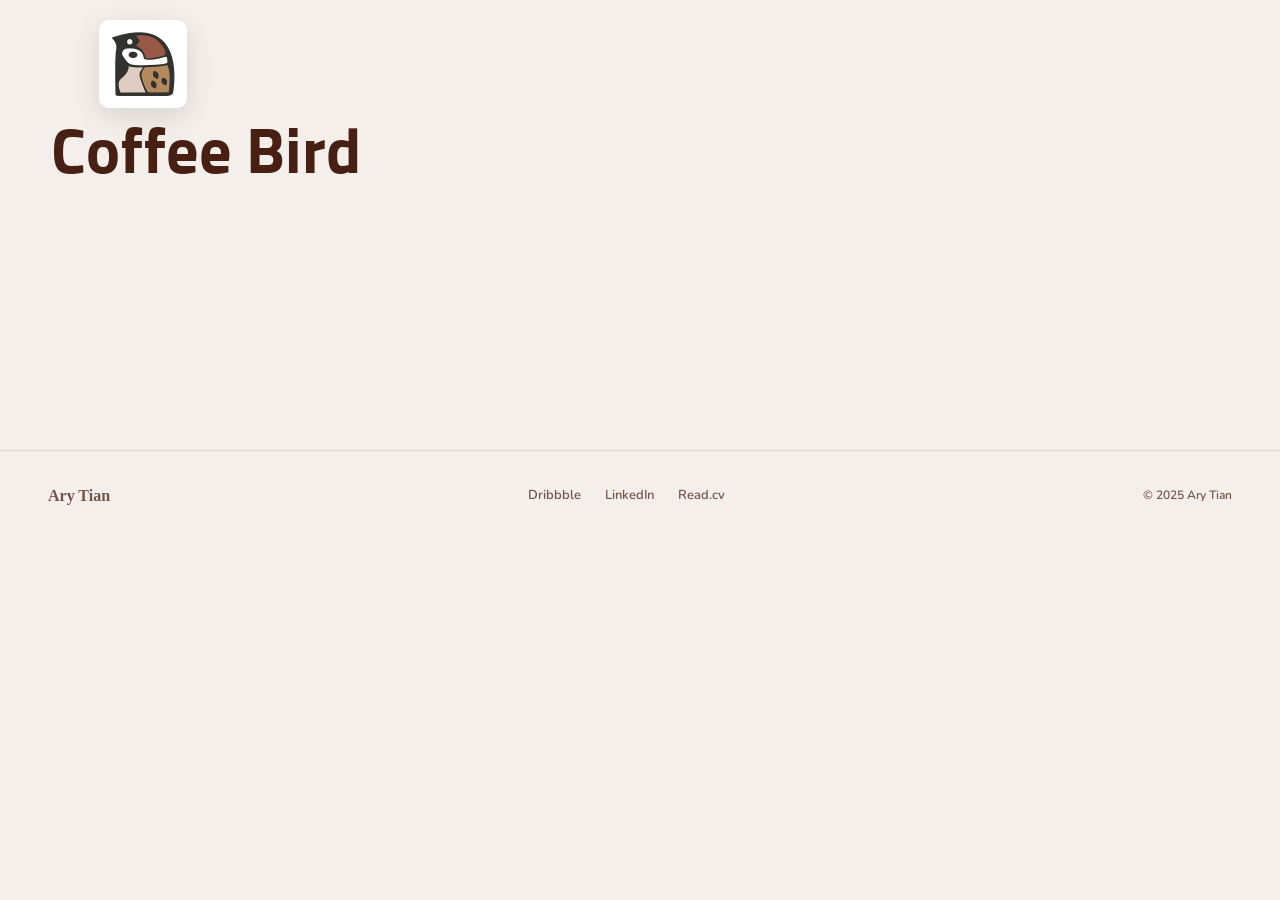
==== coffeebird.html @ a9362596 "add website" ====
<!DOCTYPE html>
<html lang="en">
<head>
<meta charset="UTF-8">
<meta name="viewport" content="width=device-width, initial-scale=1.0">
<title>Coffee Bird — Ary Tian</title>
<link href="https://fonts.googleapis.com/css2?family=Nunito:ital,wght@0,400;0,600;0,700;1,400&family=Sunflower:wght@300;500;700&display=swap" rel="stylesheet">
<link rel="stylesheet" href="styleguide.css">
</head>
<body>

<header class="site-header">
  <nav class="nav-figma" aria-label="Primary">
    <div class="nav-figma-inner">
      <a href="index.html" class="nav-figma-logo" aria-label="Home">
        <img class="nav-figma-logo-mark" src="img/logo.png" alt="Ary Tian logo" width="128" height="128" decoding="async">
      </a>
      <ul class="nav-figma-links">
        <li class="nav-figma-dropdown">
          <button class="nav-figma-dropdown-toggle" type="button" aria-haspopup="true">PROJECTS</button>
          <ul class="nav-figma-dropdown-menu">
            <li><a href="vendorflow.html">Vendor Flow</a></li>
            <li><a href="artuesportsweb.html">ArtU Esports Wbsite</a></li>
            <li><a href="coffeebird.html">Coffee Bird</a></li>
            <li><a href="finch.html">FINCH</a></li>
          </ul>
        </li>
        <li><a href="about.html">ABOUT</a></li>
      </ul>
    </div>
  </nav>
</header>

<main class="page-sub fade-up">
  <h1 class="section-figma-title" style="margin-bottom: 1rem;">Coffee Bird</h1>
</main>

<footer class="footer-figma">
  <div class="footer-logo">Ary Tian</div>
  <div class="footer-links">
    <a href="#">Dribbble</a>
    <a href="#">LinkedIn</a>
    <a href="#">Read.cv</a>
  </div>
  <span class="footer-copy">© 2025 Ary Tian</span>
</footer>

<script src="script.js"></script>
</body>
</html>
---- styleguide.css ----
:root {
	--color-neutral-light: #ddeaad;
	--color-neutral-medium: #9fbe5a;
	--color-neutral-dark: #34451f;

	--color-main-light: #ead7c9;
	--color-main-medium: #956433;
	--color-main-dark: #49220a;

	--color-black: #000;
	--color-white: #fff;

	--header-height: 3rem;
	--spacing: 1rem;

	--font-serif: Georgia,"times New Roman",serif;
	--font-sans: Helvetiva, Arial, sans-serif;

	/* Portfolio layout aliases (use styleguide tokens) */
	--cream: var(--color-main-light);
	--ink: var(--color-main-dark);
	--muted: var(--color-neutral-medium);
	--accent: var(--color-main-medium);
	--accent-light: var(--color-main-light);
	--border: rgba(52, 69, 31, 0.15);
	--serif: var(--font-serif);
	--sans: var(--font-sans);

	/* Figma Desktop-1 (IXD-755) */
	--figma-page: #f4efeb;
	--figma-hero-text: #f4efeb;
	--figma-heading: #482013;
	--figma-nav-h: 88px;
}

.sunflower-title {
	font-family: "Sunflower", sans-serif;
	font-optical-sizing: auto;
	font-weight: 600;
	font-style: normal;
}

.nunito-body {
	font-family: "Nunito", sans-serif;
	font-optical-sizing: auto;
	font-weight: 600;
	font-style: normal;
}

h1, h2, h3, h4 {
	font-family: "Sunflower", sans-serif;
	font-optical-sizing: auto;
	font-weight: 600;
	font-style: normal;
}

*, *::before, *::after { box-sizing: border-box; margin: 0; padding: 0; }

html {
	scroll-behavior: smooth;
	scroll-padding-top: calc(var(--figma-nav-h) + 1rem);
}

body {
	font-family: "Nunito", var(--font-sans);
	font-optical-sizing: auto;
	font-weight: 600;
	font-style: normal;
	background: var(--figma-page);
	color: var(--figma-heading);
	font-size: 15px;
	line-height: 1.6;
	-webkit-font-smoothing: antialiased;
}

/* NAV */
nav {
	position: fixed; 
	top: 0; 
	left: 0; 
	right: 0; 
	z-index: 100;
	display: flex; align-items: center; justify-content: space-between;
	padding: 1.25rem 3rem;
	background: var(--cream);
	border-bottom: 1px solid var(--border);
}
.nav-logo {
	font-family: var(--font-serif);
	font-size: 1.1rem;
	letter-spacing: 0.02em;
}
.nav-links { display: flex; gap: 2rem; list-style: none; }
.nav-links a {
	text-decoration: none; color: var(--muted); font-size: 13px;
	letter-spacing: 0.06em; text-transform: uppercase; font-weight: 500;
	transition: color 0.2s;
}
.nav-links a:hover { color: var(--ink); }
.nav-cta {
	background: var(--ink); color: var(--cream) !important;
	padding: 0.45rem 1.1rem; border-radius: 2rem;
	font-size: 12px !important;
}
.nav-cta:hover { background: var(--accent); color: var(--cream); }

/* HERO */
.hero {
	min-height: 100vh; 
	padding: 0 3rem;
	display: grid; 
	grid-template-columns: 1fr 1fr; 
	gap: 4rem;
	align-items: center; 
	padding-top: 5rem;
}
.hero-text h1 {
	font-family: var(--font-serif); font-size: clamp(3rem, 6vw, 5.5rem);
	line-height: 1.08; font-weight: 700;
	letter-spacing: -0.02em; margin-bottom: 1.5rem;
}
.hero-text h1 em {
	font-style: italic; color: var(--accent);
}
.hero-sub {
	color: var(--muted); font-size: 16px; max-width: 38ch;
	margin-bottom: 2.5rem; line-height: 1.7;
}
.hero-actions { display: flex; gap: 1rem; align-items: center; }
.btn-primary {
	background: var(--ink); color: var(--cream);
	padding: 0.85rem 2rem; border-radius: 2rem;
	text-decoration: none; font-size: 14px; font-weight: 500;
	letter-spacing: 0.03em; transition: background 0.2s, transform 0.15s;
	display: inline-block;
}
.btn-primary:hover { background: var(--accent); transform: translateY(-1px); }
.btn-ghost {
	color: var(--ink); text-decoration: none;
	font-size: 14px; font-weight: 500;
	display: flex; align-items: center; gap: 0.4rem;
	border-bottom: 1px solid var(--ink); padding-bottom: 1px;
	transition: color 0.2s, border-color 0.2s;
}
.btn-ghost:hover { color: var(--accent); border-color: var(--accent); }

.hero-visual {
	display: flex; justify-content: center; align-items: center;
	position: relative;
}
.hero-img-wrap {
	width: 420px; height: 500px;
	border-radius: 12px 12px 80px 12px;
	overflow: hidden; position: relative;
	background: linear-gradient(135deg, #D8C8B8 0%, #C4AE98 100%);
}
.hero-img-fill {
	width: 100%; height: 100%;
	display: flex; align-items: center; justify-content: center;
	font-family: var(--font-serif); font-size: 1.1rem; color: rgba(73, 34, 10, 0.35);
	letter-spacing: 0.06em;
}
.hero-badge {
	position: absolute; bottom: 2rem; left: -2rem;
	background: var(--accent); color: var(--color-white);
	padding: 0.9rem 1.4rem; border-radius: 0.75rem;
	font-size: 13px; font-weight: 500; line-height: 1.4;
	box-shadow: 0 8px 24px rgba(149, 100, 51, 0.35);
}
.hero-badge strong { display: block; font-size: 1.5rem; font-weight: 700; }
.hero-stat {
	position: absolute; top: 2rem; right: -1.5rem;
	background: var(--color-white); padding: 0.9rem 1.4rem;
	border-radius: 0.75rem; font-size: 13px; color: var(--muted);
	box-shadow: 0 4px 20px rgba(0,0,0,0.08);
}
.hero-stat strong { display: block; font-size: 1.2rem; font-weight: 700; color: var(--ink); }

/* MARQUEE */
.marquee-wrap {
	border-top: 1px solid var(--border); border-bottom: 1px solid var(--border);
	padding: 0.9rem 0; overflow: hidden; display: flex;
}
.marquee-track {
	display: flex; gap: 3rem; animation: marquee 22s linear infinite;
	white-space: nowrap;
}
.marquee-item {
	font-family: var(--font-serif); font-style: italic;
	color: var(--muted); font-size: 1rem;
	display: flex; align-items: center; gap: 1rem;
}
.marquee-dot { width: 5px; height: 5px; border-radius: 50%; background: var(--accent); display: inline-block; }
@keyframes marquee { from { transform: translateX(0); } to { transform: translateX(-50%); } }

/* SECTION COMMON */
section { padding: 6rem 3rem; }
.section-label {
	font-size: 11px; text-transform: uppercase; letter-spacing: 0.12em;
	color: var(--accent); font-weight: 500; margin-bottom: 1rem;
}
.section-title {
	font-family: var(--font-serif); font-size: clamp(2rem, 4vw, 3rem);
	line-height: 1.15; margin-bottom: 3rem;
}


/* WORK */
.work-showcase {
	display: grid;
	gap: 1.35rem;
}

.work-grid {
	display: grid;
	grid-template-columns: repeat(3, minmax(0, 1fr));
	gap: 1rem;
}

.work-item {
	position: relative;
	overflow: hidden;
	border: 1px solid var(--figma-heading);
	border-radius: 36px;
	min-height: 407px;
	background-color: #d6d6d6;
	background-position: center;
	background-size: cover;
	background-repeat: no-repeat;
	display: block;
	text-decoration: none;
	color: inherit;
}

.work-item:hover {
	transform: translateY(-2px);
	transition: transform 0.2s ease;
}

.work-item:focus-visible {
	outline: 2px solid var(--color-main-medium);
	outline-offset: 2px;
}

.work-item--vendor {
	background-image: url("img/homepage_header.png");
}

.work-item--artu {
	background-image:
		linear-gradient(150deg, rgba(42, 14, 74, 0.45), rgba(0, 0, 0, 0.2)),
		url("img/homepage_header.png");
}

.work-item--coffee {
	background-color: #ececec;
	background-image:
		linear-gradient(160deg, rgba(255, 255, 255, 0.65), rgba(142, 142, 142, 0.2)),
		url("img/Areems.png");
	background-size: cover, 120%;
	background-position: center, center;
}

.work-item--finch {
	background-color: #e6f4ff;
	background-image:
		linear-gradient(160deg, rgba(255, 255, 255, 0.45), rgba(117, 163, 197, 0.18)),
		url("img/logo.png");
	background-size: cover, 74%;
	background-position: center, center;
}

.work-glass {
	position: absolute;
	left: 50%;
	top: 50%;
	transform: translate(-50%, -50%);
	width: min(74%, 274px);
	height: 281px;
	border-radius: 24px;
	border: 1px solid rgba(72, 32, 19, 0.28);
	backdrop-filter: blur(8px);
	background: linear-gradient(152deg, rgba(162, 113, 97, 0.4) 3%, rgba(199, 164, 119, 0.1) 94%);
	display: flex;
	align-items: center;
	justify-content: center;
	padding: 1rem;
}

.work-glass--left {
	left: clamp(1.9rem, 4vw, 2.6rem);
	top: 3.3rem;
	transform: none;
}

.work-glass h3 {
	font-family: "Sunflower", sans-serif;
	font-weight: 700;
	font-size: clamp(1.45rem, 2.1vw, 2.5rem);
	line-height: 1.1;
	text-align: center;
	color: #fff;
}

.work-item--artu .work-glass h3 {
	font-size: clamp(1.05rem, 1.5vw, 1.5rem);
}

.work-item--coffee .work-glass {
	background: linear-gradient(152deg, rgba(51, 51, 51, 0.1) 3%, rgba(153, 153, 153, 0.4) 94%);
}

.work-item--coffee .work-glass h3 {
	color: #353535;
	font-size: clamp(1.15rem, 1.65vw, 1.5rem);
}

.work-item--finch .work-glass {
	background: linear-gradient(152deg, rgba(204, 204, 204, 0.1) 3%, rgba(2, 2, 2, 0.4) 94%);
}

.work-item--finch .work-glass h3 {
	font-size: clamp(1.2rem, 1.75vw, 1.5rem);
}

/* SERVICES */
.services-section { background: var(--ink); color: var(--cream); }
.services-section .section-label { color: var(--accent); }
.services-section .section-title { color: var(--cream); }
.services-grid { display: grid; grid-template-columns: repeat(3, 1fr); gap: 2rem; }
.service-card {
	padding: 2rem; border: 1px solid rgba(255,255,255,0.1);
	border-radius: 12px; transition: border-color 0.2s, background 0.2s;
}
.service-card:hover { border-color: var(--accent); background: rgba(149, 100, 51, 0.12); }
.service-num {
	font-family: var(--font-serif); font-size: 2.5rem; color: rgba(255,255,255,0.12);
	margin-bottom: 1rem; line-height: 1;
}
.service-card h3 { font-family: var(--font-serif); font-size: 1.2rem; margin-bottom: 0.75rem; }
.service-card p { color: rgba(234, 215, 201, 0.65); font-size: 14px; line-height: 1.7; }

/* CONTACT */
.contact-inner {
	display: grid; grid-template-columns: 1fr 1fr; gap: 6rem; align-items: start;
}

.contact-inner--single {
	grid-template-columns: 1fr;
	max-width: 42rem;
}
.contact-form { display: flex; flex-direction: column; gap: 1.25rem; }
.form-row { display: grid; grid-template-columns: 1fr 1fr; gap: 1rem; }
.form-group { display: flex; flex-direction: column; gap: 0.4rem; }
.form-group label { font-size: 11px; text-transform: uppercase; letter-spacing: 0.1em; color: var(--muted); }
.form-group input, .form-group textarea {
	background: var(--color-white); border: 1px solid var(--border);
	border-radius: 8px; padding: 0.8rem 1rem; font-family: var(--font-sans);
	font-size: 14px; color: var(--ink); outline: none;
	transition: border-color 0.2s;
}
.form-group input:focus, .form-group textarea:focus { border-color: var(--accent); }
.form-group textarea { resize: vertical; min-height: 120px; }
.contact-left h2 { font-family: var(--font-serif); font-size: 2.5rem; line-height: 1.2; margin-bottom: 1.5rem; }
.contact-left p { color: var(--muted); line-height: 1.8; margin-bottom: 2rem; }
.contact-detail { display: flex; flex-direction: column; gap: 1rem; }
.contact-item { display: flex; align-items: center; gap: 1rem; }
.contact-icon {
	width: 40px; height: 40px; border-radius: 50%;
	border: 1px solid var(--border); display: flex; align-items: center;
	justify-content: center; font-size: 16px; flex-shrink: 0;
}
.contact-item span { font-size: 14px; color: var(--muted); }

/* FOOTER */
footer {
	padding: 2rem 3rem;
	border-top: 1px solid var(--border);
	display: flex; align-items: center; justify-content: space-between;
}
.footer-logo { font-family: var(--font-serif); font-size: 1rem; }
.footer-links { display: flex; gap: 1.5rem; }
.footer-links a {
	color: var(--muted); text-decoration: none; font-size: 13px;
	transition: color 0.2s;
}
.footer-links a:hover { color: var(--ink); }
.footer-copy { font-size: 12px; color: var(--muted); }

/* ANIMATE IN */
.fade-up {
	opacity: 0; transform: translateY(24px);
	transition: opacity 0.6s ease, transform 0.6s ease;
}
.fade-up.visible { opacity: 1; transform: none; }

/* ——— Figma landing (HiFi Desktop - 1) ——— */

.site-header {
	position: relative;
}

.nav-figma {
	position: fixed;
	top: 0;
	left: 0;
	right: 0;
	z-index: 200;
	min-height: var(--figma-nav-h);
	background: transparent;
	border-bottom: 0;
	display: flex;
	align-items: center;
	transition: transform 0.28s ease, opacity 0.2s ease, background 0.22s ease;
	will-change: transform;
}

.nav-figma.is-hidden {
	transform: translateY(calc(-1 * var(--figma-nav-h) - 24px));
	opacity: 0;
	pointer-events: none;
}

.nav-figma-inner {
	width: 100%;
	max-width: 1440px;
	margin: 0 auto;
	padding: 0 clamp(1.25rem, 4vw, 5.5rem);
	display: flex;
	align-items: center;
	justify-content: space-between;
	gap: 1.25rem;
	min-height: var(--figma-nav-h);
}

.nav-figma-logo {
	display: flex;
	align-items: center;
	justify-content: center;
	width: 88px;
	height: 88px;
	padding: 12px;
	background: var(--color-white);
	border-radius: 10px;
	box-shadow: 0 8px 28px rgba(0, 0, 0, 0.12);
	flex-shrink: 0;
	transition: transform 0.2s, box-shadow 0.2s;
}

.nav-figma-logo:hover {
	transform: translateY(-2px);
	box-shadow: 0 12px 32px rgba(0, 0, 0, 0.15);
}

.nav-figma-logo-mark {
	display: block;
	width: 64px;
	height: 64px;
	object-fit: contain;
	border-radius: 8px;
}

.nav-figma-links {
	display: flex;
	align-items: center;
	gap: clamp(1rem, 3vw, 1.9rem);
	list-style: none;
	flex-wrap: wrap;
	justify-content: flex-end;
}

.nav-figma-links > li {
	position: relative;
}

.nav-figma-links a {
	font-family: "Sunflower", sans-serif;
	font-weight: 700;
	font-size: clamp(0.85rem, 1.6vw, 1.1rem);
	color: var(--figma-hero-text);
	text-decoration: none;
	letter-spacing: 0.02em;
	transition: opacity 0.2s, color 0.2s;
}

.nav-figma-links a:hover {
	opacity: 0.88;
	color: var(--color-neutral-light);
}

.nav-figma.is-scrolled:hover {
	background: linear-gradient(180deg, var(--color-neutral-medium) 0%, transparent 100%);
}

.nav-figma.is-scrolled:hover .nav-figma-links a,
.nav-figma.is-scrolled:hover .nav-figma-dropdown-toggle {
	color: var(--color-main-dark);
}

.nav-figma-dropdown-toggle {
	font-family: "Sunflower", sans-serif;
	font-weight: 700;
	font-size: clamp(0.85rem, 1.6vw, 1.1rem);
	color: var(--figma-hero-text);
	background: transparent;
	border: 0;
	padding: 0;
	cursor: pointer;
	letter-spacing: 0.02em;
	transition: opacity 0.2s, color 0.2s;
}

.nav-figma-dropdown-toggle:hover,
.nav-figma-dropdown:focus-within .nav-figma-dropdown-toggle {
	opacity: 0.88;
	color: var(--color-neutral-light);
}

.nav-figma-dropdown-menu {
	position: absolute;
	top: calc(100% + 0.75rem);
	left: 0;
	min-width: 200px;
	background: rgba(255, 255, 255, 0.96);
	border: 1px solid rgba(72, 32, 19, 0.2);
	border-radius: 12px;
	padding: 0.45rem;
	list-style: none;
	display: flex;
	flex-direction: column;
	gap: 0.1rem;
	opacity: 0;
	visibility: hidden;
	transform: translateY(8px);
	transition: opacity 0.18s ease, transform 0.18s ease, visibility 0.18s ease;
	box-shadow: 0 14px 34px rgba(0, 0, 0, 0.16);
}

.nav-figma-dropdown:hover .nav-figma-dropdown-menu,
.nav-figma-dropdown:focus-within .nav-figma-dropdown-menu {
	opacity: 1;
	visibility: visible;
	transform: translateY(0);
}

.nav-figma-dropdown-menu a {
	display: block;
	font-family: "Nunito", var(--font-sans);
	font-size: 0.95rem;
	font-weight: 700;
	color: var(--figma-heading);
	padding: 0.45rem 0.65rem;
	border-radius: 8px;
	text-transform: none;
	letter-spacing: 0.01em;
}

.nav-figma-dropdown-menu a:hover {
	background: rgba(72, 32, 19, 0.08);
	color: var(--figma-heading);
	opacity: 1;
}

.hero-figma {
	position: relative;
	padding-top: var(--figma-nav-h);
	min-height: min(92vh, 900px);
	display: flex;
	align-items: stretch;
	overflow: hidden;
}

.hero-figma-bg {
	position: absolute;
	inset: 0;
	background-color: var(--figma-page);
	background-image: url("img/homepage_header.png");
	background-position: center top;
	background-size: cover;
	background-repeat: no-repeat;
}

.hero-figma-inner {
	position: relative;
	z-index: 1;
	width: 100%;
	max-width: 1440px;
	margin: 0 auto;
	padding: clamp(2rem, 5vw, 4.5rem) clamp(1.25rem, 4vw, 5.5rem) clamp(3rem, 6vw, 5rem);
	display: grid;
	grid-template-columns: minmax(0, 1fr) minmax(0, 1fr);
	gap: clamp(2rem, 4vw, 4rem);
	align-items: start;
}

.hero-figma-name {
	font-family: "Sunflower", sans-serif;
	font-weight: 700;
	font-size: clamp(3.5rem, 10vw, 8rem);
	line-height: 1.02;
	color: var(--figma-hero-text);
	letter-spacing: -0.02em;
	text-shadow: 0 2px 24px rgba(0, 0, 0, 0.35), 0 1px 3px rgba(0, 0, 0, 0.4);
}

.hero-figma-role {
	margin-top: 0.75rem;
	font-family: "Sunflower", sans-serif;
	font-weight: 700;
	font-size: clamp(1.35rem, 2.8vw, 2.25rem);
	color: var(--figma-hero-text);
	text-shadow: 0 2px 16px rgba(0, 0, 0, 0.35), 0 1px 2px rgba(0, 0, 0, 0.4);
}

.hero-figma-bio {
	margin-top: 1.5rem;
	max-width: 33rem;
	font-family: "Nunito", var(--font-sans);
	font-weight: 400;
	font-size: clamp(1rem, 1.6vw, 1.5rem);
	line-height: 1.55;
	color: var(--figma-hero-text);
	text-shadow: 0 1px 12px rgba(0, 0, 0, 0.4), 0 1px 2px rgba(0, 0, 0, 0.35);
}

.hero-figma-photo-wrap {
	justify-self: end;
	width: 100%;
	max-width: 635px;
}

.hero-figma-photo {
	display: block;
	width: 100%;
	max-width: 635px;
	height: auto;
	border-radius: 20px;
	object-fit: contain;
	object-position: center bottom;
	filter: drop-shadow(0 20px 36px rgba(0, 0, 0, 0.4));
}

.section-figma {
	padding-left: clamp(1.25rem, 4vw, 5.5rem);
	padding-right: clamp(1.25rem, 4vw, 5.5rem);
}

.section-figma--cream {
	background: var(--figma-page);
}

.section-figma-title {
	font-family: "Sunflower", sans-serif;
	font-weight: 700;
	font-size: clamp(2.5rem, 5vw, 4rem);
	line-height: 1.1;
	color: var(--figma-heading);
	margin-bottom: 2rem;
}

.section-label--figma {
	color: var(--figma-heading);
	letter-spacing: 0.14em;
}

.skills-intro {
	font-family: "Nunito", var(--font-sans);
	font-size: 1.05rem;
	color: rgba(72, 32, 19, 0.75);
	max-width: 36rem;
	margin-bottom: 1.25rem;
}

.section-figma--cream .skills-list {
	margin-top: 0.5rem;
}

.section-figma--cream .skill-tag {
	border-color: rgba(72, 32, 19, 0.35);
	color: var(--figma-heading);
	background: rgba(255, 255, 255, 0.55);
}

.about-figma .about-portrait {
	background: linear-gradient(160deg, #d4c4b8, #a88f7c);
}

.about-figma .about-body p:not(.section-label) {
	color: rgba(72, 32, 19, 0.82);
}

.about-figma .about-body > p:nth-of-type(2) {
	font-size: 1.12rem;
	color: var(--figma-heading);
	line-height: 1.65;
}

.section-figma-services.services-section {
	background: var(--figma-heading);
	color: var(--figma-page);
}

.section-figma-services .section-label {
	color: var(--color-neutral-light);
}

.section-figma-services .section-title {
	color: var(--figma-page);
}

.section-figma-services .service-card p {
	color: rgba(244, 239, 235, 0.72);
}

.section-figma--cream .contact-left h2 {
	color: var(--figma-heading);
}

.section-figma--cream .form-group label {
	color: rgba(72, 32, 19, 0.65);
}

.page-sub {
	padding: calc(var(--figma-nav-h) + 2rem) clamp(1.25rem, 4vw, 5.5rem) 3rem;
	min-height: 50vh;
	background: var(--figma-page);
}

.footer-figma {
	background: var(--figma-page);
	border-top: 1px solid rgba(72, 32, 19, 0.12);
}

.footer-figma .footer-logo,
.footer-figma .footer-links a,
.footer-figma .footer-copy {
	color: rgba(72, 32, 19, 0.75);
}

.footer-figma .footer-links a:hover {
	color: var(--figma-heading);
}

#work .section-figma-title {
	padding-top: 0.5rem;
}

#work .section-figma-title {
	font-size: clamp(2.5rem, 5vw, 4rem);
}

@media (max-width: 960px) {
	.hero-figma-inner {
		grid-template-columns: 1fr;
	}

	.hero-figma-photo-wrap {
		justify-self: stretch;
		max-width: none;
	}

	.nav-figma-inner {
		flex-wrap: wrap;
		justify-content: center;
		padding-top: 0.25rem;
		padding-bottom: 0.25rem;
		min-height: auto;
	}

	.nav-figma-logo {
		width: 88px;
		height: 88px;
	}

	.nav-figma-logo-mark {
		width: 64px;
		height: 64px;
	}
}

@media (max-width: 720px) {
	.contact-inner {
		grid-template-columns: 1fr;
		gap: 3rem;
	}

	.work-grid {
		grid-template-columns: 1fr;
	}

	.work-item {
		min-height: 340px;
	}

	.work-glass {
		height: 220px;
	}

	.services-grid {
		grid-template-columns: 1fr;
	}

	.about-grid {
		grid-template-columns: 1fr;
	}

	.about-page .about-hero-inner {
		grid-template-columns: 1fr;
		justify-items: center;
		text-align: center;
	}

	.about-page .hero-text p {
		max-width: none;
	}

	.about-page .skills-grid {
		grid-template-columns: 1fr;
	}

	.about-page .exp-header {
		flex-direction: column;
		align-items: flex-start;
	}

	.about-page .exp-dates {
		white-space: normal;
	}
}

/* ——— About page (from ary_tian_about.html, scoped) ——— */

.about-page .about-page-main {
	background: var(--figma-page);
}

.about-page .about-hero {
	position: relative;
	overflow: hidden;
	padding: calc(var(--figma-nav-h) + 1.25rem) 0 2.5rem;
	min-height: min(58vh, 560px);
	background-color: var(--figma-page);
	background-image: url("img/homepage_header.png");
	background-position: center top;
	background-size: cover;
	background-repeat: no-repeat;
}

.about-page .about-hero-inner {
	position: relative;
	z-index: 1;
	max-width: 760px;
	margin: 0 auto;
	padding: 0 2.5rem 3.5rem;
	display: grid;
	grid-template-columns: 200px 1fr;
	gap: 2.5rem;
	align-items: center;
}

.about-page .profile-photo-wrap {
	position: relative;
}

.about-page .profile-photo {
	width: 200px;
	height: 210px;
	border-radius: 16px 16px 60px 16px;
	background: linear-gradient(145deg, #c8b898, #a89878);
	border: 3px solid rgba(255, 255, 255, 0.2);
	display: flex;
	align-items: center;
	justify-content: center;
	overflow: hidden;
	position: relative;
	box-shadow: 0 16px 48px rgba(0, 0, 0, 0.35);
}

.about-page .profile-photo img {
	width: 100%;
	height: 100%;
	object-fit: cover;
	border-radius: 14px 14px 58px 14px;
	display: block;
}

.about-page .profile-badge {
	position: absolute;
	bottom: -12px;
	right: -12px;
	background: var(--color-neutral-medium);
	color: var(--color-white);
	font-family: "Sunflower", sans-serif;
	font-weight: 700;
	font-size: 11px;
	padding: 0.4rem 0.8rem;
	border-radius: 20px;
	letter-spacing: 0.06em;
	box-shadow: 0 4px 16px rgba(159, 190, 90, 0.45);
	white-space: nowrap;
}

.about-page .hero-text h1 {
	font-family: "Sunflower", sans-serif;
	font-weight: 700;
	font-size: clamp(2.5rem, 5vw, 3.8rem);
	color: var(--figma-hero-text);
	line-height: 1.05;
	margin-bottom: 1rem;
	letter-spacing: -0.01em;
	text-shadow: 0 2px 24px rgba(0, 0, 0, 0.35), 0 1px 3px rgba(0, 0, 0, 0.4);
}

.about-page .hero-text p {
	color: rgba(244, 239, 235, 0.88);
	font-size: 15px;
	line-height: 1.75;
	max-width: 45ch;
	text-shadow: 0 1px 12px rgba(0, 0, 0, 0.4), 0 1px 2px rgba(0, 0, 0, 0.35);
}

.about-page .hero-wave {
	background: var(--figma-page);
}

.about-page .hero-wave svg {
	display: block;
	width: 100%;
	height: 65px;
}

.about-page .page-body {
	max-width: 760px;
	margin: 0 auto;
	padding: 0 2.5rem 2rem;
}

.about-page .about-block {
	padding: 3.5rem 0;
	border-bottom: 1px solid var(--border);
}

.about-page .about-block:last-of-type {
	border-bottom: none;
}

.about-page .section-heading {
	font-family: "Sunflower", sans-serif;
	font-weight: 700;
	font-size: 2rem;
	color: var(--figma-heading);
	margin-bottom: 1.5rem;
	position: relative;
	display: inline-block;
}

.about-page .section-heading::after {
	content: "";
	display: block;
	height: 3px;
	border-radius: 2px;
	background: var(--color-neutral-medium);
	width: 40px;
	margin-top: 6px;
}

.about-page .story-body p {
	color: rgba(72, 32, 19, 0.72);
	font-size: 15px;
	line-height: 1.8;
	margin-bottom: 1.1rem;
}

.about-page .story-body p:last-child {
	margin-bottom: 0;
}

.about-page .story-body p strong {
	color: var(--figma-heading);
	font-weight: 700;
}

.about-page .experience-list {
	display: flex;
	flex-direction: column;
	gap: 1rem;
}

.about-page .exp-card {
	background: var(--color-white);
	border: 1.5px solid var(--border);
	border-radius: 14px;
	padding: 1.5rem 1.75rem;
	position: relative;
	overflow: hidden;
	transition: border-color 0.25s, transform 0.25s, box-shadow 0.25s;
}

.about-page .exp-card::before {
	content: "";
	position: absolute;
	left: 0;
	top: 0;
	bottom: 0;
	width: 4px;
	background: var(--color-neutral-medium);
	border-radius: 4px 0 0 4px;
	opacity: 0;
	transition: opacity 0.25s;
}

.about-page .exp-card:hover {
	border-color: var(--color-neutral-medium);
	transform: translateX(4px);
	box-shadow: 0 6px 28px rgba(159, 190, 90, 0.15);
}

.about-page .exp-card:hover::before {
	opacity: 1;
}

.about-page .exp-header {
	display: flex;
	justify-content: space-between;
	align-items: flex-start;
	gap: 1rem;
	margin-bottom: 0.3rem;
}

.about-page .exp-title {
	font-family: "Sunflower", sans-serif;
	font-weight: 700;
	font-size: 1.15rem;
	color: var(--figma-heading);
}

.about-page .exp-dates {
	font-size: 12px;
	color: rgba(72, 32, 19, 0.55);
	white-space: nowrap;
	padding-top: 4px;
	font-weight: 600;
	letter-spacing: 0.03em;
}

.about-page .exp-company {
	font-size: 13px;
	color: var(--color-main-medium);
	font-weight: 700;
	margin-bottom: 0.65rem;
	letter-spacing: 0.02em;
}

.about-page .exp-desc {
	font-size: 14px;
	color: rgba(72, 32, 19, 0.72);
	line-height: 1.7;
}

.about-page .skills-grid {
	display: grid;
	grid-template-columns: repeat(3, 1fr);
	gap: 2rem;
}

.about-page .skill-col-title {
	font-family: "Sunflower", sans-serif;
	font-weight: 700;
	font-size: 1rem;
	color: var(--figma-heading);
	margin-bottom: 0.9rem;
	padding-bottom: 0.5rem;
	border-bottom: 2px solid var(--color-neutral-medium);
	display: inline-block;
}

.about-page .skill-col ul {
	list-style: none;
	display: flex;
	flex-direction: column;
	gap: 0.45rem;
}

.about-page .skill-col ul li {
	font-size: 14px;
	color: rgba(72, 32, 19, 0.72);
	padding: 0.3rem 0;
	display: flex;
	align-items: center;
	gap: 0.5rem;
}

.about-page .skill-col ul li::before {
	content: "";
	width: 6px;
	height: 6px;
	border-radius: 50%;
	background: var(--color-main-medium);
	flex-shrink: 0;
}

.about-page .connect-desc {
	color: rgba(72, 32, 19, 0.72);
	font-size: 15px;
	line-height: 1.75;
	margin-bottom: 2rem;
	max-width: 55ch;
}

.about-page .connect-buttons {
	display: flex;
	flex-wrap: wrap;
	gap: 0.75rem;
}

.about-page .connect-btn {
	display: inline-flex;
	align-items: center;
	gap: 0.55rem;
	padding: 0.65rem 1.4rem;
	border: 1.5px solid var(--border);
	border-radius: 10px;
	background: var(--color-white);
	font-family: "Nunito", var(--font-sans);
	font-size: 14px;
	font-weight: 700;
	color: var(--figma-heading);
	text-decoration: none;
	cursor: pointer;
	transition: border-color 0.2s, background 0.2s, color 0.2s, transform 0.15s;
}

.about-page .connect-btn:hover {
	border-color: var(--color-neutral-medium);
	background: var(--color-neutral-medium);
	color: var(--color-white);
	transform: translateY(-2px);
}

.about-page .connect-btn svg {
	width: 16px;
	height: 16px;
	flex-shrink: 0;
}

.about-page .fade-up.d1 {
	transition-delay: 0.08s;
}

.about-page .fade-up.d2 {
	transition-delay: 0.16s;
}

.about-page .fade-up.d3 {
	transition-delay: 0.24s;
}

/* --- ArtU Esports case study page --- */
.artu-page .artu-main {
	background: #0d0d0d;
	color: #f2f2f2;
	font-family: "Barlow", sans-serif;
	font-weight: 400;
	overflow-x: hidden;
}

.artu-page .artu-main .hero {
	min-height: 100vh;
	display: grid;
	grid-template-rows: 1fr auto;
	padding-top: var(--figma-nav-h);
	position: relative;
	overflow: hidden;
}

.artu-page .hero-bg {
	position: absolute;
	inset: 0;
	background: radial-gradient(ellipse 70% 50% at 80% 30%, rgba(237, 31, 36, 0.08) 0%, transparent 60%), radial-gradient(ellipse 50% 60% at 20% 80%, rgba(29, 33, 53, 0.6) 0%, transparent 60%), #0d0d0d;
	z-index: 0;
}

.artu-page .hero-lines {
	position: absolute;
	inset: 0;
	z-index: 1;
	background-image: linear-gradient(rgba(255, 255, 255, 0.025) 1px, transparent 1px), linear-gradient(90deg, rgba(255, 255, 255, 0.025) 1px, transparent 1px);
	background-size: 60px 60px;
	mask-image: radial-gradient(ellipse at center, black 30%, transparent 80%);
}

.artu-page .hero-slash {
	position: absolute;
	top: 0;
	right: 0;
	width: 55%;
	height: 100%;
	background: linear-gradient(135deg, transparent 40%, rgba(29, 33, 53, 0.3) 100%);
	clip-path: polygon(20% 0, 100% 0, 100% 100%, 0 100%);
	z-index: 1;
}

.artu-page .hero-red-bar {
	position: absolute;
	left: 0;
	top: var(--figma-nav-h);
	width: 4px;
	height: calc(100% - var(--figma-nav-h));
	background: linear-gradient(to bottom, #ed1f24, transparent);
	z-index: 3;
}

.artu-page .hero-content {
	position: relative;
	z-index: 2;
	display: flex;
	flex-direction: column;
	justify-content: center;
	padding: 80px 80px 0;
	max-width: 900px;
}

.artu-page .hero-title,
.artu-page .hero-title-sub,
.artu-page .meta-val,
.artu-page .section-title,
.artu-page .goal-title,
.artu-page .step-name,
.artu-page .callout-left h3,
.artu-page .outcome-statement h3,
.artu-page .takeaway-content h4 {
	font-family: "Barlow Condensed", sans-serif;
	font-style: italic;
	text-transform: uppercase;
}

.artu-page .hero-eyebrow { display: flex; align-items: center; gap: 12px; margin-bottom: 28px; }
.artu-page .hero-eyebrow-tag { font-size: 10px; letter-spacing: 0.3em; text-transform: uppercase; color: #ed1f24; font-weight: 600; }
.artu-page .hero-eyebrow-dot { width: 4px; height: 4px; border-radius: 50%; background: #4a5480; }
.artu-page .hero-eyebrow-num { font-size: 10px; letter-spacing: 0.2em; text-transform: uppercase; color: #4a5480; }
.artu-page .hero-title { font-weight: 900; font-size: clamp(72px, 10vw, 140px); line-height: 0.88; letter-spacing: -0.01em; color: #fff; margin-bottom: 6px; }
.artu-page .hero-title .red { color: #ed1f24; }
.artu-page .hero-title-sub { font-weight: 700; font-size: clamp(20px, 3vw, 36px); letter-spacing: 0.06em; color: #8a93be; margin-bottom: 40px; }
.artu-page .hero-desc { font-size: 15px; line-height: 1.7; color: #8a93be; font-weight: 300; max-width: 520px; margin-bottom: 52px; border-left: 2px solid #ed1f24; padding-left: 20px; }
.artu-page .hero-meta { display: flex; border: 1px solid rgba(255, 255, 255, 0.14); width: fit-content; }
.artu-page .hero-meta-item { padding: 16px 28px; border-right: 1px solid rgba(255, 255, 255, 0.14); display: flex; flex-direction: column; gap: 4px; }
.artu-page .hero-meta-item:last-child { border-right: none; }
.artu-page .meta-label { font-size: 9px; letter-spacing: 0.3em; text-transform: uppercase; color: #4a5480; }
.artu-page .meta-val { font-weight: 700; font-size: 16px; letter-spacing: 0.05em; color: #f2f2f2; }

.artu-page .hero-bottom { position: relative; z-index: 2; padding: 0 80px 60px; display: flex; align-items: flex-end; }
.artu-page .scroll-hint { display: flex; flex-direction: column; align-items: center; gap: 8px; color: #4a5480; font-size: 10px; letter-spacing: 0.2em; text-transform: uppercase; }
.artu-page .scroll-line { width: 1px; height: 48px; background: linear-gradient(to bottom, #ed1f24, transparent); animation: scrollPulse 2s ease-in-out infinite; }

@keyframes scrollPulse {
	0%, 100% { opacity: 0.4; transform: scaleY(1); }
	50% { opacity: 1; transform: scaleY(1.1); }
}

.artu-page .hero-mockup { position: absolute; right: 48px; top: 50%; transform: translateY(-50%); width: 380px; z-index: 2; }
.artu-page .mockup-browser { background: #1d2135; border: 1px solid rgba(255, 255, 255, 0.14); border-radius: 8px; overflow: hidden; }
.artu-page .mockup-bar { background: #2b3252; padding: 10px 14px; display: flex; align-items: center; gap: 6px; }
.artu-page .mockup-dot { width: 8px; height: 8px; border-radius: 50%; }
.artu-page .mockup-screen { height: 220px; background: linear-gradient(135deg, #0d0d0d 0%, #1d2135 100%); display: flex; flex-direction: column; align-items: center; justify-content: center; gap: 12px; position: relative; overflow: hidden; }
.artu-page .mockup-screen::before { content: ""; position: absolute; inset: 0; background: radial-gradient(ellipse at 60% 40%, rgba(237, 31, 36, 0.12) 0%, transparent 60%); }
.artu-page .mockup-logo-text { font-family: "Barlow Condensed", sans-serif; font-weight: 900; font-style: italic; font-size: 36px; text-transform: uppercase; letter-spacing: 0.05em; color: #fff; position: relative; z-index: 1; }
.artu-page .mockup-logo-text span { color: #ed1f24; }
.artu-page .mockup-sub { font-family: "Barlow Condensed", sans-serif; font-size: 11px; letter-spacing: 0.3em; text-transform: uppercase; color: #4a5480; position: relative; z-index: 1; }
.artu-page .mockup-nav-fake { position: absolute; bottom: 0; left: 0; right: 0; height: 32px; background: rgba(13, 13, 13, 0.8); display: flex; align-items: center; padding: 0 16px; gap: 20px; z-index: 2; }
.artu-page .fake-nav-item { font-size: 9px; letter-spacing: 0.15em; text-transform: uppercase; color: #4a5480; }
.artu-page .fake-nav-item.active { color: #ed1f24; }

.artu-page .artu-main section { padding: 96px 80px; position: relative; }
.artu-page .problem-section,.artu-page .goals-section,.artu-page .challenges-section,.artu-page .takeaways-section { background: #0d0d0d; }
.artu-page .research-section,.artu-page .process-section,.artu-page .outcome-section { background: #1d2135; }
.artu-page .section-header { display: flex; align-items: center; gap: 16px; margin-bottom: 48px; }
.artu-page .section-num { font-family: "Barlow Condensed", sans-serif; font-weight: 900; font-style: italic; font-size: 11px; letter-spacing: 0.2em; color: #ed1f24; text-transform: uppercase; }
.artu-page .section-line { flex: 1; height: 1px; background: rgba(255, 255, 255, 0.14); max-width: 48px; }
.artu-page .section-title { font-weight: 800; font-size: clamp(36px, 4vw, 56px); letter-spacing: 0.02em; color: #fff; line-height: 0.95; margin-bottom: 20px; }
.artu-page .section-body { font-size: 15px; line-height: 1.75; color: #8a93be; font-weight: 300; max-width: 640px; }

.artu-page .stat-row,.artu-page .outcome-metrics { display: grid; grid-template-columns: repeat(3, 1fr); gap: 1px; background: rgba(255, 255, 255, 0.08); border: 1px solid rgba(255, 255, 255, 0.08); margin-top: 48px; }
.artu-page .stat-cell,.artu-page .outcome-cell { background: inherit; padding: 36px 32px; position: relative; }
.artu-page .problem-section .stat-cell { background: #0d0d0d; }
.artu-page .outcome-section .outcome-cell { background: #1d2135; }
.artu-page .stat-cell::before { content: ""; position: absolute; top: 0; left: 0; right: 0; height: 3px; background: #ed1f24; }
.artu-page .outcome-cell::after { content: ""; position: absolute; bottom: 0; left: 0; right: 0; height: 2px; background: linear-gradient(90deg, #ed1f24, transparent); }
.artu-page .stat-num,.artu-page .outcome-big { font-family: "Barlow Condensed", sans-serif; font-weight: 900; font-style: italic; font-size: 52px; color: #ed1f24; line-height: 1; margin-bottom: 8px; }
.artu-page .outcome-big { font-size: 56px; }
.artu-page .stat-desc,.artu-page .outcome-label { font-size: 12px; color: #8a93be; font-weight: 300; line-height: 1.5; text-transform: uppercase; letter-spacing: 0.12em; }

.artu-page .findings-grid,.artu-page .quote-block,.artu-page .goals-grid,.artu-page .takeaway-grid { display: grid; grid-template-columns: 1fr 1fr; gap: 16px; margin-top: 40px; }
.artu-page .finding-card,.artu-page .quote,.artu-page .goal-card,.artu-page .takeaway-item { background: #0d0d0d; border: 1px solid rgba(255, 255, 255, 0.14); padding: 24px 28px; }
.artu-page .finding-card { border-left: 3px solid #ed1f24; }
.artu-page .finding-card-label,.artu-page .goal-tag { font-size: 9px; letter-spacing: 0.25em; text-transform: uppercase; color: #ed1f24; margin-bottom: 10px; }
.artu-page .finding-card-body,.artu-page .goal-body,.artu-page .quote-attr,.artu-page .takeaway-content p { font-size: 13px; line-height: 1.65; color: #8a93be; font-weight: 300; }
.artu-page .quote { position: relative; }
.artu-page .quote::before { content: "\""; font-family: "Barlow Condensed", sans-serif; font-size: 80px; font-weight: 900; color: #ed1f24; opacity: 0.2; position: absolute; top: 8px; left: 20px; line-height: 1; }
.artu-page .quote-text { font-size: 14px; font-style: italic; color: #f2f2f2; line-height: 1.6; margin-bottom: 12px; position: relative; z-index: 1; padding-top: 20px; }
.artu-page .goal-card { background: #1d2135; padding: 32px; }
.artu-page .goal-card.primary { border-top: 3px solid #ed1f24; grid-column: span 2; display: grid; grid-template-columns: 1fr 1fr; gap: 40px; }
.artu-page .goal-title { font-weight: 800; font-size: 28px; letter-spacing: 0.03em; color: #fff; margin-bottom: 12px; }

.artu-page .process-steps { margin-top: 48px; }
.artu-page .process-step { display: grid; grid-template-columns: 80px 1fr; border-bottom: 1px solid rgba(255, 255, 255, 0.08); }
.artu-page .process-step:first-child { border-top: 1px solid rgba(255, 255, 255, 0.08); }
.artu-page .step-index { display: flex; justify-content: center; padding: 32px 0; border-right: 1px solid rgba(255, 255, 255, 0.08); }
.artu-page .step-index-num { font-family: "Barlow Condensed", sans-serif; font-weight: 900; font-style: italic; font-size: 13px; letter-spacing: 0.1em; color: #ed1f24; text-transform: uppercase; }
.artu-page .step-body { padding: 32px 40px; display: grid; grid-template-columns: 200px 1fr; gap: 32px; }
.artu-page .step-name { font-weight: 700; font-size: 18px; letter-spacing: 0.05em; color: #fff; line-height: 1.2; }
.artu-page .step-desc { font-size: 13px; line-height: 1.7; color: #8a93be; font-weight: 300; }

.artu-page .challenge-callout { background: #1d2135; border: 1px solid rgba(255, 255, 255, 0.14); border-left: 4px solid #ed1f24; padding: 40px 48px; margin-top: 40px; display: grid; grid-template-columns: 1fr 1fr; gap: 48px; }
.artu-page .callout-left h3 { font-weight: 800; font-size: 28px; color: #fff; margin-bottom: 16px; }
.artu-page .callout-left p,.artu-page .lesson-text { font-size: 14px; line-height: 1.75; color: #8a93be; font-weight: 300; }
.artu-page .callout-right { display: flex; flex-direction: column; gap: 16px; }
.artu-page .lesson-item { display: flex; gap: 16px; }
.artu-page .lesson-icon { width: 28px; height: 28px; border: 1px solid #ed1f24; flex-shrink: 0; display: flex; align-items: center; justify-content: center; font-family: "Barlow Condensed", sans-serif; font-weight: 900; font-size: 13px; color: #ed1f24; }

.artu-page .outcome-statement { background: #0d0d0d; border: 1px solid rgba(255, 255, 255, 0.14); border-top: 3px solid #ed1f24; padding: 48px; margin-top: 40px; }
.artu-page .outcome-statement h3 { font-weight: 900; font-size: 36px; color: #fff; margin-bottom: 20px; letter-spacing: 0.02em; }
.artu-page .outcome-statement p { font-size: 15px; line-height: 1.8; color: #8a93be; font-weight: 300; max-width: 700px; }
.artu-page .skills-row { display: flex; flex-wrap: wrap; gap: 8px; margin-top: 28px; }
.artu-page .skill-tag { font-size: 10px; letter-spacing: 0.15em; text-transform: uppercase; padding: 6px 16px; border: 1px solid rgba(255, 255, 255, 0.14); color: #4a5480; }
.artu-page .skill-tag.active { border-color: #ed1f24; color: #ed1f24; background: rgba(237, 31, 36, 0.15); }

.artu-page .takeaway-item { display: flex; gap: 20px; border-bottom: 2px solid #ed1f24; background: #1d2135; }
.artu-page .takeaway-num { font-family: "Barlow Condensed", sans-serif; font-weight: 900; font-size: 40px; font-style: italic; color: #ed1f24; opacity: 0.3; line-height: 1; width: 40px; }
.artu-page .takeaway-content h4 { font-weight: 700; font-size: 16px; letter-spacing: 0.06em; color: #fff; margin-bottom: 8px; }

@media (max-width: 1100px) {
	.artu-page .hero-mockup { position: static; transform: none; width: min(420px, 100%); margin: 1rem auto 0; }
	.artu-page .hero-content { max-width: none; padding-right: 3rem; }
}

@media (max-width: 860px) {
	.artu-page .hero-content, .artu-page .hero-bottom, .artu-page .artu-main section { padding-left: 24px; padding-right: 24px; }
	.artu-page .hero-meta { flex-wrap: wrap; }
	.artu-page .hero-meta-item { border-right: none; border-top: 1px solid rgba(255,255,255,.14); width: 100%; }
	.artu-page .hero-meta-item:first-child { border-top: none; }
	.artu-page .stat-row, .artu-page .outcome-metrics, .artu-page .findings-grid, .artu-page .quote-block, .artu-page .goals-grid, .artu-page .takeaway-grid, .artu-page .challenge-callout { grid-template-columns: 1fr; }
	.artu-page .goal-card.primary { grid-column: span 1; grid-template-columns: 1fr; }
	.artu-page .step-body { grid-template-columns: 1fr; gap: 16px; }
}
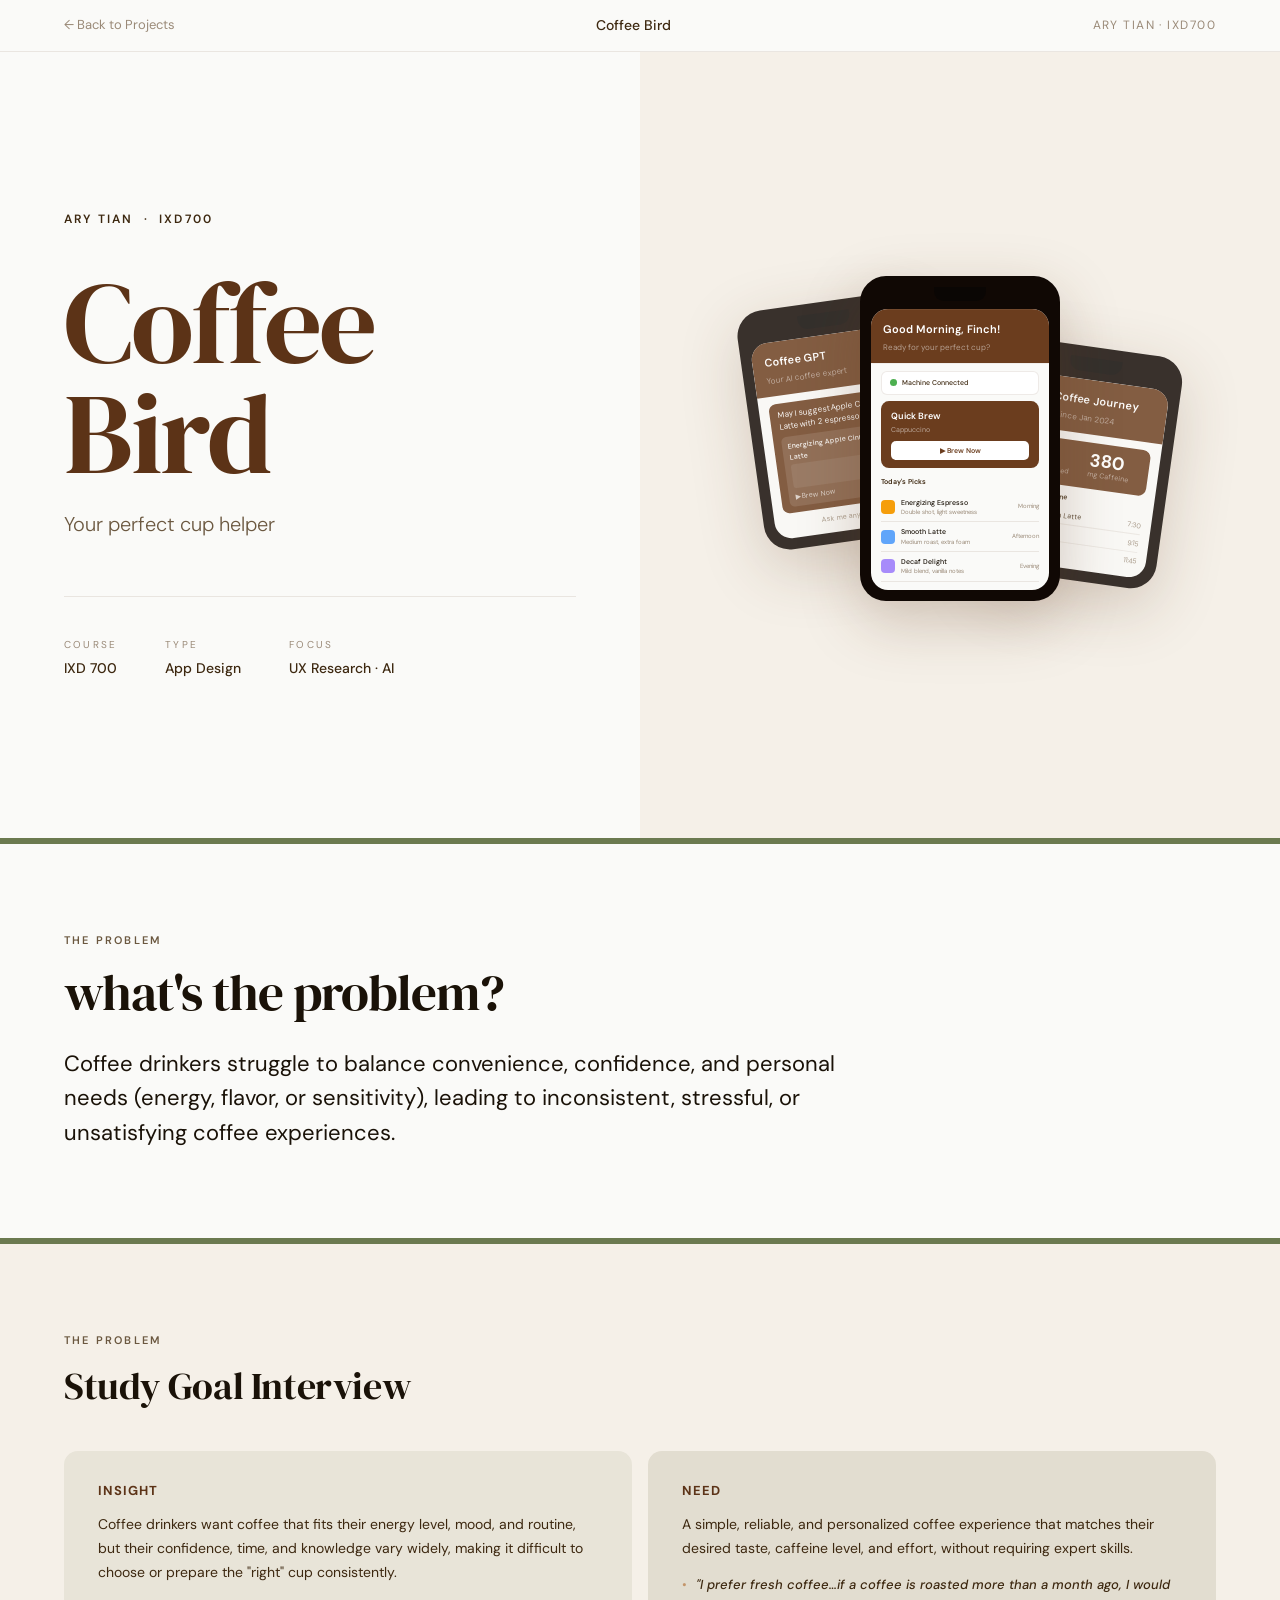
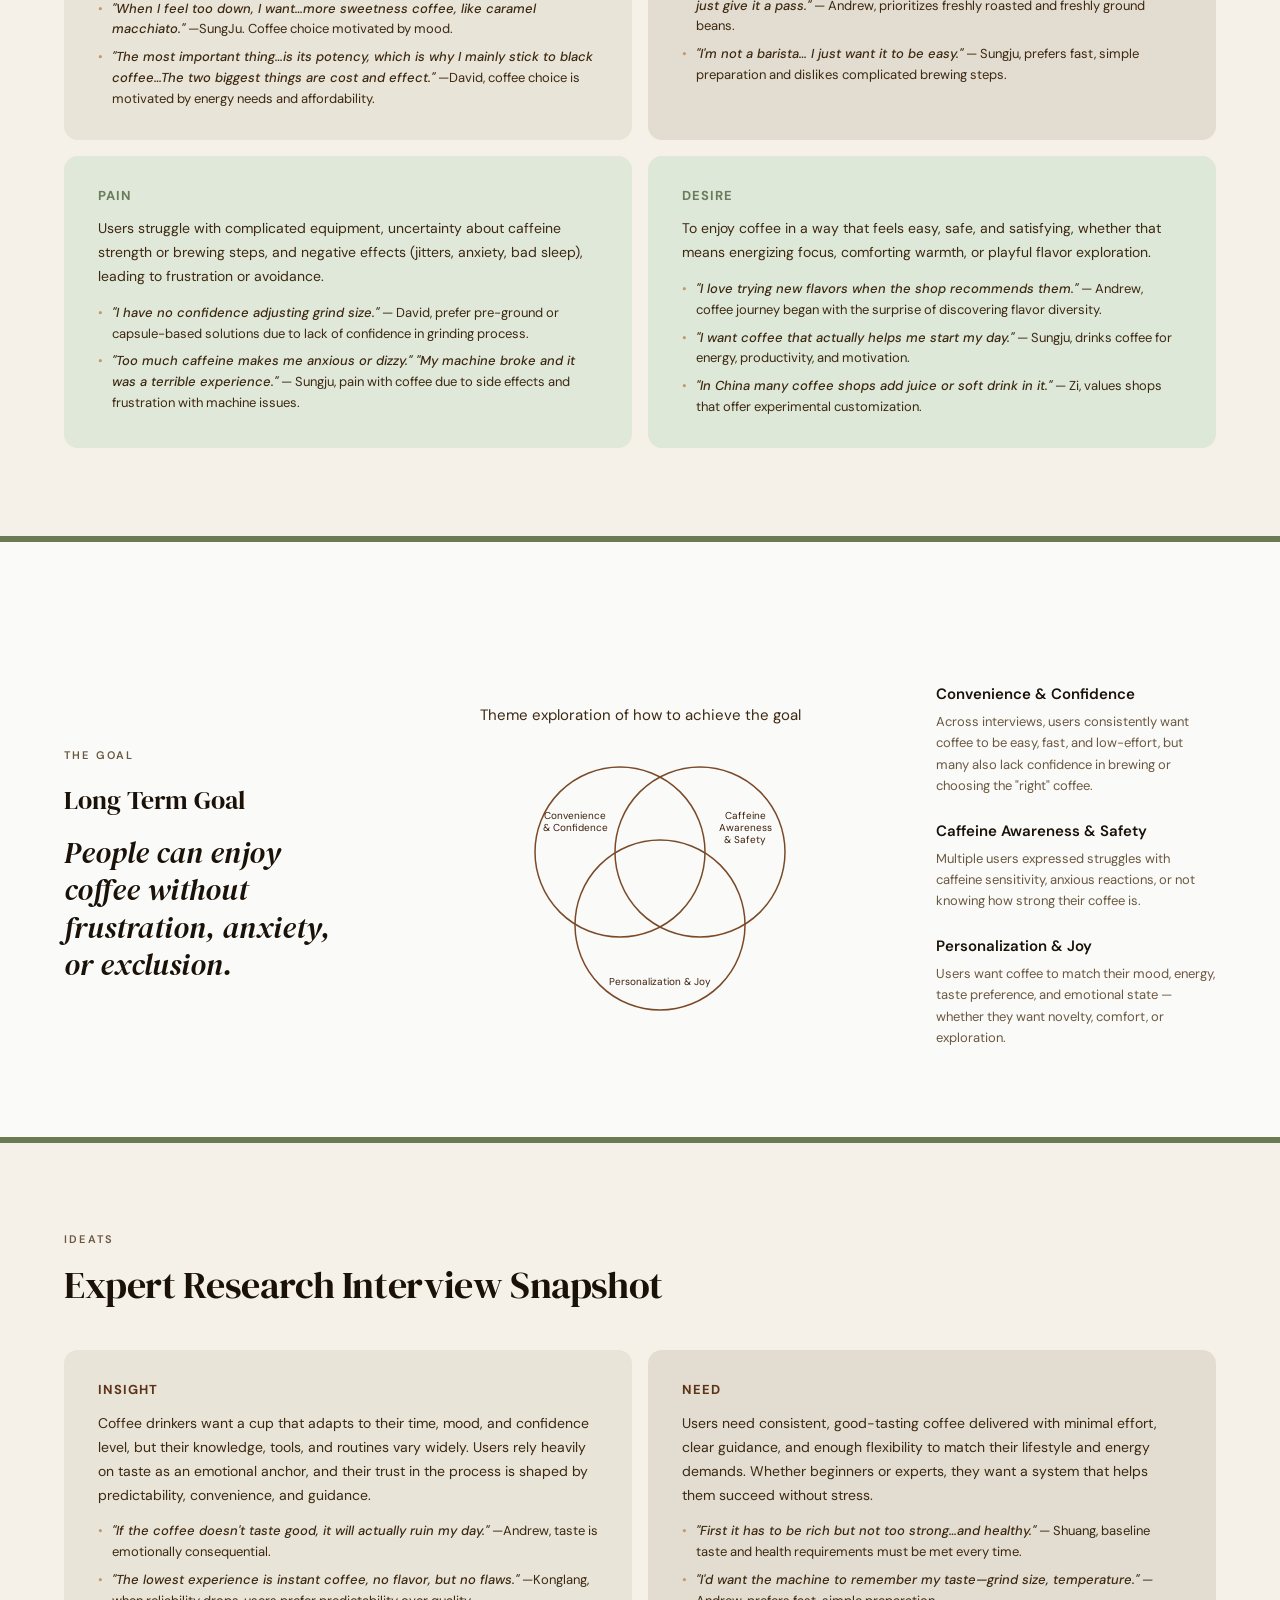
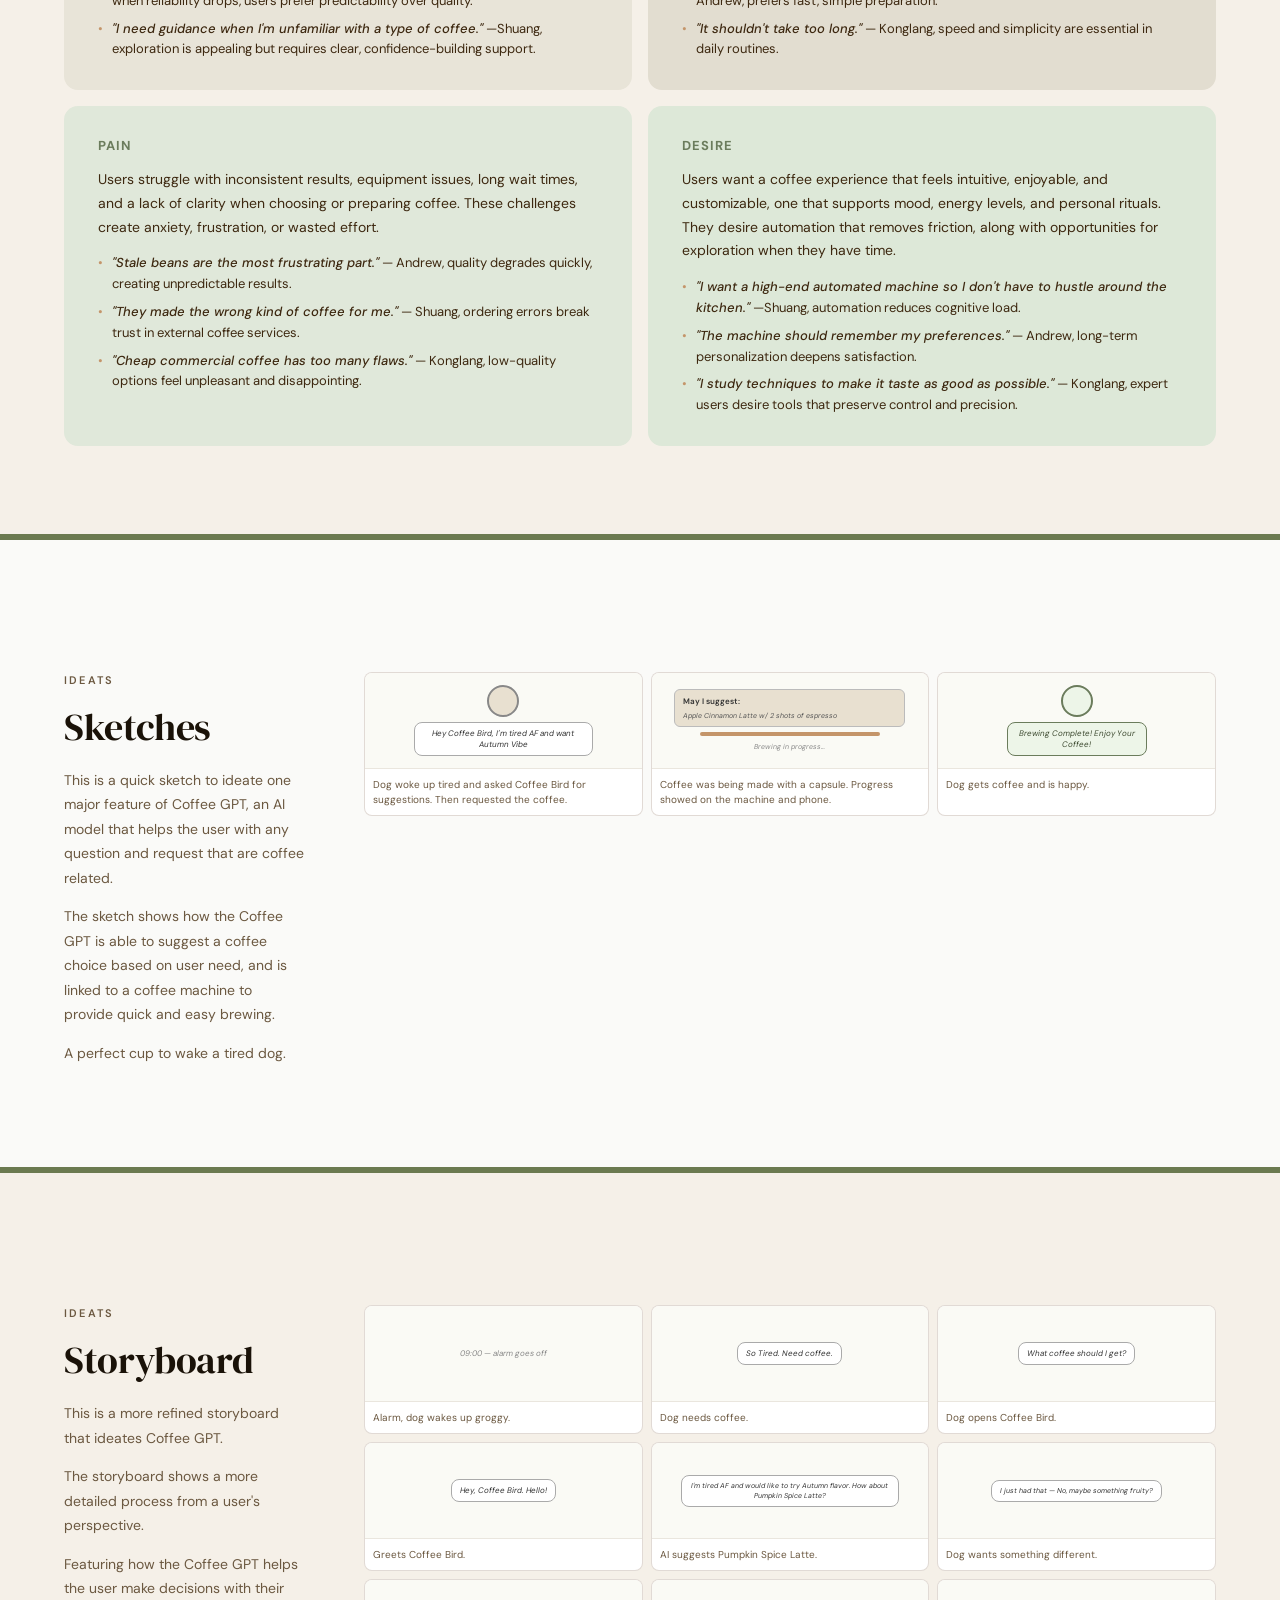
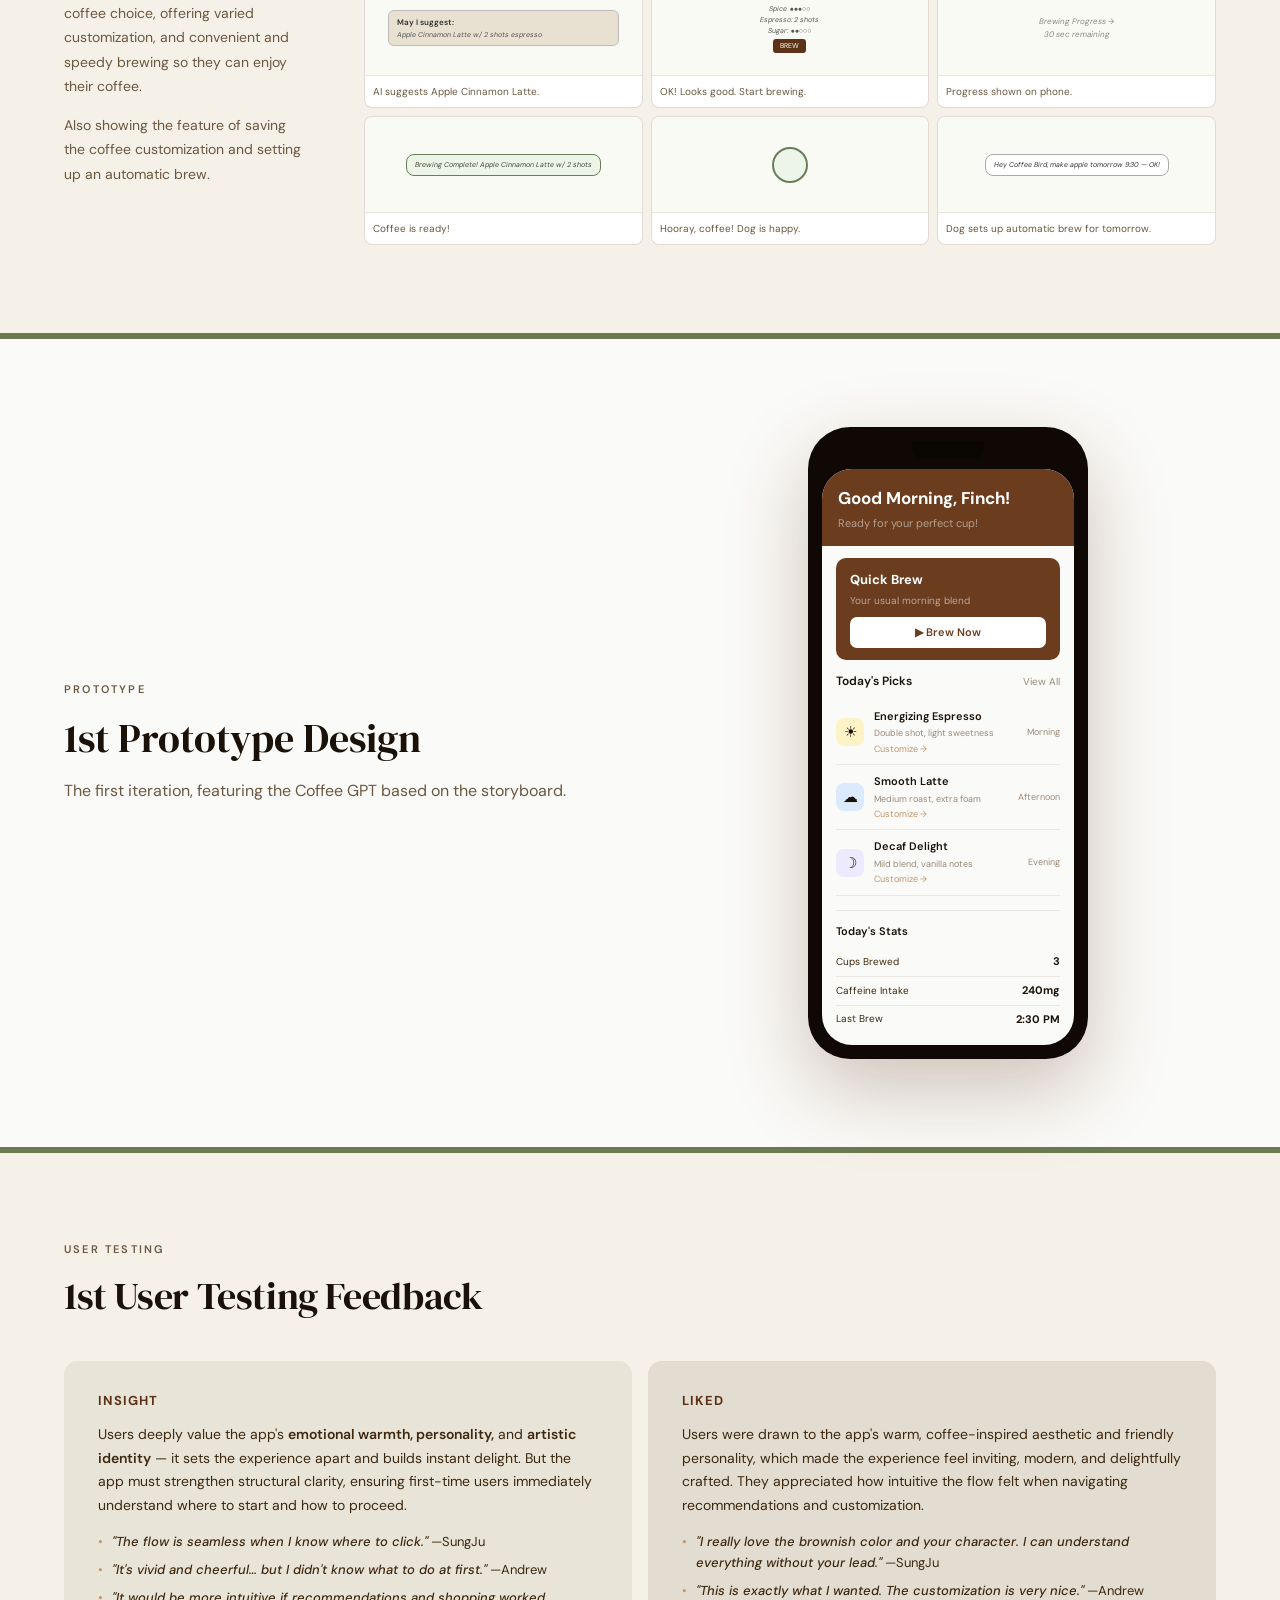
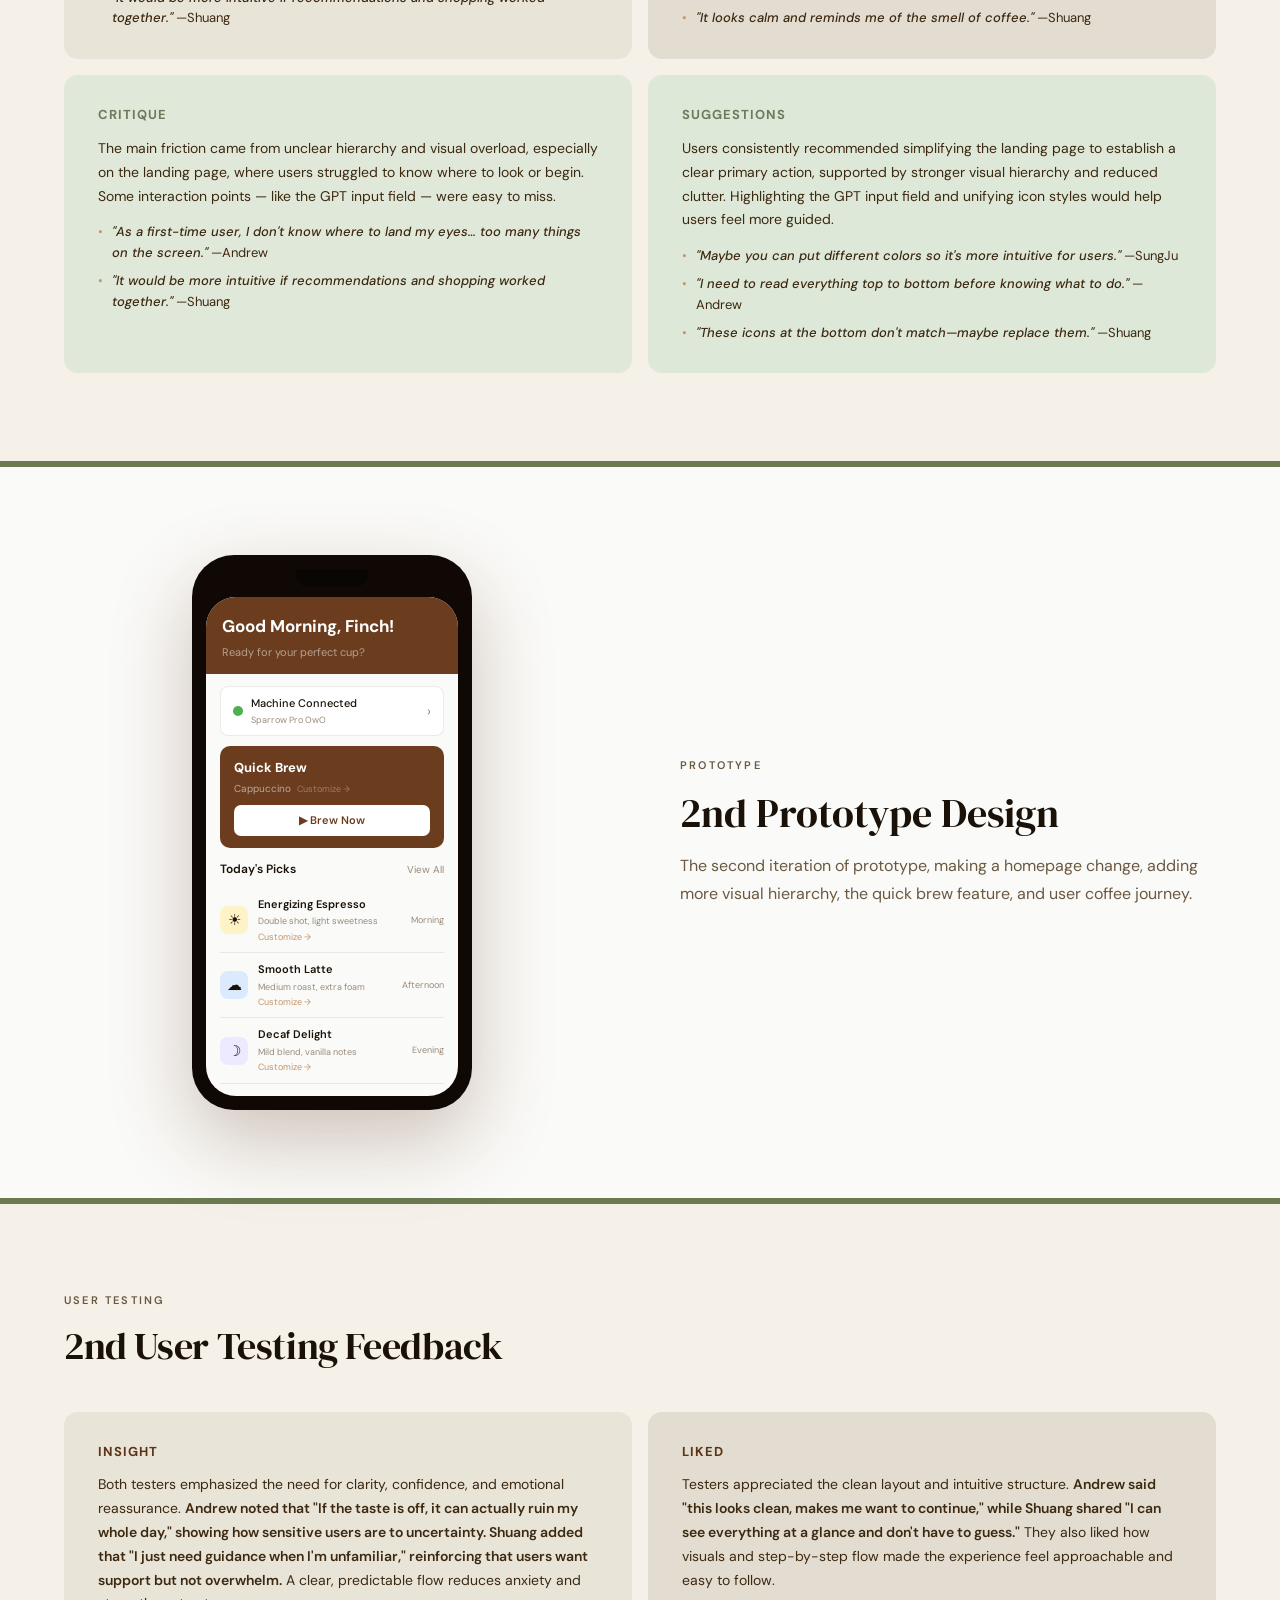
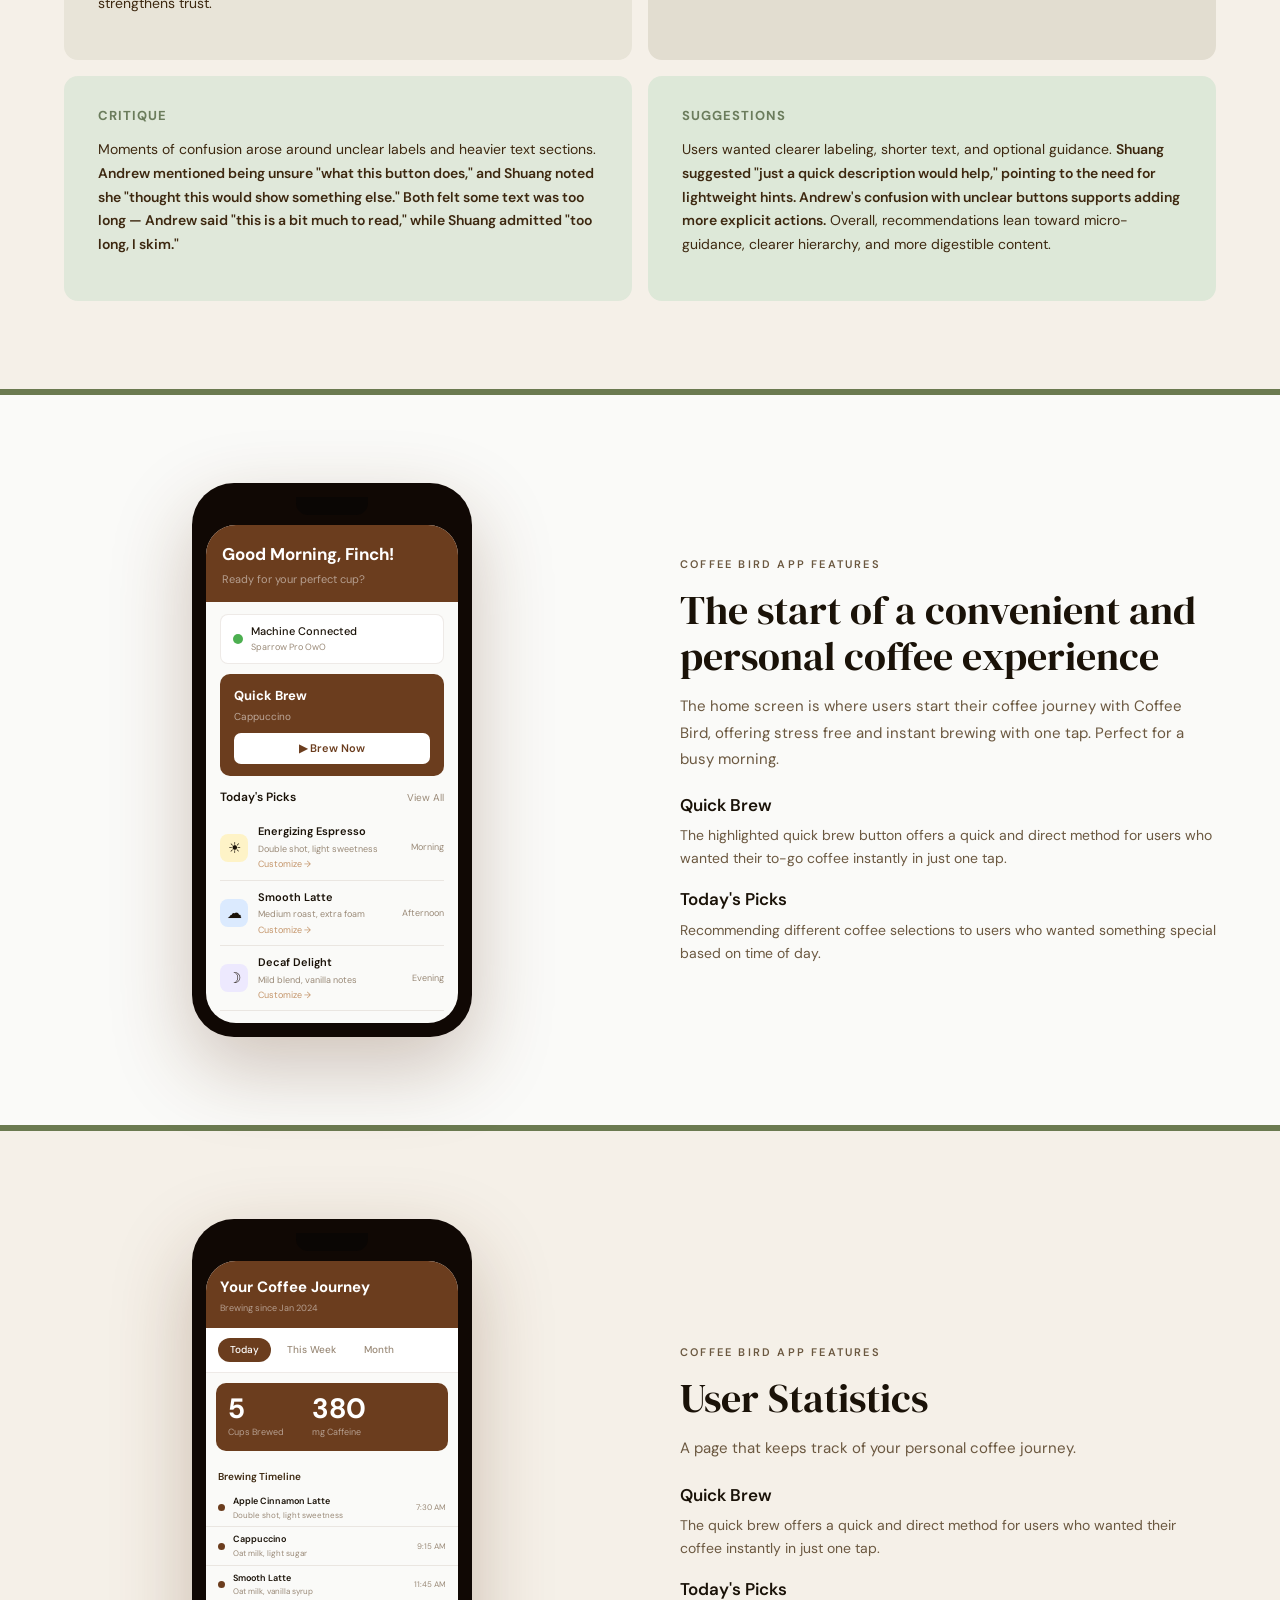
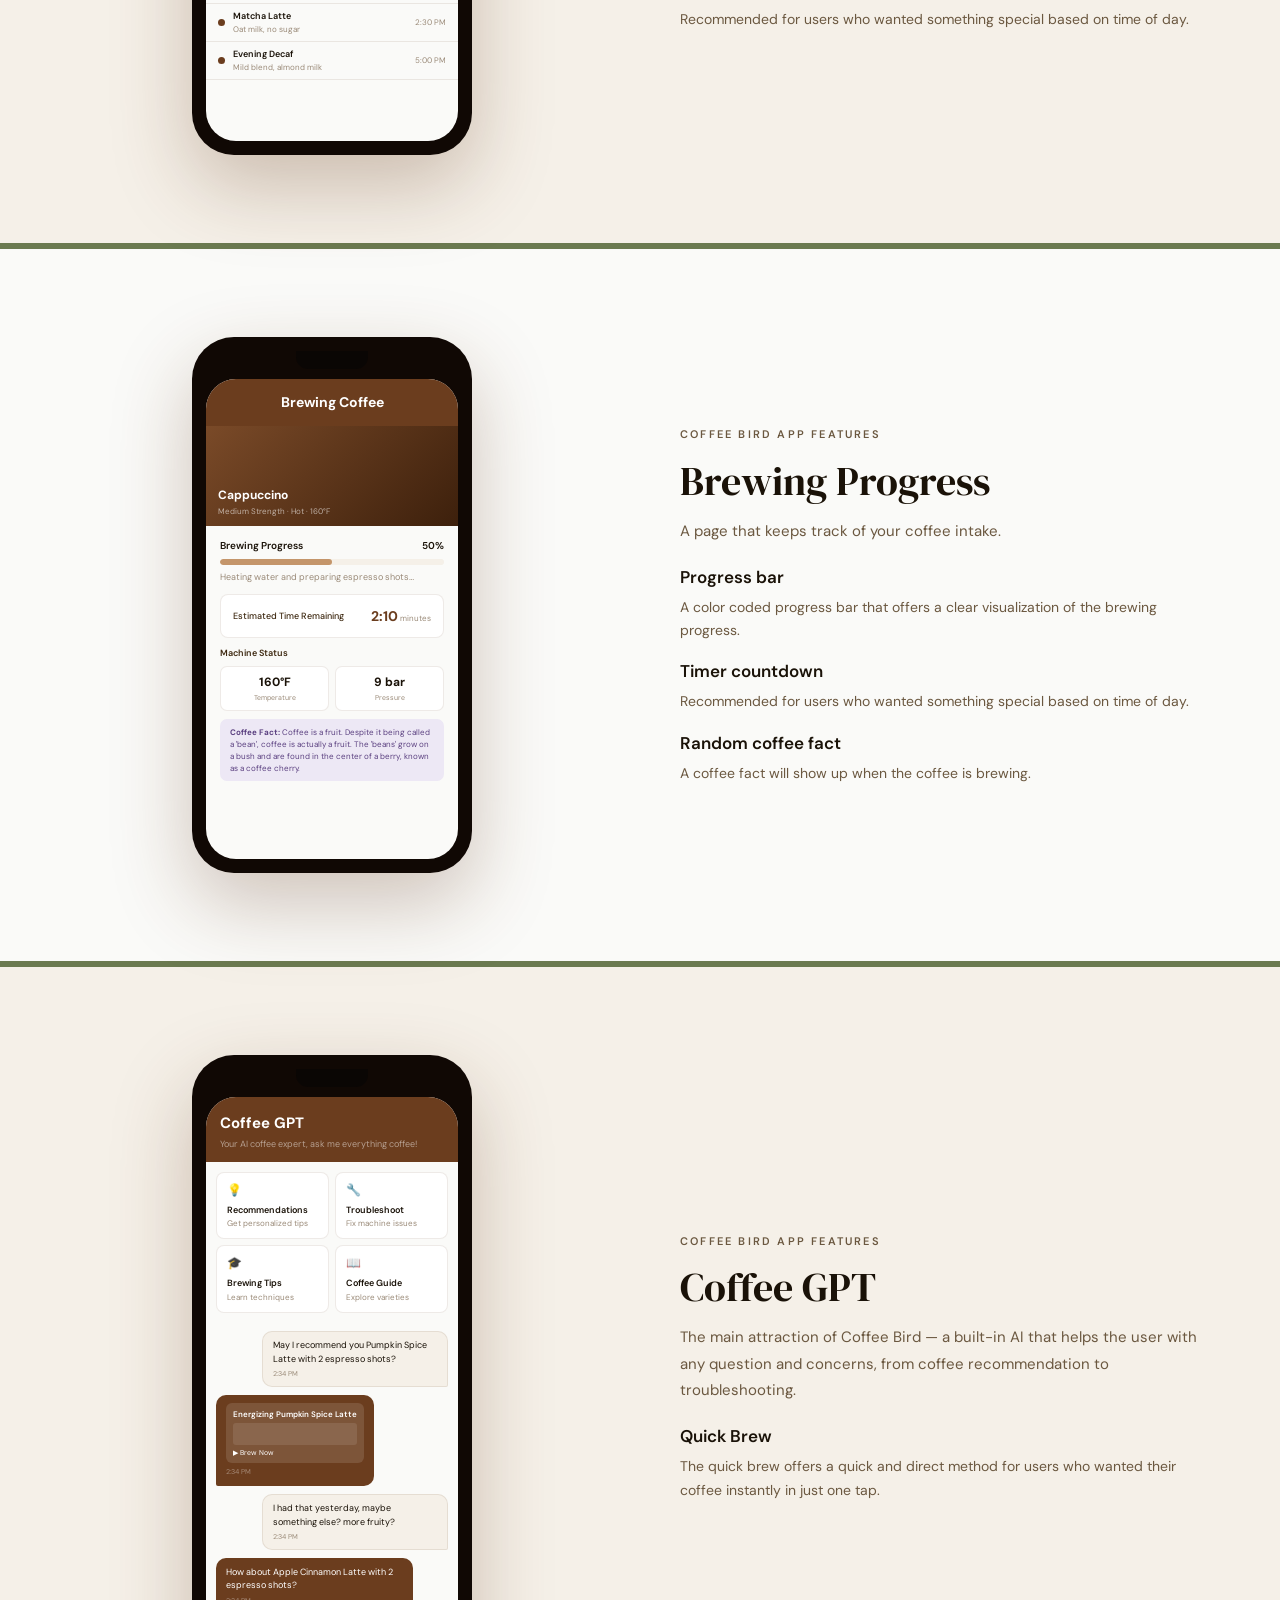
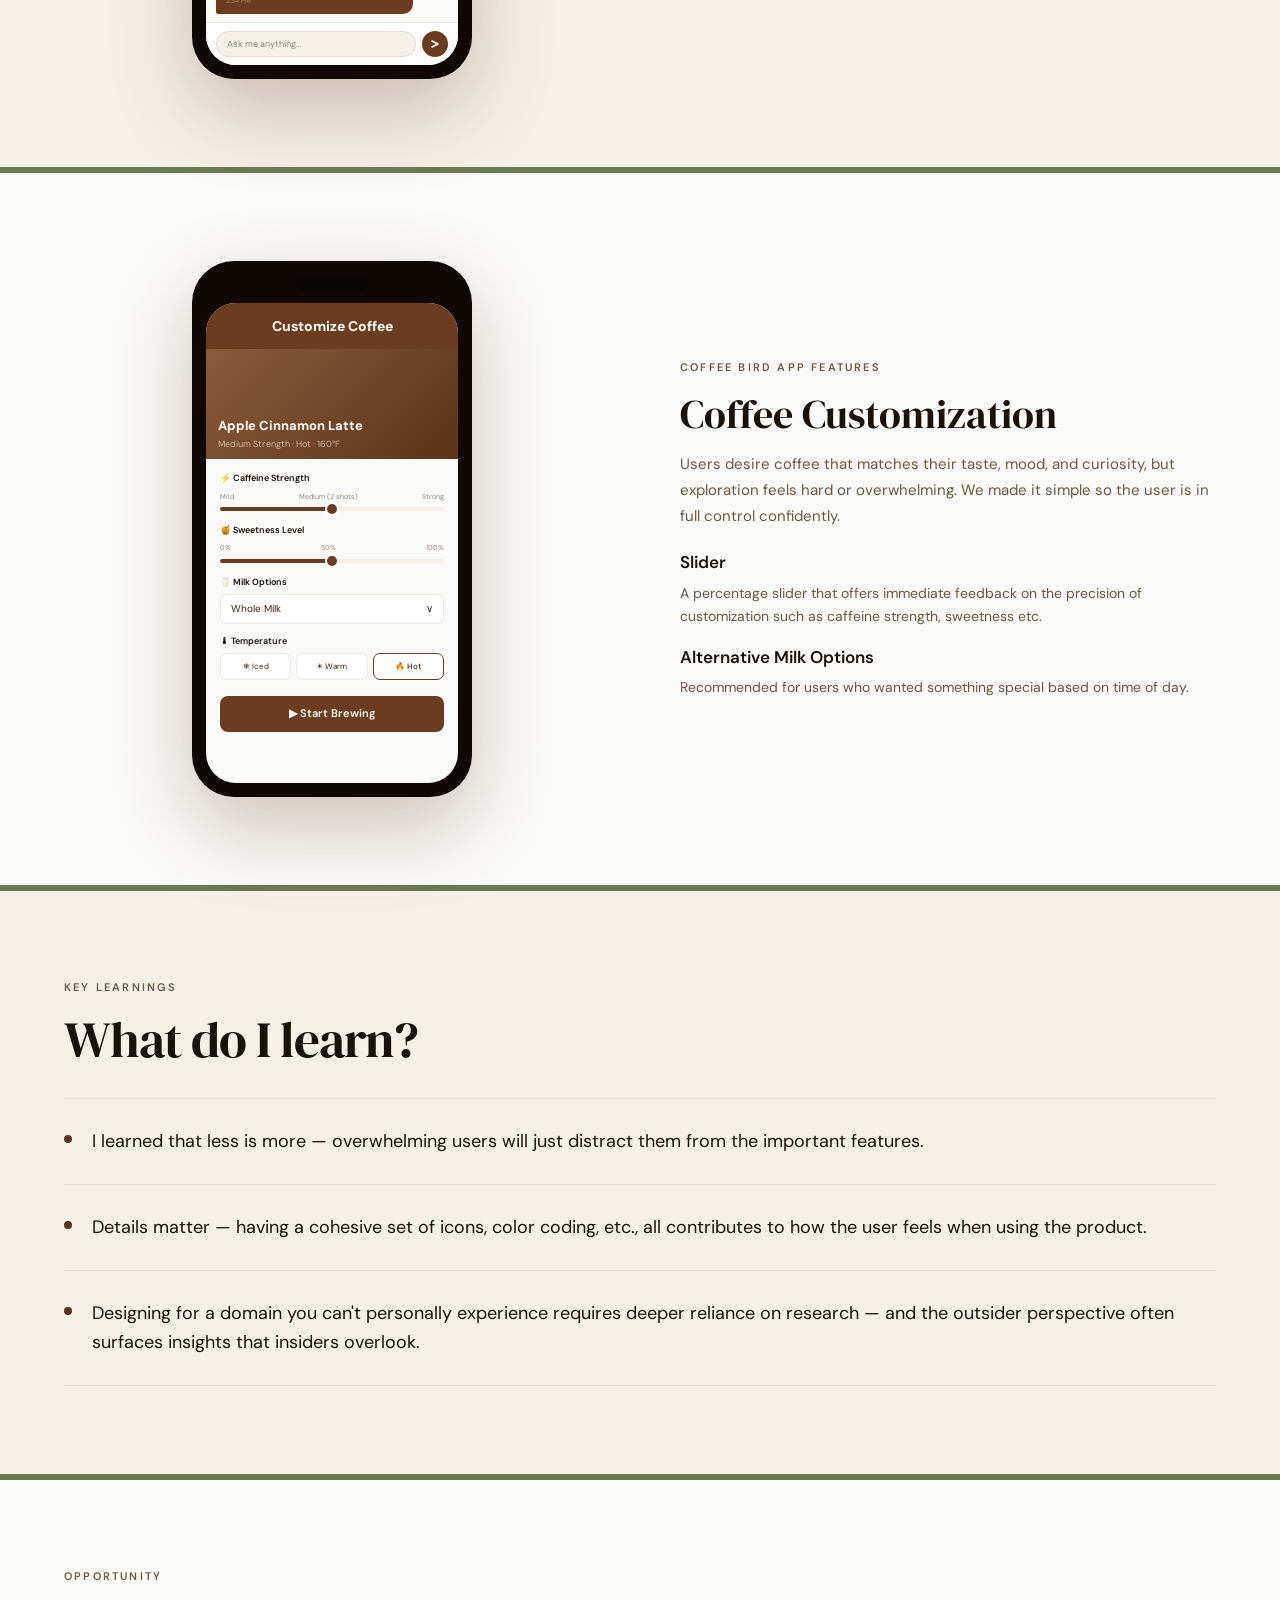
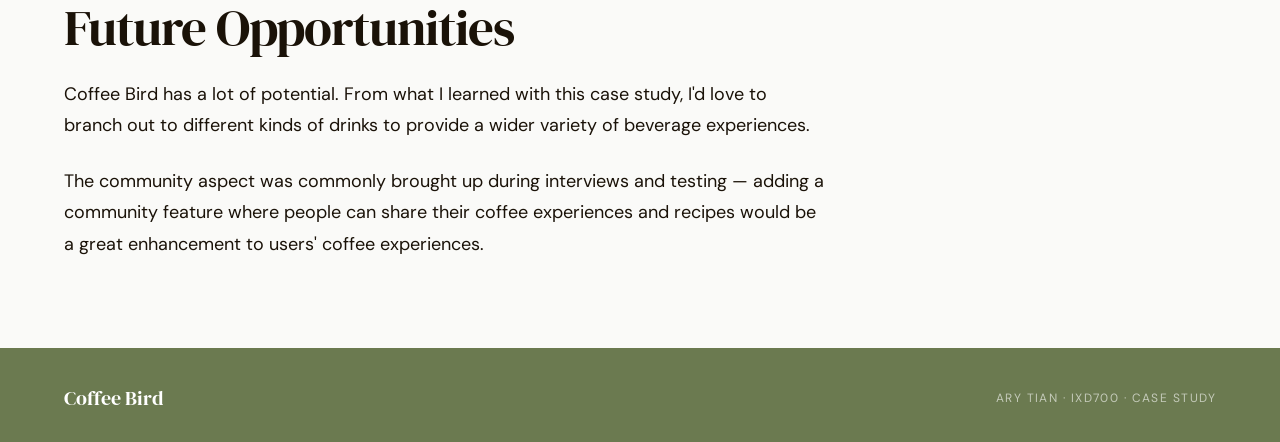
==== commit 4666f530: "coffee bird edit" ====
--- a/coffeebird.html
+++ b/coffeebird.html
@@ -3,48 +3,851 @@
 <head>
 <meta charset="UTF-8">
 <meta name="viewport" content="width=device-width, initial-scale=1.0">
-<title>Coffee Bird — Ary Tian</title>
-<link href="https://fonts.googleapis.com/css2?family=Nunito:ital,wght@0,400;0,600;0,700;1,400&family=Sunflower:wght@300;500;700&display=swap" rel="stylesheet">
-<link rel="stylesheet" href="styleguide.css">
+<title>Coffee Bird — Case Study · Ary Tian IXD700</title>
+<link rel="preconnect" href="https://fonts.googleapis.com">
+<link href="https://fonts.googleapis.com/css2?family=DM+Serif+Display:ital@0;1&family=DM+Sans:ital,opsz,wght@0,9..40,300;0,9..40,400;0,9..40,500;0,9..40,600;1,9..40,300&display=swap" rel="stylesheet">
+<style>
+*,*::before,*::after{box-sizing:border-box;margin:0;padding:0}
+:root{
+  --brown:#5C3317;--brown-dark:#3D200C;--brown-mid:#7A4A28;--brown-app:#6B3D1E;
+  --tan:#C4956A;--tan-lt:#D4A882;--cream:#FAFAF8;--cream2:#F5F0E8;
+  --insight-bg:#E8E4D8;--need-bg:#E2DDD0;--pain-bg:#E0E8DA;--desire-bg:#DDE8D8;
+  --sage:#6B7C5C;--sage-bar:#6B7A50;
+  --text:#1A1208;--text-mid:#3D2810;--text-muted:#6B5840;--text-faint:#9A8A78;
+  --border:rgba(92,51,23,0.1);--border-mid:rgba(92,51,23,0.18);
+}
+html{scroll-behavior:smooth}
+body{font-family:'DM Sans',sans-serif;background:var(--cream);color:var(--text);font-size:16px;line-height:1.6;overflow-x:hidden}
+
+/* NAV */
+nav{display:flex;align-items:center;justify-content:space-between;padding:0 64px;height:52px;border-bottom:1px solid var(--border);background:var(--cream);position:sticky;top:0;z-index:50}
+.nav-back{font-size:13px;color:var(--text-faint);text-decoration:none}
+.nav-back:hover{color:var(--brown)}
+.nav-center{font-size:14px;font-weight:500;color:var(--text-mid)}
+.nav-right{font-size:12px;letter-spacing:.12em;text-transform:uppercase;color:var(--text-faint)}
+
+/* HERO */
+.hero{display:grid;grid-template-columns:1fr 1fr;min-height:88vh;border-bottom:6px solid var(--sage-bar)}
+.hero-left{padding:80px 64px;display:flex;flex-direction:column;justify-content:center}
+.hero-eyebrow{font-size:12px;font-weight:600;letter-spacing:.18em;text-transform:uppercase;color:var(--text-mid);margin-bottom:40px}
+.hero-title{font-family:'DM Serif Display',serif;font-size:clamp(72px,9vw,124px);font-weight:400;line-height:.95;color:var(--brown);margin-bottom:20px;letter-spacing:-.02em}
+.hero-tagline{font-size:20px;color:var(--text-muted);font-weight:300;margin-bottom:56px}
+.hero-meta-row{display:flex;gap:48px;padding-top:40px;border-top:1px solid var(--border)}
+.meta-label{font-size:10px;letter-spacing:.22em;text-transform:uppercase;color:var(--text-faint);margin-bottom:4px}
+.meta-val{font-size:14px;font-weight:500;color:var(--text-mid)}
+.hero-right{background:var(--cream2);display:flex;align-items:center;justify-content:center;padding:60px 40px;position:relative;overflow:hidden}
+
+/* PHONE CLUSTER */
+.phones-cluster{position:relative;width:420px;height:500px}
+.phone{position:absolute;background:#100804;border-radius:26px;padding:11px;box-shadow:0 20px 60px rgba(92,51,23,.25)}
+.phone-notch{width:52px;height:14px;background:#0A0604;border-radius:0 0 10px 10px;margin:0 auto 8px}
+.phone-screen{background:var(--cream);border-radius:17px;overflow:hidden}
+.phone-hdr{background:var(--brown-app);padding:12px 12px 10px}
+.phone-hdr-title{font-size:11px;font-weight:600;color:white;margin-bottom:2px}
+.phone-hdr-sub{font-size:8px;color:rgba(255,255,255,.5)}
+.phone-body{padding:8px 10px}
+.p-machine{display:flex;align-items:center;gap:5px;padding:5px 8px;background:white;border-radius:6px;margin-bottom:6px;border:.5px solid var(--border)}
+.p-dot{width:7px;height:7px;border-radius:50%;background:#4CAF50;flex-shrink:0}
+.p-mtext{font-size:7px;color:var(--text-mid);font-weight:500}
+.p-qb{background:var(--brown-app);border-radius:8px;padding:8px 10px;margin-bottom:8px}
+.p-qb-lbl{font-size:9px;font-weight:600;color:white;margin-bottom:1px}
+.p-qb-sub{font-size:7px;color:rgba(255,255,255,.55);margin-bottom:6px}
+.p-qb-btn{background:white;border-radius:5px;padding:4px;text-align:center;font-size:7px;font-weight:600;color:var(--brown-app)}
+.p-picks-lbl{font-size:7px;font-weight:600;color:var(--text-mid);margin-bottom:5px}
+.p-pick{display:flex;align-items:center;gap:6px;padding:4px 0;border-bottom:.5px solid var(--border)}
+.p-pick-dot{width:14px;height:14px;border-radius:4px;flex-shrink:0}
+.p-pick-name{font-size:7px;font-weight:500;color:var(--text)}
+.p-pick-sub{font-size:6px;color:var(--text-faint)}
+.p-pick-time{margin-left:auto;font-size:6px;color:var(--text-faint)}
+.phone-main{left:50%;top:50%;transform:translate(-50%,-52%);width:200px;z-index:3}
+.phone-lft{left:0;top:50%;transform:translateY(-60%) rotate(-8deg);z-index:2;opacity:.82;width:176px}
+.phone-rgt{right:0;top:50%;transform:translateY(-42%) rotate(8deg);z-index:2;opacity:.82;width:176px}
+
+/* SECTIONS */
+.section{padding:88px 64px;border-bottom:6px solid var(--sage-bar)}
+.section-alt{background:var(--cream2)}
+.eyebrow{font-size:11px;font-weight:600;letter-spacing:.2em;text-transform:uppercase;color:var(--text-muted);margin-bottom:16px}
+.sec-title{font-family:'DM Serif Display',serif;font-size:clamp(36px,4vw,56px);font-weight:400;line-height:1.05;color:var(--text);letter-spacing:-.02em}
+.sec-title-sm{font-family:'DM Serif Display',serif;font-size:clamp(28px,3vw,42px);font-weight:400;line-height:1.1;color:var(--text);letter-spacing:-.01em}
+.sec-body-lg{font-size:22px;line-height:1.55;color:var(--text);max-width:780px;margin-top:28px}
+.sec-body{font-size:15px;line-height:1.75;color:var(--text-muted);font-weight:300;max-width:640px;margin-top:16px}
+
+/* QUAD CARDS */
+.quad-grid{display:grid;grid-template-columns:1fr 1fr;gap:16px;margin-top:44px}
+.quad{border-radius:14px;padding:30px 34px}
+.quad.insight{background:var(--insight-bg)}.quad.need{background:var(--need-bg)}
+.quad.pain{background:var(--pain-bg)}.quad.desire{background:var(--desire-bg)}
+.quad-lbl{font-size:13px;font-weight:700;letter-spacing:.08em;text-transform:uppercase;color:var(--brown);margin-bottom:11px}
+.quad-lbl.g{color:var(--sage)}
+.quad-body{font-size:14px;line-height:1.7;color:var(--text-mid);margin-bottom:14px}
+.quad-body strong{font-weight:600}
+.quad ul{list-style:none;display:flex;flex-direction:column;gap:7px}
+.quad li{font-size:13px;line-height:1.6;color:var(--text-mid);padding-left:14px;position:relative}
+.quad li::before{content:'•';position:absolute;left:0;color:var(--tan)}
+.quad li em{font-style:italic;font-weight:500}
+
+/* VENN */
+.venn-layout{display:grid;grid-template-columns:280px 1fr 280px;gap:40px;align-items:center;margin-top:52px}
+.venn-goal-title{font-family:'DM Serif Display',serif;font-size:26px;color:var(--text);margin-bottom:12px}
+.venn-goal-body{font-family:'DM Serif Display',serif;font-style:italic;font-size:30px;color:var(--text);line-height:1.25}
+.venn-right{display:flex;flex-direction:column;gap:22px}
+.venn-item h4{font-size:15px;font-weight:600;color:var(--text);margin-bottom:5px}
+.venn-item p{font-size:13px;line-height:1.65;color:var(--text-muted)}
+
+/* STORY */
+.story-layout{display:grid;grid-template-columns:240px 1fr;gap:60px;align-items:start;margin-top:44px}
+.story-text p{font-size:14px;line-height:1.75;color:var(--text-muted);margin-bottom:14px}
+.story-grid{display:grid;grid-template-columns:repeat(3,1fr);gap:8px}
+.story-cell{border:1px solid var(--border-mid);border-radius:8px;overflow:hidden;background:white}
+.story-panel{height:96px;background:#FAFAF5;border-bottom:1px solid var(--border);display:flex;align-items:center;justify-content:center;padding:10px}
+.story-bubble{background:white;border:1.5px solid #aaa;border-radius:8px;padding:5px 8px;font-size:8px;line-height:1.4;color:#333;max-width:85%;text-align:center;font-style:italic}
+.story-cap{padding:8px;font-size:10px;line-height:1.5;color:var(--text-muted)}
+
+/* PROTOTYPE SPLIT */
+.proto-split{display:grid;grid-template-columns:1fr 1fr;gap:80px;align-items:center}
+.proto-split.rev{direction:rtl}.proto-split.rev>*{direction:ltr}
+.proto-text h2{font-family:'DM Serif Display',serif;font-size:40px;font-weight:400;color:var(--text);margin-bottom:16px;line-height:1.15}
+.proto-text p{font-size:16px;line-height:1.75;color:var(--text-muted)}
+.phone-wrap{display:flex;justify-content:center}
+
+/* LARGE PROTO PHONE */
+.lg-phone{background:#100804;border-radius:42px;padding:14px;box-shadow:0 30px 80px rgba(92,51,23,.28);width:280px}
+.lg-notch{width:72px;height:18px;background:#0A0604;border-radius:0 0 12px 12px;margin:0 auto 10px}
+.lg-screen{background:var(--cream);border-radius:30px;overflow:hidden;min-height:480px}
+.lg-hdr{background:var(--brown-app);padding:16px 16px 13px}
+.lg-hdr-name{font-size:17px;font-weight:700;color:white;margin-bottom:3px}
+.lg-hdr-sub{font-size:11px;color:rgba(255,255,255,.5)}
+.lg-body{padding:12px 14px}
+.lg-machine{display:flex;align-items:center;gap:8px;background:white;border:1px solid var(--border);border-radius:8px;padding:8px 12px;margin-bottom:10px}
+.lg-mdot{width:10px;height:10px;border-radius:50%;background:#4CAF50;flex-shrink:0}
+.lg-mname{font-size:11px;font-weight:500;color:var(--text)}
+.lg-msub{font-size:9px;color:var(--text-faint)}
+.lg-qb{background:var(--brown-app);border-radius:10px;padding:12px 14px;margin-bottom:12px}
+.lg-qb-lbl{font-size:13px;font-weight:700;color:white;margin-bottom:2px}
+.lg-qb-name{font-size:10px;color:rgba(255,255,255,.55);margin-bottom:8px}
+.lg-qb-btn{background:white;border-radius:7px;padding:7px;text-align:center;font-size:11px;font-weight:600;color:var(--brown-app)}
+.lg-picks-hdr{display:flex;justify-content:space-between;align-items:center;margin-bottom:8px}
+.lg-picks-lbl{font-size:12px;font-weight:600;color:var(--text)}
+.lg-view-all{font-size:10px;color:var(--text-faint)}
+.lg-pick{display:flex;align-items:center;gap:10px;padding:8px 0;border-bottom:1px solid var(--border)}
+.lg-pick-icon{width:28px;height:28px;border-radius:8px;flex-shrink:0;display:flex;align-items:center;justify-content:center;font-size:15px}
+.lg-pick-name{font-size:11px;font-weight:600;color:var(--text);margin-bottom:1px}
+.lg-pick-desc{font-size:9px;color:var(--text-faint)}
+.lg-pick-cust{font-size:9px;color:var(--tan);margin-top:1px}
+.lg-pick-time{margin-left:auto;font-size:9px;color:var(--text-faint);flex-shrink:0}
+.lg-stats-row{margin-top:14px;border-top:1px solid var(--border);padding-top:12px}
+.lg-stats-lbl{font-size:11px;font-weight:600;color:var(--text);margin-bottom:8px}
+.lg-stat-item{display:flex;align-items:center;justify-content:space-between;padding:5px 0;border-bottom:.5px solid var(--border)}
+.lg-stat-item:last-child{border-bottom:none}
+.lg-stat-name{font-size:10px;color:var(--text-mid)}
+.lg-stat-val{font-size:11px;font-weight:700;color:var(--text)}
+
+/* FEATURE SECTION */
+.feat-split{display:grid;grid-template-columns:1fr 1fr;gap:80px;align-items:center}
+.feat-split.rev{direction:rtl}.feat-split.rev>*{direction:ltr}
+.feat-eyebrow{font-size:11px;font-weight:600;letter-spacing:.2em;text-transform:uppercase;color:var(--text-muted);margin-bottom:14px}
+.feat-title{font-family:'DM Serif Display',serif;font-size:40px;font-weight:400;color:var(--text);margin-bottom:14px;line-height:1.15}
+.feat-intro{font-size:15px;line-height:1.75;color:var(--text-muted);margin-bottom:20px}
+.feat-sub{font-size:17px;font-weight:600;color:var(--text);margin-bottom:5px;margin-top:16px}
+.feat-subdesc{font-size:14px;line-height:1.65;color:var(--text-muted)}
+
+/* STATS SCREEN */
+.stats-scr{background:var(--cream);border-radius:30px;overflow:hidden;min-height:480px}
+.stats-hdr{background:var(--brown-app);padding:14px 14px 12px}
+.stats-hdr-t{font-size:15px;font-weight:700;color:white;margin-bottom:2px}
+.stats-hdr-s{font-size:9px;color:rgba(255,255,255,.5)}
+.stats-tabs{display:flex;gap:4px;padding:10px 12px;border-bottom:1px solid var(--border);background:white}
+.s-tab{padding:4px 12px;border-radius:20px;font-size:10px;font-weight:500;color:var(--text-faint)}
+.s-tab.on{background:var(--brown-app);color:white}
+.stats-ov{background:var(--brown-app);margin:10px;border-radius:10px;padding:12px;display:flex;gap:28px}
+.s-big{font-size:28px;font-weight:700;color:white;line-height:1;margin-bottom:2px}
+.s-sm{font-size:9px;color:rgba(255,255,255,.5)}
+.tl-lbl{font-size:10px;font-weight:600;color:var(--text-mid);padding:8px 12px 4px}
+.tl-row{display:flex;align-items:center;gap:8px;padding:5px 12px;border-bottom:.5px solid var(--border)}
+.tl-dot{width:7px;height:7px;border-radius:50%;background:var(--brown-app);flex-shrink:0}
+.tl-name{font-size:9px;font-weight:600;color:var(--text)}
+.tl-desc{font-size:8px;color:var(--text-faint)}
+.tl-t{margin-left:auto;font-size:8px;color:var(--text-faint)}
+
+/* BREW SCREEN */
+.brew-scr{background:var(--cream);border-radius:30px;overflow:hidden;min-height:480px}
+.brew-hdr{background:var(--brown-app);padding:12px 14px;text-align:center}
+.brew-hdr-t{font-size:14px;font-weight:700;color:white}
+.brew-hero{height:100px;background:linear-gradient(135deg,#7A4A28,#3D200C);display:flex;align-items:flex-end;padding:8px 12px}
+.brew-name{font-size:12px;font-weight:700;color:white}
+.brew-detail{font-size:8px;color:rgba(255,255,255,.6)}
+.brew-bd{padding:12px 14px}
+.brew-prog-row{display:flex;justify-content:space-between;font-size:10px;font-weight:600;color:var(--text);margin-bottom:5px}
+.brew-track{height:6px;background:var(--cream2);border-radius:3px;overflow:hidden;margin-bottom:5px}
+.brew-fill{height:100%;width:50%;background:var(--tan);border-radius:3px}
+.brew-status{font-size:9px;color:var(--text-faint);margin-bottom:10px}
+.brew-timer{background:white;border:1px solid var(--border);border-radius:8px;padding:8px 12px;display:flex;align-items:center;justify-content:space-between;margin-bottom:8px}
+.brew-timer-lbl{font-size:9px;color:var(--text-mid);font-weight:500}
+.brew-timer-val{font-size:14px;font-weight:700;color:var(--brown-app)}
+.brew-timer-unit{font-size:8px;color:var(--text-faint)}
+.brew-mach-lbl{font-size:9px;font-weight:600;color:var(--text-mid);margin-bottom:6px}
+.brew-mstats{display:grid;grid-template-columns:1fr 1fr;gap:6px;margin-bottom:8px}
+.brew-mstat{background:white;border:1px solid var(--border);border-radius:7px;padding:6px 10px;text-align:center}
+.brew-mstat-v{font-size:12px;font-weight:700;color:var(--text)}
+.brew-mstat-l{font-size:7px;color:var(--text-faint)}
+.brew-fact{background:#EDE8F5;border-radius:7px;padding:7px 10px;font-size:8px;color:#5B4080;line-height:1.5}
+
+/* GPT SCREEN */
+.gpt-scr{background:var(--cream);border-radius:30px;overflow:hidden;min-height:480px;display:flex;flex-direction:column}
+.gpt-hdr{background:var(--brown-app);padding:14px 14px 10px}
+.gpt-hdr-t{font-size:15px;font-weight:700;color:white;margin-bottom:2px}
+.gpt-hdr-s{font-size:9px;color:rgba(255,255,255,.5)}
+.gpt-shortcuts{display:grid;grid-template-columns:1fr 1fr;gap:6px;padding:10px}
+.gpt-sc{background:white;border:1px solid var(--border);border-radius:8px;padding:8px 10px}
+.gpt-sc-icon{font-size:12px;margin-bottom:3px}
+.gpt-sc-name{font-size:9px;font-weight:600;color:var(--text)}
+.gpt-sc-sub{font-size:8px;color:var(--text-faint)}
+.chat-area{flex:1;padding:8px 10px;display:flex;flex-direction:column;gap:8px;overflow:hidden}
+.chat-user{align-self:flex-end;background:var(--cream2);border:1px solid var(--border);border-radius:10px 10px 2px 10px;padding:6px 10px;font-size:9px;color:var(--text);max-width:80%}
+.chat-ai{align-self:flex-start;background:var(--brown-app);border-radius:10px 10px 10px 2px;padding:8px 10px;font-size:9px;color:white;max-width:85%;line-height:1.5}
+.chat-t{font-size:7px;color:rgba(255,255,255,.4);margin-top:3px}
+.chat-t2{font-size:7px;color:var(--text-faint);margin-top:2px}
+.gpt-bar{padding:8px 10px;background:white;border-top:1px solid var(--border);display:flex;gap:6px;align-items:center}
+.gpt-inp{flex:1;height:26px;border:1px solid var(--border);border-radius:13px;padding:0 10px;font-size:9px;color:var(--text-faint);background:var(--cream2);display:flex;align-items:center}
+.gpt-send{width:26px;height:26px;background:var(--brown-app);border-radius:50%;display:flex;align-items:center;justify-content:center}
+
+/* CUST SCREEN */
+.cust-scr{background:var(--cream);border-radius:30px;overflow:hidden;min-height:480px}
+.cust-hdr{background:var(--brown-app);padding:12px 14px;display:flex;align-items:center;justify-content:center}
+.cust-hdr-t{font-size:14px;font-weight:700;color:white}
+.cust-hero{height:110px;background:linear-gradient(135deg,#8B5C3A,#5C3317);display:flex;align-items:flex-end;padding:8px 12px}
+.cust-hero-name{font-size:13px;font-weight:700;color:white}
+.cust-hero-d{font-size:9px;color:rgba(255,255,255,.6)}
+.cust-ctrls{padding:12px 14px;display:flex;flex-direction:column;gap:10px}
+.cust-lbl{font-size:9px;font-weight:600;color:var(--text);margin-bottom:5px}
+.cust-sldr{height:4px;background:var(--cream2);border-radius:2px;position:relative;margin-bottom:2px}
+.cust-fill{height:100%;background:var(--brown-app);border-radius:2px}
+.cust-thumb{position:absolute;top:-5px;width:14px;height:14px;background:var(--brown-app);border-radius:50%;border:2px solid white}
+.cust-lbls{display:flex;justify-content:space-between;font-size:7px;color:var(--text-faint)}
+.cust-temp{display:grid;grid-template-columns:repeat(3,1fr);gap:5px;margin-top:4px}
+.cust-tbtn{border:1px solid var(--border);border-radius:7px;padding:6px 4px;text-align:center;font-size:8px;color:var(--text-mid);background:white}
+.cust-tbtn.on{border-color:var(--brown-app);color:var(--brown-app);font-weight:600}
+.cust-start{background:var(--brown-app);border-radius:8px;padding:9px;text-align:center;font-size:11px;font-weight:600;color:white;margin:4px 14px 12px}
+
+/* LEARNINGS */
+.learn-list{margin-top:32px;display:flex;flex-direction:column;gap:0}
+.learn-item{display:flex;gap:20px;padding:28px 0;border-bottom:1px solid var(--border)}
+.learn-item:first-child{border-top:1px solid var(--border)}
+.learn-dot{width:8px;height:8px;border-radius:50%;background:var(--brown);flex-shrink:0;margin-top:8px}
+.learn-text{font-size:18px;line-height:1.6;color:var(--text)}
+
+/* FUTURE */
+.future-p{font-size:18px;line-height:1.75;color:var(--text);max-width:760px;margin-top:24px}
+
+/* FOOTER */
+footer{background:var(--sage-bar);padding:28px 64px;display:flex;align-items:center;justify-content:space-between}
+.foot-l{font-family:'DM Serif Display',serif;font-size:20px;color:white}
+.foot-r{font-size:12px;letter-spacing:.12em;text-transform:uppercase;color:rgba(255,255,255,.6)}
+
+/* ANIM */
+@keyframes fadeUp{from{opacity:0;transform:translateY(16px)}to{opacity:1;transform:translateY(0)}}
+.hero-left>*{animation:fadeUp .5s ease both}
+.hero-left>*:nth-child(1){animation-delay:.05s}.hero-left>*:nth-child(2){animation-delay:.12s}
+.hero-left>*:nth-child(3){animation-delay:.18s}.hero-left>*:nth-child(4){animation-delay:.25s}
+.hero-left>*:nth-child(5){animation-delay:.32s}
+.hero-right{animation:fadeUp .6s ease .25s both}
+</style>
 </head>
 <body>
 
-<header class="site-header">
-  <nav class="nav-figma" aria-label="Primary">
-    <div class="nav-figma-inner">
-      <a href="index.html" class="nav-figma-logo" aria-label="Home">
-        <img class="nav-figma-logo-mark" src="img/logo.png" alt="Ary Tian logo" width="128" height="128" decoding="async">
-      </a>
-      <ul class="nav-figma-links">
-        <li class="nav-figma-dropdown">
-          <button class="nav-figma-dropdown-toggle" type="button" aria-haspopup="true">PROJECTS</button>
-          <ul class="nav-figma-dropdown-menu">
-            <li><a href="vendorflow.html">Vendor Flow</a></li>
-            <li><a href="artuesportsweb.html">ArtU Esports Wbsite</a></li>
-            <li><a href="coffeebird.html">Coffee Bird</a></li>
-            <li><a href="finch.html">FINCH</a></li>
-          </ul>
-        </li>
-        <li><a href="about.html">ABOUT</a></li>
+<nav>
+  <a href="index.html" class="nav-back">← Back to Projects</a>
+  <span class="nav-center">Coffee Bird</span>
+  <span class="nav-right">Ary Tian · IXD700</span>
+</nav>
+
+<!-- HERO -->
+<div class="hero">
+  <div class="hero-left">
+    <div class="hero-eyebrow">Ary Tian &nbsp;·&nbsp; IXD700</div>
+    <div class="hero-title">Coffee Bird</div>
+    <div class="hero-tagline">Your perfect cup helper</div>
+    <div class="hero-meta-row">
+      <div><div class="meta-label">Course</div><div class="meta-val">IXD 700</div></div>
+      <div><div class="meta-label">Type</div><div class="meta-val">App Design</div></div>
+      <div><div class="meta-label">Focus</div><div class="meta-val">UX Research · AI</div></div>
+    </div>
+  </div>
+  <div class="hero-right">
+    <div class="phones-cluster">
+      <!-- LEFT: GPT -->
+      <div class="phone phone-lft">
+        <div class="phone-notch"></div>
+        <div class="phone-screen">
+          <div class="phone-hdr"><div class="phone-hdr-title">Coffee GPT</div><div class="phone-hdr-sub">Your AI coffee expert</div></div>
+          <div class="phone-body">
+            <div style="background:var(--brown-app);border-radius:7px;padding:6px 8px;margin-bottom:5px;">
+              <div style="font-size:8px;color:white;line-height:1.4;margin-bottom:5px;">May I suggest Apple Cinnamon Latte with 2 espresso shots?</div>
+              <div style="background:rgba(255,255,255,.12);border-radius:5px;padding:4px 6px;">
+                <div style="font-size:7px;color:rgba(255,255,255,.85);font-weight:600;margin-bottom:2px;">Energizing Apple Cinnamon Latte</div>
+                <div style="height:24px;background:rgba(255,255,255,.08);border-radius:3px;margin-bottom:3px;"></div>
+                <div style="font-size:7px;color:rgba(255,255,255,.7);">▶ Brew Now</div>
+              </div>
+            </div>
+            <div style="font-size:7px;color:var(--text-faint);text-align:center;">Ask me anything…</div>
+          </div>
+        </div>
+      </div>
+      <!-- MAIN: HOME -->
+      <div class="phone phone-main">
+        <div class="phone-notch"></div>
+        <div class="phone-screen">
+          <div class="phone-hdr"><div class="phone-hdr-title">Good Morning, Finch!</div><div class="phone-hdr-sub">Ready for your perfect cup?</div></div>
+          <div class="phone-body">
+            <div class="p-machine"><div class="p-dot"></div><div class="p-mtext">Machine Connected</div></div>
+            <div class="p-qb"><div class="p-qb-lbl">Quick Brew</div><div class="p-qb-sub">Cappuccino</div><div class="p-qb-btn">▶ Brew Now</div></div>
+            <div class="p-picks-lbl">Today's Picks</div>
+            <div class="p-pick"><div class="p-pick-dot" style="background:#F59E0B;"></div><div><div class="p-pick-name">Energizing Espresso</div><div class="p-pick-sub">Double shot, light sweetness</div></div><div class="p-pick-time">Morning</div></div>
+            <div class="p-pick"><div class="p-pick-dot" style="background:#60A5FA;"></div><div><div class="p-pick-name">Smooth Latte</div><div class="p-pick-sub">Medium roast, extra foam</div></div><div class="p-pick-time">Afternoon</div></div>
+            <div class="p-pick"><div class="p-pick-dot" style="background:#A78BFA;"></div><div><div class="p-pick-name">Decaf Delight</div><div class="p-pick-sub">Mild blend, vanilla notes</div></div><div class="p-pick-time">Evening</div></div>
+          </div>
+        </div>
+      </div>
+      <!-- RIGHT: STATS -->
+      <div class="phone phone-rgt">
+        <div class="phone-notch"></div>
+        <div class="phone-screen">
+          <div class="phone-hdr"><div class="phone-hdr-title">Your Coffee Journey</div><div class="phone-hdr-sub">Brewing since Jan 2024</div></div>
+          <div class="phone-body">
+            <div style="background:var(--brown-app);border-radius:8px;padding:8px 10px;margin-bottom:6px;display:flex;gap:20px;">
+              <div><div style="font-size:18px;font-weight:700;color:white;line-height:1;">5</div><div style="font-size:7px;color:rgba(255,255,255,.5);">Cups Brewed</div></div>
+              <div><div style="font-size:18px;font-weight:700;color:white;line-height:1;">380</div><div style="font-size:7px;color:rgba(255,255,255,.5);">mg Caffeine</div></div>
+            </div>
+            <div style="font-size:7px;font-weight:600;color:var(--text-mid);margin-bottom:4px;">Brewing Timeline</div>
+            <div style="font-size:7px;padding:3px 0;border-bottom:.5px solid var(--border);color:var(--text-mid);">Apple Cinnamon Latte<span style="float:right;color:var(--text-faint);">7:30</span></div>
+            <div style="font-size:7px;padding:3px 0;border-bottom:.5px solid var(--border);color:var(--text-mid);">Cappuccino<span style="float:right;color:var(--text-faint);">9:15</span></div>
+            <div style="font-size:7px;padding:3px 0;color:var(--text-mid);">Smooth Latte<span style="float:right;color:var(--text-faint);">11:45</span></div>
+          </div>
+        </div>
+      </div>
+    </div>
+  </div>
+</div>
+
+<!-- THE PROBLEM STATEMENT -->
+<div class="section">
+  <div class="eyebrow">The Problem</div>
+  <div class="sec-title">what's the problem?</div>
+  <div class="sec-body-lg">Coffee drinkers struggle to balance convenience, confidence, and personal needs (energy, flavor, or sensitivity), leading to inconsistent, stressful, or unsatisfying coffee experiences.</div>
+</div>
+
+<!-- STUDY GOAL INTERVIEW -->
+<div class="section section-alt">
+  <div class="eyebrow">The Problem</div>
+  <div class="sec-title-sm">Study Goal Interview</div>
+  <div class="quad-grid">
+    <div class="quad insight">
+      <div class="quad-lbl">Insight</div>
+      <div class="quad-body">Coffee drinkers want coffee that fits their energy level, mood, and routine, but their confidence, time, and knowledge vary widely, making it difficult to choose or prepare the "right" cup consistently.</div>
+      <ul>
+        <li><em>"When I feel too down, I want…more sweetness coffee, like caramel macchiato."</em> —SungJu. Coffee choice motivated by mood.</li>
+        <li><em>"The most important thing…is its potency, which is why I mainly stick to black coffee…The two biggest things are cost and effect."</em> —David, coffee choice is motivated by energy needs and affordability.</li>
       </ul>
     </div>
-  </nav>
-</header>
-
-<main class="page-sub fade-up">
-  <h1 class="section-figma-title" style="margin-bottom: 1rem;">Coffee Bird</h1>
-</main>
-
-<footer class="footer-figma">
-  <div class="footer-logo">Ary Tian</div>
-  <div class="footer-links">
-    <a href="#">Dribbble</a>
-    <a href="#">LinkedIn</a>
-    <a href="#">Read.cv</a>
-  </div>
-  <span class="footer-copy">© 2025 Ary Tian</span>
+    <div class="quad need">
+      <div class="quad-lbl">Need</div>
+      <div class="quad-body">A simple, reliable, and personalized coffee experience that matches their desired taste, caffeine level, and effort, without requiring expert skills.</div>
+      <ul>
+        <li><em>"I prefer fresh coffee…if a coffee is roasted more than a month ago, I would just give it a pass."</em> — Andrew, prioritizes freshly roasted and freshly ground beans.</li>
+        <li><em>"I'm not a barista… I just want it to be easy."</em> — Sungju, prefers fast, simple preparation and dislikes complicated brewing steps.</li>
+      </ul>
+    </div>
+    <div class="quad pain">
+      <div class="quad-lbl g">Pain</div>
+      <div class="quad-body">Users struggle with complicated equipment, uncertainty about caffeine strength or brewing steps, and negative effects (jitters, anxiety, bad sleep), leading to frustration or avoidance.</div>
+      <ul>
+        <li><em>"I have no confidence adjusting grind size."</em> — David, prefer pre-ground or capsule-based solutions due to lack of confidence in grinding process.</li>
+        <li><em>"Too much caffeine makes me anxious or dizzy." "My machine broke and it was a terrible experience."</em> — Sungju, pain with coffee due to side effects and frustration with machine issues.</li>
+      </ul>
+    </div>
+    <div class="quad desire">
+      <div class="quad-lbl g">Desire</div>
+      <div class="quad-body">To enjoy coffee in a way that feels easy, safe, and satisfying, whether that means energizing focus, comforting warmth, or playful flavor exploration.</div>
+      <ul>
+        <li><em>"I love trying new flavors when the shop recommends them."</em> — Andrew, coffee journey began with the surprise of discovering flavor diversity.</li>
+        <li><em>"I want coffee that actually helps me start my day."</em> — Sungju, drinks coffee for energy, productivity, and motivation.</li>
+        <li><em>"In China many coffee shops add juice or soft drink in it."</em> — Zi, values shops that offer experimental customization.</li>
+      </ul>
+    </div>
+  </div>
+</div>
+
+<!-- THE GOAL / VENN -->
+<div class="section">
+  <div class="venn-layout">
+    <div>
+      <div class="eyebrow">The Goal</div>
+      <div class="venn-goal-title">Long Term Goal</div>
+      <div class="venn-goal-body">People can enjoy coffee without frustration, anxiety, or exclusion.</div>
+    </div>
+    <div style="display:flex;flex-direction:column;align-items:center;">
+      <div style="font-size:15px;color:var(--text-mid);margin-bottom:20px;text-align:center;">Theme exploration of how to achieve the goal</div>
+      <svg width="300" height="280" viewBox="0 0 300 280" xmlns="http://www.w3.org/2000/svg">
+        <circle cx="130" cy="105" r="85" fill="none" stroke="#7A4A28" stroke-width="1.5"/>
+        <circle cx="210" cy="105" r="85" fill="none" stroke="#7A4A28" stroke-width="1.5"/>
+        <circle cx="170" cy="178" r="85" fill="none" stroke="#7A4A28" stroke-width="1.5"/>
+        <text font-family="DM Sans,sans-serif" font-size="10" fill="#3D200C" x="85" y="72" text-anchor="middle">Convenience</text>
+        <text font-family="DM Sans,sans-serif" font-size="10" fill="#3D200C" x="85" y="84" text-anchor="middle">&amp; Confidence</text>
+        <text font-family="DM Sans,sans-serif" font-size="10" fill="#3D200C" x="255" y="72" text-anchor="middle">Caffeine</text>
+        <text font-family="DM Sans,sans-serif" font-size="10" fill="#3D200C" x="255" y="84" text-anchor="middle">Awareness</text>
+        <text font-family="DM Sans,sans-serif" font-size="10" fill="#3D200C" x="255" y="96" text-anchor="middle">&amp; Safety</text>
+        <text font-family="DM Sans,sans-serif" font-size="10" fill="#3D200C" x="170" y="238" text-anchor="middle">Personalization &amp; Joy</text>
+      </svg>
+    </div>
+    <div class="venn-right">
+      <div class="venn-item"><h4>Convenience &amp; Confidence</h4><p>Across interviews, users consistently want coffee to be easy, fast, and low-effort, but many also lack confidence in brewing or choosing the "right" coffee.</p></div>
+      <div class="venn-item"><h4>Caffeine Awareness &amp; Safety</h4><p>Multiple users expressed struggles with caffeine sensitivity, anxious reactions, or not knowing how strong their coffee is.</p></div>
+      <div class="venn-item"><h4>Personalization &amp; Joy</h4><p>Users want coffee to match their mood, energy, taste preference, and emotional state — whether they want novelty, comfort, or exploration.</p></div>
+    </div>
+  </div>
+</div>
+
+<!-- EXPERT RESEARCH -->
+<div class="section section-alt">
+  <div class="eyebrow">Ideats</div>
+  <div class="sec-title-sm">Expert Research Interview Snapshot</div>
+  <div class="quad-grid">
+    <div class="quad insight">
+      <div class="quad-lbl">Insight</div>
+      <div class="quad-body">Coffee drinkers want a cup that adapts to their time, mood, and confidence level, but their knowledge, tools, and routines vary widely. Users rely heavily on taste as an emotional anchor, and their trust in the process is shaped by predictability, convenience, and guidance.</div>
+      <ul>
+        <li><em>"If the coffee doesn't taste good, it will actually ruin my day."</em> —Andrew, taste is emotionally consequential.</li>
+        <li><em>"The lowest experience is instant coffee, no flavor, but no flaws."</em> —Konglang, when reliability drops, users prefer predictability over quality.</li>
+        <li><em>"I need guidance when I'm unfamiliar with a type of coffee."</em> —Shuang, exploration is appealing but requires clear, confidence-building support.</li>
+      </ul>
+    </div>
+    <div class="quad need">
+      <div class="quad-lbl">Need</div>
+      <div class="quad-body">Users need consistent, good-tasting coffee delivered with minimal effort, clear guidance, and enough flexibility to match their lifestyle and energy demands. Whether beginners or experts, they want a system that helps them succeed without stress.</div>
+      <ul>
+        <li><em>"First it has to be rich but not too strong…and healthy."</em> — Shuang, baseline taste and health requirements must be met every time.</li>
+        <li><em>"I'd want the machine to remember my taste—grind size, temperature."</em> — Andrew, prefers fast, simple preparation.</li>
+        <li><em>"It shouldn't take too long."</em> — Konglang, speed and simplicity are essential in daily routines.</li>
+      </ul>
+    </div>
+    <div class="quad pain">
+      <div class="quad-lbl g">Pain</div>
+      <div class="quad-body">Users struggle with inconsistent results, equipment issues, long wait times, and a lack of clarity when choosing or preparing coffee. These challenges create anxiety, frustration, or wasted effort.</div>
+      <ul>
+        <li><em>"Stale beans are the most frustrating part."</em> — Andrew, quality degrades quickly, creating unpredictable results.</li>
+        <li><em>"They made the wrong kind of coffee for me."</em> — Shuang, ordering errors break trust in external coffee services.</li>
+        <li><em>"Cheap commercial coffee has too many flaws."</em> — Konglang, low-quality options feel unpleasant and disappointing.</li>
+      </ul>
+    </div>
+    <div class="quad desire">
+      <div class="quad-lbl g">Desire</div>
+      <div class="quad-body">Users want a coffee experience that feels intuitive, enjoyable, and customizable, one that supports mood, energy levels, and personal rituals. They desire automation that removes friction, along with opportunities for exploration when they have time.</div>
+      <ul>
+        <li><em>"I want a high-end automated machine so I don't have to hustle around the kitchen."</em> —Shuang, automation reduces cognitive load.</li>
+        <li><em>"The machine should remember my preferences."</em> — Andrew, long-term personalization deepens satisfaction.</li>
+        <li><em>"I study techniques to make it taste as good as possible."</em> — Konglang, expert users desire tools that preserve control and precision.</li>
+      </ul>
+    </div>
+  </div>
+</div>
+
+<!-- SKETCHES -->
+<div class="section">
+  <div class="story-layout">
+    <div class="story-text">
+      <div class="eyebrow">Ideats</div>
+      <div class="sec-title-sm" style="margin-bottom:20px;">Sketches</div>
+      <p>This is a quick sketch to ideate one major feature of Coffee GPT, an AI model that helps the user with any question and request that are coffee related.</p>
+      <p>The sketch shows how the Coffee GPT is able to suggest a coffee choice based on user need, and is linked to a coffee machine to provide quick and easy brewing.</p>
+      <p>A perfect cup to wake a tired dog.</p>
+    </div>
+    <div class="story-grid">
+      <div class="story-cell">
+        <div class="story-panel">
+          <div style="display:flex;flex-direction:column;align-items:center;gap:5px;">
+            <div style="width:32px;height:32px;border-radius:50%;border:2px solid #888;background:#E8E0D0;"></div>
+            <div class="story-bubble">Hey Coffee Bird, I'm tired AF and want Autumn Vibe</div>
+          </div>
+        </div>
+        <div class="story-cap">Dog woke up tired and asked Coffee Bird for suggestions. Then requested the coffee.</div>
+      </div>
+      <div class="story-cell">
+        <div class="story-panel">
+          <div style="display:flex;flex-direction:column;align-items:center;gap:5px;width:100%;">
+            <div style="background:#E8E0D0;border-radius:6px;padding:5px 8px;border:1px solid #bbb;width:90%;text-align:left;">
+              <div style="font-size:8px;font-weight:600;color:#333;margin-bottom:2px;">May I suggest:</div>
+              <div style="font-size:7px;color:#555;font-style:italic;">Apple Cinnamon Latte w/ 2 shots of espresso</div>
+            </div>
+            <div style="width:70%;height:4px;background:#C4956A;border-radius:2px;"></div>
+            <div style="font-size:7px;color:#888;font-style:italic;">Brewing in progress…</div>
+          </div>
+        </div>
+        <div class="story-cap">Coffee was being made with a capsule. Progress showed on the machine and phone.</div>
+      </div>
+      <div class="story-cell">
+        <div class="story-panel">
+          <div style="display:flex;flex-direction:column;align-items:center;gap:5px;">
+            <div style="width:32px;height:32px;border-radius:50%;border:2px solid #6B7C5C;background:#EDF5E8;"></div>
+            <div class="story-bubble" style="background:#EDF5E8;border-color:#6B7C5C;color:#3D4A30;">Brewing Complete! Enjoy Your Coffee!</div>
+          </div>
+        </div>
+        <div class="story-cap">Dog gets coffee and is happy.</div>
+      </div>
+    </div>
+  </div>
+</div>
+
+<!-- STORYBOARD -->
+<div class="section section-alt">
+  <div class="story-layout">
+    <div class="story-text">
+      <div class="eyebrow">Ideats</div>
+      <div class="sec-title-sm" style="margin-bottom:20px;">Storyboard</div>
+      <p>This is a more refined storyboard that ideates Coffee GPT.</p>
+      <p>The storyboard shows a more detailed process from a user's perspective.</p>
+      <p>Featuring how the Coffee GPT helps the user make decisions with their coffee choice, offering varied customization, and convenient and speedy brewing so they can enjoy their coffee.</p>
+      <p>Also showing the feature of saving the coffee customization and setting up an automatic brew.</p>
+    </div>
+    <div class="story-grid">
+      <div class="story-cell"><div class="story-panel"><div style="font-size:8px;font-style:italic;color:#888;text-align:center;">09:00 — alarm goes off</div></div><div class="story-cap">Alarm, dog wakes up groggy.</div></div>
+      <div class="story-cell"><div class="story-panel"><div class="story-bubble">So Tired. Need coffee.</div></div><div class="story-cap">Dog needs coffee.</div></div>
+      <div class="story-cell"><div class="story-panel"><div class="story-bubble">What coffee should I get?</div></div><div class="story-cap">Dog opens Coffee Bird.</div></div>
+      <div class="story-cell"><div class="story-panel"><div class="story-bubble">Hey, Coffee Bird. Hello!</div></div><div class="story-cap">Greets Coffee Bird.</div></div>
+      <div class="story-cell"><div class="story-panel"><div class="story-bubble" style="font-size:7px;">I'm tired AF and would like to try Autumn flavor. How about Pumpkin Spice Latte?</div></div><div class="story-cap">AI suggests Pumpkin Spice Latte.</div></div>
+      <div class="story-cell"><div class="story-panel"><div class="story-bubble" style="font-size:7px;">I just had that — No, maybe something fruity?</div></div><div class="story-cap">Dog wants something different.</div></div>
+      <div class="story-cell"><div class="story-panel"><div style="background:#E8E0D0;border-radius:6px;padding:5px 8px;border:1px solid #bbb;width:90%;"><div style="font-size:8px;font-weight:600;color:#333;">May I suggest:</div><div style="font-size:7px;color:#555;font-style:italic;">Apple Cinnamon Latte w/ 2 shots espresso</div></div></div><div class="story-cap">AI suggests Apple Cinnamon Latte.</div></div>
+      <div class="story-cell"><div class="story-panel"><div style="font-size:7px;font-style:italic;color:#555;text-align:center;line-height:1.6;">Spice ●●●○○<br>Espresso: 2 shots<br>Sugar: ●●○○○<br><span style="background:#5C3317;color:white;border-radius:3px;padding:1px 7px;display:inline-block;margin-top:3px;font-style:normal;">BREW</span></div></div><div class="story-cap">OK! Looks good. Start brewing.</div></div>
+      <div class="story-cell"><div class="story-panel"><div style="font-size:8px;color:#888;text-align:center;font-style:italic;">Brewing Progress →<br>30 sec remaining</div></div><div class="story-cap">Progress shown on phone.</div></div>
+      <div class="story-cell"><div class="story-panel"><div class="story-bubble" style="background:#EDF5E8;border-color:#6B7C5C;color:#3D4A30;font-size:7px;">Brewing Complete! Apple Cinnamon Latte w/ 2 shots</div></div><div class="story-cap">Coffee is ready!</div></div>
+      <div class="story-cell"><div class="story-panel"><div style="width:36px;height:36px;border-radius:50%;border:2px solid #6B7C5C;background:#EDF5E8;margin:auto;"></div></div><div class="story-cap">Hooray, coffee! Dog is happy.</div></div>
+      <div class="story-cell"><div class="story-panel"><div class="story-bubble" style="font-size:7px;">Hey Coffee Bird, make apple tomorrow 9:30 — OK!</div></div><div class="story-cap">Dog sets up automatic brew for tomorrow.</div></div>
+    </div>
+  </div>
+</div>
+
+<!-- 1ST PROTOTYPE -->
+<div class="section">
+  <div class="proto-split">
+    <div class="proto-text">
+      <div class="eyebrow">Prototype</div>
+      <h2>1st Prototype Design</h2>
+      <p>The first iteration, featuring the Coffee GPT based on the storyboard.</p>
+    </div>
+    <div class="phone-wrap">
+      <div class="lg-phone">
+        <div class="lg-notch"></div>
+        <div class="lg-screen">
+          <div class="lg-hdr"><div class="lg-hdr-name">Good Morning, Finch!</div><div class="lg-hdr-sub">Ready for your perfect cup!</div></div>
+          <div class="lg-body">
+            <div class="lg-qb"><div class="lg-qb-lbl">Quick Brew</div><div class="lg-qb-name">Your usual morning blend</div><div class="lg-qb-btn">▶ Brew Now</div></div>
+            <div class="lg-picks-hdr"><div class="lg-picks-lbl">Today's Picks</div><div class="lg-view-all">View All</div></div>
+            <div class="lg-pick"><div class="lg-pick-icon" style="background:#FEF3C7;">☀</div><div><div class="lg-pick-name">Energizing Espresso</div><div class="lg-pick-desc">Double shot, light sweetness</div><div class="lg-pick-cust">Customize →</div></div><div class="lg-pick-time">Morning</div></div>
+            <div class="lg-pick"><div class="lg-pick-icon" style="background:#DBEAFE;">☁</div><div><div class="lg-pick-name">Smooth Latte</div><div class="lg-pick-desc">Medium roast, extra foam</div><div class="lg-pick-cust">Customize →</div></div><div class="lg-pick-time">Afternoon</div></div>
+            <div class="lg-pick"><div class="lg-pick-icon" style="background:#EDE9FE;">☽</div><div><div class="lg-pick-name">Decaf Delight</div><div class="lg-pick-desc">Mild blend, vanilla notes</div><div class="lg-pick-cust">Customize →</div></div><div class="lg-pick-time">Evening</div></div>
+            <div class="lg-stats-row">
+              <div class="lg-stats-lbl">Today's Stats</div>
+              <div class="lg-stat-item"><div class="lg-stat-name">Cups Brewed</div><div class="lg-stat-val">3</div></div>
+              <div class="lg-stat-item"><div class="lg-stat-name">Caffeine Intake</div><div class="lg-stat-val">240mg</div></div>
+              <div class="lg-stat-item"><div class="lg-stat-name">Last Brew</div><div class="lg-stat-val">2:30 PM</div></div>
+            </div>
+          </div>
+        </div>
+      </div>
+    </div>
+  </div>
+</div>
+
+<!-- 1ST USER TESTING -->
+<div class="section section-alt">
+  <div class="eyebrow">User Testing</div>
+  <div class="sec-title-sm">1st User Testing Feedback</div>
+  <div class="quad-grid">
+    <div class="quad insight">
+      <div class="quad-lbl">Insight</div>
+      <div class="quad-body">Users deeply value the app's <strong>emotional warmth, personality,</strong> and <strong>artistic identity</strong> — it sets the experience apart and builds instant delight. But the app must strengthen structural clarity, ensuring first-time users immediately understand where to start and how to proceed.</div>
+      <ul><li><em>"The flow is seamless when I know where to click."</em> —SungJu</li><li><em>"It's vivid and cheerful… but I didn't know what to do at first."</em> —Andrew</li><li><em>"It would be more intuitive if recommendations and shopping worked together."</em> —Shuang</li></ul>
+    </div>
+    <div class="quad need">
+      <div class="quad-lbl">Liked</div>
+      <div class="quad-body">Users were drawn to the app's warm, coffee-inspired aesthetic and friendly personality, which made the experience feel inviting, modern, and delightfully crafted. They appreciated how intuitive the flow felt when navigating recommendations and customization.</div>
+      <ul><li><em>"I really love the brownish color and your character. I can understand everything without your lead."</em> —SungJu</li><li><em>"This is exactly what I wanted. The customization is very nice."</em> —Andrew</li><li><em>"It looks calm and reminds me of the smell of coffee."</em> —Shuang</li></ul>
+    </div>
+    <div class="quad pain">
+      <div class="quad-lbl g">Critique</div>
+      <div class="quad-body">The main friction came from unclear hierarchy and visual overload, especially on the landing page, where users struggled to know where to look or begin. Some interaction points — like the GPT input field — were easy to miss.</div>
+      <ul><li><em>"As a first-time user, I don't know where to land my eyes… too many things on the screen."</em> —Andrew</li><li><em>"It would be more intuitive if recommendations and shopping worked together."</em> —Shuang</li></ul>
+    </div>
+    <div class="quad desire">
+      <div class="quad-lbl g">Suggestions</div>
+      <div class="quad-body">Users consistently recommended simplifying the landing page to establish a clear primary action, supported by stronger visual hierarchy and reduced clutter. Highlighting the GPT input field and unifying icon styles would help users feel more guided.</div>
+      <ul><li><em>"Maybe you can put different colors so it's more intuitive for users."</em> —SungJu</li><li><em>"I need to read everything top to bottom before knowing what to do."</em> —Andrew</li><li><em>"These icons at the bottom don't match—maybe replace them."</em> —Shuang</li></ul>
+    </div>
+  </div>
+</div>
+
+<!-- 2ND PROTOTYPE -->
+<div class="section">
+  <div class="proto-split rev">
+    <div class="proto-text">
+      <div class="eyebrow">Prototype</div>
+      <h2>2nd Prototype Design</h2>
+      <p>The second iteration of prototype, making a homepage change, adding more visual hierarchy, the quick brew feature, and user coffee journey.</p>
+    </div>
+    <div class="phone-wrap">
+      <div class="lg-phone">
+        <div class="lg-notch"></div>
+        <div class="lg-screen">
+          <div class="lg-hdr"><div class="lg-hdr-name">Good Morning, Finch!</div><div class="lg-hdr-sub">Ready for your perfect cup?</div></div>
+          <div class="lg-body">
+            <div class="lg-machine"><div class="lg-mdot"></div><div><div class="lg-mname">Machine Connected</div><div class="lg-msub">Sparrow Pro OwO</div></div><div style="margin-left:auto;font-size:14px;color:var(--text-faint);">›</div></div>
+            <div class="lg-qb"><div class="lg-qb-lbl">Quick Brew</div><div class="lg-qb-name">Cappuccino &nbsp;<span style="font-size:9px;opacity:.6;">Customize →</span></div><div class="lg-qb-btn">▶ Brew Now</div></div>
+            <div class="lg-picks-hdr"><div class="lg-picks-lbl">Today's Picks</div><div class="lg-view-all">View All</div></div>
+            <div class="lg-pick"><div class="lg-pick-icon" style="background:#FEF3C7;">☀</div><div><div class="lg-pick-name">Energizing Espresso</div><div class="lg-pick-desc">Double shot, light sweetness</div><div class="lg-pick-cust">Customize →</div></div><div class="lg-pick-time">Morning</div></div>
+            <div class="lg-pick"><div class="lg-pick-icon" style="background:#DBEAFE;">☁</div><div><div class="lg-pick-name">Smooth Latte</div><div class="lg-pick-desc">Medium roast, extra foam</div><div class="lg-pick-cust">Customize →</div></div><div class="lg-pick-time">Afternoon</div></div>
+            <div class="lg-pick"><div class="lg-pick-icon" style="background:#EDE9FE;">☽</div><div><div class="lg-pick-name">Decaf Delight</div><div class="lg-pick-desc">Mild blend, vanilla notes</div><div class="lg-pick-cust">Customize →</div></div><div class="lg-pick-time">Evening</div></div>
+          </div>
+        </div>
+      </div>
+    </div>
+  </div>
+</div>
+
+<!-- 2ND USER TESTING -->
+<div class="section section-alt">
+  <div class="eyebrow">User Testing</div>
+  <div class="sec-title-sm">2nd User Testing Feedback</div>
+  <div class="quad-grid">
+    <div class="quad insight">
+      <div class="quad-lbl">Insight</div>
+      <div class="quad-body">Both testers emphasized the need for clarity, confidence, and emotional reassurance. <strong>Andrew noted that "If the taste is off, it can actually ruin my whole day," showing how sensitive users are to uncertainty. Shuang added that "I just need guidance when I'm unfamiliar," reinforcing that users want support but not overwhelm.</strong> A clear, predictable flow reduces anxiety and strengthens trust.</div>
+    </div>
+    <div class="quad need">
+      <div class="quad-lbl">Liked</div>
+      <div class="quad-body">Testers appreciated the clean layout and intuitive structure. <strong>Andrew said "this looks clean, makes me want to continue," while Shuang shared "I can see everything at a glance and don't have to guess."</strong> They also liked how visuals and step-by-step flow made the experience feel approachable and easy to follow.</div>
+    </div>
+    <div class="quad pain">
+      <div class="quad-lbl g">Critique</div>
+      <div class="quad-body">Moments of confusion arose around unclear labels and heavier text sections. <strong>Andrew mentioned being unsure "what this button does," and Shuang noted she "thought this would show something else." Both felt some text was too long — Andrew said "this is a bit much to read," while Shuang admitted "too long, I skim."</strong></div>
+    </div>
+    <div class="quad desire">
+      <div class="quad-lbl g">Suggestions</div>
+      <div class="quad-body">Users wanted clearer labeling, shorter text, and optional guidance. <strong>Shuang suggested "just a quick description would help," pointing to the need for lightweight hints. Andrew's confusion with unclear buttons supports adding more explicit actions.</strong> Overall, recommendations lean toward micro-guidance, clearer hierarchy, and more digestible content.</div>
+    </div>
+  </div>
+</div>
+
+<!-- FEATURE: HOME SCREEN -->
+<div class="section">
+  <div class="feat-split">
+    <div class="phone-wrap">
+      <div class="lg-phone">
+        <div class="lg-notch"></div>
+        <div class="lg-screen">
+          <div class="lg-hdr"><div class="lg-hdr-name">Good Morning, Finch!</div><div class="lg-hdr-sub">Ready for your perfect cup?</div></div>
+          <div class="lg-body">
+            <div class="lg-machine"><div class="lg-mdot"></div><div><div class="lg-mname">Machine Connected</div><div class="lg-msub">Sparrow Pro OwO</div></div></div>
+            <div class="lg-qb"><div class="lg-qb-lbl">Quick Brew</div><div class="lg-qb-name">Cappuccino</div><div class="lg-qb-btn">▶ Brew Now</div></div>
+            <div class="lg-picks-hdr"><div class="lg-picks-lbl">Today's Picks</div><div class="lg-view-all">View All</div></div>
+            <div class="lg-pick"><div class="lg-pick-icon" style="background:#FEF3C7;">☀</div><div><div class="lg-pick-name">Energizing Espresso</div><div class="lg-pick-desc">Double shot, light sweetness</div><div class="lg-pick-cust">Customize →</div></div><div class="lg-pick-time">Morning</div></div>
+            <div class="lg-pick"><div class="lg-pick-icon" style="background:#DBEAFE;">☁</div><div><div class="lg-pick-name">Smooth Latte</div><div class="lg-pick-desc">Medium roast, extra foam</div><div class="lg-pick-cust">Customize →</div></div><div class="lg-pick-time">Afternoon</div></div>
+            <div class="lg-pick"><div class="lg-pick-icon" style="background:#EDE9FE;">☽</div><div><div class="lg-pick-name">Decaf Delight</div><div class="lg-pick-desc">Mild blend, vanilla notes</div><div class="lg-pick-cust">Customize →</div></div><div class="lg-pick-time">Evening</div></div>
+          </div>
+        </div>
+      </div>
+    </div>
+    <div class="feat-text">
+      <div class="feat-eyebrow">Coffee Bird App Features</div>
+      <div class="feat-title">The start of a convenient and personal coffee experience</div>
+      <div class="feat-intro">The home screen is where users start their coffee journey with Coffee Bird, offering stress free and instant brewing with one tap. Perfect for a busy morning.</div>
+      <div class="feat-sub">Quick Brew</div>
+      <div class="feat-subdesc">The highlighted quick brew button offers a quick and direct method for users who wanted their to-go coffee instantly in just one tap.</div>
+      <div class="feat-sub">Today's Picks</div>
+      <div class="feat-subdesc">Recommending different coffee selections to users who wanted something special based on time of day.</div>
+    </div>
+  </div>
+</div>
+
+<!-- FEATURE: USER STATISTICS -->
+<div class="section section-alt">
+  <div class="feat-split rev">
+    <div class="feat-text">
+      <div class="feat-eyebrow">Coffee Bird App Features</div>
+      <div class="feat-title">User Statistics</div>
+      <div class="feat-intro">A page that keeps track of your personal coffee journey.</div>
+      <div class="feat-sub">Quick Brew</div>
+      <div class="feat-subdesc">The quick brew offers a quick and direct method for users who wanted their coffee instantly in just one tap.</div>
+      <div class="feat-sub">Today's Picks</div>
+      <div class="feat-subdesc">Recommended for users who wanted something special based on time of day.</div>
+    </div>
+    <div class="phone-wrap">
+      <div class="lg-phone">
+        <div class="lg-notch"></div>
+        <div class="stats-scr">
+          <div class="stats-hdr"><div class="stats-hdr-t">Your Coffee Journey</div><div class="stats-hdr-s">Brewing since Jan 2024</div></div>
+          <div class="stats-tabs"><div class="s-tab on">Today</div><div class="s-tab">This Week</div><div class="s-tab">Month</div></div>
+          <div class="stats-ov"><div><div class="s-big">5</div><div class="s-sm">Cups Brewed</div></div><div><div class="s-big">380</div><div class="s-sm">mg Caffeine</div></div></div>
+          <div class="tl-lbl">Brewing Timeline</div>
+          <div class="tl-row"><div class="tl-dot"></div><div><div class="tl-name">Apple Cinnamon Latte</div><div class="tl-desc">Double shot, light sweetness</div></div><div class="tl-t">7:30 AM</div></div>
+          <div class="tl-row"><div class="tl-dot"></div><div><div class="tl-name">Cappuccino</div><div class="tl-desc">Oat milk, light sugar</div></div><div class="tl-t">9:15 AM</div></div>
+          <div class="tl-row"><div class="tl-dot"></div><div><div class="tl-name">Smooth Latte</div><div class="tl-desc">Oat milk, vanilla syrup</div></div><div class="tl-t">11:45 AM</div></div>
+          <div class="tl-row"><div class="tl-dot"></div><div><div class="tl-name">Matcha Latte</div><div class="tl-desc">Oat milk, no sugar</div></div><div class="tl-t">2:30 PM</div></div>
+          <div class="tl-row"><div class="tl-dot"></div><div><div class="tl-name">Evening Decaf</div><div class="tl-desc">Mild blend, almond milk</div></div><div class="tl-t">5:00 PM</div></div>
+        </div>
+      </div>
+    </div>
+  </div>
+</div>
+
+<!-- FEATURE: BREWING PROGRESS -->
+<div class="section">
+  <div class="feat-split">
+    <div class="phone-wrap">
+      <div class="lg-phone">
+        <div class="lg-notch"></div>
+        <div class="brew-scr">
+          <div class="brew-hdr"><div class="brew-hdr-t">Brewing Coffee</div></div>
+          <div class="brew-hero"><div><div class="brew-name">Cappuccino</div><div class="brew-detail">Medium Strength · Hot · 160°F</div></div></div>
+          <div class="brew-bd">
+            <div class="brew-prog-row"><span>Brewing Progress</span><span>50%</span></div>
+            <div class="brew-track"><div class="brew-fill"></div></div>
+            <div class="brew-status">Heating water and preparing espresso shots…</div>
+            <div class="brew-timer"><div class="brew-timer-lbl">Estimated Time Remaining</div><div><span class="brew-timer-val">2:10</span><span class="brew-timer-unit"> minutes</span></div></div>
+            <div class="brew-mach-lbl">Machine Status</div>
+            <div class="brew-mstats">
+              <div class="brew-mstat"><div class="brew-mstat-v">160°F</div><div class="brew-mstat-l">Temperature</div></div>
+              <div class="brew-mstat"><div class="brew-mstat-v">9 bar</div><div class="brew-mstat-l">Pressure</div></div>
+            </div>
+            <div class="brew-fact"><strong>Coffee Fact:</strong> Coffee is a fruit. Despite it being called a 'bean', coffee is actually a fruit. The 'beans' grow on a bush and are found in the center of a berry, known as a coffee cherry.</div>
+          </div>
+        </div>
+      </div>
+    </div>
+    <div class="feat-text">
+      <div class="feat-eyebrow">Coffee Bird App Features</div>
+      <div class="feat-title">Brewing Progress</div>
+      <div class="feat-intro">A page that keeps track of your coffee intake.</div>
+      <div class="feat-sub">Progress bar</div>
+      <div class="feat-subdesc">A color coded progress bar that offers a clear visualization of the brewing progress.</div>
+      <div class="feat-sub">Timer countdown</div>
+      <div class="feat-subdesc">Recommended for users who wanted something special based on time of day.</div>
+      <div class="feat-sub">Random coffee fact</div>
+      <div class="feat-subdesc">A coffee fact will show up when the coffee is brewing.</div>
+    </div>
+  </div>
+</div>
+
+<!-- FEATURE: COFFEE GPT -->
+<div class="section section-alt">
+  <div class="feat-split rev">
+    <div class="feat-text">
+      <div class="feat-eyebrow">Coffee Bird App Features</div>
+      <div class="feat-title">Coffee GPT</div>
+      <div class="feat-intro">The main attraction of Coffee Bird — a built-in AI that helps the user with any question and concerns, from coffee recommendation to troubleshooting.</div>
+      <div class="feat-sub">Quick Brew</div>
+      <div class="feat-subdesc">The quick brew offers a quick and direct method for users who wanted their coffee instantly in just one tap.</div>
+    </div>
+    <div class="phone-wrap">
+      <div class="lg-phone">
+        <div class="lg-notch"></div>
+        <div class="gpt-scr">
+          <div class="gpt-hdr"><div class="gpt-hdr-t">Coffee GPT</div><div class="gpt-hdr-s">Your AI coffee expert, ask me everything coffee!</div></div>
+          <div class="gpt-shortcuts">
+            <div class="gpt-sc"><div class="gpt-sc-icon">💡</div><div class="gpt-sc-name">Recommendations</div><div class="gpt-sc-sub">Get personalized tips</div></div>
+            <div class="gpt-sc"><div class="gpt-sc-icon">🔧</div><div class="gpt-sc-name">Troubleshoot</div><div class="gpt-sc-sub">Fix machine issues</div></div>
+            <div class="gpt-sc"><div class="gpt-sc-icon">🎓</div><div class="gpt-sc-name">Brewing Tips</div><div class="gpt-sc-sub">Learn techniques</div></div>
+            <div class="gpt-sc"><div class="gpt-sc-icon">📖</div><div class="gpt-sc-name">Coffee Guide</div><div class="gpt-sc-sub">Explore varieties</div></div>
+          </div>
+          <div class="chat-area">
+            <div class="chat-user">May I recommend you Pumpkin Spice Latte with 2 espresso shots?<div class="chat-t2">2:34 PM</div></div>
+            <div class="chat-ai">
+              <div style="background:rgba(255,255,255,.12);border-radius:6px;padding:5px 7px;margin-bottom:4px;"><div style="font-size:8px;font-weight:600;">Energizing Pumpkin Spice Latte</div><div style="height:22px;background:rgba(255,255,255,.1);border-radius:3px;margin:3px 0;"></div><div style="font-size:7px;">▶ Brew Now</div></div>
+              <div class="chat-t">2:34 PM</div>
+            </div>
+            <div class="chat-user">I had that yesterday, maybe something else? more fruity?<div class="chat-t2">2:34 PM</div></div>
+            <div class="chat-ai">How about Apple Cinnamon Latte with 2 espresso shots?<div class="chat-t">2:34 PM</div></div>
+          </div>
+          <div class="gpt-bar">
+            <div class="gpt-inp">Ask me anything…</div>
+            <div class="gpt-send"><svg width="10" height="10" viewBox="0 0 10 10"><path d="M2 8 L8 5 L2 2" stroke="white" stroke-width="1.5" fill="none" stroke-linecap="round" stroke-linejoin="round"/></svg></div>
+          </div>
+        </div>
+      </div>
+    </div>
+  </div>
+</div>
+
+<!-- FEATURE: CUSTOMIZATION -->
+<div class="section">
+  <div class="feat-split">
+    <div class="phone-wrap">
+      <div class="lg-phone">
+        <div class="lg-notch"></div>
+        <div class="cust-scr">
+          <div class="cust-hdr"><div class="cust-hdr-t">Customize Coffee</div></div>
+          <div class="cust-hero"><div><div class="cust-hero-name">Apple Cinnamon Latte</div><div class="cust-hero-d">Medium Strength · Hot · 160°F</div></div></div>
+          <div class="cust-ctrls">
+            <div>
+              <div class="cust-lbl">⚡ Caffeine Strength</div>
+              <div class="cust-lbls" style="margin-bottom:5px;"><span>Mild</span><span>Medium (2 shots)</span><span>Strong</span></div>
+              <div class="cust-sldr"><div class="cust-fill" style="width:50%;"></div><div class="cust-thumb" style="left:calc(50% - 7px);"></div></div>
+            </div>
+            <div>
+              <div class="cust-lbl">🍯 Sweetness Level</div>
+              <div class="cust-lbls" style="margin-bottom:5px;"><span>0%</span><span>50%</span><span>100%</span></div>
+              <div class="cust-sldr"><div class="cust-fill" style="width:50%;"></div><div class="cust-thumb" style="left:calc(50% - 7px);"></div></div>
+            </div>
+            <div>
+              <div class="cust-lbl">🥛 Milk Options</div>
+              <div style="border:1px solid var(--border);border-radius:7px;padding:6px 10px;font-size:10px;color:var(--text-mid);display:flex;justify-content:space-between;background:white;">Whole Milk<span>∨</span></div>
+            </div>
+            <div>
+              <div class="cust-lbl">🌡 Temperature</div>
+              <div class="cust-temp">
+                <div class="cust-tbtn">❄ Iced</div>
+                <div class="cust-tbtn">☀ Warm</div>
+                <div class="cust-tbtn on">🔥 Hot</div>
+              </div>
+            </div>
+          </div>
+          <div class="cust-start">▶ Start Brewing</div>
+        </div>
+      </div>
+    </div>
+    <div class="feat-text">
+      <div class="feat-eyebrow">Coffee Bird App Features</div>
+      <div class="feat-title">Coffee Customization</div>
+      <div class="feat-intro">Users desire coffee that matches their taste, mood, and curiosity, but exploration feels hard or overwhelming. We made it simple so the user is in full control confidently.</div>
+      <div class="feat-sub">Slider</div>
+      <div class="feat-subdesc">A percentage slider that offers immediate feedback on the precision of customization such as caffeine strength, sweetness etc.</div>
+      <div class="feat-sub">Alternative Milk Options</div>
+      <div class="feat-subdesc">Recommended for users who wanted something special based on time of day.</div>
+    </div>
+  </div>
+</div>
+
+<!-- KEY LEARNINGS -->
+<div class="section section-alt">
+  <div class="eyebrow">Key Learnings</div>
+  <div class="sec-title">What do I learn?</div>
+  <div class="learn-list">
+    <div class="learn-item"><div class="learn-dot"></div><div class="learn-text">I learned that less is more — overwhelming users will just distract them from the important features.</div></div>
+    <div class="learn-item"><div class="learn-dot"></div><div class="learn-text">Details matter — having a cohesive set of icons, color coding, etc., all contributes to how the user feels when using the product.</div></div>
+    <div class="learn-item"><div class="learn-dot"></div><div class="learn-text">Designing for a domain you can't personally experience requires deeper reliance on research — and the outsider perspective often surfaces insights that insiders overlook.</div></div>
+  </div>
+</div>
+
+<!-- FUTURE OPPORTUNITIES -->
+<div class="section">
+  <div class="eyebrow">Opportunity</div>
+  <div class="sec-title">Future Opportunities</div>
+  <div class="future-p">Coffee Bird has a lot of potential. From what I learned with this case study, I'd love to branch out to different kinds of drinks to provide a wider variety of beverage experiences.</div>
+  <div class="future-p">The community aspect was commonly brought up during interviews and testing — adding a community feature where people can share their coffee experiences and recipes would be a great enhancement to users' coffee experiences.</div>
+</div>
+
+<footer>
+  <div class="foot-l">Coffee Bird</div>
+  <div class="foot-r">Ary Tian · IXD700 · Case Study</div>
 </footer>
 
-<script src="script.js"></script>
 </body>
 </html>
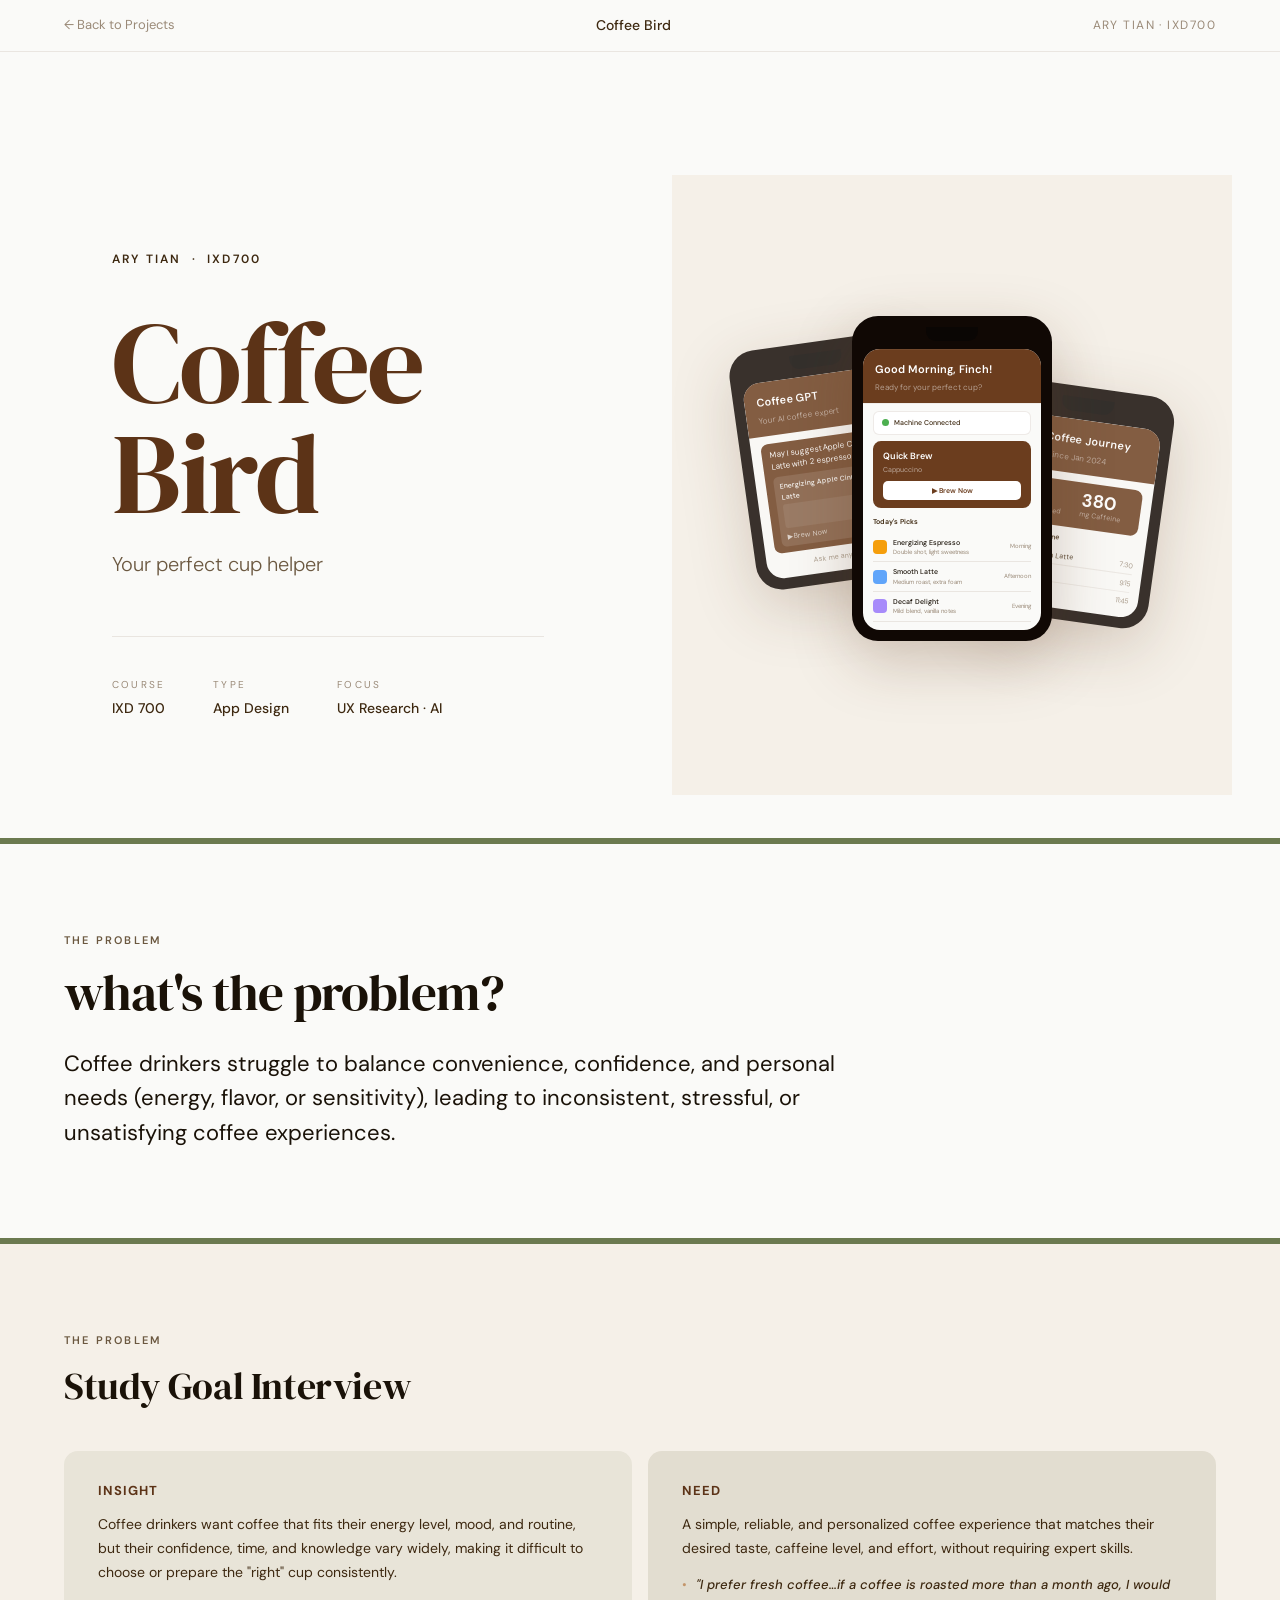
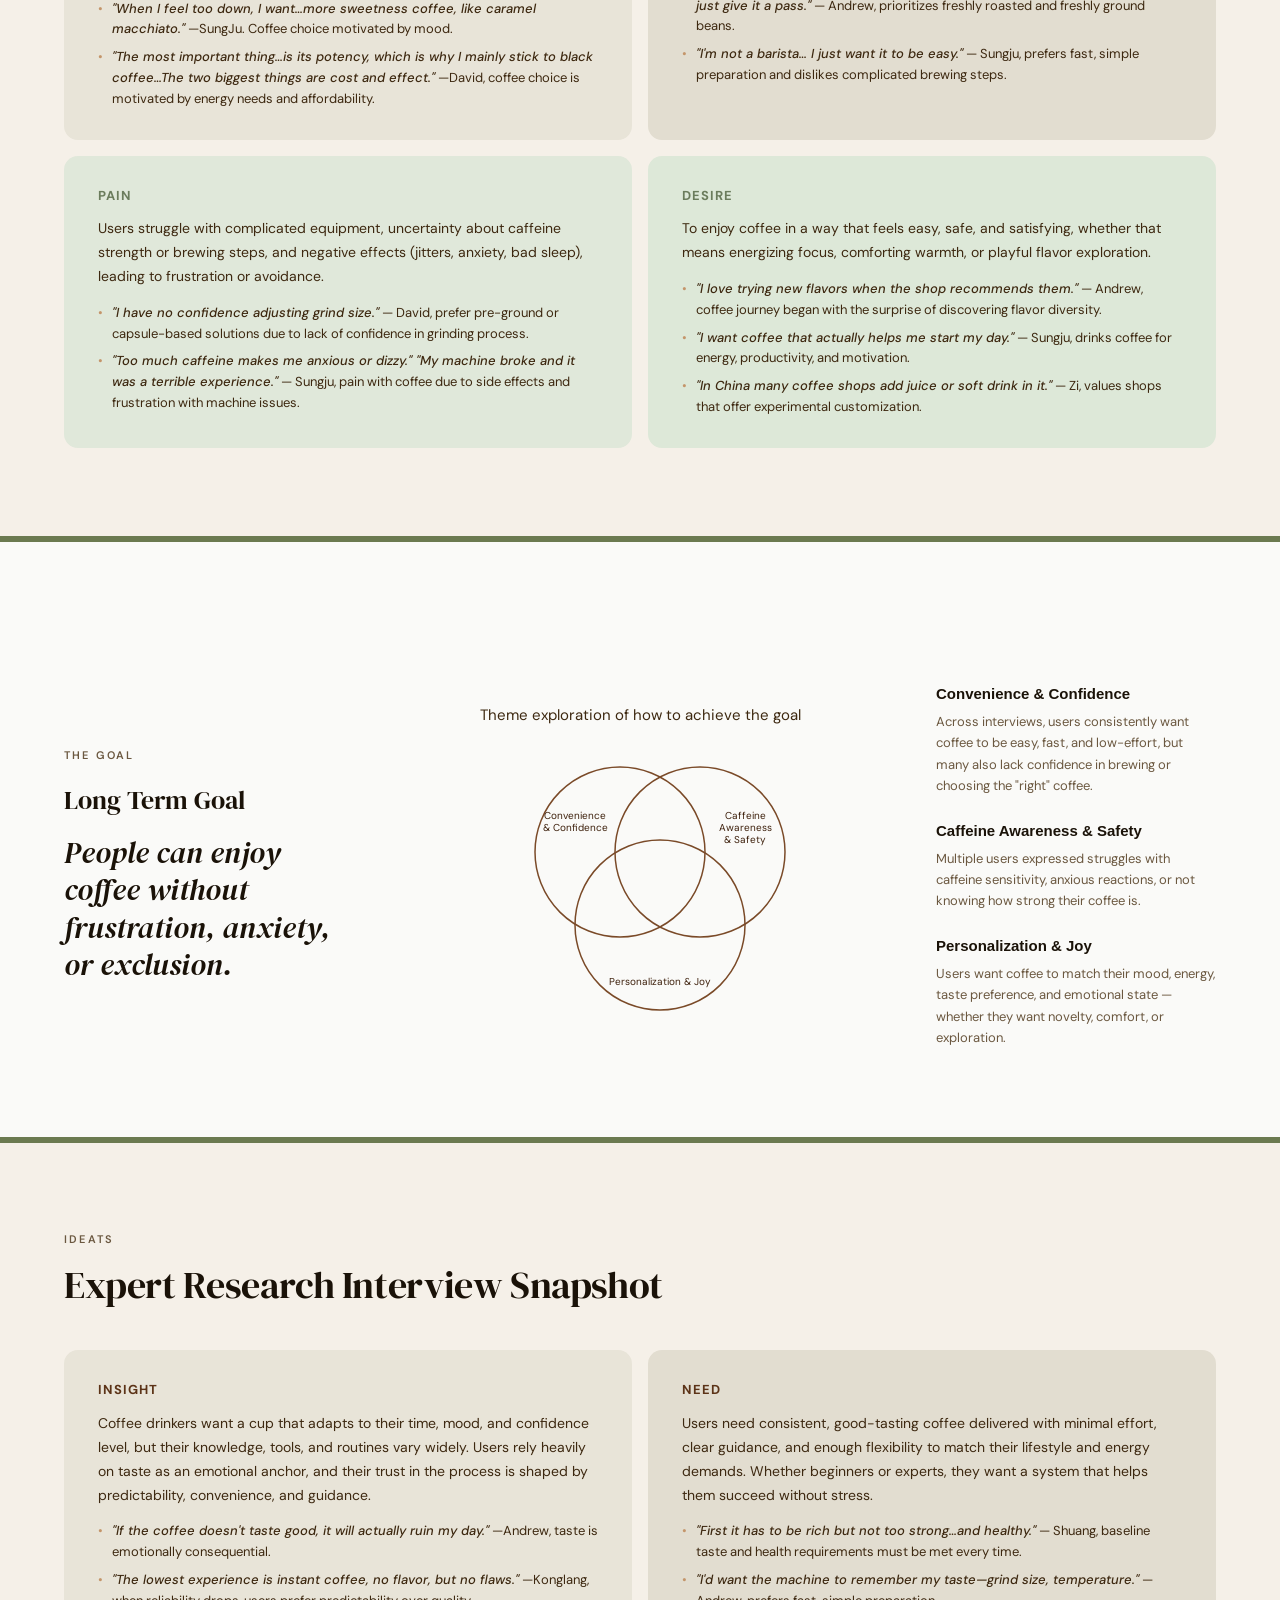
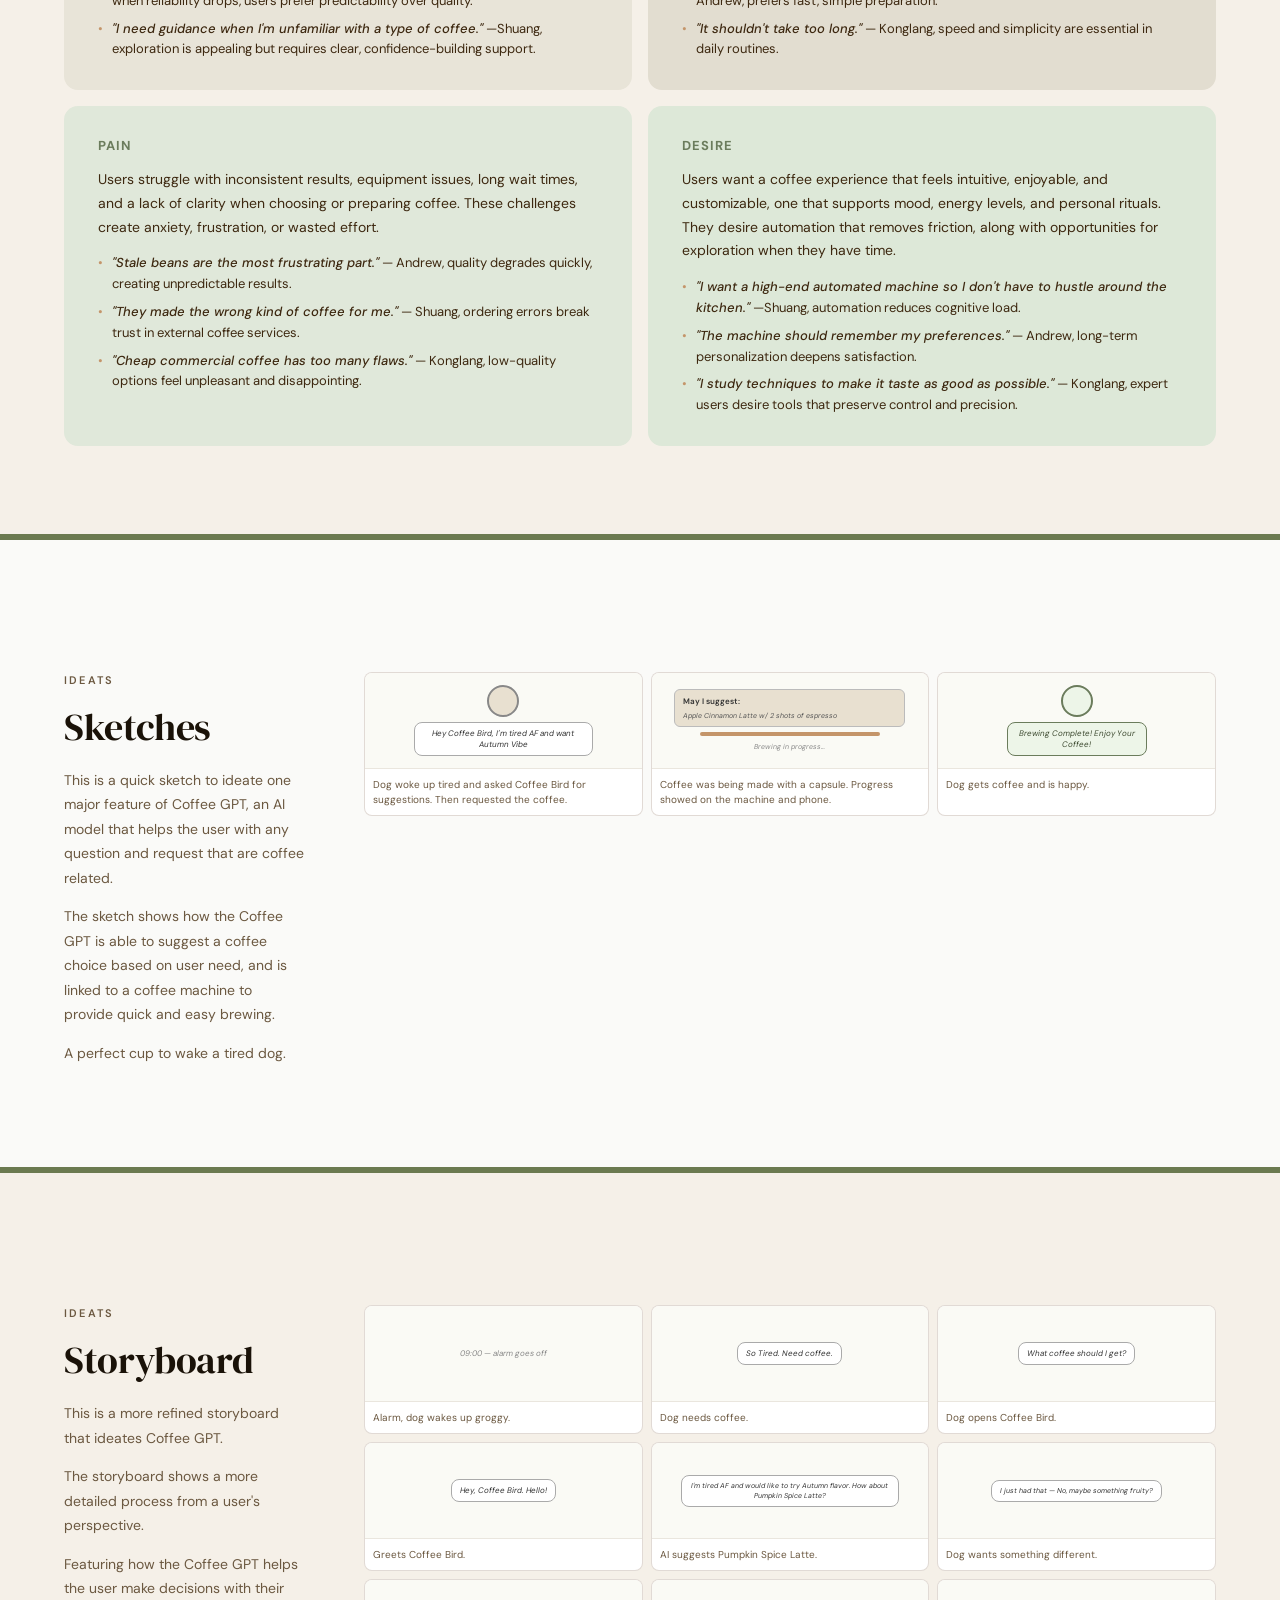
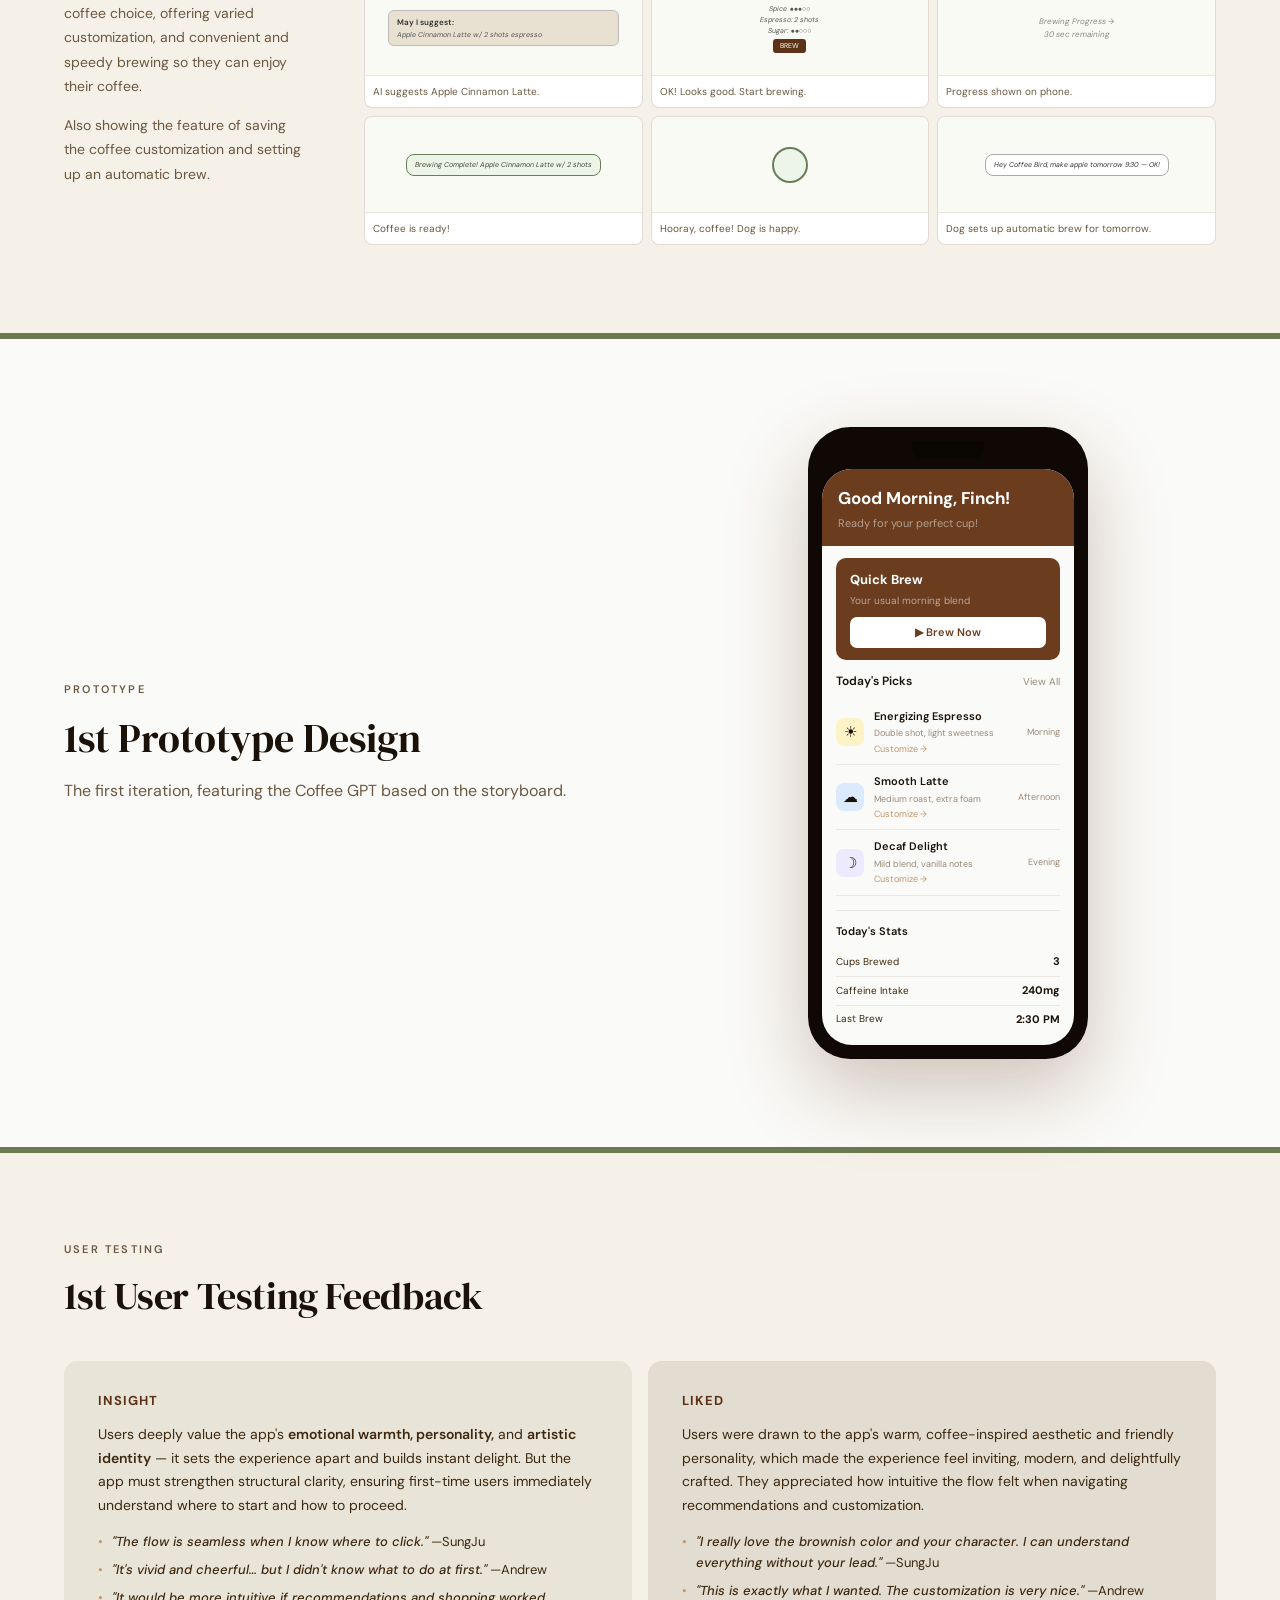
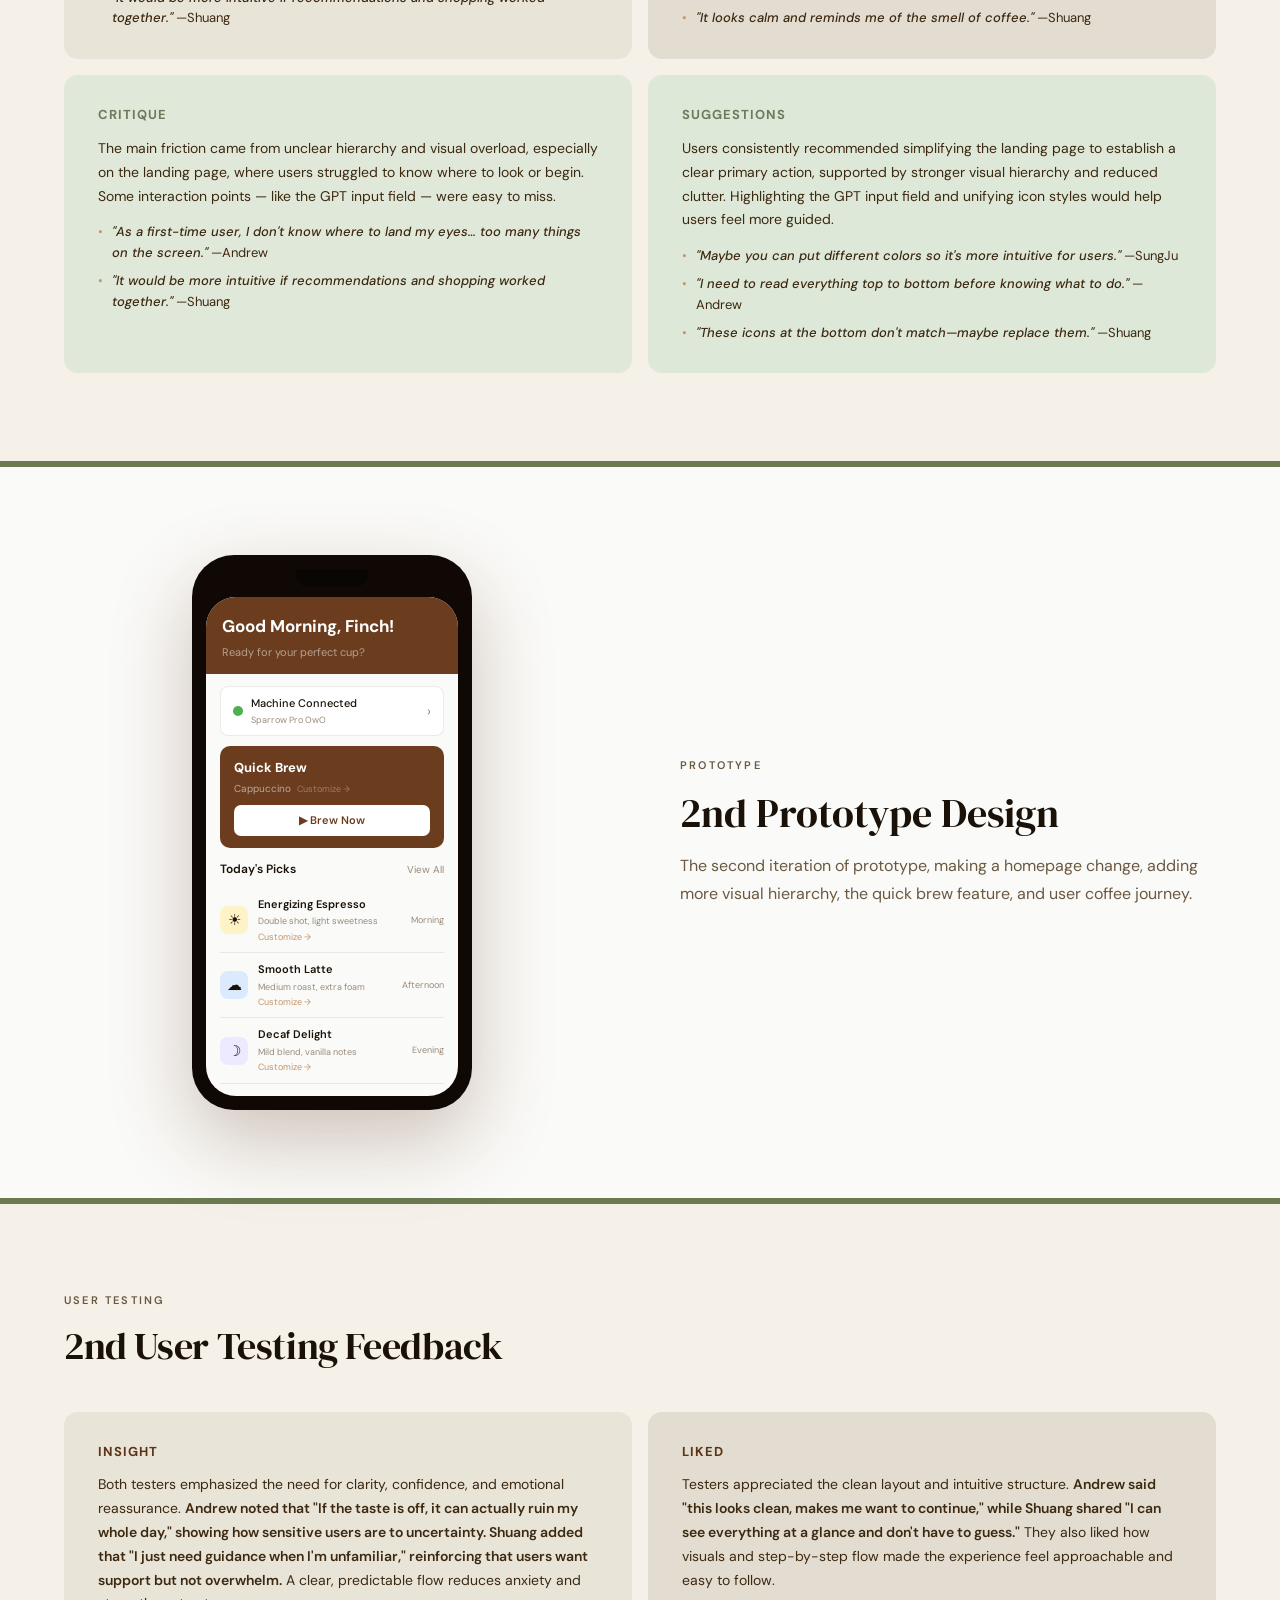
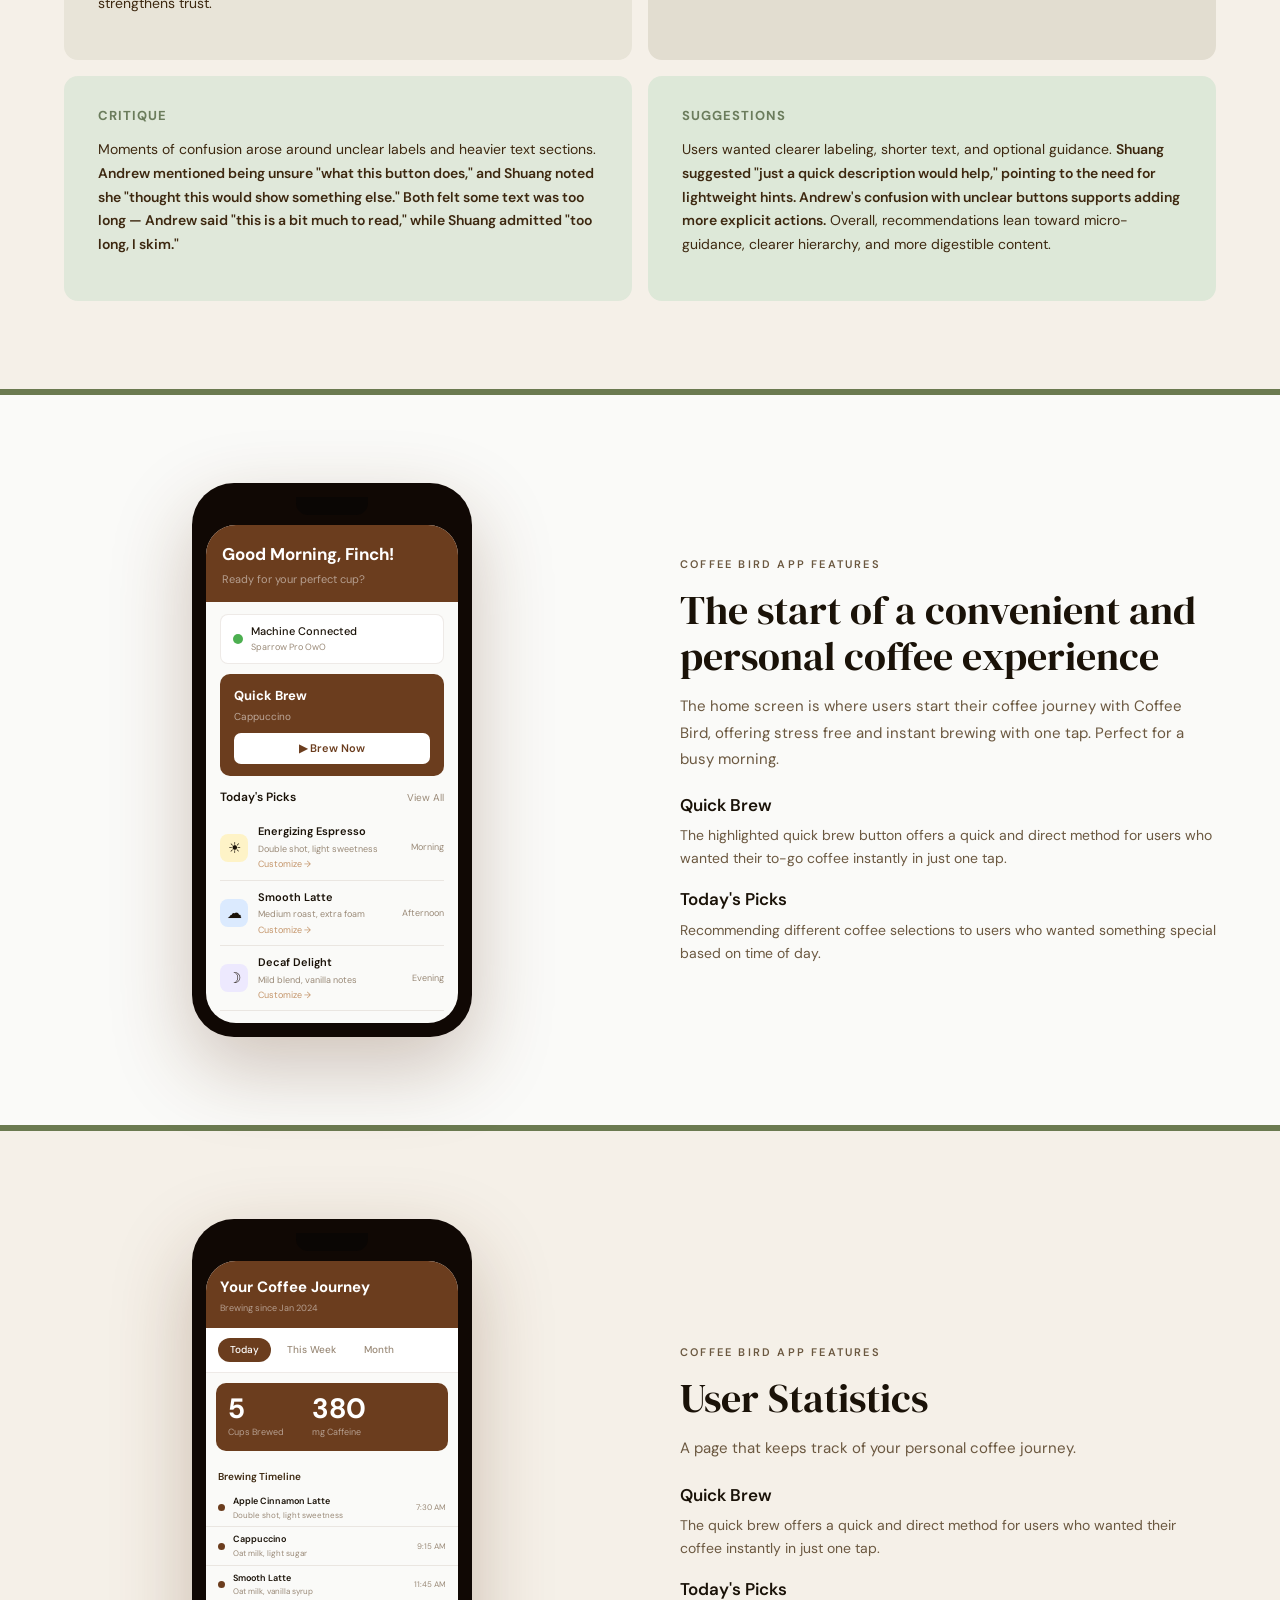
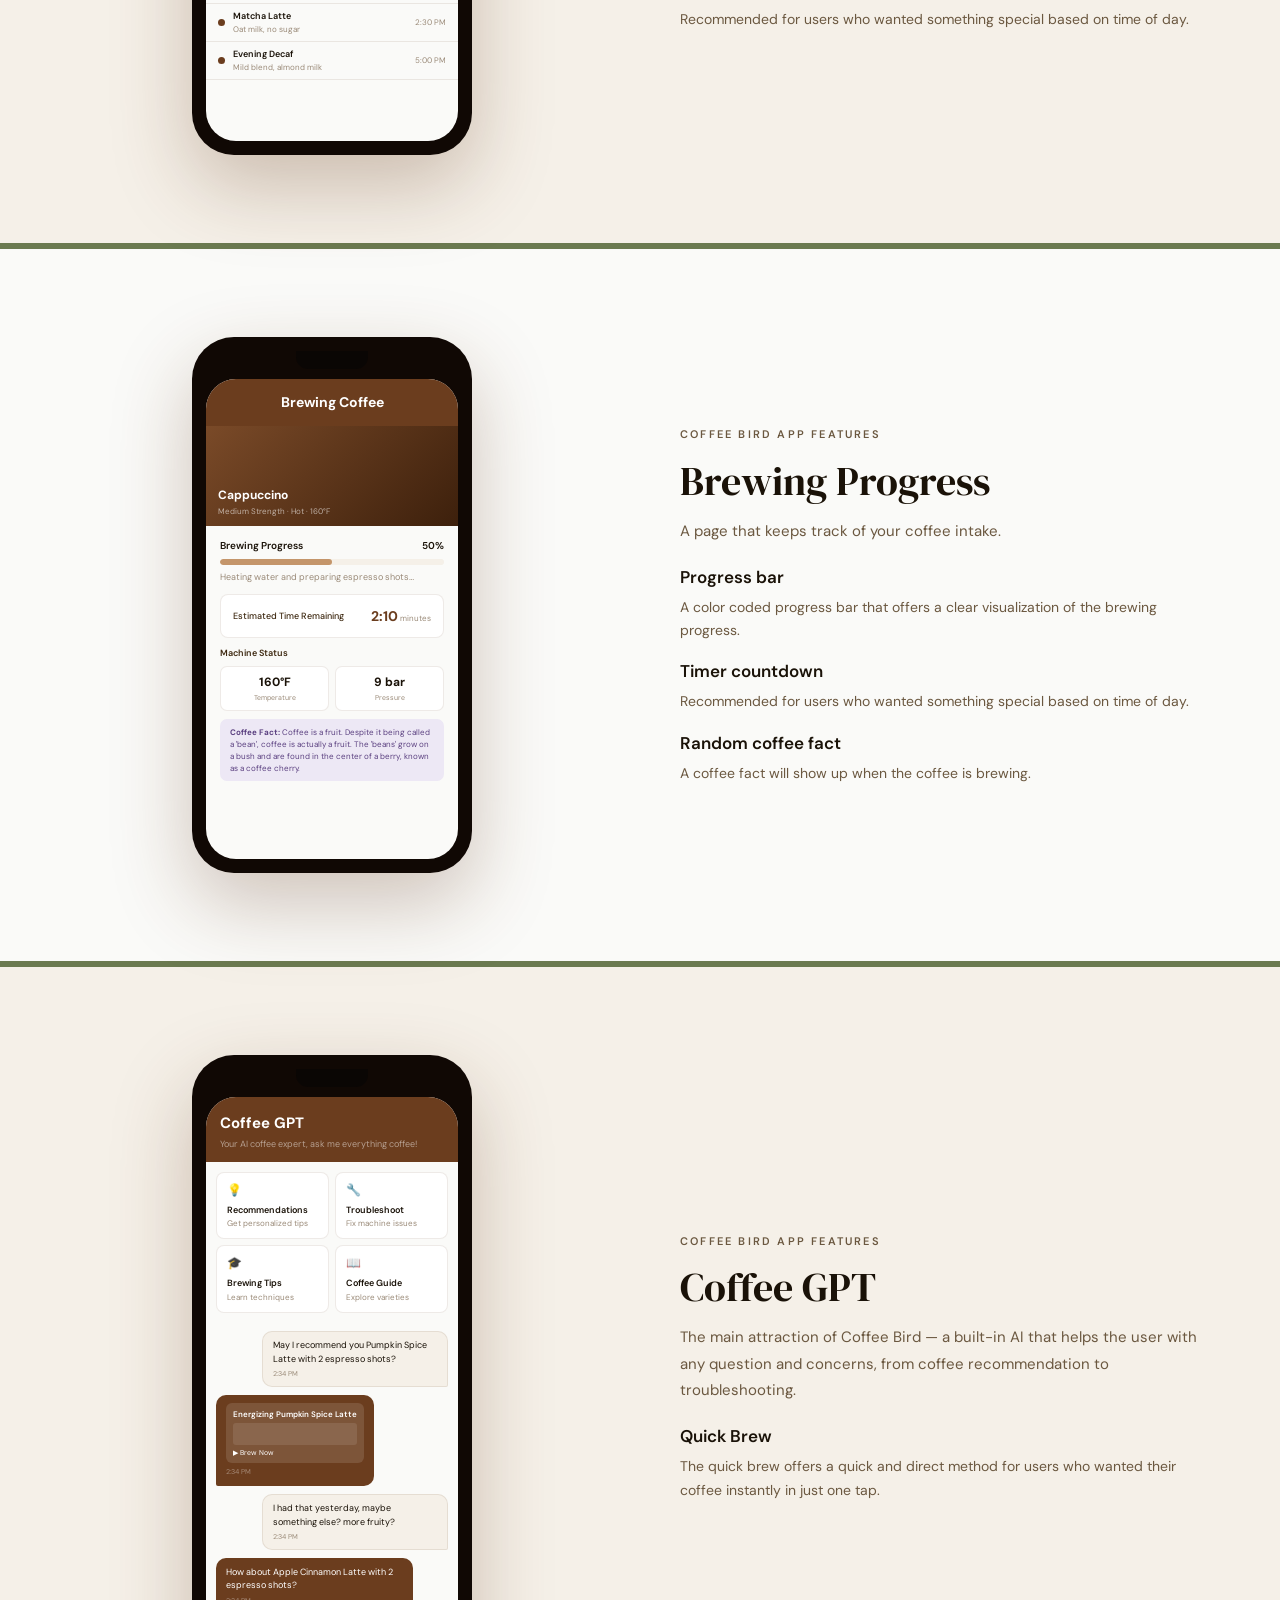
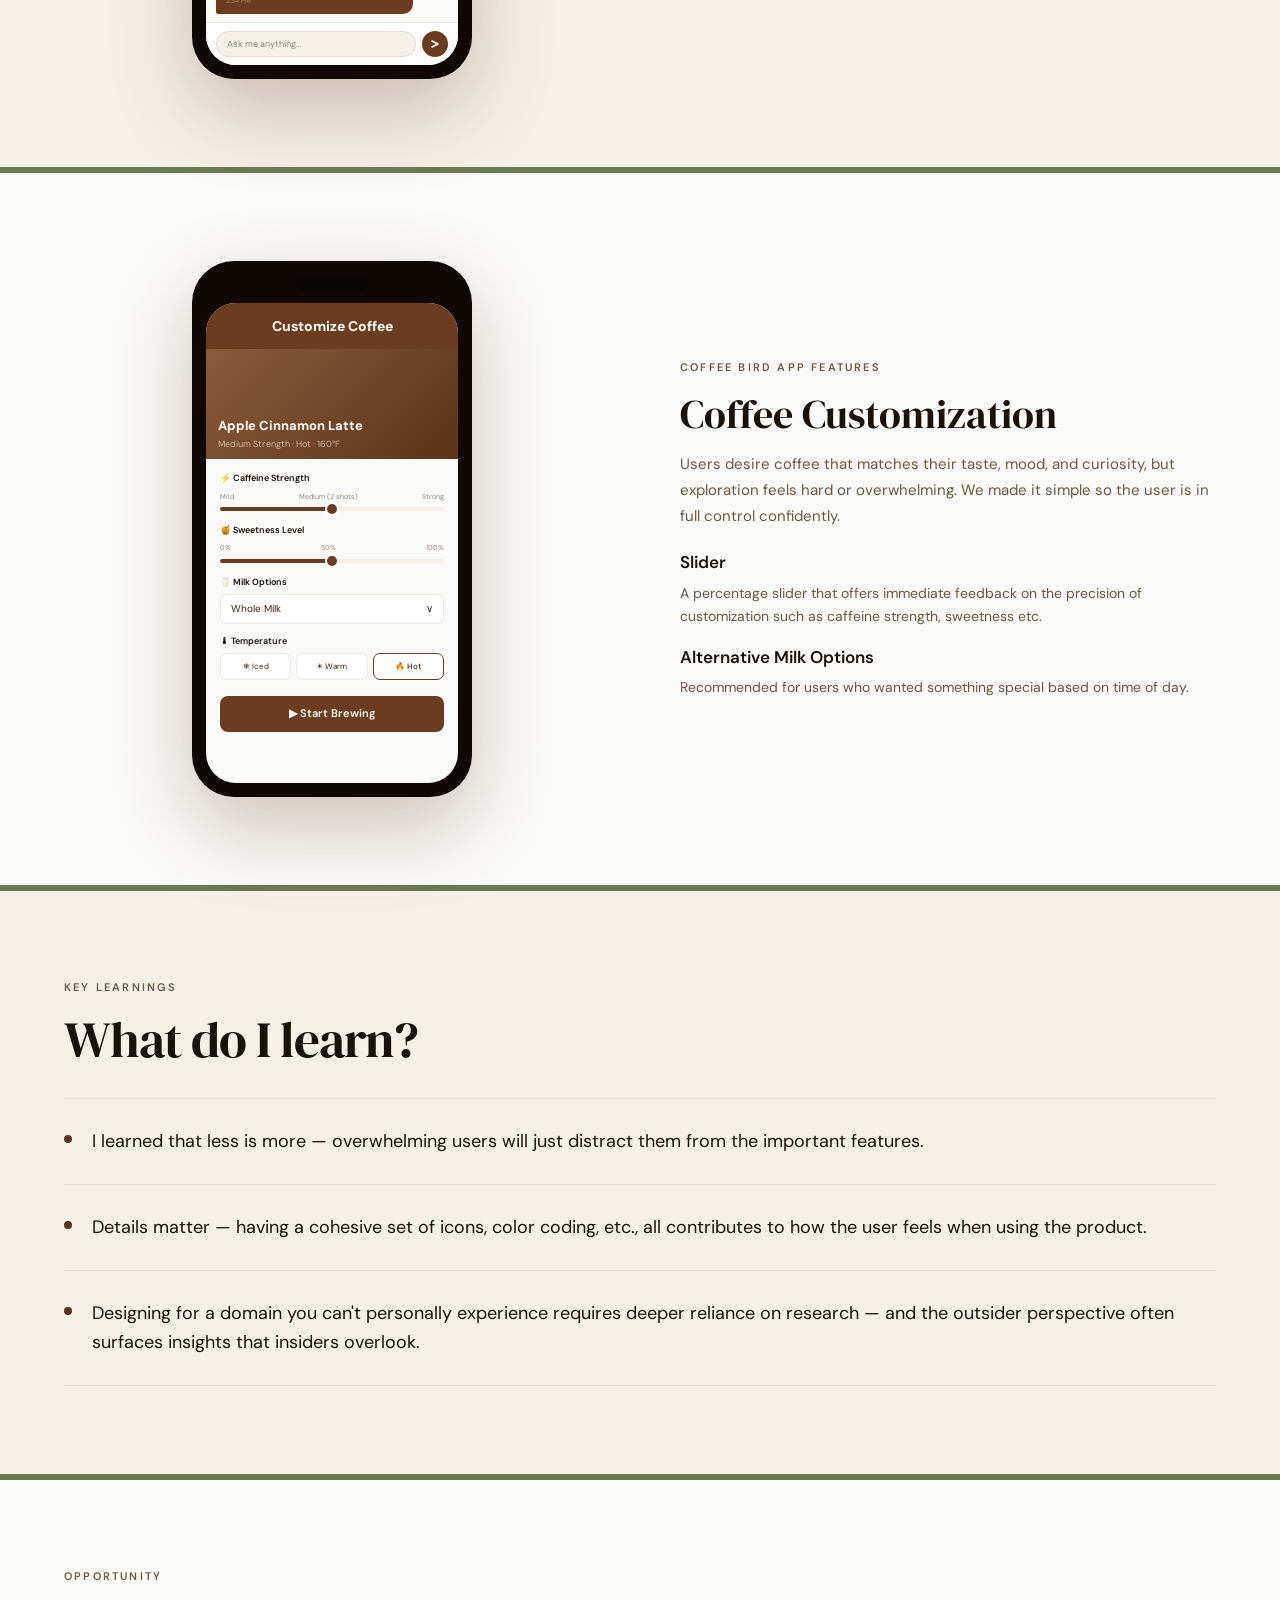
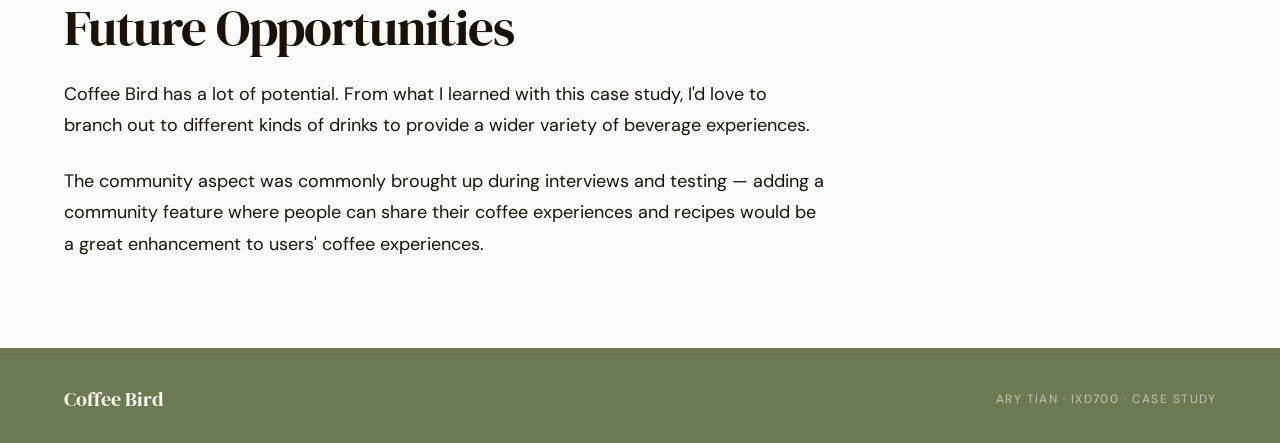
==== commit 49fb289d: "coffee bird css change" ====
--- a/coffeebird.html
+++ b/coffeebird.html
@@ -6,254 +6,9 @@
 <title>Coffee Bird — Case Study · Ary Tian IXD700</title>
 <link rel="preconnect" href="https://fonts.googleapis.com">
 <link href="https://fonts.googleapis.com/css2?family=DM+Serif+Display:ital@0;1&family=DM+Sans:ital,opsz,wght@0,9..40,300;0,9..40,400;0,9..40,500;0,9..40,600;1,9..40,300&display=swap" rel="stylesheet">
-<style>
-*,*::before,*::after{box-sizing:border-box;margin:0;padding:0}
-:root{
-  --brown:#5C3317;--brown-dark:#3D200C;--brown-mid:#7A4A28;--brown-app:#6B3D1E;
-  --tan:#C4956A;--tan-lt:#D4A882;--cream:#FAFAF8;--cream2:#F5F0E8;
-  --insight-bg:#E8E4D8;--need-bg:#E2DDD0;--pain-bg:#E0E8DA;--desire-bg:#DDE8D8;
-  --sage:#6B7C5C;--sage-bar:#6B7A50;
-  --text:#1A1208;--text-mid:#3D2810;--text-muted:#6B5840;--text-faint:#9A8A78;
-  --border:rgba(92,51,23,0.1);--border-mid:rgba(92,51,23,0.18);
-}
-html{scroll-behavior:smooth}
-body{font-family:'DM Sans',sans-serif;background:var(--cream);color:var(--text);font-size:16px;line-height:1.6;overflow-x:hidden}
-
-/* NAV */
-nav{display:flex;align-items:center;justify-content:space-between;padding:0 64px;height:52px;border-bottom:1px solid var(--border);background:var(--cream);position:sticky;top:0;z-index:50}
-.nav-back{font-size:13px;color:var(--text-faint);text-decoration:none}
-.nav-back:hover{color:var(--brown)}
-.nav-center{font-size:14px;font-weight:500;color:var(--text-mid)}
-.nav-right{font-size:12px;letter-spacing:.12em;text-transform:uppercase;color:var(--text-faint)}
-
-/* HERO */
-.hero{display:grid;grid-template-columns:1fr 1fr;min-height:88vh;border-bottom:6px solid var(--sage-bar)}
-.hero-left{padding:80px 64px;display:flex;flex-direction:column;justify-content:center}
-.hero-eyebrow{font-size:12px;font-weight:600;letter-spacing:.18em;text-transform:uppercase;color:var(--text-mid);margin-bottom:40px}
-.hero-title{font-family:'DM Serif Display',serif;font-size:clamp(72px,9vw,124px);font-weight:400;line-height:.95;color:var(--brown);margin-bottom:20px;letter-spacing:-.02em}
-.hero-tagline{font-size:20px;color:var(--text-muted);font-weight:300;margin-bottom:56px}
-.hero-meta-row{display:flex;gap:48px;padding-top:40px;border-top:1px solid var(--border)}
-.meta-label{font-size:10px;letter-spacing:.22em;text-transform:uppercase;color:var(--text-faint);margin-bottom:4px}
-.meta-val{font-size:14px;font-weight:500;color:var(--text-mid)}
-.hero-right{background:var(--cream2);display:flex;align-items:center;justify-content:center;padding:60px 40px;position:relative;overflow:hidden}
-
-/* PHONE CLUSTER */
-.phones-cluster{position:relative;width:420px;height:500px}
-.phone{position:absolute;background:#100804;border-radius:26px;padding:11px;box-shadow:0 20px 60px rgba(92,51,23,.25)}
-.phone-notch{width:52px;height:14px;background:#0A0604;border-radius:0 0 10px 10px;margin:0 auto 8px}
-.phone-screen{background:var(--cream);border-radius:17px;overflow:hidden}
-.phone-hdr{background:var(--brown-app);padding:12px 12px 10px}
-.phone-hdr-title{font-size:11px;font-weight:600;color:white;margin-bottom:2px}
-.phone-hdr-sub{font-size:8px;color:rgba(255,255,255,.5)}
-.phone-body{padding:8px 10px}
-.p-machine{display:flex;align-items:center;gap:5px;padding:5px 8px;background:white;border-radius:6px;margin-bottom:6px;border:.5px solid var(--border)}
-.p-dot{width:7px;height:7px;border-radius:50%;background:#4CAF50;flex-shrink:0}
-.p-mtext{font-size:7px;color:var(--text-mid);font-weight:500}
-.p-qb{background:var(--brown-app);border-radius:8px;padding:8px 10px;margin-bottom:8px}
-.p-qb-lbl{font-size:9px;font-weight:600;color:white;margin-bottom:1px}
-.p-qb-sub{font-size:7px;color:rgba(255,255,255,.55);margin-bottom:6px}
-.p-qb-btn{background:white;border-radius:5px;padding:4px;text-align:center;font-size:7px;font-weight:600;color:var(--brown-app)}
-.p-picks-lbl{font-size:7px;font-weight:600;color:var(--text-mid);margin-bottom:5px}
-.p-pick{display:flex;align-items:center;gap:6px;padding:4px 0;border-bottom:.5px solid var(--border)}
-.p-pick-dot{width:14px;height:14px;border-radius:4px;flex-shrink:0}
-.p-pick-name{font-size:7px;font-weight:500;color:var(--text)}
-.p-pick-sub{font-size:6px;color:var(--text-faint)}
-.p-pick-time{margin-left:auto;font-size:6px;color:var(--text-faint)}
-.phone-main{left:50%;top:50%;transform:translate(-50%,-52%);width:200px;z-index:3}
-.phone-lft{left:0;top:50%;transform:translateY(-60%) rotate(-8deg);z-index:2;opacity:.82;width:176px}
-.phone-rgt{right:0;top:50%;transform:translateY(-42%) rotate(8deg);z-index:2;opacity:.82;width:176px}
-
-/* SECTIONS */
-.section{padding:88px 64px;border-bottom:6px solid var(--sage-bar)}
-.section-alt{background:var(--cream2)}
-.eyebrow{font-size:11px;font-weight:600;letter-spacing:.2em;text-transform:uppercase;color:var(--text-muted);margin-bottom:16px}
-.sec-title{font-family:'DM Serif Display',serif;font-size:clamp(36px,4vw,56px);font-weight:400;line-height:1.05;color:var(--text);letter-spacing:-.02em}
-.sec-title-sm{font-family:'DM Serif Display',serif;font-size:clamp(28px,3vw,42px);font-weight:400;line-height:1.1;color:var(--text);letter-spacing:-.01em}
-.sec-body-lg{font-size:22px;line-height:1.55;color:var(--text);max-width:780px;margin-top:28px}
-.sec-body{font-size:15px;line-height:1.75;color:var(--text-muted);font-weight:300;max-width:640px;margin-top:16px}
-
-/* QUAD CARDS */
-.quad-grid{display:grid;grid-template-columns:1fr 1fr;gap:16px;margin-top:44px}
-.quad{border-radius:14px;padding:30px 34px}
-.quad.insight{background:var(--insight-bg)}.quad.need{background:var(--need-bg)}
-.quad.pain{background:var(--pain-bg)}.quad.desire{background:var(--desire-bg)}
-.quad-lbl{font-size:13px;font-weight:700;letter-spacing:.08em;text-transform:uppercase;color:var(--brown);margin-bottom:11px}
-.quad-lbl.g{color:var(--sage)}
-.quad-body{font-size:14px;line-height:1.7;color:var(--text-mid);margin-bottom:14px}
-.quad-body strong{font-weight:600}
-.quad ul{list-style:none;display:flex;flex-direction:column;gap:7px}
-.quad li{font-size:13px;line-height:1.6;color:var(--text-mid);padding-left:14px;position:relative}
-.quad li::before{content:'•';position:absolute;left:0;color:var(--tan)}
-.quad li em{font-style:italic;font-weight:500}
-
-/* VENN */
-.venn-layout{display:grid;grid-template-columns:280px 1fr 280px;gap:40px;align-items:center;margin-top:52px}
-.venn-goal-title{font-family:'DM Serif Display',serif;font-size:26px;color:var(--text);margin-bottom:12px}
-.venn-goal-body{font-family:'DM Serif Display',serif;font-style:italic;font-size:30px;color:var(--text);line-height:1.25}
-.venn-right{display:flex;flex-direction:column;gap:22px}
-.venn-item h4{font-size:15px;font-weight:600;color:var(--text);margin-bottom:5px}
-.venn-item p{font-size:13px;line-height:1.65;color:var(--text-muted)}
-
-/* STORY */
-.story-layout{display:grid;grid-template-columns:240px 1fr;gap:60px;align-items:start;margin-top:44px}
-.story-text p{font-size:14px;line-height:1.75;color:var(--text-muted);margin-bottom:14px}
-.story-grid{display:grid;grid-template-columns:repeat(3,1fr);gap:8px}
-.story-cell{border:1px solid var(--border-mid);border-radius:8px;overflow:hidden;background:white}
-.story-panel{height:96px;background:#FAFAF5;border-bottom:1px solid var(--border);display:flex;align-items:center;justify-content:center;padding:10px}
-.story-bubble{background:white;border:1.5px solid #aaa;border-radius:8px;padding:5px 8px;font-size:8px;line-height:1.4;color:#333;max-width:85%;text-align:center;font-style:italic}
-.story-cap{padding:8px;font-size:10px;line-height:1.5;color:var(--text-muted)}
-
-/* PROTOTYPE SPLIT */
-.proto-split{display:grid;grid-template-columns:1fr 1fr;gap:80px;align-items:center}
-.proto-split.rev{direction:rtl}.proto-split.rev>*{direction:ltr}
-.proto-text h2{font-family:'DM Serif Display',serif;font-size:40px;font-weight:400;color:var(--text);margin-bottom:16px;line-height:1.15}
-.proto-text p{font-size:16px;line-height:1.75;color:var(--text-muted)}
-.phone-wrap{display:flex;justify-content:center}
-
-/* LARGE PROTO PHONE */
-.lg-phone{background:#100804;border-radius:42px;padding:14px;box-shadow:0 30px 80px rgba(92,51,23,.28);width:280px}
-.lg-notch{width:72px;height:18px;background:#0A0604;border-radius:0 0 12px 12px;margin:0 auto 10px}
-.lg-screen{background:var(--cream);border-radius:30px;overflow:hidden;min-height:480px}
-.lg-hdr{background:var(--brown-app);padding:16px 16px 13px}
-.lg-hdr-name{font-size:17px;font-weight:700;color:white;margin-bottom:3px}
-.lg-hdr-sub{font-size:11px;color:rgba(255,255,255,.5)}
-.lg-body{padding:12px 14px}
-.lg-machine{display:flex;align-items:center;gap:8px;background:white;border:1px solid var(--border);border-radius:8px;padding:8px 12px;margin-bottom:10px}
-.lg-mdot{width:10px;height:10px;border-radius:50%;background:#4CAF50;flex-shrink:0}
-.lg-mname{font-size:11px;font-weight:500;color:var(--text)}
-.lg-msub{font-size:9px;color:var(--text-faint)}
-.lg-qb{background:var(--brown-app);border-radius:10px;padding:12px 14px;margin-bottom:12px}
-.lg-qb-lbl{font-size:13px;font-weight:700;color:white;margin-bottom:2px}
-.lg-qb-name{font-size:10px;color:rgba(255,255,255,.55);margin-bottom:8px}
-.lg-qb-btn{background:white;border-radius:7px;padding:7px;text-align:center;font-size:11px;font-weight:600;color:var(--brown-app)}
-.lg-picks-hdr{display:flex;justify-content:space-between;align-items:center;margin-bottom:8px}
-.lg-picks-lbl{font-size:12px;font-weight:600;color:var(--text)}
-.lg-view-all{font-size:10px;color:var(--text-faint)}
-.lg-pick{display:flex;align-items:center;gap:10px;padding:8px 0;border-bottom:1px solid var(--border)}
-.lg-pick-icon{width:28px;height:28px;border-radius:8px;flex-shrink:0;display:flex;align-items:center;justify-content:center;font-size:15px}
-.lg-pick-name{font-size:11px;font-weight:600;color:var(--text);margin-bottom:1px}
-.lg-pick-desc{font-size:9px;color:var(--text-faint)}
-.lg-pick-cust{font-size:9px;color:var(--tan);margin-top:1px}
-.lg-pick-time{margin-left:auto;font-size:9px;color:var(--text-faint);flex-shrink:0}
-.lg-stats-row{margin-top:14px;border-top:1px solid var(--border);padding-top:12px}
-.lg-stats-lbl{font-size:11px;font-weight:600;color:var(--text);margin-bottom:8px}
-.lg-stat-item{display:flex;align-items:center;justify-content:space-between;padding:5px 0;border-bottom:.5px solid var(--border)}
-.lg-stat-item:last-child{border-bottom:none}
-.lg-stat-name{font-size:10px;color:var(--text-mid)}
-.lg-stat-val{font-size:11px;font-weight:700;color:var(--text)}
-
-/* FEATURE SECTION */
-.feat-split{display:grid;grid-template-columns:1fr 1fr;gap:80px;align-items:center}
-.feat-split.rev{direction:rtl}.feat-split.rev>*{direction:ltr}
-.feat-eyebrow{font-size:11px;font-weight:600;letter-spacing:.2em;text-transform:uppercase;color:var(--text-muted);margin-bottom:14px}
-.feat-title{font-family:'DM Serif Display',serif;font-size:40px;font-weight:400;color:var(--text);margin-bottom:14px;line-height:1.15}
-.feat-intro{font-size:15px;line-height:1.75;color:var(--text-muted);margin-bottom:20px}
-.feat-sub{font-size:17px;font-weight:600;color:var(--text);margin-bottom:5px;margin-top:16px}
-.feat-subdesc{font-size:14px;line-height:1.65;color:var(--text-muted)}
-
-/* STATS SCREEN */
-.stats-scr{background:var(--cream);border-radius:30px;overflow:hidden;min-height:480px}
-.stats-hdr{background:var(--brown-app);padding:14px 14px 12px}
-.stats-hdr-t{font-size:15px;font-weight:700;color:white;margin-bottom:2px}
-.stats-hdr-s{font-size:9px;color:rgba(255,255,255,.5)}
-.stats-tabs{display:flex;gap:4px;padding:10px 12px;border-bottom:1px solid var(--border);background:white}
-.s-tab{padding:4px 12px;border-radius:20px;font-size:10px;font-weight:500;color:var(--text-faint)}
-.s-tab.on{background:var(--brown-app);color:white}
-.stats-ov{background:var(--brown-app);margin:10px;border-radius:10px;padding:12px;display:flex;gap:28px}
-.s-big{font-size:28px;font-weight:700;color:white;line-height:1;margin-bottom:2px}
-.s-sm{font-size:9px;color:rgba(255,255,255,.5)}
-.tl-lbl{font-size:10px;font-weight:600;color:var(--text-mid);padding:8px 12px 4px}
-.tl-row{display:flex;align-items:center;gap:8px;padding:5px 12px;border-bottom:.5px solid var(--border)}
-.tl-dot{width:7px;height:7px;border-radius:50%;background:var(--brown-app);flex-shrink:0}
-.tl-name{font-size:9px;font-weight:600;color:var(--text)}
-.tl-desc{font-size:8px;color:var(--text-faint)}
-.tl-t{margin-left:auto;font-size:8px;color:var(--text-faint)}
-
-/* BREW SCREEN */
-.brew-scr{background:var(--cream);border-radius:30px;overflow:hidden;min-height:480px}
-.brew-hdr{background:var(--brown-app);padding:12px 14px;text-align:center}
-.brew-hdr-t{font-size:14px;font-weight:700;color:white}
-.brew-hero{height:100px;background:linear-gradient(135deg,#7A4A28,#3D200C);display:flex;align-items:flex-end;padding:8px 12px}
-.brew-name{font-size:12px;font-weight:700;color:white}
-.brew-detail{font-size:8px;color:rgba(255,255,255,.6)}
-.brew-bd{padding:12px 14px}
-.brew-prog-row{display:flex;justify-content:space-between;font-size:10px;font-weight:600;color:var(--text);margin-bottom:5px}
-.brew-track{height:6px;background:var(--cream2);border-radius:3px;overflow:hidden;margin-bottom:5px}
-.brew-fill{height:100%;width:50%;background:var(--tan);border-radius:3px}
-.brew-status{font-size:9px;color:var(--text-faint);margin-bottom:10px}
-.brew-timer{background:white;border:1px solid var(--border);border-radius:8px;padding:8px 12px;display:flex;align-items:center;justify-content:space-between;margin-bottom:8px}
-.brew-timer-lbl{font-size:9px;color:var(--text-mid);font-weight:500}
-.brew-timer-val{font-size:14px;font-weight:700;color:var(--brown-app)}
-.brew-timer-unit{font-size:8px;color:var(--text-faint)}
-.brew-mach-lbl{font-size:9px;font-weight:600;color:var(--text-mid);margin-bottom:6px}
-.brew-mstats{display:grid;grid-template-columns:1fr 1fr;gap:6px;margin-bottom:8px}
-.brew-mstat{background:white;border:1px solid var(--border);border-radius:7px;padding:6px 10px;text-align:center}
-.brew-mstat-v{font-size:12px;font-weight:700;color:var(--text)}
-.brew-mstat-l{font-size:7px;color:var(--text-faint)}
-.brew-fact{background:#EDE8F5;border-radius:7px;padding:7px 10px;font-size:8px;color:#5B4080;line-height:1.5}
-
-/* GPT SCREEN */
-.gpt-scr{background:var(--cream);border-radius:30px;overflow:hidden;min-height:480px;display:flex;flex-direction:column}
-.gpt-hdr{background:var(--brown-app);padding:14px 14px 10px}
-.gpt-hdr-t{font-size:15px;font-weight:700;color:white;margin-bottom:2px}
-.gpt-hdr-s{font-size:9px;color:rgba(255,255,255,.5)}
-.gpt-shortcuts{display:grid;grid-template-columns:1fr 1fr;gap:6px;padding:10px}
-.gpt-sc{background:white;border:1px solid var(--border);border-radius:8px;padding:8px 10px}
-.gpt-sc-icon{font-size:12px;margin-bottom:3px}
-.gpt-sc-name{font-size:9px;font-weight:600;color:var(--text)}
-.gpt-sc-sub{font-size:8px;color:var(--text-faint)}
-.chat-area{flex:1;padding:8px 10px;display:flex;flex-direction:column;gap:8px;overflow:hidden}
-.chat-user{align-self:flex-end;background:var(--cream2);border:1px solid var(--border);border-radius:10px 10px 2px 10px;padding:6px 10px;font-size:9px;color:var(--text);max-width:80%}
-.chat-ai{align-self:flex-start;background:var(--brown-app);border-radius:10px 10px 10px 2px;padding:8px 10px;font-size:9px;color:white;max-width:85%;line-height:1.5}
-.chat-t{font-size:7px;color:rgba(255,255,255,.4);margin-top:3px}
-.chat-t2{font-size:7px;color:var(--text-faint);margin-top:2px}
-.gpt-bar{padding:8px 10px;background:white;border-top:1px solid var(--border);display:flex;gap:6px;align-items:center}
-.gpt-inp{flex:1;height:26px;border:1px solid var(--border);border-radius:13px;padding:0 10px;font-size:9px;color:var(--text-faint);background:var(--cream2);display:flex;align-items:center}
-.gpt-send{width:26px;height:26px;background:var(--brown-app);border-radius:50%;display:flex;align-items:center;justify-content:center}
-
-/* CUST SCREEN */
-.cust-scr{background:var(--cream);border-radius:30px;overflow:hidden;min-height:480px}
-.cust-hdr{background:var(--brown-app);padding:12px 14px;display:flex;align-items:center;justify-content:center}
-.cust-hdr-t{font-size:14px;font-weight:700;color:white}
-.cust-hero{height:110px;background:linear-gradient(135deg,#8B5C3A,#5C3317);display:flex;align-items:flex-end;padding:8px 12px}
-.cust-hero-name{font-size:13px;font-weight:700;color:white}
-.cust-hero-d{font-size:9px;color:rgba(255,255,255,.6)}
-.cust-ctrls{padding:12px 14px;display:flex;flex-direction:column;gap:10px}
-.cust-lbl{font-size:9px;font-weight:600;color:var(--text);margin-bottom:5px}
-.cust-sldr{height:4px;background:var(--cream2);border-radius:2px;position:relative;margin-bottom:2px}
-.cust-fill{height:100%;background:var(--brown-app);border-radius:2px}
-.cust-thumb{position:absolute;top:-5px;width:14px;height:14px;background:var(--brown-app);border-radius:50%;border:2px solid white}
-.cust-lbls{display:flex;justify-content:space-between;font-size:7px;color:var(--text-faint)}
-.cust-temp{display:grid;grid-template-columns:repeat(3,1fr);gap:5px;margin-top:4px}
-.cust-tbtn{border:1px solid var(--border);border-radius:7px;padding:6px 4px;text-align:center;font-size:8px;color:var(--text-mid);background:white}
-.cust-tbtn.on{border-color:var(--brown-app);color:var(--brown-app);font-weight:600}
-.cust-start{background:var(--brown-app);border-radius:8px;padding:9px;text-align:center;font-size:11px;font-weight:600;color:white;margin:4px 14px 12px}
-
-/* LEARNINGS */
-.learn-list{margin-top:32px;display:flex;flex-direction:column;gap:0}
-.learn-item{display:flex;gap:20px;padding:28px 0;border-bottom:1px solid var(--border)}
-.learn-item:first-child{border-top:1px solid var(--border)}
-.learn-dot{width:8px;height:8px;border-radius:50%;background:var(--brown);flex-shrink:0;margin-top:8px}
-.learn-text{font-size:18px;line-height:1.6;color:var(--text)}
-
-/* FUTURE */
-.future-p{font-size:18px;line-height:1.75;color:var(--text);max-width:760px;margin-top:24px}
-
-/* FOOTER */
-footer{background:var(--sage-bar);padding:28px 64px;display:flex;align-items:center;justify-content:space-between}
-.foot-l{font-family:'DM Serif Display',serif;font-size:20px;color:white}
-.foot-r{font-size:12px;letter-spacing:.12em;text-transform:uppercase;color:rgba(255,255,255,.6)}
-
-/* ANIM */
-@keyframes fadeUp{from{opacity:0;transform:translateY(16px)}to{opacity:1;transform:translateY(0)}}
-.hero-left>*{animation:fadeUp .5s ease both}
-.hero-left>*:nth-child(1){animation-delay:.05s}.hero-left>*:nth-child(2){animation-delay:.12s}
-.hero-left>*:nth-child(3){animation-delay:.18s}.hero-left>*:nth-child(4){animation-delay:.25s}
-.hero-left>*:nth-child(5){animation-delay:.32s}
-.hero-right{animation:fadeUp .6s ease .25s both}
-</style>
+<link rel="stylesheet" href="styleguide.css">
 </head>
-<body>
+<body class="page-coffeebird">
 
 <nav>
   <a href="index.html" class="nav-back">← Back to Projects</a>
--- a/styleguide.css
+++ b/styleguide.css
@@ -0,0 +1,2777 @@
+:root {
+	--color-neutral-light: #ddeaad;
+	--color-neutral-medium: #9fbe5a;
+	--color-neutral-dark: #34451f;
+
+	--color-main-light: #ead7c9;
+	--color-main-medium: #956433;
+	--color-main-dark: #49220a;
+
+	--color-black: #000;
+	--color-white: #fff;
+
+	--header-height: 3rem;
+	--spacing: 1rem;
+
+	--font-serif: Georgia,"times New Roman",serif;
+	--font-sans: Helvetiva, Arial, sans-serif;
+
+	/* Portfolio layout aliases (use styleguide tokens) */
+	--cream: var(--color-main-light);
+	--ink: var(--color-main-dark);
+	--muted: var(--color-neutral-medium);
+	--accent: var(--color-main-medium);
+	--accent-light: var(--color-main-light);
+	--border: rgba(52, 69, 31, 0.15);
+	--serif: var(--font-serif);
+	--sans: var(--font-sans);
+
+	/* Figma Desktop-1 (IXD-755) */
+	--figma-page: #f4efeb;
+	--figma-hero-text: #f4efeb;
+	--figma-heading: #482013;
+	--figma-nav-h: 88px;
+}
+
+.sunflower-title {
+	font-family: "Sunflower", sans-serif;
+	font-optical-sizing: auto;
+	font-weight: 600;
+	font-style: normal;
+}
+
+.nunito-body {
+	font-family: "Nunito", sans-serif;
+	font-optical-sizing: auto;
+	font-weight: 600;
+	font-style: normal;
+}
+
+h1, h2, h3, h4 {
+	font-family: "Sunflower", sans-serif;
+	font-optical-sizing: auto;
+	font-weight: 600;
+	font-style: normal;
+}
+
+*, *::before, *::after { box-sizing: border-box; margin: 0; padding: 0; }
+
+html {
+	scroll-behavior: smooth;
+	scroll-padding-top: calc(var(--figma-nav-h) + 1rem);
+}
+
+body {
+	font-family: "Nunito", var(--font-sans);
+	font-optical-sizing: auto;
+	font-weight: 600;
+	font-style: normal;
+	background: var(--figma-page);
+	color: var(--figma-heading);
+	font-size: 15px;
+	line-height: 1.6;
+	-webkit-font-smoothing: antialiased;
+}
+
+/* NAV */
+nav {
+	position: fixed; 
+	top: 0; 
+	left: 0; 
+	right: 0; 
+	z-index: 100;
+	display: flex; align-items: center; justify-content: space-between;
+	padding: 1.25rem 3rem;
+	background: var(--cream);
+	border-bottom: 1px solid var(--border);
+}
+.nav-logo {
+	font-family: var(--font-serif);
+	font-size: 1.1rem;
+	letter-spacing: 0.02em;
+}
+.nav-links { display: flex; gap: 2rem; list-style: none; }
+.nav-links a {
+	text-decoration: none; color: var(--muted); font-size: 13px;
+	letter-spacing: 0.06em; text-transform: uppercase; font-weight: 500;
+	transition: color 0.2s;
+}
+.nav-links a:hover { color: var(--ink); }
+.nav-cta {
+	background: var(--ink); color: var(--cream) !important;
+	padding: 0.45rem 1.1rem; border-radius: 2rem;
+	font-size: 12px !important;
+}
+.nav-cta:hover { background: var(--accent); color: var(--cream); }
+
+/* HERO */
+.hero {
+	min-height: 100vh; 
+	padding: 0 3rem;
+	display: grid; 
+	grid-template-columns: 1fr 1fr; 
+	gap: 4rem;
+	align-items: center; 
+	padding-top: 5rem;
+}
+.hero-text h1 {
+	font-family: var(--font-serif); font-size: clamp(3rem, 6vw, 5.5rem);
+	line-height: 1.08; font-weight: 700;
+	letter-spacing: -0.02em; margin-bottom: 1.5rem;
+}
+.hero-text h1 em {
+	font-style: italic; color: var(--accent);
+}
+.hero-sub {
+	color: var(--muted); font-size: 16px; max-width: 38ch;
+	margin-bottom: 2.5rem; line-height: 1.7;
+}
+.hero-actions { display: flex; gap: 1rem; align-items: center; }
+.btn-primary {
+	background: var(--ink); color: var(--cream);
+	padding: 0.85rem 2rem; border-radius: 2rem;
+	text-decoration: none; font-size: 14px; font-weight: 500;
+	letter-spacing: 0.03em; transition: background 0.2s, transform 0.15s;
+	display: inline-block;
+}
+.btn-primary:hover { background: var(--accent); transform: translateY(-1px); }
+.btn-ghost {
+	color: var(--ink); text-decoration: none;
+	font-size: 14px; font-weight: 500;
+	display: flex; align-items: center; gap: 0.4rem;
+	border-bottom: 1px solid var(--ink); padding-bottom: 1px;
+	transition: color 0.2s, border-color 0.2s;
+}
+.btn-ghost:hover { color: var(--accent); border-color: var(--accent); }
+
+.hero-visual {
+	display: flex; justify-content: center; align-items: center;
+	position: relative;
+}
+.hero-img-wrap {
+	width: 420px; height: 500px;
+	border-radius: 12px 12px 80px 12px;
+	overflow: hidden; position: relative;
+	background: linear-gradient(135deg, #D8C8B8 0%, #C4AE98 100%);
+}
+.hero-img-fill {
+	width: 100%; height: 100%;
+	display: flex; align-items: center; justify-content: center;
+	font-family: var(--font-serif); font-size: 1.1rem; color: rgba(73, 34, 10, 0.35);
+	letter-spacing: 0.06em;
+}
+.hero-badge {
+	position: absolute; bottom: 2rem; left: -2rem;
+	background: var(--accent); color: var(--color-white);
+	padding: 0.9rem 1.4rem; border-radius: 0.75rem;
+	font-size: 13px; font-weight: 500; line-height: 1.4;
+	box-shadow: 0 8px 24px rgba(149, 100, 51, 0.35);
+}
+.hero-badge strong { display: block; font-size: 1.5rem; font-weight: 700; }
+.hero-stat {
+	position: absolute; top: 2rem; right: -1.5rem;
+	background: var(--color-white); padding: 0.9rem 1.4rem;
+	border-radius: 0.75rem; font-size: 13px; color: var(--muted);
+	box-shadow: 0 4px 20px rgba(0,0,0,0.08);
+}
+.hero-stat strong { display: block; font-size: 1.2rem; font-weight: 700; color: var(--ink); }
+
+/* MARQUEE */
+.marquee-wrap {
+	border-top: 1px solid var(--border); border-bottom: 1px solid var(--border);
+	padding: 0.9rem 0; overflow: hidden; display: flex;
+}
+.marquee-track {
+	display: flex; gap: 3rem; animation: marquee 22s linear infinite;
+	white-space: nowrap;
+}
+.marquee-item {
+	font-family: var(--font-serif); font-style: italic;
+	color: var(--muted); font-size: 1rem;
+	display: flex; align-items: center; gap: 1rem;
+}
+.marquee-dot { width: 5px; height: 5px; border-radius: 50%; background: var(--accent); display: inline-block; }
+@keyframes marquee { from { transform: translateX(0); } to { transform: translateX(-50%); } }
+
+/* SECTION COMMON */
+section { padding: 6rem 3rem; }
+.section-label {
+	font-size: 11px; text-transform: uppercase; letter-spacing: 0.12em;
+	color: var(--accent); font-weight: 500; margin-bottom: 1rem;
+}
+.section-title {
+	font-family: var(--font-serif); font-size: clamp(2rem, 4vw, 3rem);
+	line-height: 1.15; margin-bottom: 3rem;
+}
+
+
+/* WORK */
+.work-showcase {
+	display: grid;
+	gap: 1.35rem;
+}
+
+.work-grid {
+	display: grid;
+	grid-template-columns: repeat(3, minmax(0, 1fr));
+	gap: 1rem;
+}
+
+.work-item {
+	position: relative;
+	overflow: hidden;
+	border: 1px solid var(--figma-heading);
+	border-radius: 36px;
+	min-height: 407px;
+	background-color: #d6d6d6;
+	background-position: center;
+	background-size: cover;
+	background-repeat: no-repeat;
+	display: block;
+	text-decoration: none;
+	color: inherit;
+}
+
+.work-item:hover {
+	transform: translateY(-2px);
+	transition: transform 0.2s ease;
+}
+
+.work-item:focus-visible {
+	outline: 2px solid var(--color-main-medium);
+	outline-offset: 2px;
+}
+
+.work-item--vendor {
+	background-image: url("img/homepage_header.png");
+}
+
+.work-item--artu {
+	background-image:
+		linear-gradient(150deg, rgba(42, 14, 74, 0.45), rgba(0, 0, 0, 0.2)),
+		url("img/homepage_header.png");
+}
+
+.work-item--coffee {
+	background-color: #ececec;
+	background-image:
+		linear-gradient(160deg, rgba(255, 255, 255, 0.65), rgba(142, 142, 142, 0.2)),
+		url("img/Areems.png");
+	background-size: cover, 120%;
+	background-position: center, center;
+}
+
+.work-item--finch {
+	background-color: #e6f4ff;
+	background-image:
+		linear-gradient(160deg, rgba(255, 255, 255, 0.45), rgba(117, 163, 197, 0.18)),
+		url("img/logo.png");
+	background-size: cover, 74%;
+	background-position: center, center;
+}
+
+.work-glass {
+	position: absolute;
+	left: 50%;
+	top: 50%;
+	transform: translate(-50%, -50%);
+	width: min(74%, 274px);
+	height: 281px;
+	border-radius: 24px;
+	border: 1px solid rgba(72, 32, 19, 0.28);
+	backdrop-filter: blur(8px);
+	background: linear-gradient(152deg, rgba(162, 113, 97, 0.4) 3%, rgba(199, 164, 119, 0.1) 94%);
+	display: flex;
+	align-items: center;
+	justify-content: center;
+	padding: 1rem;
+}
+
+.work-glass--left {
+	left: clamp(1.9rem, 4vw, 2.6rem);
+	top: 3.3rem;
+	transform: none;
+}
+
+.work-glass h3 {
+	font-family: "Sunflower", sans-serif;
+	font-weight: 700;
+	font-size: clamp(1.45rem, 2.1vw, 2.5rem);
+	line-height: 1.1;
+	text-align: center;
+	color: #fff;
+}
+
+.work-item--artu .work-glass h3 {
+	font-size: clamp(1.05rem, 1.5vw, 1.5rem);
+}
+
+.work-item--coffee .work-glass {
+	background: linear-gradient(152deg, rgba(51, 51, 51, 0.1) 3%, rgba(153, 153, 153, 0.4) 94%);
+}
+
+.work-item--coffee .work-glass h3 {
+	color: #353535;
+	font-size: clamp(1.15rem, 1.65vw, 1.5rem);
+}
+
+.work-item--finch .work-glass {
+	background: linear-gradient(152deg, rgba(204, 204, 204, 0.1) 3%, rgba(2, 2, 2, 0.4) 94%);
+}
+
+.work-item--finch .work-glass h3 {
+	font-size: clamp(1.2rem, 1.75vw, 1.5rem);
+}
+
+/* SERVICES */
+.services-section { background: var(--ink); color: var(--cream); }
+.services-section .section-label { color: var(--accent); }
+.services-section .section-title { color: var(--cream); }
+.services-grid { display: grid; grid-template-columns: repeat(3, 1fr); gap: 2rem; }
+.service-card {
+	padding: 2rem; border: 1px solid rgba(255,255,255,0.1);
+	border-radius: 12px; transition: border-color 0.2s, background 0.2s;
+}
+.service-card:hover { border-color: var(--accent); background: rgba(149, 100, 51, 0.12); }
+.service-num {
+	font-family: var(--font-serif); font-size: 2.5rem; color: rgba(255,255,255,0.12);
+	margin-bottom: 1rem; line-height: 1;
+}
+.service-card h3 { font-family: var(--font-serif); font-size: 1.2rem; margin-bottom: 0.75rem; }
+.service-card p { color: rgba(234, 215, 201, 0.65); font-size: 14px; line-height: 1.7; }
+
+/* CONTACT */
+.contact-inner {
+	display: grid; grid-template-columns: 1fr 1fr; gap: 6rem; align-items: start;
+}
+
+.contact-inner--single {
+	grid-template-columns: 1fr;
+	max-width: 42rem;
+}
+.contact-form { display: flex; flex-direction: column; gap: 1.25rem; }
+.form-row { display: grid; grid-template-columns: 1fr 1fr; gap: 1rem; }
+.form-group { display: flex; flex-direction: column; gap: 0.4rem; }
+.form-group label { font-size: 11px; text-transform: uppercase; letter-spacing: 0.1em; color: var(--muted); }
+.form-group input, .form-group textarea {
+	background: var(--color-white); border: 1px solid var(--border);
+	border-radius: 8px; padding: 0.8rem 1rem; font-family: var(--font-sans);
+	font-size: 14px; color: var(--ink); outline: none;
+	transition: border-color 0.2s;
+}
+.form-group input:focus, .form-group textarea:focus { border-color: var(--accent); }
+.form-group textarea { resize: vertical; min-height: 120px; }
+.contact-left h2 { font-family: var(--font-serif); font-size: 2.5rem; line-height: 1.2; margin-bottom: 1.5rem; }
+.contact-left p { color: var(--muted); line-height: 1.8; margin-bottom: 2rem; }
+.contact-detail { display: flex; flex-direction: column; gap: 1rem; }
+.contact-item { display: flex; align-items: center; gap: 1rem; }
+.contact-icon {
+	width: 40px; height: 40px; border-radius: 50%;
+	border: 1px solid var(--border); display: flex; align-items: center;
+	justify-content: center; font-size: 16px; flex-shrink: 0;
+}
+.contact-item span { font-size: 14px; color: var(--muted); }
+
+/* FOOTER */
+footer {
+	padding: 2rem 3rem;
+	border-top: 1px solid var(--border);
+	display: flex; align-items: center; justify-content: space-between;
+}
+.footer-logo { font-family: var(--font-serif); font-size: 1rem; }
+.footer-links { display: flex; gap: 1.5rem; }
+.footer-links a {
+	color: var(--muted); text-decoration: none; font-size: 13px;
+	transition: color 0.2s;
+}
+.footer-links a:hover { color: var(--ink); }
+.footer-copy { font-size: 12px; color: var(--muted); }
+
+/* ANIMATE IN */
+.fade-up {
+	opacity: 0; transform: translateY(24px);
+	transition: opacity 0.6s ease, transform 0.6s ease;
+}
+.fade-up.visible { opacity: 1; transform: none; }
+
+/* ——— Figma landing (HiFi Desktop - 1) ——— */
+
+.site-header {
+	position: relative;
+}
+
+.nav-figma {
+	position: fixed;
+	top: 0;
+	left: 0;
+	right: 0;
+	z-index: 200;
+	min-height: var(--figma-nav-h);
+	background: transparent;
+	border-bottom: 0;
+	display: flex;
+	align-items: center;
+	transition: transform 0.28s ease, opacity 0.2s ease, background 0.22s ease;
+	will-change: transform;
+}
+
+.nav-figma.is-hidden {
+	transform: translateY(calc(-1 * var(--figma-nav-h) - 24px));
+	opacity: 0;
+	pointer-events: none;
+}
+
+.nav-figma-inner {
+	width: 100%;
+	max-width: 1440px;
+	margin: 0 auto;
+	padding: 0 clamp(1.25rem, 4vw, 5.5rem);
+	display: flex;
+	align-items: center;
+	justify-content: space-between;
+	gap: 1.25rem;
+	min-height: var(--figma-nav-h);
+}
+
+.nav-figma-logo {
+	display: flex;
+	align-items: center;
+	justify-content: center;
+	width: 88px;
+	height: 88px;
+	padding: 12px;
+	background: var(--color-white);
+	border-radius: 10px;
+	box-shadow: 0 8px 28px rgba(0, 0, 0, 0.12);
+	flex-shrink: 0;
+	transition: transform 0.2s, box-shadow 0.2s;
+}
+
+.nav-figma-logo:hover {
+	transform: translateY(-2px);
+	box-shadow: 0 12px 32px rgba(0, 0, 0, 0.15);
+}
+
+.nav-figma-logo-mark {
+	display: block;
+	width: 64px;
+	height: 64px;
+	object-fit: contain;
+	border-radius: 8px;
+}
+
+.nav-figma-links {
+	display: flex;
+	align-items: center;
+	gap: clamp(1rem, 3vw, 1.9rem);
+	list-style: none;
+	flex-wrap: wrap;
+	justify-content: flex-end;
+}
+
+.nav-figma-links > li {
+	position: relative;
+}
+
+.nav-figma-links a {
+	font-family: "Sunflower", sans-serif;
+	font-weight: 700;
+	font-size: clamp(0.85rem, 1.6vw, 1.1rem);
+	color: var(--figma-hero-text);
+	text-decoration: none;
+	letter-spacing: 0.02em;
+	transition: opacity 0.2s, color 0.2s;
+}
+
+.nav-figma-links a:hover {
+	opacity: 0.88;
+	color: var(--color-neutral-light);
+}
+
+.nav-figma.is-scrolled:hover {
+	background: linear-gradient(180deg, var(--color-neutral-medium) 0%, transparent 100%);
+}
+
+.nav-figma.is-scrolled:hover .nav-figma-links a,
+.nav-figma.is-scrolled:hover .nav-figma-dropdown-toggle {
+	color: var(--color-main-dark);
+}
+
+.nav-figma-dropdown-toggle {
+	font-family: "Sunflower", sans-serif;
+	font-weight: 700;
+	font-size: clamp(0.85rem, 1.6vw, 1.1rem);
+	color: var(--figma-hero-text);
+	background: transparent;
+	border: 0;
+	padding: 0;
+	cursor: pointer;
+	letter-spacing: 0.02em;
+	transition: opacity 0.2s, color 0.2s;
+}
+
+.nav-figma-dropdown-toggle:hover,
+.nav-figma-dropdown:focus-within .nav-figma-dropdown-toggle {
+	opacity: 0.88;
+	color: var(--color-neutral-light);
+}
+
+.nav-figma-dropdown-menu {
+	position: absolute;
+	top: calc(100% + 0.75rem);
+	left: 0;
+	min-width: 200px;
+	background: rgba(255, 255, 255, 0.96);
+	border: 1px solid rgba(72, 32, 19, 0.2);
+	border-radius: 12px;
+	padding: 0.45rem;
+	list-style: none;
+	display: flex;
+	flex-direction: column;
+	gap: 0.1rem;
+	opacity: 0;
+	visibility: hidden;
+	transform: translateY(8px);
+	transition: opacity 0.18s ease, transform 0.18s ease, visibility 0.18s ease;
+	box-shadow: 0 14px 34px rgba(0, 0, 0, 0.16);
+}
+
+.nav-figma-dropdown:hover .nav-figma-dropdown-menu,
+.nav-figma-dropdown:focus-within .nav-figma-dropdown-menu {
+	opacity: 1;
+	visibility: visible;
+	transform: translateY(0);
+}
+
+.nav-figma-dropdown-menu a {
+	display: block;
+	font-family: "Nunito", var(--font-sans);
+	font-size: 0.95rem;
+	font-weight: 700;
+	color: var(--figma-heading);
+	padding: 0.45rem 0.65rem;
+	border-radius: 8px;
+	text-transform: none;
+	letter-spacing: 0.01em;
+}
+
+.nav-figma-dropdown-menu a:hover {
+	background: rgba(72, 32, 19, 0.08);
+	color: var(--figma-heading);
+	opacity: 1;
+}
+
+.hero-figma {
+	position: relative;
+	padding-top: var(--figma-nav-h);
+	min-height: min(92vh, 900px);
+	display: flex;
+	align-items: stretch;
+	overflow: hidden;
+}
+
+.hero-figma-bg {
+	position: absolute;
+	inset: 0;
+	background-color: var(--figma-page);
+	background-image: url("img/homepage_header.png");
+	background-position: center top;
+	background-size: cover;
+	background-repeat: no-repeat;
+}
+
+.hero-figma-inner {
+	position: relative;
+	z-index: 1;
+	width: 100%;
+	max-width: 1440px;
+	margin: 0 auto;
+	padding: clamp(2rem, 5vw, 4.5rem) clamp(1.25rem, 4vw, 5.5rem) clamp(3rem, 6vw, 5rem);
+	display: grid;
+	grid-template-columns: minmax(0, 1fr) minmax(0, 1fr);
+	gap: clamp(2rem, 4vw, 4rem);
+	align-items: start;
+}
+
+.hero-figma-name {
+	font-family: "Sunflower", sans-serif;
+	font-weight: 700;
+	font-size: clamp(3.5rem, 10vw, 8rem);
+	line-height: 1.02;
+	color: var(--figma-hero-text);
+	letter-spacing: -0.02em;
+	text-shadow: 0 2px 24px rgba(0, 0, 0, 0.35), 0 1px 3px rgba(0, 0, 0, 0.4);
+}
+
+.hero-figma-role {
+	margin-top: 0.75rem;
+	font-family: "Sunflower", sans-serif;
+	font-weight: 700;
+	font-size: clamp(1.35rem, 2.8vw, 2.25rem);
+	color: var(--figma-hero-text);
+	text-shadow: 0 2px 16px rgba(0, 0, 0, 0.35), 0 1px 2px rgba(0, 0, 0, 0.4);
+}
+
+.hero-figma-bio {
+	margin-top: 1.5rem;
+	max-width: 33rem;
+	font-family: "Nunito", var(--font-sans);
+	font-weight: 400;
+	font-size: clamp(1rem, 1.6vw, 1.5rem);
+	line-height: 1.55;
+	color: var(--figma-hero-text);
+	text-shadow: 0 1px 12px rgba(0, 0, 0, 0.4), 0 1px 2px rgba(0, 0, 0, 0.35);
+}
+
+.hero-figma-photo-wrap {
+	justify-self: end;
+	width: 100%;
+	max-width: 635px;
+}
+
+.hero-figma-photo {
+	display: block;
+	width: 100%;
+	max-width: 635px;
+	height: auto;
+	border-radius: 20px;
+	object-fit: contain;
+	object-position: center bottom;
+	filter: drop-shadow(0 20px 36px rgba(0, 0, 0, 0.4));
+}
+
+.section-figma {
+	padding-left: clamp(1.25rem, 4vw, 5.5rem);
+	padding-right: clamp(1.25rem, 4vw, 5.5rem);
+}
+
+.section-figma--cream {
+	background: var(--figma-page);
+}
+
+.section-figma-title {
+	font-family: "Sunflower", sans-serif;
+	font-weight: 700;
+	font-size: clamp(2.5rem, 5vw, 4rem);
+	line-height: 1.1;
+	color: var(--figma-heading);
+	margin-bottom: 2rem;
+}
+
+.section-label--figma {
+	color: var(--figma-heading);
+	letter-spacing: 0.14em;
+}
+
+.skills-intro {
+	font-family: "Nunito", var(--font-sans);
+	font-size: 1.05rem;
+	color: rgba(72, 32, 19, 0.75);
+	max-width: 36rem;
+	margin-bottom: 1.25rem;
+}
+
+.section-figma--cream .skills-list {
+	margin-top: 0.5rem;
+}
+
+.section-figma--cream .skill-tag {
+	border-color: rgba(72, 32, 19, 0.35);
+	color: var(--figma-heading);
+	background: rgba(255, 255, 255, 0.55);
+}
+
+.about-figma .about-portrait {
+	background: linear-gradient(160deg, #d4c4b8, #a88f7c);
+}
+
+.about-figma .about-body p:not(.section-label) {
+	color: rgba(72, 32, 19, 0.82);
+}
+
+.about-figma .about-body > p:nth-of-type(2) {
+	font-size: 1.12rem;
+	color: var(--figma-heading);
+	line-height: 1.65;
+}
+
+.section-figma-services.services-section {
+	background: var(--figma-heading);
+	color: var(--figma-page);
+}
+
+.section-figma-services .section-label {
+	color: var(--color-neutral-light);
+}
+
+.section-figma-services .section-title {
+	color: var(--figma-page);
+}
+
+.section-figma-services .service-card p {
+	color: rgba(244, 239, 235, 0.72);
+}
+
+.section-figma--cream .contact-left h2 {
+	color: var(--figma-heading);
+}
+
+.section-figma--cream .form-group label {
+	color: rgba(72, 32, 19, 0.65);
+}
+
+.page-sub {
+	padding: calc(var(--figma-nav-h) + 2rem) clamp(1.25rem, 4vw, 5.5rem) 3rem;
+	min-height: 50vh;
+	background: var(--figma-page);
+}
+
+.footer-figma {
+	background: var(--figma-page);
+	border-top: 1px solid rgba(72, 32, 19, 0.12);
+}
+
+.footer-figma .footer-logo,
+.footer-figma .footer-links a,
+.footer-figma .footer-copy {
+	color: rgba(72, 32, 19, 0.75);
+}
+
+.footer-figma .footer-links a:hover {
+	color: var(--figma-heading);
+}
+
+#work .section-figma-title {
+	padding-top: 0.5rem;
+}
+
+#work .section-figma-title {
+	font-size: clamp(2.5rem, 5vw, 4rem);
+}
+
+@media (max-width: 960px) {
+	.hero-figma-inner {
+		grid-template-columns: 1fr;
+	}
+
+	.hero-figma-photo-wrap {
+		justify-self: stretch;
+		max-width: none;
+	}
+
+	.nav-figma-inner {
+		flex-wrap: wrap;
+		justify-content: center;
+		padding-top: 0.25rem;
+		padding-bottom: 0.25rem;
+		min-height: auto;
+	}
+
+	.nav-figma-logo {
+		width: 88px;
+		height: 88px;
+	}
+
+	.nav-figma-logo-mark {
+		width: 64px;
+		height: 64px;
+	}
+}
+
+@media (max-width: 720px) {
+	.contact-inner {
+		grid-template-columns: 1fr;
+		gap: 3rem;
+	}
+
+	.work-grid {
+		grid-template-columns: 1fr;
+	}
+
+	.work-item {
+		min-height: 340px;
+	}
+
+	.work-glass {
+		height: 220px;
+	}
+
+	.services-grid {
+		grid-template-columns: 1fr;
+	}
+
+	.about-grid {
+		grid-template-columns: 1fr;
+	}
+
+	.about-page .about-hero-inner {
+		grid-template-columns: 1fr;
+		justify-items: center;
+		text-align: center;
+	}
+
+	.about-page .hero-text p {
+		max-width: none;
+	}
+
+	.about-page .skills-grid {
+		grid-template-columns: 1fr;
+	}
+
+	.about-page .exp-header {
+		flex-direction: column;
+		align-items: flex-start;
+	}
+
+	.about-page .exp-dates {
+		white-space: normal;
+	}
+}
+
+/* ——— About page (from ary_tian_about.html, scoped) ——— */
+
+.about-page .about-page-main {
+	background: var(--figma-page);
+}
+
+.about-page .about-hero {
+	position: relative;
+	overflow: hidden;
+	padding: calc(var(--figma-nav-h) + 1.25rem) 0 2.5rem;
+	min-height: min(58vh, 560px);
+	background-color: var(--figma-page);
+	background-image: url("img/homepage_header.png");
+	background-position: center top;
+	background-size: cover;
+	background-repeat: no-repeat;
+}
+
+.about-page .about-hero-inner {
+	position: relative;
+	z-index: 1;
+	max-width: 760px;
+	margin: 0 auto;
+	padding: 0 2.5rem 3.5rem;
+	display: grid;
+	grid-template-columns: 200px 1fr;
+	gap: 2.5rem;
+	align-items: center;
+}
+
+.about-page .profile-photo-wrap {
+	position: relative;
+}
+
+.about-page .profile-photo {
+	width: 200px;
+	height: 210px;
+	border-radius: 16px 16px 60px 16px;
+	background: linear-gradient(145deg, #c8b898, #a89878);
+	border: 3px solid rgba(255, 255, 255, 0.2);
+	display: flex;
+	align-items: center;
+	justify-content: center;
+	overflow: hidden;
+	position: relative;
+	box-shadow: 0 16px 48px rgba(0, 0, 0, 0.35);
+}
+
+.about-page .profile-photo img {
+	width: 100%;
+	height: 100%;
+	object-fit: cover;
+	border-radius: 14px 14px 58px 14px;
+	display: block;
+}
+
+.about-page .profile-badge {
+	position: absolute;
+	bottom: -12px;
+	right: -12px;
+	background: var(--color-neutral-medium);
+	color: var(--color-white);
+	font-family: "Sunflower", sans-serif;
+	font-weight: 700;
+	font-size: 11px;
+	padding: 0.4rem 0.8rem;
+	border-radius: 20px;
+	letter-spacing: 0.06em;
+	box-shadow: 0 4px 16px rgba(159, 190, 90, 0.45);
+	white-space: nowrap;
+}
+
+.about-page .hero-text h1 {
+	font-family: "Sunflower", sans-serif;
+	font-weight: 700;
+	font-size: clamp(2.5rem, 5vw, 3.8rem);
+	color: var(--figma-hero-text);
+	line-height: 1.05;
+	margin-bottom: 1rem;
+	letter-spacing: -0.01em;
+	text-shadow: 0 2px 24px rgba(0, 0, 0, 0.35), 0 1px 3px rgba(0, 0, 0, 0.4);
+}
+
+.about-page .hero-text p {
+	color: rgba(244, 239, 235, 0.88);
+	font-size: 15px;
+	line-height: 1.75;
+	max-width: 45ch;
+	text-shadow: 0 1px 12px rgba(0, 0, 0, 0.4), 0 1px 2px rgba(0, 0, 0, 0.35);
+}
+
+.about-page .hero-wave {
+	background: var(--figma-page);
+}
+
+.about-page .hero-wave svg {
+	display: block;
+	width: 100%;
+	height: 65px;
+}
+
+.about-page .page-body {
+	max-width: 760px;
+	margin: 0 auto;
+	padding: 0 2.5rem 2rem;
+}
+
+.about-page .about-block {
+	padding: 3.5rem 0;
+	border-bottom: 1px solid var(--border);
+}
+
+.about-page .about-block:last-of-type {
+	border-bottom: none;
+}
+
+.about-page .section-heading {
+	font-family: "Sunflower", sans-serif;
+	font-weight: 700;
+	font-size: 2rem;
+	color: var(--figma-heading);
+	margin-bottom: 1.5rem;
+	position: relative;
+	display: inline-block;
+}
+
+.about-page .section-heading::after {
+	content: "";
+	display: block;
+	height: 3px;
+	border-radius: 2px;
+	background: var(--color-neutral-medium);
+	width: 40px;
+	margin-top: 6px;
+}
+
+.about-page .story-body p {
+	color: rgba(72, 32, 19, 0.72);
+	font-size: 15px;
+	line-height: 1.8;
+	margin-bottom: 1.1rem;
+}
+
+.about-page .story-body p:last-child {
+	margin-bottom: 0;
+}
+
+.about-page .story-body p strong {
+	color: var(--figma-heading);
+	font-weight: 700;
+}
+
+.about-page .experience-list {
+	display: flex;
+	flex-direction: column;
+	gap: 1rem;
+}
+
+.about-page .exp-card {
+	background: var(--color-white);
+	border: 1.5px solid var(--border);
+	border-radius: 14px;
+	padding: 1.5rem 1.75rem;
+	position: relative;
+	overflow: hidden;
+	transition: border-color 0.25s, transform 0.25s, box-shadow 0.25s;
+}
+
+.about-page .exp-card::before {
+	content: "";
+	position: absolute;
+	left: 0;
+	top: 0;
+	bottom: 0;
+	width: 4px;
+	background: var(--color-neutral-medium);
+	border-radius: 4px 0 0 4px;
+	opacity: 0;
+	transition: opacity 0.25s;
+}
+
+.about-page .exp-card:hover {
+	border-color: var(--color-neutral-medium);
+	transform: translateX(4px);
+	box-shadow: 0 6px 28px rgba(159, 190, 90, 0.15);
+}
+
+.about-page .exp-card:hover::before {
+	opacity: 1;
+}
+
+.about-page .exp-header {
+	display: flex;
+	justify-content: space-between;
+	align-items: flex-start;
+	gap: 1rem;
+	margin-bottom: 0.3rem;
+}
+
+.about-page .exp-title {
+	font-family: "Sunflower", sans-serif;
+	font-weight: 700;
+	font-size: 1.15rem;
+	color: var(--figma-heading);
+}
+
+.about-page .exp-dates {
+	font-size: 12px;
+	color: rgba(72, 32, 19, 0.55);
+	white-space: nowrap;
+	padding-top: 4px;
+	font-weight: 600;
+	letter-spacing: 0.03em;
+}
+
+.about-page .exp-company {
+	font-size: 13px;
+	color: var(--color-main-medium);
+	font-weight: 700;
+	margin-bottom: 0.65rem;
+	letter-spacing: 0.02em;
+}
+
+.about-page .exp-desc {
+	font-size: 14px;
+	color: rgba(72, 32, 19, 0.72);
+	line-height: 1.7;
+}
+
+.about-page .skills-grid {
+	display: grid;
+	grid-template-columns: repeat(3, 1fr);
+	gap: 2rem;
+}
+
+.about-page .skill-col-title {
+	font-family: "Sunflower", sans-serif;
+	font-weight: 700;
+	font-size: 1rem;
+	color: var(--figma-heading);
+	margin-bottom: 0.9rem;
+	padding-bottom: 0.5rem;
+	border-bottom: 2px solid var(--color-neutral-medium);
+	display: inline-block;
+}
+
+.about-page .skill-col ul {
+	list-style: none;
+	display: flex;
+	flex-direction: column;
+	gap: 0.45rem;
+}
+
+.about-page .skill-col ul li {
+	font-size: 14px;
+	color: rgba(72, 32, 19, 0.72);
+	padding: 0.3rem 0;
+	display: flex;
+	align-items: center;
+	gap: 0.5rem;
+}
+
+.about-page .skill-col ul li::before {
+	content: "";
+	width: 6px;
+	height: 6px;
+	border-radius: 50%;
+	background: var(--color-main-medium);
+	flex-shrink: 0;
+}
+
+.about-page .connect-desc {
+	color: rgba(72, 32, 19, 0.72);
+	font-size: 15px;
+	line-height: 1.75;
+	margin-bottom: 2rem;
+	max-width: 55ch;
+}
+
+.about-page .connect-buttons {
+	display: flex;
+	flex-wrap: wrap;
+	gap: 0.75rem;
+}
+
+.about-page .connect-btn {
+	display: inline-flex;
+	align-items: center;
+	gap: 0.55rem;
+	padding: 0.65rem 1.4rem;
+	border: 1.5px solid var(--border);
+	border-radius: 10px;
+	background: var(--color-white);
+	font-family: "Nunito", var(--font-sans);
+	font-size: 14px;
+	font-weight: 700;
+	color: var(--figma-heading);
+	text-decoration: none;
+	cursor: pointer;
+	transition: border-color 0.2s, background 0.2s, color 0.2s, transform 0.15s;
+}
+
+.about-page .connect-btn:hover {
+	border-color: var(--color-neutral-medium);
+	background: var(--color-neutral-medium);
+	color: var(--color-white);
+	transform: translateY(-2px);
+}
+
+.about-page .connect-btn svg {
+	width: 16px;
+	height: 16px;
+	flex-shrink: 0;
+}
+
+.about-page .fade-up.d1 {
+	transition-delay: 0.08s;
+}
+
+.about-page .fade-up.d2 {
+	transition-delay: 0.16s;
+}
+
+.about-page .fade-up.d3 {
+	transition-delay: 0.24s;
+}
+
+/* --- ArtU Esports case study page --- */
+.artu-page .artu-main {
+	background: #0d0d0d;
+	color: #f2f2f2;
+	font-family: "Barlow", sans-serif;
+	font-weight: 400;
+	overflow-x: hidden;
+}
+
+.artu-page .artu-main .hero {
+	min-height: 100vh;
+	display: grid;
+	grid-template-rows: 1fr auto;
+	padding-top: var(--figma-nav-h);
+	position: relative;
+	overflow: hidden;
+}
+
+.artu-page .hero-bg {
+	position: absolute;
+	inset: 0;
+	background: radial-gradient(ellipse 70% 50% at 80% 30%, rgba(237, 31, 36, 0.08) 0%, transparent 60%), radial-gradient(ellipse 50% 60% at 20% 80%, rgba(29, 33, 53, 0.6) 0%, transparent 60%), #0d0d0d;
+	z-index: 0;
+}
+
+.artu-page .hero-lines {
+	position: absolute;
+	inset: 0;
+	z-index: 1;
+	background-image: linear-gradient(rgba(255, 255, 255, 0.025) 1px, transparent 1px), linear-gradient(90deg, rgba(255, 255, 255, 0.025) 1px, transparent 1px);
+	background-size: 60px 60px;
+	mask-image: radial-gradient(ellipse at center, black 30%, transparent 80%);
+}
+
+.artu-page .hero-slash {
+	position: absolute;
+	top: 0;
+	right: 0;
+	width: 55%;
+	height: 100%;
+	background: linear-gradient(135deg, transparent 40%, rgba(29, 33, 53, 0.3) 100%);
+	clip-path: polygon(20% 0, 100% 0, 100% 100%, 0 100%);
+	z-index: 1;
+}
+
+.artu-page .hero-red-bar {
+	position: absolute;
+	left: 0;
+	top: var(--figma-nav-h);
+	width: 4px;
+	height: calc(100% - var(--figma-nav-h));
+	background: linear-gradient(to bottom, #ed1f24, transparent);
+	z-index: 3;
+}
+
+.artu-page .hero-content {
+	position: relative;
+	z-index: 2;
+	display: flex;
+	flex-direction: column;
+	justify-content: center;
+	padding: 80px 80px 0;
+	max-width: 900px;
+}
+
+.artu-page .hero-title,
+.artu-page .hero-title-sub,
+.artu-page .meta-val,
+.artu-page .section-title,
+.artu-page .goal-title,
+.artu-page .step-name,
+.artu-page .callout-left h3,
+.artu-page .outcome-statement h3,
+.artu-page .takeaway-content h4 {
+	font-family: "Barlow Condensed", sans-serif;
+	font-style: italic;
+	text-transform: uppercase;
+}
+
+.artu-page .hero-eyebrow { display: flex; align-items: center; gap: 12px; margin-bottom: 28px; }
+.artu-page .hero-eyebrow-tag { font-size: 10px; letter-spacing: 0.3em; text-transform: uppercase; color: #ed1f24; font-weight: 600; }
+.artu-page .hero-eyebrow-dot { width: 4px; height: 4px; border-radius: 50%; background: #4a5480; }
+.artu-page .hero-eyebrow-num { font-size: 10px; letter-spacing: 0.2em; text-transform: uppercase; color: #4a5480; }
+.artu-page .hero-title { font-weight: 900; font-size: clamp(72px, 10vw, 140px); line-height: 0.88; letter-spacing: -0.01em; color: #fff; margin-bottom: 6px; }
+.artu-page .hero-title .red { color: #ed1f24; }
+.artu-page .hero-title-sub { font-weight: 700; font-size: clamp(20px, 3vw, 36px); letter-spacing: 0.06em; color: #8a93be; margin-bottom: 40px; }
+.artu-page .hero-desc { font-size: 15px; line-height: 1.7; color: #8a93be; font-weight: 300; max-width: 520px; margin-bottom: 52px; border-left: 2px solid #ed1f24; padding-left: 20px; }
+.artu-page .hero-meta { display: flex; border: 1px solid rgba(255, 255, 255, 0.14); width: fit-content; }
+.artu-page .hero-meta-item { padding: 16px 28px; border-right: 1px solid rgba(255, 255, 255, 0.14); display: flex; flex-direction: column; gap: 4px; }
+.artu-page .hero-meta-item:last-child { border-right: none; }
+.artu-page .meta-label { font-size: 9px; letter-spacing: 0.3em; text-transform: uppercase; color: #4a5480; }
+.artu-page .meta-val { font-weight: 700; font-size: 16px; letter-spacing: 0.05em; color: #f2f2f2; }
+
+.artu-page .hero-bottom { position: relative; z-index: 2; padding: 0 80px 60px; display: flex; align-items: flex-end; }
+.artu-page .scroll-hint { display: flex; flex-direction: column; align-items: center; gap: 8px; color: #4a5480; font-size: 10px; letter-spacing: 0.2em; text-transform: uppercase; }
+.artu-page .scroll-line { width: 1px; height: 48px; background: linear-gradient(to bottom, #ed1f24, transparent); animation: scrollPulse 2s ease-in-out infinite; }
+
+@keyframes scrollPulse {
+	0%, 100% { opacity: 0.4; transform: scaleY(1); }
+	50% { opacity: 1; transform: scaleY(1.1); }
+}
+
+.artu-page .hero-mockup { position: absolute; right: 48px; top: 50%; transform: translateY(-50%); width: 380px; z-index: 2; }
+.artu-page .mockup-browser { background: #1d2135; border: 1px solid rgba(255, 255, 255, 0.14); border-radius: 8px; overflow: hidden; }
+.artu-page .mockup-bar { background: #2b3252; padding: 10px 14px; display: flex; align-items: center; gap: 6px; }
+.artu-page .mockup-dot { width: 8px; height: 8px; border-radius: 50%; }
+.artu-page .mockup-screen { height: 220px; background: linear-gradient(135deg, #0d0d0d 0%, #1d2135 100%); display: flex; flex-direction: column; align-items: center; justify-content: center; gap: 12px; position: relative; overflow: hidden; }
+.artu-page .mockup-screen::before { content: ""; position: absolute; inset: 0; background: radial-gradient(ellipse at 60% 40%, rgba(237, 31, 36, 0.12) 0%, transparent 60%); }
+.artu-page .mockup-logo-text { font-family: "Barlow Condensed", sans-serif; font-weight: 900; font-style: italic; font-size: 36px; text-transform: uppercase; letter-spacing: 0.05em; color: #fff; position: relative; z-index: 1; }
+.artu-page .mockup-logo-text span { color: #ed1f24; }
+.artu-page .mockup-sub { font-family: "Barlow Condensed", sans-serif; font-size: 11px; letter-spacing: 0.3em; text-transform: uppercase; color: #4a5480; position: relative; z-index: 1; }
+.artu-page .mockup-nav-fake { position: absolute; bottom: 0; left: 0; right: 0; height: 32px; background: rgba(13, 13, 13, 0.8); display: flex; align-items: center; padding: 0 16px; gap: 20px; z-index: 2; }
+.artu-page .fake-nav-item { font-size: 9px; letter-spacing: 0.15em; text-transform: uppercase; color: #4a5480; }
+.artu-page .fake-nav-item.active { color: #ed1f24; }
+
+.artu-page .artu-main section { padding: 96px 80px; position: relative; }
+.artu-page .problem-section,.artu-page .goals-section,.artu-page .challenges-section,.artu-page .takeaways-section { background: #0d0d0d; }
+.artu-page .research-section,.artu-page .process-section,.artu-page .outcome-section { background: #1d2135; }
+.artu-page .section-header { display: flex; align-items: center; gap: 16px; margin-bottom: 48px; }
+.artu-page .section-num { font-family: "Barlow Condensed", sans-serif; font-weight: 900; font-style: italic; font-size: 11px; letter-spacing: 0.2em; color: #ed1f24; text-transform: uppercase; }
+.artu-page .section-line { flex: 1; height: 1px; background: rgba(255, 255, 255, 0.14); max-width: 48px; }
+.artu-page .section-title { font-weight: 800; font-size: clamp(36px, 4vw, 56px); letter-spacing: 0.02em; color: #fff; line-height: 0.95; margin-bottom: 20px; }
+.artu-page .section-body { font-size: 15px; line-height: 1.75; color: #8a93be; font-weight: 300; max-width: 640px; }
+
+.artu-page .stat-row,.artu-page .outcome-metrics { display: grid; grid-template-columns: repeat(3, 1fr); gap: 1px; background: rgba(255, 255, 255, 0.08); border: 1px solid rgba(255, 255, 255, 0.08); margin-top: 48px; }
+.artu-page .stat-cell,.artu-page .outcome-cell { background: inherit; padding: 36px 32px; position: relative; }
+.artu-page .problem-section .stat-cell { background: #0d0d0d; }
+.artu-page .outcome-section .outcome-cell { background: #1d2135; }
+.artu-page .stat-cell::before { content: ""; position: absolute; top: 0; left: 0; right: 0; height: 3px; background: #ed1f24; }
+.artu-page .outcome-cell::after { content: ""; position: absolute; bottom: 0; left: 0; right: 0; height: 2px; background: linear-gradient(90deg, #ed1f24, transparent); }
+.artu-page .stat-num,.artu-page .outcome-big { font-family: "Barlow Condensed", sans-serif; font-weight: 900; font-style: italic; font-size: 52px; color: #ed1f24; line-height: 1; margin-bottom: 8px; }
+.artu-page .outcome-big { font-size: 56px; }
+.artu-page .stat-desc,.artu-page .outcome-label { font-size: 12px; color: #8a93be; font-weight: 300; line-height: 1.5; text-transform: uppercase; letter-spacing: 0.12em; }
+
+.artu-page .findings-grid,.artu-page .quote-block,.artu-page .goals-grid,.artu-page .takeaway-grid { display: grid; grid-template-columns: 1fr 1fr; gap: 16px; margin-top: 40px; }
+.artu-page .finding-card,.artu-page .quote,.artu-page .goal-card,.artu-page .takeaway-item { background: #0d0d0d; border: 1px solid rgba(255, 255, 255, 0.14); padding: 24px 28px; }
+.artu-page .finding-card { border-left: 3px solid #ed1f24; }
+.artu-page .finding-card-label,.artu-page .goal-tag { font-size: 9px; letter-spacing: 0.25em; text-transform: uppercase; color: #ed1f24; margin-bottom: 10px; }
+.artu-page .finding-card-body,.artu-page .goal-body,.artu-page .quote-attr,.artu-page .takeaway-content p { font-size: 13px; line-height: 1.65; color: #8a93be; font-weight: 300; }
+.artu-page .quote { position: relative; }
+.artu-page .quote::before { content: "\""; font-family: "Barlow Condensed", sans-serif; font-size: 80px; font-weight: 900; color: #ed1f24; opacity: 0.2; position: absolute; top: 8px; left: 20px; line-height: 1; }
+.artu-page .quote-text { font-size: 14px; font-style: italic; color: #f2f2f2; line-height: 1.6; margin-bottom: 12px; position: relative; z-index: 1; padding-top: 20px; }
+.artu-page .goal-card { background: #1d2135; padding: 32px; }
+.artu-page .goal-card.primary { border-top: 3px solid #ed1f24; grid-column: span 2; display: grid; grid-template-columns: 1fr 1fr; gap: 40px; }
+.artu-page .goal-title { font-weight: 800; font-size: 28px; letter-spacing: 0.03em; color: #fff; margin-bottom: 12px; }
+
+.artu-page .process-steps { margin-top: 48px; }
+.artu-page .process-step { display: grid; grid-template-columns: 80px 1fr; border-bottom: 1px solid rgba(255, 255, 255, 0.08); }
+.artu-page .process-step:first-child { border-top: 1px solid rgba(255, 255, 255, 0.08); }
+.artu-page .step-index { display: flex; justify-content: center; padding: 32px 0; border-right: 1px solid rgba(255, 255, 255, 0.08); }
+.artu-page .step-index-num { font-family: "Barlow Condensed", sans-serif; font-weight: 900; font-style: italic; font-size: 13px; letter-spacing: 0.1em; color: #ed1f24; text-transform: uppercase; }
+.artu-page .step-body { padding: 32px 40px; display: grid; grid-template-columns: 200px 1fr; gap: 32px; }
+.artu-page .step-name { font-weight: 700; font-size: 18px; letter-spacing: 0.05em; color: #fff; line-height: 1.2; }
+.artu-page .step-desc { font-size: 13px; line-height: 1.7; color: #8a93be; font-weight: 300; }
+
+.artu-page .challenge-callout { background: #1d2135; border: 1px solid rgba(255, 255, 255, 0.14); border-left: 4px solid #ed1f24; padding: 40px 48px; margin-top: 40px; display: grid; grid-template-columns: 1fr 1fr; gap: 48px; }
+.artu-page .callout-left h3 { font-weight: 800; font-size: 28px; color: #fff; margin-bottom: 16px; }
+.artu-page .callout-left p,.artu-page .lesson-text { font-size: 14px; line-height: 1.75; color: #8a93be; font-weight: 300; }
+.artu-page .callout-right { display: flex; flex-direction: column; gap: 16px; }
+.artu-page .lesson-item { display: flex; gap: 16px; }
+.artu-page .lesson-icon { width: 28px; height: 28px; border: 1px solid #ed1f24; flex-shrink: 0; display: flex; align-items: center; justify-content: center; font-family: "Barlow Condensed", sans-serif; font-weight: 900; font-size: 13px; color: #ed1f24; }
+
+.artu-page .outcome-statement { background: #0d0d0d; border: 1px solid rgba(255, 255, 255, 0.14); border-top: 3px solid #ed1f24; padding: 48px; margin-top: 40px; }
+.artu-page .outcome-statement h3 { font-weight: 900; font-size: 36px; color: #fff; margin-bottom: 20px; letter-spacing: 0.02em; }
+.artu-page .outcome-statement p { font-size: 15px; line-height: 1.8; color: #8a93be; font-weight: 300; max-width: 700px; }
+.artu-page .skills-row { display: flex; flex-wrap: wrap; gap: 8px; margin-top: 28px; }
+.artu-page .skill-tag { font-size: 10px; letter-spacing: 0.15em; text-transform: uppercase; padding: 6px 16px; border: 1px solid rgba(255, 255, 255, 0.14); color: #4a5480; }
+.artu-page .skill-tag.active { border-color: #ed1f24; color: #ed1f24; background: rgba(237, 31, 36, 0.15); }
+
+.artu-page .takeaway-item { display: flex; gap: 20px; border-bottom: 2px solid #ed1f24; background: #1d2135; }
+.artu-page .takeaway-num { font-family: "Barlow Condensed", sans-serif; font-weight: 900; font-size: 40px; font-style: italic; color: #ed1f24; opacity: 0.3; line-height: 1; width: 40px; }
+.artu-page .takeaway-content h4 { font-weight: 700; font-size: 16px; letter-spacing: 0.06em; color: #fff; margin-bottom: 8px; }
+
+@media (max-width: 1100px) {
+	.artu-page .hero-mockup { position: static; transform: none; width: min(420px, 100%); margin: 1rem auto 0; }
+	.artu-page .hero-content { max-width: none; padding-right: 3rem; }
+}
+
+@media (max-width: 860px) {
+	.artu-page .hero-content, .artu-page .hero-bottom, .artu-page .artu-main section { padding-left: 24px; padding-right: 24px; }
+	.artu-page .hero-meta { flex-wrap: wrap; }
+	.artu-page .hero-meta-item { border-right: none; border-top: 1px solid rgba(255,255,255,.14); width: 100%; }
+	.artu-page .hero-meta-item:first-child { border-top: none; }
+	.artu-page .stat-row, .artu-page .outcome-metrics, .artu-page .findings-grid, .artu-page .quote-block, .artu-page .goals-grid, .artu-page .takeaway-grid, .artu-page .challenge-callout { grid-template-columns: 1fr; }
+	.artu-page .goal-card.primary { grid-column: span 1; grid-template-columns: 1fr; }
+	.artu-page .step-body { grid-template-columns: 1fr; gap: 16px; }
+}
+
+/* ========== Coffee Bird case study (coffeebird.html) ========== */
+
+body.page-coffeebird {
+	
+  --brown:#5C3317;
+	--brown-dark:#3D200C;
+	--brown-mid:#7A4A28;
+	--brown-app:#6B3D1E;
+	
+  --tan:#C4956A;
+	--tan-lt:#D4A882;
+	--cream:#FAFAF8;
+	--cream2:#F5F0E8;
+	
+  --insight-bg:#E8E4D8;
+	--need-bg:#E2DDD0;
+	--pain-bg:#E0E8DA;
+	--desire-bg:#DDE8D8;
+	
+  --sage:#6B7C5C;
+	--sage-bar:#6B7A50;
+	
+  --text:#1A1208;
+	--text-mid:#3D2810;
+	--text-muted:#6B5840;
+	--text-faint:#9A8A78;
+	
+  --border:rgba(92,51,23,0.1);
+	--border-mid:rgba(92,51,23,0.18);
+}
+
+body.page-coffeebird {
+	font-family:'DM Sans',sans-serif;
+	font-weight:400;
+	font-optical-sizing:auto;
+	background:var(--cream);
+	color:var(--text);
+	font-size:16px;
+	line-height:1.6;
+	overflow-x:hidden;
+	-webkit-font-smoothing:antialiased
+}
+
+body.page-coffeebird nav {
+	display:flex;
+	align-items:center;
+	justify-content:space-between;
+	padding:0 64px;
+	height:52px;
+	border-bottom:1px solid var(--border);
+	background:var(--cream);
+	position:sticky;
+	top:0;
+	z-index:50
+}
+
+body.page-coffeebird .nav-back {
+	font-size:13px;
+	color:var(--text-faint);
+	text-decoration:none
+}
+
+body.page-coffeebird .nav-back:hover {
+	color:var(--brown)
+}
+
+body.page-coffeebird .nav-center {
+	font-size:14px;
+	font-weight:500;
+	color:var(--text-mid)
+}
+
+body.page-coffeebird .nav-right {
+	font-size:12px;
+	letter-spacing:.12em;
+	text-transform:uppercase;
+	color:var(--text-faint)
+}
+
+body.page-coffeebird .hero {
+	display:grid;
+	grid-template-columns:1fr 1fr;
+	min-height:88vh;
+	border-bottom:6px solid var(--sage-bar)
+}
+
+body.page-coffeebird .hero-left {
+	padding:80px 64px;
+	display:flex;
+	flex-direction:column;
+	justify-content:center
+}
+
+body.page-coffeebird .hero-eyebrow {
+	font-size:12px;
+	font-weight:600;
+	letter-spacing:.18em;
+	text-transform:uppercase;
+	color:var(--text-mid);
+	margin-bottom:40px
+}
+
+body.page-coffeebird .hero-title {
+	font-family:'DM Serif Display',serif;
+	font-size:clamp(72px,9vw,124px);
+	font-weight:400;
+	line-height:.95;
+	color:var(--brown);
+	margin-bottom:20px;
+	letter-spacing:-.02em
+}
+
+body.page-coffeebird .hero-tagline {
+	font-size:20px;
+	color:var(--text-muted);
+	font-weight:300;
+	margin-bottom:56px
+}
+
+body.page-coffeebird .hero-meta-row {
+	display:flex;
+	gap:48px;
+	padding-top:40px;
+	border-top:1px solid var(--border)
+}
+
+body.page-coffeebird .meta-label {
+	font-size:10px;
+	letter-spacing:.22em;
+	text-transform:uppercase;
+	color:var(--text-faint);
+	margin-bottom:4px
+}
+
+body.page-coffeebird .meta-val {
+	font-size:14px;
+	font-weight:500;
+	color:var(--text-mid)
+}
+
+body.page-coffeebird .hero-right {
+	background:var(--cream2);
+	display:flex;
+	align-items:center;
+	justify-content:center;
+	padding:60px 40px;
+	position:relative;
+	overflow:hidden
+}
+
+body.page-coffeebird .phones-cluster {
+	position:relative;
+	width:420px;
+	height:500px
+}
+
+body.page-coffeebird .phone {
+	position:absolute;
+	background:#100804;
+	border-radius:26px;
+	padding:11px;
+	box-shadow:0 20px 60px rgba(92,51,23,.25)
+}
+
+body.page-coffeebird .phone-notch {
+	width:52px;
+	height:14px;
+	background:#0A0604;
+	border-radius:0 0 10px 10px;
+	margin:0 auto 8px
+}
+
+body.page-coffeebird .phone-screen {
+	background:var(--cream);
+	border-radius:17px;
+	overflow:hidden
+}
+
+body.page-coffeebird .phone-hdr {
+	background:var(--brown-app);
+	padding:12px 12px 10px
+}
+
+body.page-coffeebird .phone-hdr-title {
+	font-size:11px;
+	font-weight:600;
+	color:white;
+	margin-bottom:2px
+}
+
+body.page-coffeebird .phone-hdr-sub {
+	font-size:8px;
+	color:rgba(255,255,255,.5)
+}
+
+body.page-coffeebird .phone-body {
+	padding:8px 10px
+}
+
+body.page-coffeebird .p-machine {
+	display:flex;
+	align-items:center;
+	gap:5px;
+	padding:5px 8px;
+	background:white;
+	border-radius:6px;
+	margin-bottom:6px;
+	border:.5px solid var(--border)
+}
+
+body.page-coffeebird .p-dot {
+	width:7px;
+	height:7px;
+	border-radius:50%;
+	background:#4CAF50;
+	flex-shrink:0
+}
+
+body.page-coffeebird .p-mtext {
+	font-size:7px;
+	color:var(--text-mid);
+	font-weight:500
+}
+
+body.page-coffeebird .p-qb {
+	background:var(--brown-app);
+	border-radius:8px;
+	padding:8px 10px;
+	margin-bottom:8px
+}
+
+body.page-coffeebird .p-qb-lbl {
+	font-size:9px;
+	font-weight:600;
+	color:white;
+	margin-bottom:1px
+}
+
+body.page-coffeebird .p-qb-sub {
+	font-size:7px;
+	color:rgba(255,255,255,.55);
+	margin-bottom:6px
+}
+
+body.page-coffeebird .p-qb-btn {
+	background:white;
+	border-radius:5px;
+	padding:4px;
+	text-align:center;
+	font-size:7px;
+	font-weight:600;
+	color:var(--brown-app)
+}
+
+body.page-coffeebird .p-picks-lbl {
+	font-size:7px;
+	font-weight:600;
+	color:var(--text-mid);
+	margin-bottom:5px
+}
+
+body.page-coffeebird .p-pick {
+	display:flex;
+	align-items:center;
+	gap:6px;
+	padding:4px 0;
+	border-bottom:.5px solid var(--border)
+}
+
+body.page-coffeebird .p-pick-dot {
+	width:14px;
+	height:14px;
+	border-radius:4px;
+	flex-shrink:0
+}
+
+body.page-coffeebird .p-pick-name {
+	font-size:7px;
+	font-weight:500;
+	color:var(--text)
+}
+
+body.page-coffeebird .p-pick-sub {
+	font-size:6px;
+	color:var(--text-faint)
+}
+
+body.page-coffeebird .p-pick-time {
+	margin-left:auto;
+	font-size:6px;
+	color:var(--text-faint)
+}
+
+body.page-coffeebird .phone-main {
+	left:50%;
+	top:50%;
+	transform:translate(-50%,-52%);
+	width:200px;
+	z-index:3
+}
+
+body.page-coffeebird .phone-lft {
+	left:0;
+	top:50%;
+	transform:translateY(-60%) rotate(-8deg);
+	z-index:2;
+	opacity:.82;
+	width:176px
+}
+
+body.page-coffeebird .phone-rgt {
+	right:0;
+	top:50%;
+	transform:translateY(-42%) rotate(8deg);
+	z-index:2;
+	opacity:.82;
+	width:176px
+}
+
+body.page-coffeebird .section {
+	padding:88px 64px;
+	border-bottom:6px solid var(--sage-bar)
+}
+
+body.page-coffeebird .section-alt {
+	background:var(--cream2)
+}
+
+body.page-coffeebird .eyebrow {
+	font-size:11px;
+	font-weight:600;
+	letter-spacing:.2em;
+	text-transform:uppercase;
+	color:var(--text-muted);
+	margin-bottom:16px
+}
+
+body.page-coffeebird .sec-title {
+	font-family:'DM Serif Display',serif;
+	font-size:clamp(36px,4vw,56px);
+	font-weight:400;
+	line-height:1.05;
+	color:var(--text);
+	letter-spacing:-.02em
+}
+
+body.page-coffeebird .sec-title-sm {
+	font-family:'DM Serif Display',serif;
+	font-size:clamp(28px,3vw,42px);
+	font-weight:400;
+	line-height:1.1;
+	color:var(--text);
+	letter-spacing:-.01em
+}
+
+body.page-coffeebird .sec-body-lg {
+	font-size:22px;
+	line-height:1.55;
+	color:var(--text);
+	max-width:780px;
+	margin-top:28px
+}
+
+body.page-coffeebird .sec-body {
+	font-size:15px;
+	line-height:1.75;
+	color:var(--text-muted);
+	font-weight:300;
+	max-width:640px;
+	margin-top:16px
+}
+
+body.page-coffeebird .quad-grid {
+	display:grid;
+	grid-template-columns:1fr 1fr;
+	gap:16px;
+	margin-top:44px
+}
+
+body.page-coffeebird .quad {
+	border-radius:14px;
+	padding:30px 34px
+}
+
+body.page-coffeebird .quad.insight {
+	background:var(--insight-bg)
+}
+
+body.page-coffeebird .quad.need {
+	background:var(--need-bg)
+}
+
+body.page-coffeebird .quad.pain {
+	background:var(--pain-bg)
+}
+
+body.page-coffeebird .quad.desire {
+	background:var(--desire-bg)
+}
+
+body.page-coffeebird .quad-lbl {
+	font-size:13px;
+	font-weight:700;
+	letter-spacing:.08em;
+	text-transform:uppercase;
+	color:var(--brown);
+	margin-bottom:11px
+}
+
+body.page-coffeebird .quad-lbl.g {
+	color:var(--sage)
+}
+
+body.page-coffeebird .quad-body {
+	font-size:14px;
+	line-height:1.7;
+	color:var(--text-mid);
+	margin-bottom:14px
+}
+
+body.page-coffeebird .quad-body strong {
+	font-weight:600
+}
+
+body.page-coffeebird .quad ul {
+	list-style:none;
+	display:flex;
+	flex-direction:column;
+	gap:7px
+}
+
+body.page-coffeebird .quad li {
+	font-size:13px;
+	line-height:1.6;
+	color:var(--text-mid);
+	padding-left:14px;
+	position:relative
+}
+
+body.page-coffeebird .quad li::before {
+	content:'•';
+	position:absolute;
+	left:0;
+	color:var(--tan)
+}
+
+body.page-coffeebird .quad li em {
+	font-style:italic;
+	font-weight:500
+}
+
+body.page-coffeebird .venn-layout {
+	display:grid;
+	grid-template-columns:280px 1fr 280px;
+	gap:40px;
+	align-items:center;
+	margin-top:52px
+}
+
+body.page-coffeebird .venn-goal-title {
+	font-family:'DM Serif Display',serif;
+	font-size:26px;
+	color:var(--text);
+	margin-bottom:12px
+}
+
+body.page-coffeebird .venn-goal-body {
+	font-family:'DM Serif Display',serif;
+	font-style:italic;
+	font-size:30px;
+	color:var(--text);
+	line-height:1.25
+}
+
+body.page-coffeebird .venn-right {
+	display:flex;
+	flex-direction:column;
+	gap:22px
+}
+
+body.page-coffeebird .venn-item h4 {
+	font-size:15px;
+	font-weight:600;
+	color:var(--text);
+	margin-bottom:5px
+}
+
+body.page-coffeebird .venn-item p {
+	font-size:13px;
+	line-height:1.65;
+	color:var(--text-muted)
+}
+
+body.page-coffeebird .story-layout {
+	display:grid;
+	grid-template-columns:240px 1fr;
+	gap:60px;
+	align-items:start;
+	margin-top:44px
+}
+
+body.page-coffeebird .story-text p {
+	font-size:14px;
+	line-height:1.75;
+	color:var(--text-muted);
+	margin-bottom:14px
+}
+
+body.page-coffeebird .story-grid {
+	display:grid;
+	grid-template-columns:repeat(3,1fr);
+	gap:8px
+}
+
+body.page-coffeebird .story-cell {
+	border:1px solid var(--border-mid);
+	border-radius:8px;
+	overflow:hidden;
+	background:white
+}
+
+body.page-coffeebird .story-panel {
+	height:96px;
+	background:#FAFAF5;
+	border-bottom:1px solid var(--border);
+	display:flex;
+	align-items:center;
+	justify-content:center;
+	padding:10px
+}
+
+body.page-coffeebird .story-bubble {
+	background:white;
+	border:1.5px solid #aaa;
+	border-radius:8px;
+	padding:5px 8px;
+	font-size:8px;
+	line-height:1.4;
+	color:#333;
+	max-width:85%;
+	text-align:center;
+	font-style:italic
+}
+
+body.page-coffeebird .story-cap {
+	padding:8px;
+	font-size:10px;
+	line-height:1.5;
+	color:var(--text-muted)
+}
+
+body.page-coffeebird .proto-split {
+	display:grid;
+	grid-template-columns:1fr 1fr;
+	gap:80px;
+	align-items:center
+}
+
+body.page-coffeebird .proto-split.rev {
+	direction:rtl
+}
+
+body.page-coffeebird .proto-split.rev>* {
+	direction:ltr
+}
+
+body.page-coffeebird .proto-text h2 {
+	font-family:'DM Serif Display',serif;
+	font-size:40px;
+	font-weight:400;
+	color:var(--text);
+	margin-bottom:16px;
+	line-height:1.15
+}
+
+body.page-coffeebird .proto-text p {
+	font-size:16px;
+	line-height:1.75;
+	color:var(--text-muted)
+}
+
+body.page-coffeebird .phone-wrap {
+	display:flex;
+	justify-content:center
+}
+
+body.page-coffeebird .lg-phone {
+	background:#100804;
+	border-radius:42px;
+	padding:14px;
+	box-shadow:0 30px 80px rgba(92,51,23,.28);
+	width:280px
+}
+
+body.page-coffeebird .lg-notch {
+	width:72px;
+	height:18px;
+	background:#0A0604;
+	border-radius:0 0 12px 12px;
+	margin:0 auto 10px
+}
+
+body.page-coffeebird .lg-screen {
+	background:var(--cream);
+	border-radius:30px;
+	overflow:hidden;
+	min-height:480px
+}
+
+body.page-coffeebird .lg-hdr {
+	background:var(--brown-app);
+	padding:16px 16px 13px
+}
+
+body.page-coffeebird .lg-hdr-name {
+	font-size:17px;
+	font-weight:700;
+	color:white;
+	margin-bottom:3px
+}
+
+body.page-coffeebird .lg-hdr-sub {
+	font-size:11px;
+	color:rgba(255,255,255,.5)
+}
+
+body.page-coffeebird .lg-body {
+	padding:12px 14px
+}
+
+body.page-coffeebird .lg-machine {
+	display:flex;
+	align-items:center;
+	gap:8px;
+	background:white;
+	border:1px solid var(--border);
+	border-radius:8px;
+	padding:8px 12px;
+	margin-bottom:10px
+}
+
+body.page-coffeebird .lg-mdot {
+	width:10px;
+	height:10px;
+	border-radius:50%;
+	background:#4CAF50;
+	flex-shrink:0
+}
+
+body.page-coffeebird .lg-mname {
+	font-size:11px;
+	font-weight:500;
+	color:var(--text)
+}
+
+body.page-coffeebird .lg-msub {
+	font-size:9px;
+	color:var(--text-faint)
+}
+
+body.page-coffeebird .lg-qb {
+	background:var(--brown-app);
+	border-radius:10px;
+	padding:12px 14px;
+	margin-bottom:12px
+}
+
+body.page-coffeebird .lg-qb-lbl {
+	font-size:13px;
+	font-weight:700;
+	color:white;
+	margin-bottom:2px
+}
+
+body.page-coffeebird .lg-qb-name {
+	font-size:10px;
+	color:rgba(255,255,255,.55);
+	margin-bottom:8px
+}
+
+body.page-coffeebird .lg-qb-btn {
+	background:white;
+	border-radius:7px;
+	padding:7px;
+	text-align:center;
+	font-size:11px;
+	font-weight:600;
+	color:var(--brown-app)
+}
+
+body.page-coffeebird .lg-picks-hdr {
+	display:flex;
+	justify-content:space-between;
+	align-items:center;
+	margin-bottom:8px
+}
+
+body.page-coffeebird .lg-picks-lbl {
+	font-size:12px;
+	font-weight:600;
+	color:var(--text)
+}
+
+body.page-coffeebird .lg-view-all {
+	font-size:10px;
+	color:var(--text-faint)
+}
+
+body.page-coffeebird .lg-pick {
+	display:flex;
+	align-items:center;
+	gap:10px;
+	padding:8px 0;
+	border-bottom:1px solid var(--border)
+}
+
+body.page-coffeebird .lg-pick-icon {
+	width:28px;
+	height:28px;
+	border-radius:8px;
+	flex-shrink:0;
+	display:flex;
+	align-items:center;
+	justify-content:center;
+	font-size:15px
+}
+
+body.page-coffeebird .lg-pick-name {
+	font-size:11px;
+	font-weight:600;
+	color:var(--text);
+	margin-bottom:1px
+}
+
+body.page-coffeebird .lg-pick-desc {
+	font-size:9px;
+	color:var(--text-faint)
+}
+
+body.page-coffeebird .lg-pick-cust {
+	font-size:9px;
+	color:var(--tan);
+	margin-top:1px
+}
+
+body.page-coffeebird .lg-pick-time {
+	margin-left:auto;
+	font-size:9px;
+	color:var(--text-faint);
+	flex-shrink:0
+}
+
+body.page-coffeebird .lg-stats-row {
+	margin-top:14px;
+	border-top:1px solid var(--border);
+	padding-top:12px
+}
+
+body.page-coffeebird .lg-stats-lbl {
+	font-size:11px;
+	font-weight:600;
+	color:var(--text);
+	margin-bottom:8px
+}
+
+body.page-coffeebird .lg-stat-item {
+	display:flex;
+	align-items:center;
+	justify-content:space-between;
+	padding:5px 0;
+	border-bottom:.5px solid var(--border)
+}
+
+body.page-coffeebird .lg-stat-item:last-child {
+	border-bottom:none
+}
+
+body.page-coffeebird .lg-stat-name {
+	font-size:10px;
+	color:var(--text-mid)
+}
+
+body.page-coffeebird .lg-stat-val {
+	font-size:11px;
+	font-weight:700;
+	color:var(--text)
+}
+
+body.page-coffeebird .feat-split {
+	display:grid;
+	grid-template-columns:1fr 1fr;
+	gap:80px;
+	align-items:center
+}
+
+body.page-coffeebird .feat-split.rev {
+	direction:rtl
+}
+
+body.page-coffeebird .feat-split.rev>* {
+	direction:ltr
+}
+
+body.page-coffeebird .feat-eyebrow {
+	font-size:11px;
+	font-weight:600;
+	letter-spacing:.2em;
+	text-transform:uppercase;
+	color:var(--text-muted);
+	margin-bottom:14px
+}
+
+body.page-coffeebird .feat-title {
+	font-family:'DM Serif Display',serif;
+	font-size:40px;
+	font-weight:400;
+	color:var(--text);
+	margin-bottom:14px;
+	line-height:1.15
+}
+
+body.page-coffeebird .feat-intro {
+	font-size:15px;
+	line-height:1.75;
+	color:var(--text-muted);
+	margin-bottom:20px
+}
+
+body.page-coffeebird .feat-sub {
+	font-size:17px;
+	font-weight:600;
+	color:var(--text);
+	margin-bottom:5px;
+	margin-top:16px
+}
+
+body.page-coffeebird .feat-subdesc {
+	font-size:14px;
+	line-height:1.65;
+	color:var(--text-muted)
+}
+
+body.page-coffeebird .stats-scr {
+	background:var(--cream);
+	border-radius:30px;
+	overflow:hidden;
+	min-height:480px
+}
+
+body.page-coffeebird .stats-hdr {
+	background:var(--brown-app);
+	padding:14px 14px 12px
+}
+
+body.page-coffeebird .stats-hdr-t {
+	font-size:15px;
+	font-weight:700;
+	color:white;
+	margin-bottom:2px
+}
+
+body.page-coffeebird .stats-hdr-s {
+	font-size:9px;
+	color:rgba(255,255,255,.5)
+}
+
+body.page-coffeebird .stats-tabs {
+	display:flex;
+	gap:4px;
+	padding:10px 12px;
+	border-bottom:1px solid var(--border);
+	background:white
+}
+
+body.page-coffeebird .s-tab {
+	padding:4px 12px;
+	border-radius:20px;
+	font-size:10px;
+	font-weight:500;
+	color:var(--text-faint)
+}
+
+body.page-coffeebird .s-tab.on {
+	background:var(--brown-app);
+	color:white
+}
+
+body.page-coffeebird .stats-ov {
+	background:var(--brown-app);
+	margin:10px;
+	border-radius:10px;
+	padding:12px;
+	display:flex;
+	gap:28px
+}
+
+body.page-coffeebird .s-big {
+	font-size:28px;
+	font-weight:700;
+	color:white;
+	line-height:1;
+	margin-bottom:2px
+}
+
+body.page-coffeebird .s-sm {
+	font-size:9px;
+	color:rgba(255,255,255,.5)
+}
+
+body.page-coffeebird .tl-lbl {
+	font-size:10px;
+	font-weight:600;
+	color:var(--text-mid);
+	padding:8px 12px 4px
+}
+
+body.page-coffeebird .tl-row {
+	display:flex;
+	align-items:center;
+	gap:8px;
+	padding:5px 12px;
+	border-bottom:.5px solid var(--border)
+}
+
+body.page-coffeebird .tl-dot {
+	width:7px;
+	height:7px;
+	border-radius:50%;
+	background:var(--brown-app);
+	flex-shrink:0
+}
+
+body.page-coffeebird .tl-name {
+	font-size:9px;
+	font-weight:600;
+	color:var(--text)
+}
+
+body.page-coffeebird .tl-desc {
+	font-size:8px;
+	color:var(--text-faint)
+}
+
+body.page-coffeebird .tl-t {
+	margin-left:auto;
+	font-size:8px;
+	color:var(--text-faint)
+}
+
+body.page-coffeebird .brew-scr {
+	background:var(--cream);
+	border-radius:30px;
+	overflow:hidden;
+	min-height:480px
+}
+
+body.page-coffeebird .brew-hdr {
+	background:var(--brown-app);
+	padding:12px 14px;
+	text-align:center
+}
+
+body.page-coffeebird .brew-hdr-t {
+	font-size:14px;
+	font-weight:700;
+	color:white
+}
+
+body.page-coffeebird .brew-hero {
+	height:100px;
+	background:linear-gradient(135deg,#7A4A28,#3D200C);
+	display:flex;
+	align-items:flex-end;
+	padding:8px 12px
+}
+
+body.page-coffeebird .brew-name {
+	font-size:12px;
+	font-weight:700;
+	color:white
+}
+
+body.page-coffeebird .brew-detail {
+	font-size:8px;
+	color:rgba(255,255,255,.6)
+}
+
+body.page-coffeebird .brew-bd {
+	padding:12px 14px
+}
+
+body.page-coffeebird .brew-prog-row {
+	display:flex;
+	justify-content:space-between;
+	font-size:10px;
+	font-weight:600;
+	color:var(--text);
+	margin-bottom:5px
+}
+
+body.page-coffeebird .brew-track {
+	height:6px;
+	background:var(--cream2);
+	border-radius:3px;
+	overflow:hidden;
+	margin-bottom:5px
+}
+
+body.page-coffeebird .brew-fill {
+	height:100%;
+	width:50%;
+	background:var(--tan);
+	border-radius:3px
+}
+
+body.page-coffeebird .brew-status {
+	font-size:9px;
+	color:var(--text-faint);
+	margin-bottom:10px
+}
+
+body.page-coffeebird .brew-timer {
+	background:white;
+	border:1px solid var(--border);
+	border-radius:8px;
+	padding:8px 12px;
+	display:flex;
+	align-items:center;
+	justify-content:space-between;
+	margin-bottom:8px
+}
+
+body.page-coffeebird .brew-timer-lbl {
+	font-size:9px;
+	color:var(--text-mid);
+	font-weight:500
+}
+
+body.page-coffeebird .brew-timer-val {
+	font-size:14px;
+	font-weight:700;
+	color:var(--brown-app)
+}
+
+body.page-coffeebird .brew-timer-unit {
+	font-size:8px;
+	color:var(--text-faint)
+}
+
+body.page-coffeebird .brew-mach-lbl {
+	font-size:9px;
+	font-weight:600;
+	color:var(--text-mid);
+	margin-bottom:6px
+}
+
+body.page-coffeebird .brew-mstats {
+	display:grid;
+	grid-template-columns:1fr 1fr;
+	gap:6px;
+	margin-bottom:8px
+}
+
+body.page-coffeebird .brew-mstat {
+	background:white;
+	border:1px solid var(--border);
+	border-radius:7px;
+	padding:6px 10px;
+	text-align:center
+}
+
+body.page-coffeebird .brew-mstat-v {
+	font-size:12px;
+	font-weight:700;
+	color:var(--text)
+}
+
+body.page-coffeebird .brew-mstat-l {
+	font-size:7px;
+	color:var(--text-faint)
+}
+
+body.page-coffeebird .brew-fact {
+	background:#EDE8F5;
+	border-radius:7px;
+	padding:7px 10px;
+	font-size:8px;
+	color:#5B4080;
+	line-height:1.5
+}
+
+body.page-coffeebird .gpt-scr {
+	background:var(--cream);
+	border-radius:30px;
+	overflow:hidden;
+	min-height:480px;
+	display:flex;
+	flex-direction:column
+}
+
+body.page-coffeebird .gpt-hdr {
+	background:var(--brown-app);
+	padding:14px 14px 10px
+}
+
+body.page-coffeebird .gpt-hdr-t {
+	font-size:15px;
+	font-weight:700;
+	color:white;
+	margin-bottom:2px
+}
+
+body.page-coffeebird .gpt-hdr-s {
+	font-size:9px;
+	color:rgba(255,255,255,.5)
+}
+
+body.page-coffeebird .gpt-shortcuts {
+	display:grid;
+	grid-template-columns:1fr 1fr;
+	gap:6px;
+	padding:10px
+}
+
+body.page-coffeebird .gpt-sc {
+	background:white;
+	border:1px solid var(--border);
+	border-radius:8px;
+	padding:8px 10px
+}
+
+body.page-coffeebird .gpt-sc-icon {
+	font-size:12px;
+	margin-bottom:3px
+}
+
+body.page-coffeebird .gpt-sc-name {
+	font-size:9px;
+	font-weight:600;
+	color:var(--text)
+}
+
+body.page-coffeebird .gpt-sc-sub {
+	font-size:8px;
+	color:var(--text-faint)
+}
+
+body.page-coffeebird .chat-area {
+	flex:1;
+	padding:8px 10px;
+	display:flex;
+	flex-direction:column;
+	gap:8px;
+	overflow:hidden
+}
+
+body.page-coffeebird .chat-user {
+	align-self:flex-end;
+	background:var(--cream2);
+	border:1px solid var(--border);
+	border-radius:10px 10px 2px 10px;
+	padding:6px 10px;
+	font-size:9px;
+	color:var(--text);
+	max-width:80%
+}
+
+body.page-coffeebird .chat-ai {
+	align-self:flex-start;
+	background:var(--brown-app);
+	border-radius:10px 10px 10px 2px;
+	padding:8px 10px;
+	font-size:9px;
+	color:white;
+	max-width:85%;
+	line-height:1.5
+}
+
+body.page-coffeebird .chat-t {
+	font-size:7px;
+	color:rgba(255,255,255,.4);
+	margin-top:3px
+}
+
+body.page-coffeebird .chat-t2 {
+	font-size:7px;
+	color:var(--text-faint);
+	margin-top:2px
+}
+
+body.page-coffeebird .gpt-bar {
+	padding:8px 10px;
+	background:white;
+	border-top:1px solid var(--border);
+	display:flex;
+	gap:6px;
+	align-items:center
+}
+
+body.page-coffeebird .gpt-inp {
+	flex:1;
+	height:26px;
+	border:1px solid var(--border);
+	border-radius:13px;
+	padding:0 10px;
+	font-size:9px;
+	color:var(--text-faint);
+	background:var(--cream2);
+	display:flex;
+	align-items:center
+}
+
+body.page-coffeebird .gpt-send {
+	width:26px;
+	height:26px;
+	background:var(--brown-app);
+	border-radius:50%;
+	display:flex;
+	align-items:center;
+	justify-content:center
+}
+
+body.page-coffeebird .cust-scr {
+	background:var(--cream);
+	border-radius:30px;
+	overflow:hidden;
+	min-height:480px
+}
+
+body.page-coffeebird .cust-hdr {
+	background:var(--brown-app);
+	padding:12px 14px;
+	display:flex;
+	align-items:center;
+	justify-content:center
+}
+
+body.page-coffeebird .cust-hdr-t {
+	font-size:14px;
+	font-weight:700;
+	color:white
+}
+
+body.page-coffeebird .cust-hero {
+	height:110px;
+	background:linear-gradient(135deg,#8B5C3A,#5C3317);
+	display:flex;
+	align-items:flex-end;
+	padding:8px 12px
+}
+
+body.page-coffeebird .cust-hero-name {
+	font-size:13px;
+	font-weight:700;
+	color:white
+}
+
+body.page-coffeebird .cust-hero-d {
+	font-size:9px;
+	color:rgba(255,255,255,.6)
+}
+
+body.page-coffeebird .cust-ctrls {
+	padding:12px 14px;
+	display:flex;
+	flex-direction:column;
+	gap:10px
+}
+
+body.page-coffeebird .cust-lbl {
+	font-size:9px;
+	font-weight:600;
+	color:var(--text);
+	margin-bottom:5px
+}
+
+body.page-coffeebird .cust-sldr {
+	height:4px;
+	background:var(--cream2);
+	border-radius:2px;
+	position:relative;
+	margin-bottom:2px
+}
+
+body.page-coffeebird .cust-fill {
+	height:100%;
+	background:var(--brown-app);
+	border-radius:2px
+}
+
+body.page-coffeebird .cust-thumb {
+	position:absolute;
+	top:-5px;
+	width:14px;
+	height:14px;
+	background:var(--brown-app);
+	border-radius:50%;
+	border:2px solid white
+}
+
+body.page-coffeebird .cust-lbls {
+	display:flex;
+	justify-content:space-between;
+	font-size:7px;
+	color:var(--text-faint)
+}
+
+body.page-coffeebird .cust-temp {
+	display:grid;
+	grid-template-columns:repeat(3,1fr);
+	gap:5px;
+	margin-top:4px
+}
+
+body.page-coffeebird .cust-tbtn {
+	border:1px solid var(--border);
+	border-radius:7px;
+	padding:6px 4px;
+	text-align:center;
+	font-size:8px;
+	color:var(--text-mid);
+	background:white
+}
+
+body.page-coffeebird .cust-tbtn.on {
+	border-color:var(--brown-app);
+	color:var(--brown-app);
+	font-weight:600
+}
+
+body.page-coffeebird .cust-start {
+	background:var(--brown-app);
+	border-radius:8px;
+	padding:9px;
+	text-align:center;
+	font-size:11px;
+	font-weight:600;
+	color:white;
+	margin:4px 14px 12px
+}
+
+body.page-coffeebird .learn-list {
+	margin-top:32px;
+	display:flex;
+	flex-direction:column;
+	gap:0
+}
+
+body.page-coffeebird .learn-item {
+	display:flex;
+	gap:20px;
+	padding:28px 0;
+	border-bottom:1px solid var(--border)
+}
+
+body.page-coffeebird .learn-item:first-child {
+	border-top:1px solid var(--border)
+}
+
+body.page-coffeebird .learn-dot {
+	width:8px;
+	height:8px;
+	border-radius:50%;
+	background:var(--brown);
+	flex-shrink:0;
+	margin-top:8px
+}
+
+body.page-coffeebird .learn-text {
+	font-size:18px;
+	line-height:1.6;
+	color:var(--text)
+}
+
+body.page-coffeebird .future-p {
+	font-size:18px;
+	line-height:1.75;
+	color:var(--text);
+	max-width:760px;
+	margin-top:24px
+}
+
+body.page-coffeebird footer {
+	background:var(--sage-bar);
+	padding:28px 64px;
+	display:flex;
+	align-items:center;
+	justify-content:space-between
+}
+
+body.page-coffeebird .foot-l {
+	font-family:'DM Serif Display',serif;
+	font-size:20px;
+	color:white
+}
+
+body.page-coffeebird .foot-r {
+	font-size:12px;
+	letter-spacing:.12em;
+	text-transform:uppercase;
+	color:rgba(255,255,255,.6)
+}
+
+@keyframes coffeebird-fade-up{from{opacity:0;transform:translateY(16px)}to{opacity:1;transform:translateY(0)}}
+
+body.page-coffeebird .hero-left>* {
+	animation:coffeebird-fade-up .5s ease both
+}
+
+body.page-coffeebird .hero-left>*:nth-child(1) {
+	animation-delay:.05s
+}
+
+body.page-coffeebird .hero-left>*:nth-child(2) {
+	animation-delay:.12s
+}
+
+body.page-coffeebird .hero-left>*:nth-child(3) {
+	animation-delay:.18s
+}
+
+body.page-coffeebird .hero-left>*:nth-child(4) {
+	animation-delay:.25s
+}
+
+body.page-coffeebird .hero-left>*:nth-child(5) {
+	animation-delay:.32s
+}
+
+body.page-coffeebird .hero-right {
+	animation:coffeebird-fade-up .6s ease .25s both
+}
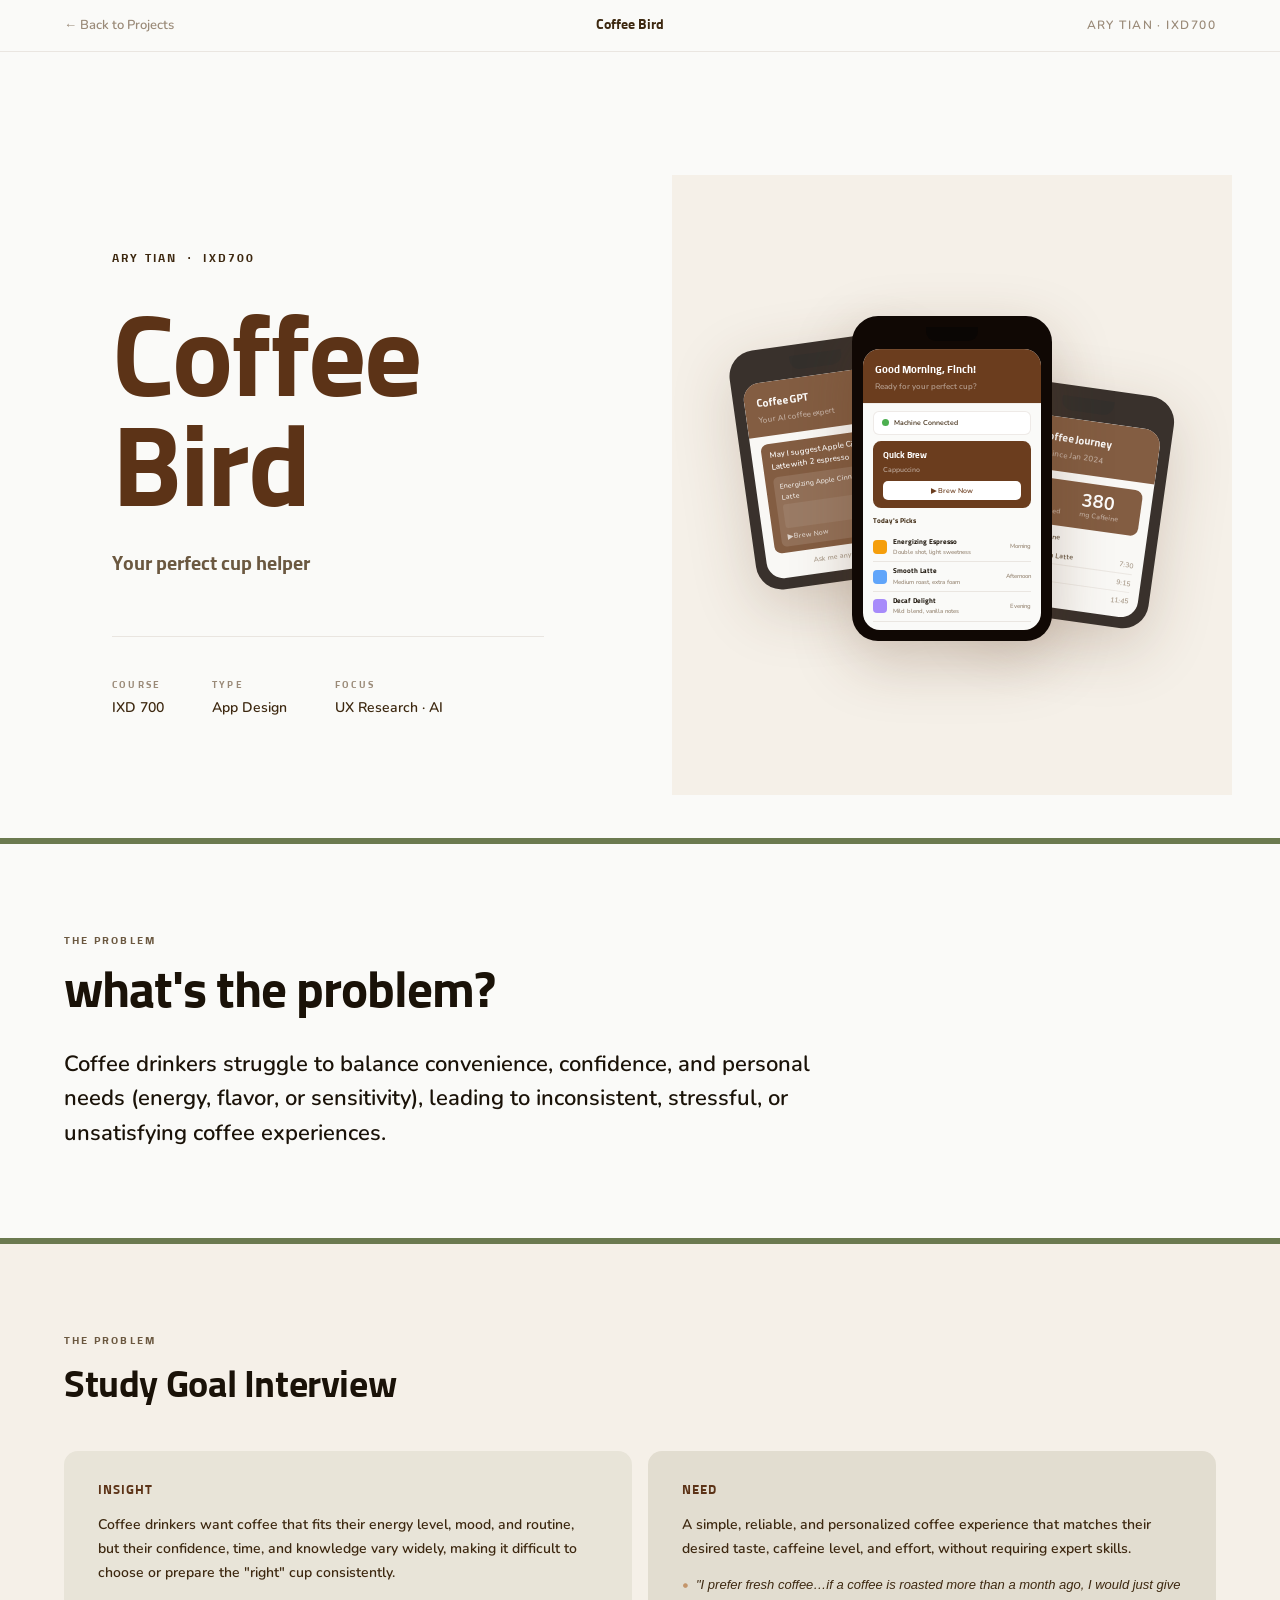
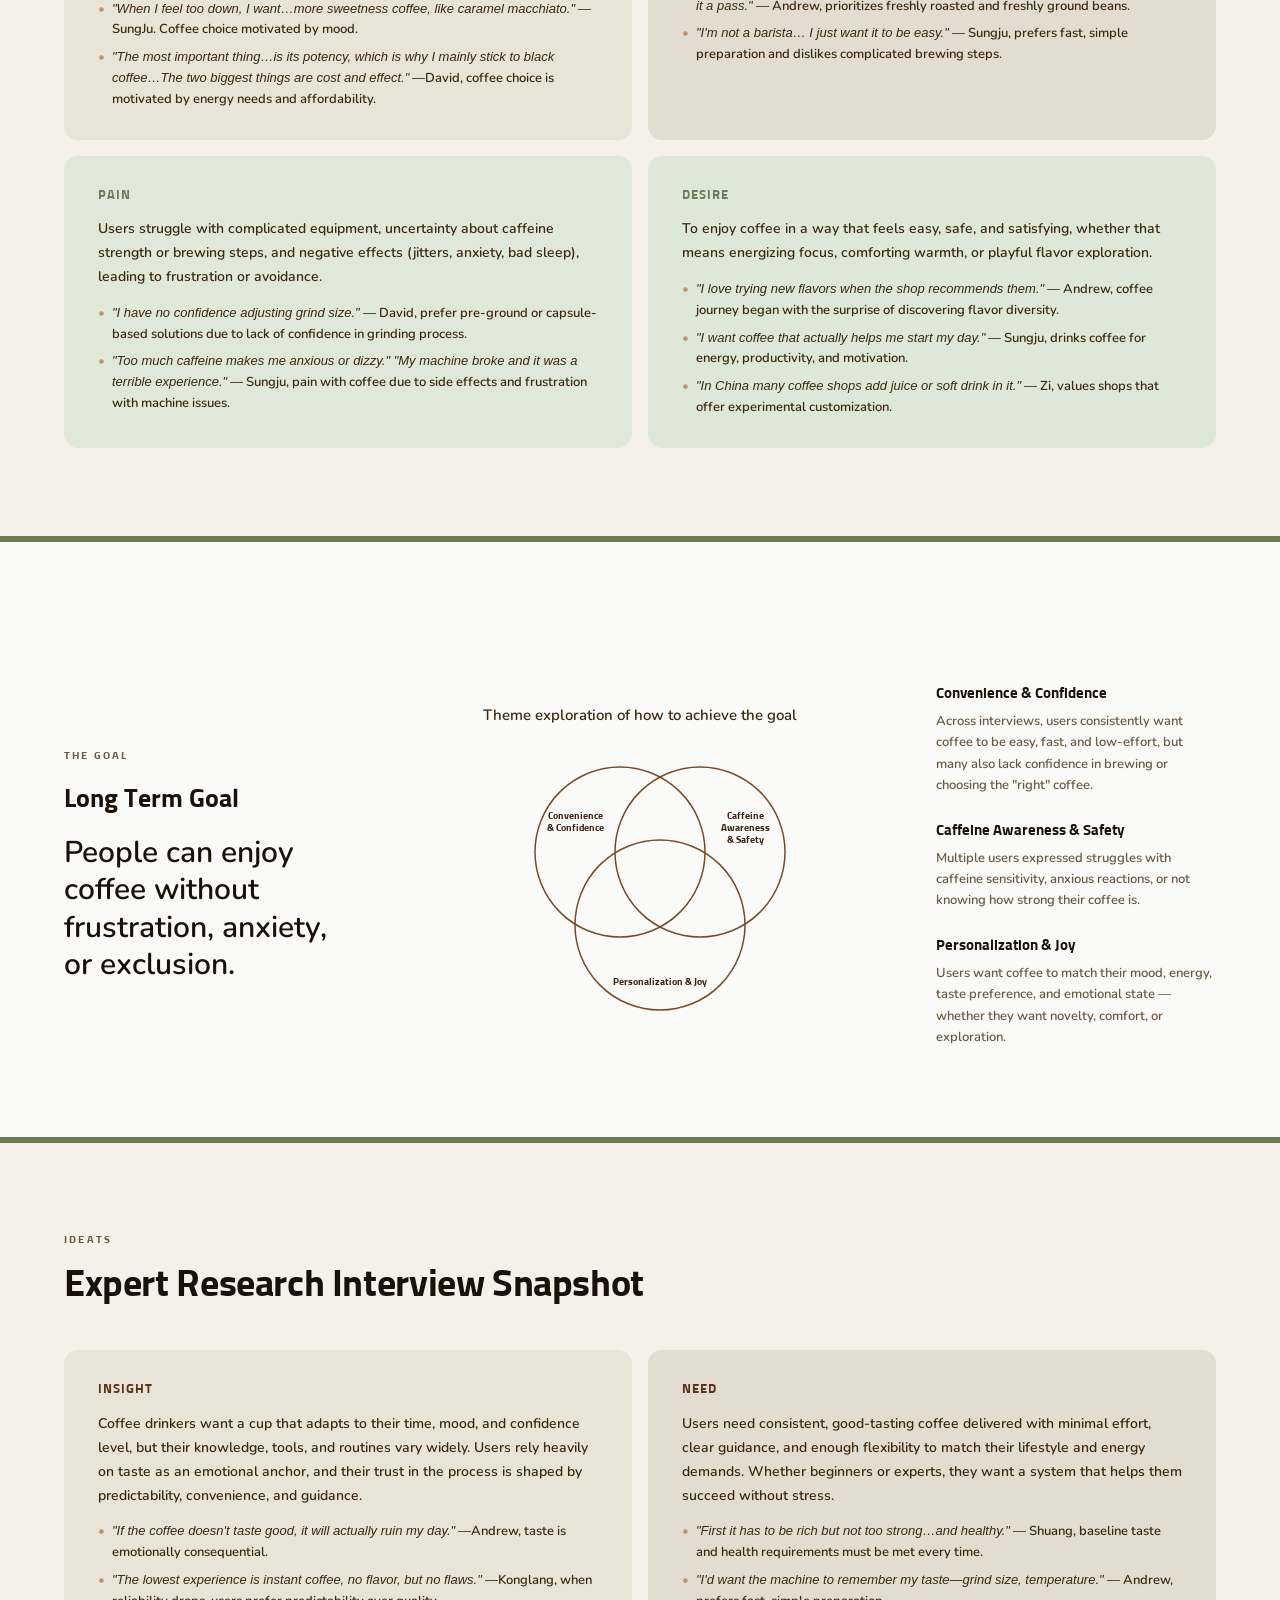
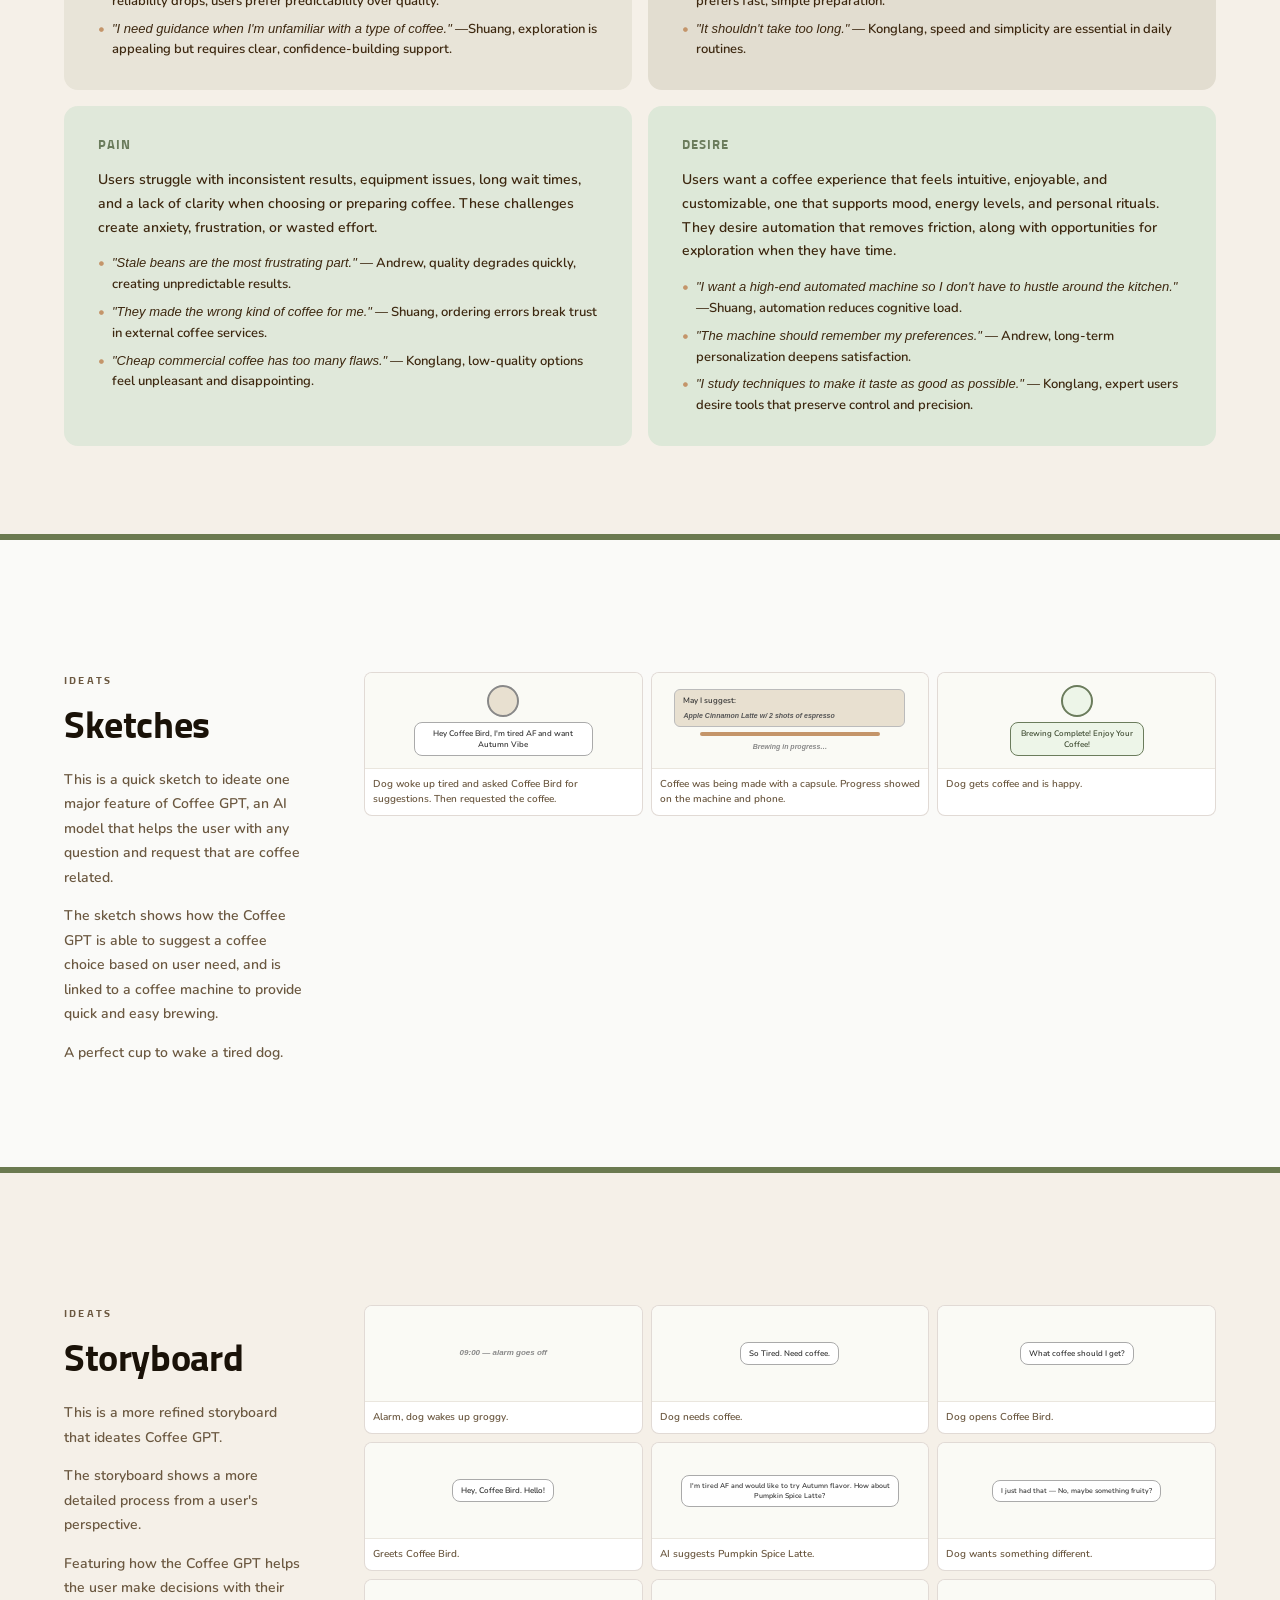
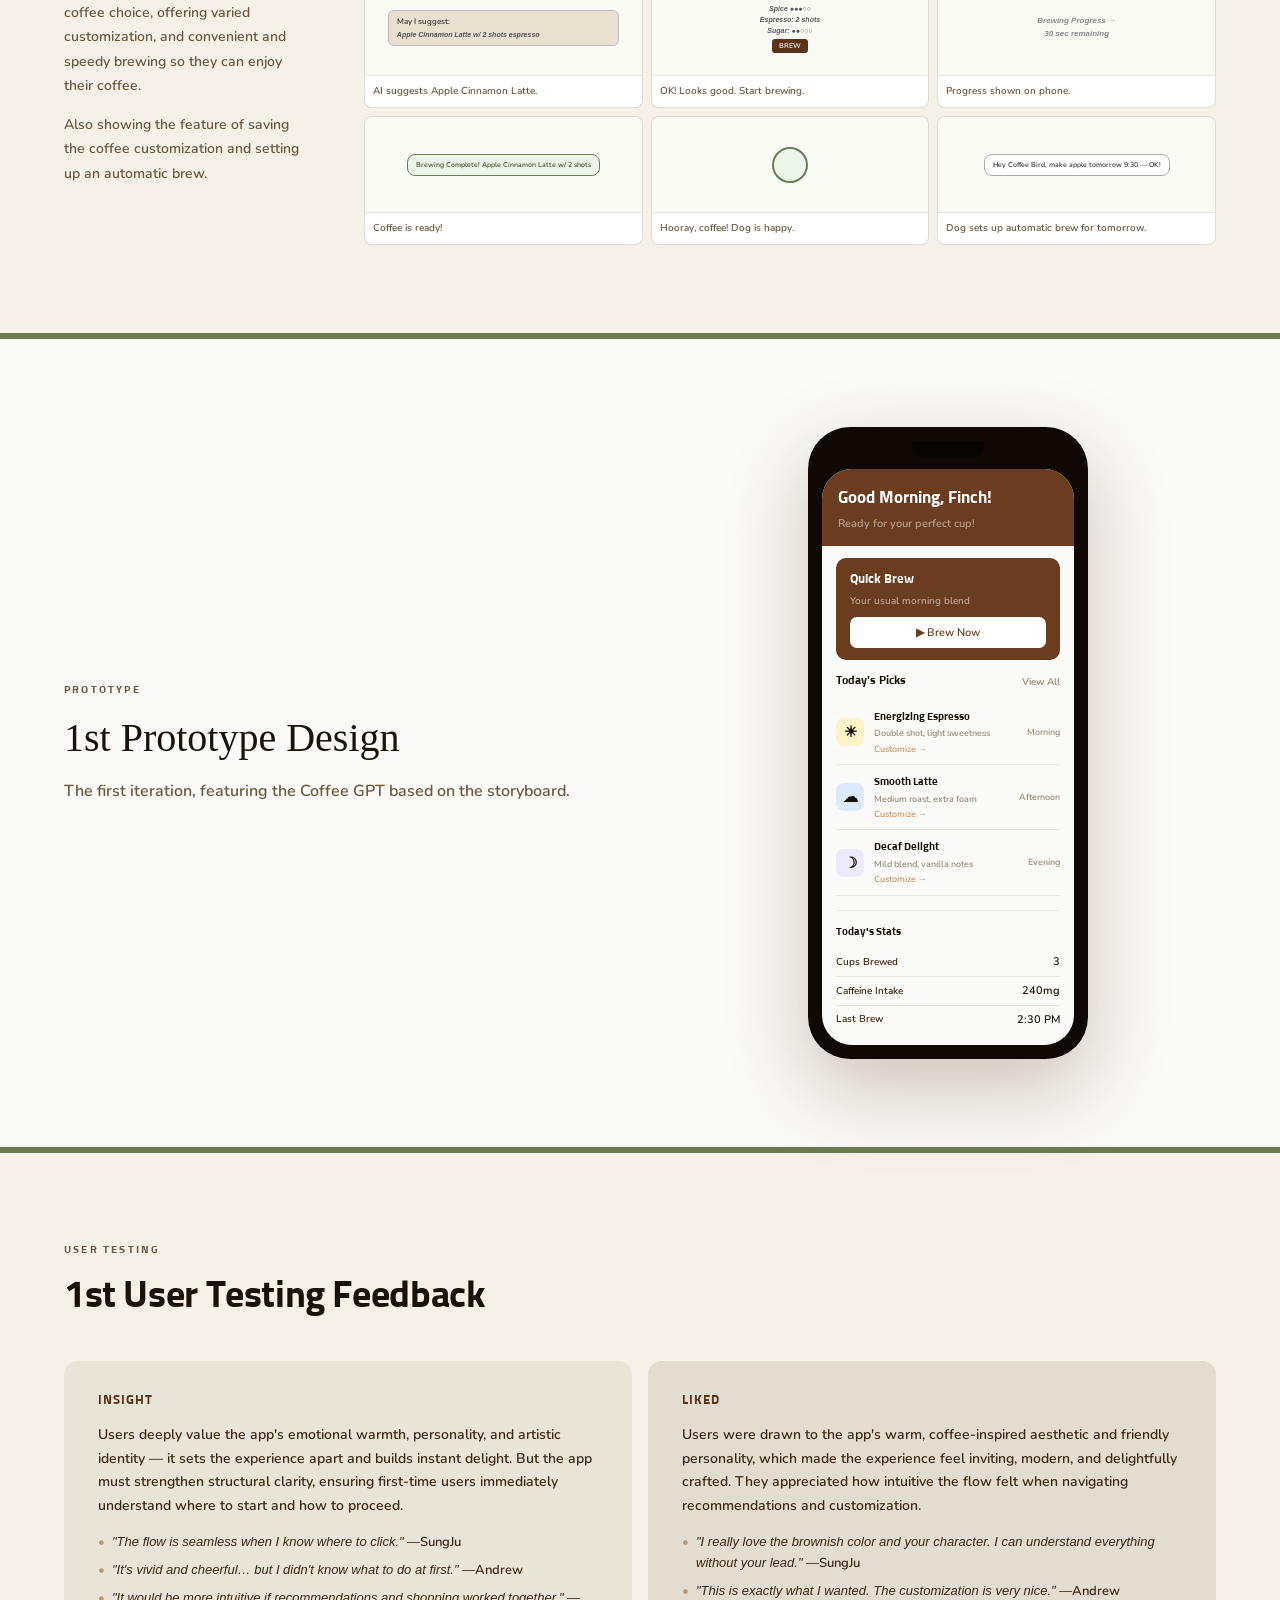
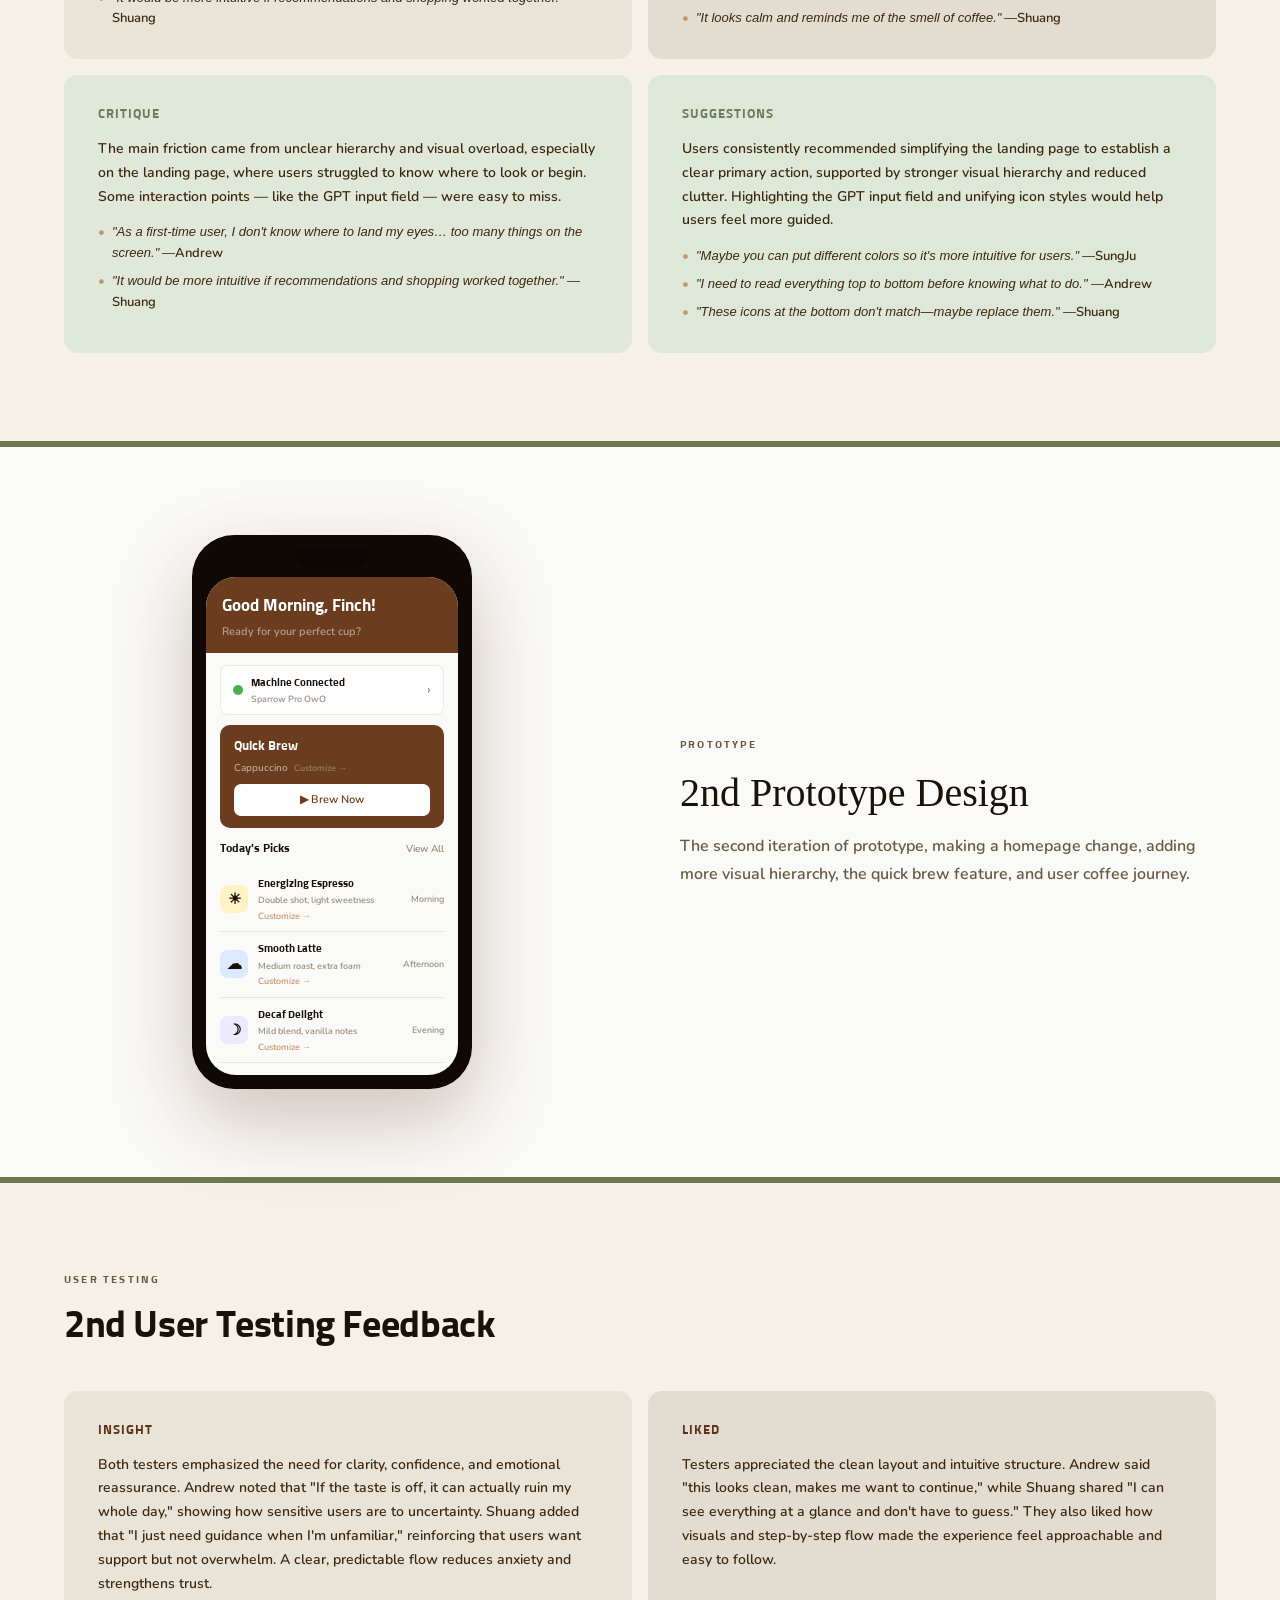
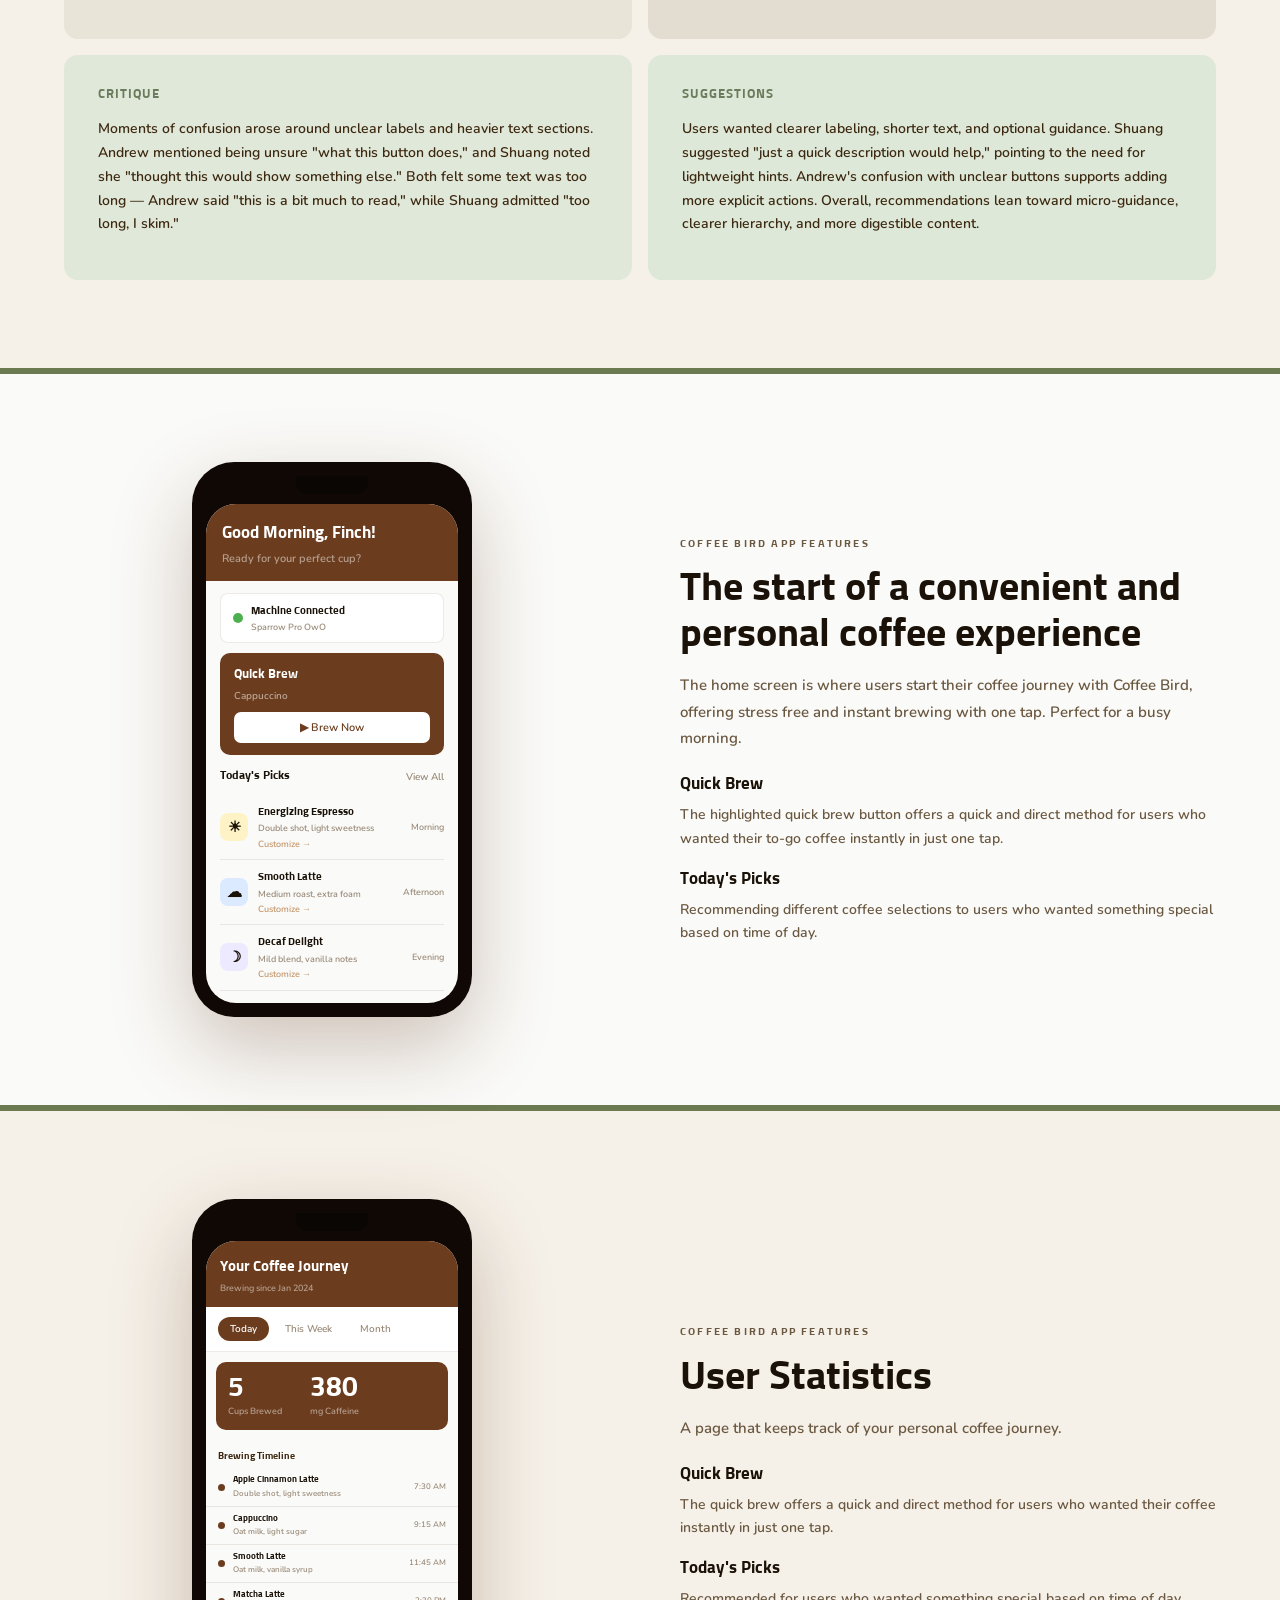
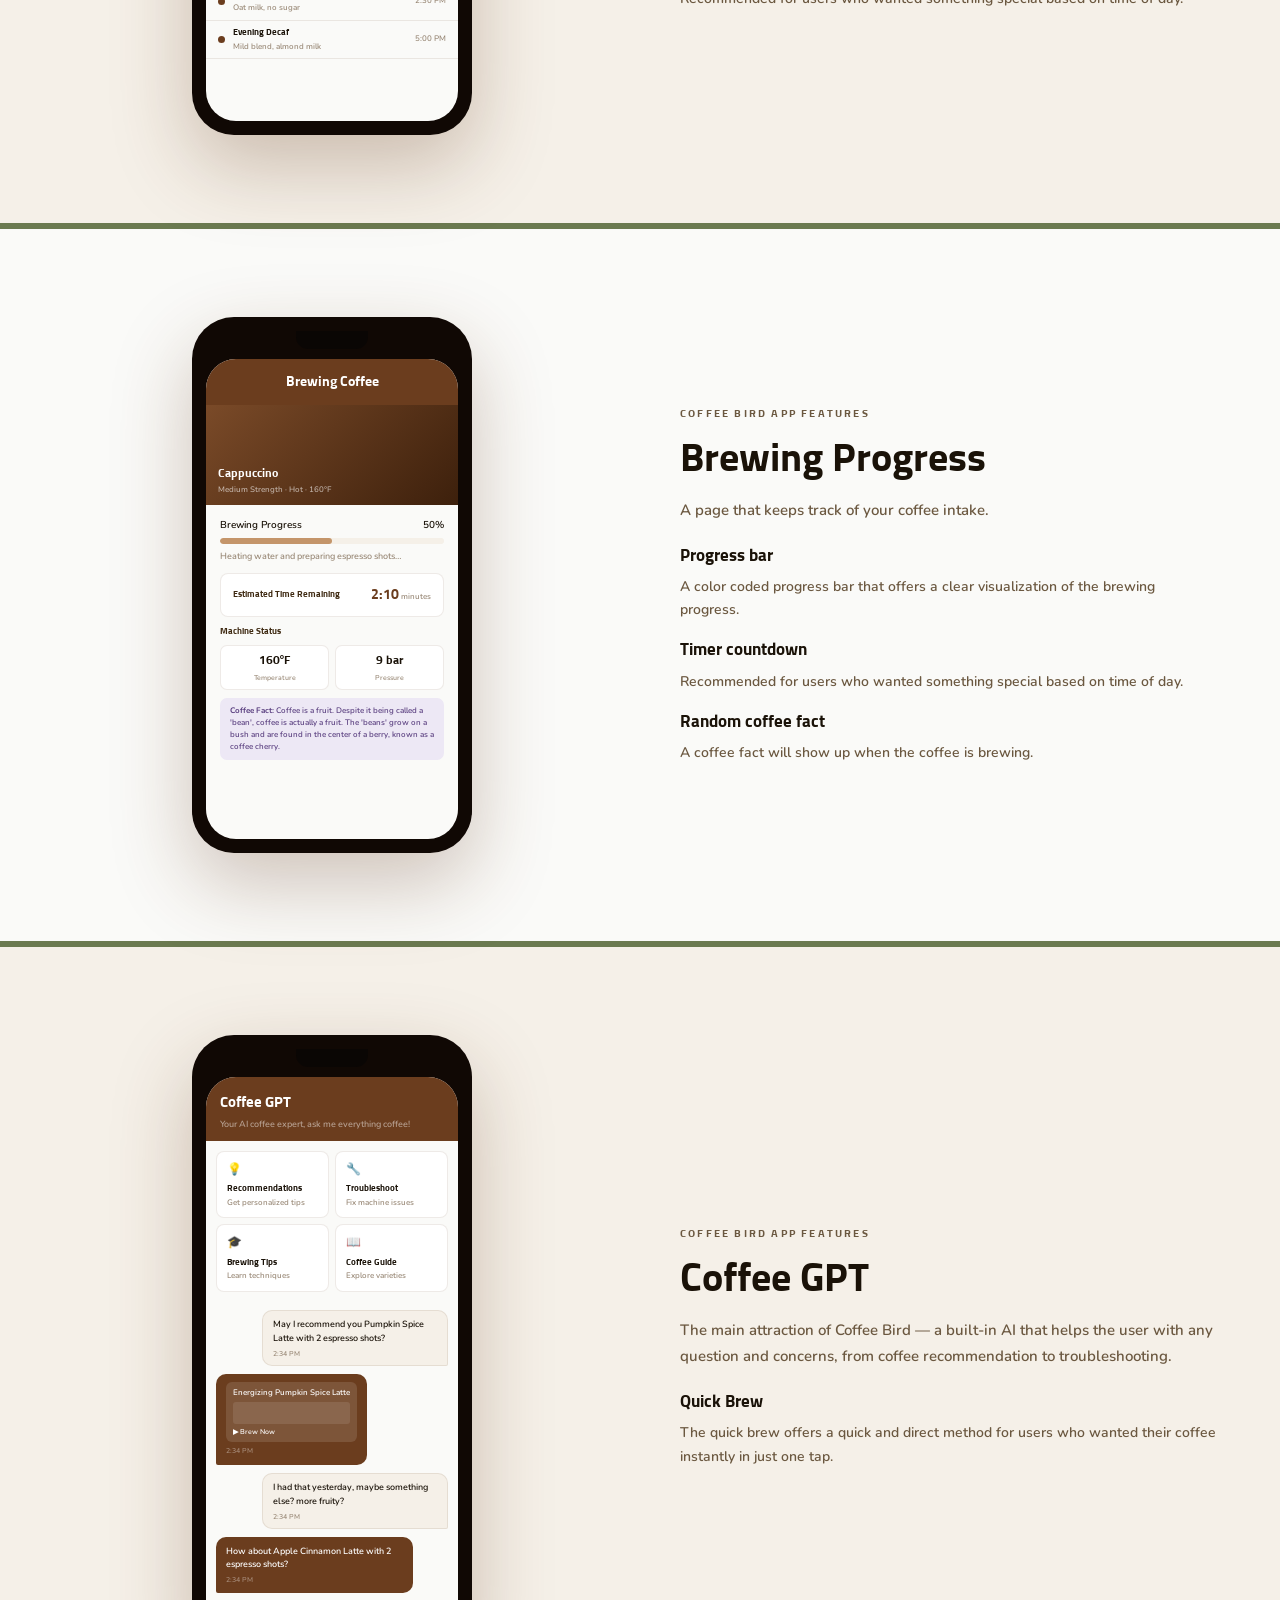
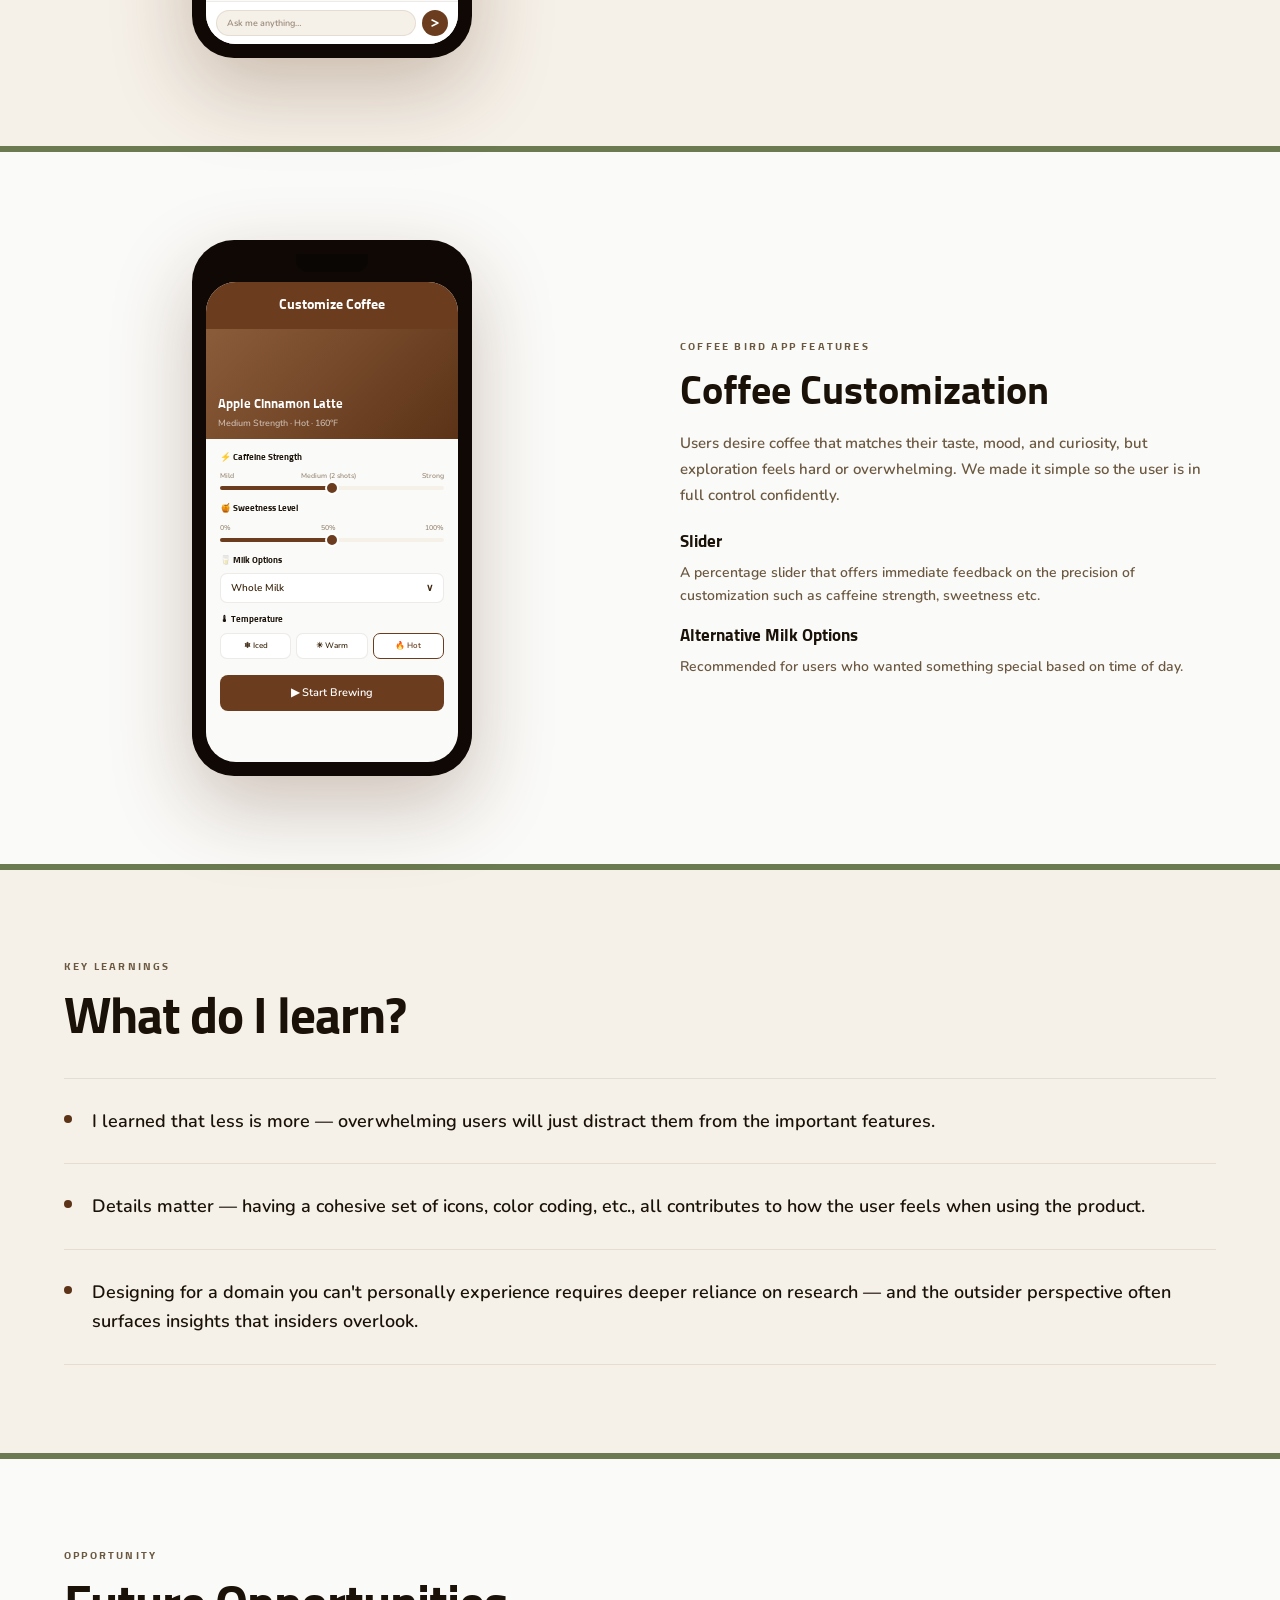
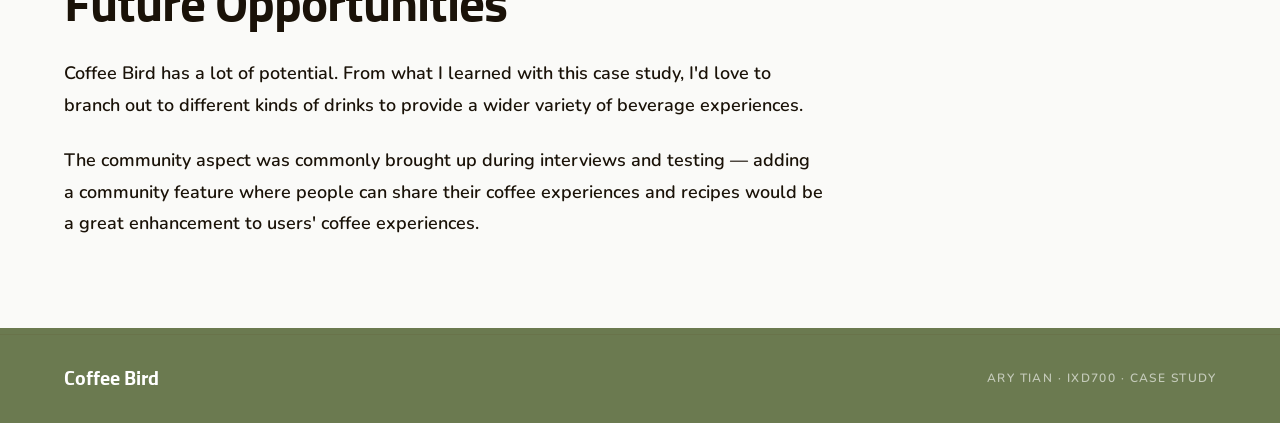
==== commit 1b382c65: "coffee bird font change" ====
--- a/coffeebird.html
+++ b/coffeebird.html
@@ -5,27 +5,27 @@
 <meta name="viewport" content="width=device-width, initial-scale=1.0">
 <title>Coffee Bird — Case Study · Ary Tian IXD700</title>
 <link rel="preconnect" href="https://fonts.googleapis.com">
-<link href="https://fonts.googleapis.com/css2?family=DM+Serif+Display:ital@0;1&family=DM+Sans:ital,opsz,wght@0,9..40,300;0,9..40,400;0,9..40,500;0,9..40,600;1,9..40,300&display=swap" rel="stylesheet">
+<link href="https://fonts.googleapis.com/css2?family=Nunito:ital,wght@0,400;0,600;0,700;1,400&family=Sunflower:wght@300;500;700&display=swap" rel="stylesheet">
 <link rel="stylesheet" href="styleguide.css">
 </head>
-<body class="page-coffeebird">
+<body class="page-coffeebird nunito-body">
 
 <nav>
-  <a href="index.html" class="nav-back">← Back to Projects</a>
-  <span class="nav-center">Coffee Bird</span>
-  <span class="nav-right">Ary Tian · IXD700</span>
+  <a href="index.html" class="nav-back nunito-body">← Back to Projects</a>
+  <span class="nav-center sunflower-title">Coffee Bird</span>
+  <span class="nav-right nunito-body">Ary Tian · IXD700</span>
 </nav>
 
 <!-- HERO -->
 <div class="hero">
   <div class="hero-left">
-    <div class="hero-eyebrow">Ary Tian &nbsp;·&nbsp; IXD700</div>
-    <div class="hero-title">Coffee Bird</div>
-    <div class="hero-tagline">Your perfect cup helper</div>
+    <div class="hero-eyebrow sunflower-title">Ary Tian &nbsp;·&nbsp; IXD700</div>
+    <div class="hero-title sunflower-title">Coffee Bird</div>
+    <div class="hero-tagline sunflower-title">Your perfect cup helper</div>
     <div class="hero-meta-row">
-      <div><div class="meta-label">Course</div><div class="meta-val">IXD 700</div></div>
-      <div><div class="meta-label">Type</div><div class="meta-val">App Design</div></div>
-      <div><div class="meta-label">Focus</div><div class="meta-val">UX Research · AI</div></div>
+      <div><div class="meta-label sunflower-title">Course</div><div class="meta-val nunito-body">IXD 700</div></div>
+      <div><div class="meta-label sunflower-title">Type</div><div class="meta-val nunito-body">App Design</div></div>
+      <div><div class="meta-label sunflower-title">Focus</div><div class="meta-val nunito-body">UX Research · AI</div></div>
     </div>
   </div>
   <div class="hero-right">
@@ -34,8 +34,8 @@
       <div class="phone phone-lft">
         <div class="phone-notch"></div>
         <div class="phone-screen">
-          <div class="phone-hdr"><div class="phone-hdr-title">Coffee GPT</div><div class="phone-hdr-sub">Your AI coffee expert</div></div>
-          <div class="phone-body">
+          <div class="phone-hdr"><div class="phone-hdr-title sunflower-title">Coffee GPT</div><div class="phone-hdr-sub nunito-body">Your AI coffee expert</div></div>
+          <div class="phone-body nunito-body">
             <div style="background:var(--brown-app);border-radius:7px;padding:6px 8px;margin-bottom:5px;">
               <div style="font-size:8px;color:white;line-height:1.4;margin-bottom:5px;">May I suggest Apple Cinnamon Latte with 2 espresso shots?</div>
               <div style="background:rgba(255,255,255,.12);border-radius:5px;padding:4px 6px;">
@@ -52,14 +52,14 @@
       <div class="phone phone-main">
         <div class="phone-notch"></div>
         <div class="phone-screen">
-          <div class="phone-hdr"><div class="phone-hdr-title">Good Morning, Finch!</div><div class="phone-hdr-sub">Ready for your perfect cup?</div></div>
-          <div class="phone-body">
-            <div class="p-machine"><div class="p-dot"></div><div class="p-mtext">Machine Connected</div></div>
-            <div class="p-qb"><div class="p-qb-lbl">Quick Brew</div><div class="p-qb-sub">Cappuccino</div><div class="p-qb-btn">▶ Brew Now</div></div>
-            <div class="p-picks-lbl">Today's Picks</div>
-            <div class="p-pick"><div class="p-pick-dot" style="background:#F59E0B;"></div><div><div class="p-pick-name">Energizing Espresso</div><div class="p-pick-sub">Double shot, light sweetness</div></div><div class="p-pick-time">Morning</div></div>
-            <div class="p-pick"><div class="p-pick-dot" style="background:#60A5FA;"></div><div><div class="p-pick-name">Smooth Latte</div><div class="p-pick-sub">Medium roast, extra foam</div></div><div class="p-pick-time">Afternoon</div></div>
-            <div class="p-pick"><div class="p-pick-dot" style="background:#A78BFA;"></div><div><div class="p-pick-name">Decaf Delight</div><div class="p-pick-sub">Mild blend, vanilla notes</div></div><div class="p-pick-time">Evening</div></div>
+          <div class="phone-hdr"><div class="phone-hdr-title sunflower-title">Good Morning, Finch!</div><div class="phone-hdr-sub nunito-body">Ready for your perfect cup?</div></div>
+          <div class="phone-body nunito-body">
+            <div class="p-machine"><div class="p-dot"></div><div class="p-mtext nunito-body">Machine Connected</div></div>
+            <div class="p-qb"><div class="p-qb-lbl sunflower-title">Quick Brew</div><div class="p-qb-sub nunito-body">Cappuccino</div><div class="p-qb-btn nunito-body">▶ Brew Now</div></div>
+            <div class="p-picks-lbl sunflower-title">Today's Picks</div>
+            <div class="p-pick"><div class="p-pick-dot" style="background:#F59E0B;"></div><div><div class="p-pick-name sunflower-title">Energizing Espresso</div><div class="p-pick-sub nunito-body">Double shot, light sweetness</div></div><div class="p-pick-time nunito-body">Morning</div></div>
+            <div class="p-pick"><div class="p-pick-dot" style="background:#60A5FA;"></div><div><div class="p-pick-name sunflower-title">Smooth Latte</div><div class="p-pick-sub nunito-body">Medium roast, extra foam</div></div><div class="p-pick-time nunito-body">Afternoon</div></div>
+            <div class="p-pick"><div class="p-pick-dot" style="background:#A78BFA;"></div><div><div class="p-pick-name sunflower-title">Decaf Delight</div><div class="p-pick-sub nunito-body">Mild blend, vanilla notes</div></div><div class="p-pick-time nunito-body">Evening</div></div>
           </div>
         </div>
       </div>
@@ -67,8 +67,8 @@
       <div class="phone phone-rgt">
         <div class="phone-notch"></div>
         <div class="phone-screen">
-          <div class="phone-hdr"><div class="phone-hdr-title">Your Coffee Journey</div><div class="phone-hdr-sub">Brewing since Jan 2024</div></div>
-          <div class="phone-body">
+          <div class="phone-hdr"><div class="phone-hdr-title sunflower-title">Your Coffee Journey</div><div class="phone-hdr-sub nunito-body">Brewing since Jan 2024</div></div>
+          <div class="phone-body nunito-body">
             <div style="background:var(--brown-app);border-radius:8px;padding:8px 10px;margin-bottom:6px;display:flex;gap:20px;">
               <div><div style="font-size:18px;font-weight:700;color:white;line-height:1;">5</div><div style="font-size:7px;color:rgba(255,255,255,.5);">Cups Brewed</div></div>
               <div><div style="font-size:18px;font-weight:700;color:white;line-height:1;">380</div><div style="font-size:7px;color:rgba(255,255,255,.5);">mg Caffeine</div></div>
@@ -86,43 +86,43 @@
 
 <!-- THE PROBLEM STATEMENT -->
 <div class="section">
-  <div class="eyebrow">The Problem</div>
-  <div class="sec-title">what's the problem?</div>
-  <div class="sec-body-lg">Coffee drinkers struggle to balance convenience, confidence, and personal needs (energy, flavor, or sensitivity), leading to inconsistent, stressful, or unsatisfying coffee experiences.</div>
+  <div class="eyebrow sunflower-title">The Problem</div>
+  <div class="sec-title sunflower-title">what's the problem?</div>
+  <div class="sec-body-lg nunito-body">Coffee drinkers struggle to balance convenience, confidence, and personal needs (energy, flavor, or sensitivity), leading to inconsistent, stressful, or unsatisfying coffee experiences.</div>
 </div>
 
 <!-- STUDY GOAL INTERVIEW -->
 <div class="section section-alt">
-  <div class="eyebrow">The Problem</div>
-  <div class="sec-title-sm">Study Goal Interview</div>
+  <div class="eyebrow sunflower-title">The Problem</div>
+  <div class="sec-title-sm sunflower-title">Study Goal Interview</div>
   <div class="quad-grid">
-    <div class="quad insight">
-      <div class="quad-lbl">Insight</div>
-      <div class="quad-body">Coffee drinkers want coffee that fits their energy level, mood, and routine, but their confidence, time, and knowledge vary widely, making it difficult to choose or prepare the "right" cup consistently.</div>
+    <div class="quad insight nunito-body">
+      <div class="quad-lbl sunflower-title">Insight</div>
+      <div class="quad-body nunito-body">Coffee drinkers want coffee that fits their energy level, mood, and routine, but their confidence, time, and knowledge vary widely, making it difficult to choose or prepare the "right" cup consistently.</div>
       <ul>
         <li><em>"When I feel too down, I want…more sweetness coffee, like caramel macchiato."</em> —SungJu. Coffee choice motivated by mood.</li>
         <li><em>"The most important thing…is its potency, which is why I mainly stick to black coffee…The two biggest things are cost and effect."</em> —David, coffee choice is motivated by energy needs and affordability.</li>
       </ul>
     </div>
-    <div class="quad need">
-      <div class="quad-lbl">Need</div>
-      <div class="quad-body">A simple, reliable, and personalized coffee experience that matches their desired taste, caffeine level, and effort, without requiring expert skills.</div>
+    <div class="quad need nunito-body">
+      <div class="quad-lbl sunflower-title">Need</div>
+      <div class="quad-body nunito-body">A simple, reliable, and personalized coffee experience that matches their desired taste, caffeine level, and effort, without requiring expert skills.</div>
       <ul>
         <li><em>"I prefer fresh coffee…if a coffee is roasted more than a month ago, I would just give it a pass."</em> — Andrew, prioritizes freshly roasted and freshly ground beans.</li>
         <li><em>"I'm not a barista… I just want it to be easy."</em> — Sungju, prefers fast, simple preparation and dislikes complicated brewing steps.</li>
       </ul>
     </div>
-    <div class="quad pain">
-      <div class="quad-lbl g">Pain</div>
-      <div class="quad-body">Users struggle with complicated equipment, uncertainty about caffeine strength or brewing steps, and negative effects (jitters, anxiety, bad sleep), leading to frustration or avoidance.</div>
+    <div class="quad pain nunito-body">
+      <div class="quad-lbl g sunflower-title">Pain</div>
+      <div class="quad-body nunito-body">Users struggle with complicated equipment, uncertainty about caffeine strength or brewing steps, and negative effects (jitters, anxiety, bad sleep), leading to frustration or avoidance.</div>
       <ul>
         <li><em>"I have no confidence adjusting grind size."</em> — David, prefer pre-ground or capsule-based solutions due to lack of confidence in grinding process.</li>
         <li><em>"Too much caffeine makes me anxious or dizzy." "My machine broke and it was a terrible experience."</em> — Sungju, pain with coffee due to side effects and frustration with machine issues.</li>
       </ul>
     </div>
-    <div class="quad desire">
-      <div class="quad-lbl g">Desire</div>
-      <div class="quad-body">To enjoy coffee in a way that feels easy, safe, and satisfying, whether that means energizing focus, comforting warmth, or playful flavor exploration.</div>
+    <div class="quad desire nunito-body">
+      <div class="quad-lbl g sunflower-title">Desire</div>
+      <div class="quad-body nunito-body">To enjoy coffee in a way that feels easy, safe, and satisfying, whether that means energizing focus, comforting warmth, or playful flavor exploration.</div>
       <ul>
         <li><em>"I love trying new flavors when the shop recommends them."</em> — Andrew, coffee journey began with the surprise of discovering flavor diversity.</li>
         <li><em>"I want coffee that actually helps me start my day."</em> — Sungju, drinks coffee for energy, productivity, and motivation.</li>
@@ -136,67 +136,67 @@
 <div class="section">
   <div class="venn-layout">
     <div>
-      <div class="eyebrow">The Goal</div>
-      <div class="venn-goal-title">Long Term Goal</div>
-      <div class="venn-goal-body">People can enjoy coffee without frustration, anxiety, or exclusion.</div>
-    </div>
-    <div style="display:flex;flex-direction:column;align-items:center;">
-      <div style="font-size:15px;color:var(--text-mid);margin-bottom:20px;text-align:center;">Theme exploration of how to achieve the goal</div>
+      <div class="eyebrow sunflower-title">The Goal</div>
+      <div class="venn-goal-title sunflower-title">Long Term Goal</div>
+      <div class="venn-goal-body nunito-body">People can enjoy coffee without frustration, anxiety, or exclusion.</div>
+    </div>
+    <div class="nunito-body" style="display:flex;flex-direction:column;align-items:center;">
+      <div class="nunito-body" style="font-size:15px;color:var(--text-mid);margin-bottom:20px;text-align:center;">Theme exploration of how to achieve the goal</div>
       <svg width="300" height="280" viewBox="0 0 300 280" xmlns="http://www.w3.org/2000/svg">
         <circle cx="130" cy="105" r="85" fill="none" stroke="#7A4A28" stroke-width="1.5"/>
         <circle cx="210" cy="105" r="85" fill="none" stroke="#7A4A28" stroke-width="1.5"/>
         <circle cx="170" cy="178" r="85" fill="none" stroke="#7A4A28" stroke-width="1.5"/>
-        <text font-family="DM Sans,sans-serif" font-size="10" fill="#3D200C" x="85" y="72" text-anchor="middle">Convenience</text>
-        <text font-family="DM Sans,sans-serif" font-size="10" fill="#3D200C" x="85" y="84" text-anchor="middle">&amp; Confidence</text>
-        <text font-family="DM Sans,sans-serif" font-size="10" fill="#3D200C" x="255" y="72" text-anchor="middle">Caffeine</text>
-        <text font-family="DM Sans,sans-serif" font-size="10" fill="#3D200C" x="255" y="84" text-anchor="middle">Awareness</text>
-        <text font-family="DM Sans,sans-serif" font-size="10" fill="#3D200C" x="255" y="96" text-anchor="middle">&amp; Safety</text>
-        <text font-family="DM Sans,sans-serif" font-size="10" fill="#3D200C" x="170" y="238" text-anchor="middle">Personalization &amp; Joy</text>
+        <text font-family="Sunflower,sans-serif" font-size="10" fill="#3D200C" x="85" y="72" text-anchor="middle">Convenience</text>
+        <text font-family="Sunflower,sans-serif" font-size="10" fill="#3D200C" x="85" y="84" text-anchor="middle">&amp; Confidence</text>
+        <text font-family="Sunflower,sans-serif" font-size="10" fill="#3D200C" x="255" y="72" text-anchor="middle">Caffeine</text>
+        <text font-family="Sunflower,sans-serif" font-size="10" fill="#3D200C" x="255" y="84" text-anchor="middle">Awareness</text>
+        <text font-family="Sunflower,sans-serif" font-size="10" fill="#3D200C" x="255" y="96" text-anchor="middle">&amp; Safety</text>
+        <text font-family="Sunflower,sans-serif" font-size="10" fill="#3D200C" x="170" y="238" text-anchor="middle">Personalization &amp; Joy</text>
       </svg>
     </div>
     <div class="venn-right">
-      <div class="venn-item"><h4>Convenience &amp; Confidence</h4><p>Across interviews, users consistently want coffee to be easy, fast, and low-effort, but many also lack confidence in brewing or choosing the "right" coffee.</p></div>
-      <div class="venn-item"><h4>Caffeine Awareness &amp; Safety</h4><p>Multiple users expressed struggles with caffeine sensitivity, anxious reactions, or not knowing how strong their coffee is.</p></div>
-      <div class="venn-item"><h4>Personalization &amp; Joy</h4><p>Users want coffee to match their mood, energy, taste preference, and emotional state — whether they want novelty, comfort, or exploration.</p></div>
+      <div class="venn-item nunito-body"><h4 class="sunflower-title">Convenience &amp; Confidence</h4><p>Across interviews, users consistently want coffee to be easy, fast, and low-effort, but many also lack confidence in brewing or choosing the "right" coffee.</p></div>
+      <div class="venn-item nunito-body"><h4 class="sunflower-title">Caffeine Awareness &amp; Safety</h4><p>Multiple users expressed struggles with caffeine sensitivity, anxious reactions, or not knowing how strong their coffee is.</p></div>
+      <div class="venn-item nunito-body"><h4 class="sunflower-title">Personalization &amp; Joy</h4><p>Users want coffee to match their mood, energy, taste preference, and emotional state — whether they want novelty, comfort, or exploration.</p></div>
     </div>
   </div>
 </div>
 
 <!-- EXPERT RESEARCH -->
 <div class="section section-alt">
-  <div class="eyebrow">Ideats</div>
-  <div class="sec-title-sm">Expert Research Interview Snapshot</div>
+  <div class="eyebrow sunflower-title">Ideats</div>
+  <div class="sec-title-sm sunflower-title">Expert Research Interview Snapshot</div>
   <div class="quad-grid">
-    <div class="quad insight">
-      <div class="quad-lbl">Insight</div>
-      <div class="quad-body">Coffee drinkers want a cup that adapts to their time, mood, and confidence level, but their knowledge, tools, and routines vary widely. Users rely heavily on taste as an emotional anchor, and their trust in the process is shaped by predictability, convenience, and guidance.</div>
+    <div class="quad insight nunito-body">
+      <div class="quad-lbl sunflower-title">Insight</div>
+      <div class="quad-body nunito-body">Coffee drinkers want a cup that adapts to their time, mood, and confidence level, but their knowledge, tools, and routines vary widely. Users rely heavily on taste as an emotional anchor, and their trust in the process is shaped by predictability, convenience, and guidance.</div>
       <ul>
         <li><em>"If the coffee doesn't taste good, it will actually ruin my day."</em> —Andrew, taste is emotionally consequential.</li>
         <li><em>"The lowest experience is instant coffee, no flavor, but no flaws."</em> —Konglang, when reliability drops, users prefer predictability over quality.</li>
         <li><em>"I need guidance when I'm unfamiliar with a type of coffee."</em> —Shuang, exploration is appealing but requires clear, confidence-building support.</li>
       </ul>
     </div>
-    <div class="quad need">
-      <div class="quad-lbl">Need</div>
-      <div class="quad-body">Users need consistent, good-tasting coffee delivered with minimal effort, clear guidance, and enough flexibility to match their lifestyle and energy demands. Whether beginners or experts, they want a system that helps them succeed without stress.</div>
+    <div class="quad need nunito-body">
+      <div class="quad-lbl sunflower-title">Need</div>
+      <div class="quad-body nunito-body">Users need consistent, good-tasting coffee delivered with minimal effort, clear guidance, and enough flexibility to match their lifestyle and energy demands. Whether beginners or experts, they want a system that helps them succeed without stress.</div>
       <ul>
         <li><em>"First it has to be rich but not too strong…and healthy."</em> — Shuang, baseline taste and health requirements must be met every time.</li>
         <li><em>"I'd want the machine to remember my taste—grind size, temperature."</em> — Andrew, prefers fast, simple preparation.</li>
         <li><em>"It shouldn't take too long."</em> — Konglang, speed and simplicity are essential in daily routines.</li>
       </ul>
     </div>
-    <div class="quad pain">
-      <div class="quad-lbl g">Pain</div>
-      <div class="quad-body">Users struggle with inconsistent results, equipment issues, long wait times, and a lack of clarity when choosing or preparing coffee. These challenges create anxiety, frustration, or wasted effort.</div>
+    <div class="quad pain nunito-body">
+      <div class="quad-lbl g sunflower-title">Pain</div>
+      <div class="quad-body nunito-body">Users struggle with inconsistent results, equipment issues, long wait times, and a lack of clarity when choosing or preparing coffee. These challenges create anxiety, frustration, or wasted effort.</div>
       <ul>
         <li><em>"Stale beans are the most frustrating part."</em> — Andrew, quality degrades quickly, creating unpredictable results.</li>
         <li><em>"They made the wrong kind of coffee for me."</em> — Shuang, ordering errors break trust in external coffee services.</li>
         <li><em>"Cheap commercial coffee has too many flaws."</em> — Konglang, low-quality options feel unpleasant and disappointing.</li>
       </ul>
     </div>
-    <div class="quad desire">
-      <div class="quad-lbl g">Desire</div>
-      <div class="quad-body">Users want a coffee experience that feels intuitive, enjoyable, and customizable, one that supports mood, energy levels, and personal rituals. They desire automation that removes friction, along with opportunities for exploration when they have time.</div>
+    <div class="quad desire nunito-body">
+      <div class="quad-lbl g sunflower-title">Desire</div>
+      <div class="quad-body nunito-body">Users want a coffee experience that feels intuitive, enjoyable, and customizable, one that supports mood, energy levels, and personal rituals. They desire automation that removes friction, along with opportunities for exploration when they have time.</div>
       <ul>
         <li><em>"I want a high-end automated machine so I don't have to hustle around the kitchen."</em> —Shuang, automation reduces cognitive load.</li>
         <li><em>"The machine should remember my preferences."</em> — Andrew, long-term personalization deepens satisfaction.</li>
@@ -209,25 +209,25 @@
 <!-- SKETCHES -->
 <div class="section">
   <div class="story-layout">
-    <div class="story-text">
-      <div class="eyebrow">Ideats</div>
-      <div class="sec-title-sm" style="margin-bottom:20px;">Sketches</div>
+    <div class="story-text nunito-body">
+      <div class="eyebrow sunflower-title">Ideats</div>
+      <div class="sec-title-sm sunflower-title" style="margin-bottom:20px;">Sketches</div>
       <p>This is a quick sketch to ideate one major feature of Coffee GPT, an AI model that helps the user with any question and request that are coffee related.</p>
       <p>The sketch shows how the Coffee GPT is able to suggest a coffee choice based on user need, and is linked to a coffee machine to provide quick and easy brewing.</p>
       <p>A perfect cup to wake a tired dog.</p>
     </div>
     <div class="story-grid">
       <div class="story-cell">
-        <div class="story-panel">
+        <div class="story-panel nunito-body">
           <div style="display:flex;flex-direction:column;align-items:center;gap:5px;">
             <div style="width:32px;height:32px;border-radius:50%;border:2px solid #888;background:#E8E0D0;"></div>
-            <div class="story-bubble">Hey Coffee Bird, I'm tired AF and want Autumn Vibe</div>
-          </div>
-        </div>
-        <div class="story-cap">Dog woke up tired and asked Coffee Bird for suggestions. Then requested the coffee.</div>
+            <div class="story-bubble nunito-body">Hey Coffee Bird, I'm tired AF and want Autumn Vibe</div>
+          </div>
+        </div>
+        <div class="story-cap nunito-body">Dog woke up tired and asked Coffee Bird for suggestions. Then requested the coffee.</div>
       </div>
       <div class="story-cell">
-        <div class="story-panel">
+        <div class="story-panel nunito-body">
           <div style="display:flex;flex-direction:column;align-items:center;gap:5px;width:100%;">
             <div style="background:#E8E0D0;border-radius:6px;padding:5px 8px;border:1px solid #bbb;width:90%;text-align:left;">
               <div style="font-size:8px;font-weight:600;color:#333;margin-bottom:2px;">May I suggest:</div>
@@ -237,16 +237,16 @@
             <div style="font-size:7px;color:#888;font-style:italic;">Brewing in progress…</div>
           </div>
         </div>
-        <div class="story-cap">Coffee was being made with a capsule. Progress showed on the machine and phone.</div>
+        <div class="story-cap nunito-body">Coffee was being made with a capsule. Progress showed on the machine and phone.</div>
       </div>
       <div class="story-cell">
-        <div class="story-panel">
+        <div class="story-panel nunito-body">
           <div style="display:flex;flex-direction:column;align-items:center;gap:5px;">
             <div style="width:32px;height:32px;border-radius:50%;border:2px solid #6B7C5C;background:#EDF5E8;"></div>
-            <div class="story-bubble" style="background:#EDF5E8;border-color:#6B7C5C;color:#3D4A30;">Brewing Complete! Enjoy Your Coffee!</div>
-          </div>
-        </div>
-        <div class="story-cap">Dog gets coffee and is happy.</div>
+            <div class="story-bubble nunito-body" style="background:#EDF5E8;border-color:#6B7C5C;color:#3D4A30;">Brewing Complete! Enjoy Your Coffee!</div>
+          </div>
+        </div>
+        <div class="story-cap nunito-body">Dog gets coffee and is happy.</div>
       </div>
     </div>
   </div>
@@ -255,27 +255,27 @@
 <!-- STORYBOARD -->
 <div class="section section-alt">
   <div class="story-layout">
-    <div class="story-text">
-      <div class="eyebrow">Ideats</div>
-      <div class="sec-title-sm" style="margin-bottom:20px;">Storyboard</div>
+    <div class="story-text nunito-body">
+      <div class="eyebrow sunflower-title">Ideats</div>
+      <div class="sec-title-sm sunflower-title" style="margin-bottom:20px;">Storyboard</div>
       <p>This is a more refined storyboard that ideates Coffee GPT.</p>
       <p>The storyboard shows a more detailed process from a user's perspective.</p>
       <p>Featuring how the Coffee GPT helps the user make decisions with their coffee choice, offering varied customization, and convenient and speedy brewing so they can enjoy their coffee.</p>
       <p>Also showing the feature of saving the coffee customization and setting up an automatic brew.</p>
     </div>
     <div class="story-grid">
-      <div class="story-cell"><div class="story-panel"><div style="font-size:8px;font-style:italic;color:#888;text-align:center;">09:00 — alarm goes off</div></div><div class="story-cap">Alarm, dog wakes up groggy.</div></div>
-      <div class="story-cell"><div class="story-panel"><div class="story-bubble">So Tired. Need coffee.</div></div><div class="story-cap">Dog needs coffee.</div></div>
-      <div class="story-cell"><div class="story-panel"><div class="story-bubble">What coffee should I get?</div></div><div class="story-cap">Dog opens Coffee Bird.</div></div>
-      <div class="story-cell"><div class="story-panel"><div class="story-bubble">Hey, Coffee Bird. Hello!</div></div><div class="story-cap">Greets Coffee Bird.</div></div>
-      <div class="story-cell"><div class="story-panel"><div class="story-bubble" style="font-size:7px;">I'm tired AF and would like to try Autumn flavor. How about Pumpkin Spice Latte?</div></div><div class="story-cap">AI suggests Pumpkin Spice Latte.</div></div>
-      <div class="story-cell"><div class="story-panel"><div class="story-bubble" style="font-size:7px;">I just had that — No, maybe something fruity?</div></div><div class="story-cap">Dog wants something different.</div></div>
-      <div class="story-cell"><div class="story-panel"><div style="background:#E8E0D0;border-radius:6px;padding:5px 8px;border:1px solid #bbb;width:90%;"><div style="font-size:8px;font-weight:600;color:#333;">May I suggest:</div><div style="font-size:7px;color:#555;font-style:italic;">Apple Cinnamon Latte w/ 2 shots espresso</div></div></div><div class="story-cap">AI suggests Apple Cinnamon Latte.</div></div>
-      <div class="story-cell"><div class="story-panel"><div style="font-size:7px;font-style:italic;color:#555;text-align:center;line-height:1.6;">Spice ●●●○○<br>Espresso: 2 shots<br>Sugar: ●●○○○<br><span style="background:#5C3317;color:white;border-radius:3px;padding:1px 7px;display:inline-block;margin-top:3px;font-style:normal;">BREW</span></div></div><div class="story-cap">OK! Looks good. Start brewing.</div></div>
-      <div class="story-cell"><div class="story-panel"><div style="font-size:8px;color:#888;text-align:center;font-style:italic;">Brewing Progress →<br>30 sec remaining</div></div><div class="story-cap">Progress shown on phone.</div></div>
-      <div class="story-cell"><div class="story-panel"><div class="story-bubble" style="background:#EDF5E8;border-color:#6B7C5C;color:#3D4A30;font-size:7px;">Brewing Complete! Apple Cinnamon Latte w/ 2 shots</div></div><div class="story-cap">Coffee is ready!</div></div>
-      <div class="story-cell"><div class="story-panel"><div style="width:36px;height:36px;border-radius:50%;border:2px solid #6B7C5C;background:#EDF5E8;margin:auto;"></div></div><div class="story-cap">Hooray, coffee! Dog is happy.</div></div>
-      <div class="story-cell"><div class="story-panel"><div class="story-bubble" style="font-size:7px;">Hey Coffee Bird, make apple tomorrow 9:30 — OK!</div></div><div class="story-cap">Dog sets up automatic brew for tomorrow.</div></div>
+      <div class="story-cell"><div class="story-panel nunito-body"><div style="font-size:8px;font-style:italic;color:#888;text-align:center;">09:00 — alarm goes off</div></div><div class="story-cap nunito-body">Alarm, dog wakes up groggy.</div></div>
+      <div class="story-cell"><div class="story-panel nunito-body"><div class="story-bubble nunito-body">So Tired. Need coffee.</div></div><div class="story-cap nunito-body">Dog needs coffee.</div></div>
+      <div class="story-cell"><div class="story-panel nunito-body"><div class="story-bubble nunito-body">What coffee should I get?</div></div><div class="story-cap nunito-body">Dog opens Coffee Bird.</div></div>
+      <div class="story-cell"><div class="story-panel nunito-body"><div class="story-bubble nunito-body">Hey, Coffee Bird. Hello!</div></div><div class="story-cap nunito-body">Greets Coffee Bird.</div></div>
+      <div class="story-cell"><div class="story-panel nunito-body"><div class="story-bubble nunito-body" style="font-size:7px;">I'm tired AF and would like to try Autumn flavor. How about Pumpkin Spice Latte?</div></div><div class="story-cap nunito-body">AI suggests Pumpkin Spice Latte.</div></div>
+      <div class="story-cell"><div class="story-panel nunito-body"><div class="story-bubble nunito-body" style="font-size:7px;">I just had that — No, maybe something fruity?</div></div><div class="story-cap nunito-body">Dog wants something different.</div></div>
+      <div class="story-cell"><div class="story-panel nunito-body"><div style="background:#E8E0D0;border-radius:6px;padding:5px 8px;border:1px solid #bbb;width:90%;"><div style="font-size:8px;font-weight:600;color:#333;">May I suggest:</div><div style="font-size:7px;color:#555;font-style:italic;">Apple Cinnamon Latte w/ 2 shots espresso</div></div></div><div class="story-cap nunito-body">AI suggests Apple Cinnamon Latte.</div></div>
+      <div class="story-cell"><div class="story-panel nunito-body"><div style="font-size:7px;font-style:italic;color:#555;text-align:center;line-height:1.6;">Spice ●●●○○<br>Espresso: 2 shots<br>Sugar: ●●○○○<br><span style="background:#5C3317;color:white;border-radius:3px;padding:1px 7px;display:inline-block;margin-top:3px;font-style:normal;">BREW</span></div></div><div class="story-cap nunito-body">OK! Looks good. Start brewing.</div></div>
+      <div class="story-cell"><div class="story-panel nunito-body"><div style="font-size:8px;color:#888;text-align:center;font-style:italic;">Brewing Progress →<br>30 sec remaining</div></div><div class="story-cap nunito-body">Progress shown on phone.</div></div>
+      <div class="story-cell"><div class="story-panel nunito-body"><div class="story-bubble nunito-body" style="background:#EDF5E8;border-color:#6B7C5C;color:#3D4A30;font-size:7px;">Brewing Complete! Apple Cinnamon Latte w/ 2 shots</div></div><div class="story-cap nunito-body">Coffee is ready!</div></div>
+      <div class="story-cell"><div class="story-panel nunito-body"><div style="width:36px;height:36px;border-radius:50%;border:2px solid #6B7C5C;background:#EDF5E8;margin:auto;"></div></div><div class="story-cap nunito-body">Hooray, coffee! Dog is happy.</div></div>
+      <div class="story-cell"><div class="story-panel nunito-body"><div class="story-bubble nunito-body" style="font-size:7px;">Hey Coffee Bird, make apple tomorrow 9:30 — OK!</div></div><div class="story-cap nunito-body">Dog sets up automatic brew for tomorrow.</div></div>
     </div>
   </div>
 </div>
@@ -283,27 +283,27 @@
 <!-- 1ST PROTOTYPE -->
 <div class="section">
   <div class="proto-split">
-    <div class="proto-text">
-      <div class="eyebrow">Prototype</div>
-      <h2>1st Prototype Design</h2>
+    <div class="proto-text nunito-body">
+      <div class="eyebrow sunflower-title">Prototype</div>
+      <h2 class="sunflower-title">1st Prototype Design</h2>
       <p>The first iteration, featuring the Coffee GPT based on the storyboard.</p>
     </div>
     <div class="phone-wrap">
       <div class="lg-phone">
         <div class="lg-notch"></div>
         <div class="lg-screen">
-          <div class="lg-hdr"><div class="lg-hdr-name">Good Morning, Finch!</div><div class="lg-hdr-sub">Ready for your perfect cup!</div></div>
-          <div class="lg-body">
-            <div class="lg-qb"><div class="lg-qb-lbl">Quick Brew</div><div class="lg-qb-name">Your usual morning blend</div><div class="lg-qb-btn">▶ Brew Now</div></div>
-            <div class="lg-picks-hdr"><div class="lg-picks-lbl">Today's Picks</div><div class="lg-view-all">View All</div></div>
-            <div class="lg-pick"><div class="lg-pick-icon" style="background:#FEF3C7;">☀</div><div><div class="lg-pick-name">Energizing Espresso</div><div class="lg-pick-desc">Double shot, light sweetness</div><div class="lg-pick-cust">Customize →</div></div><div class="lg-pick-time">Morning</div></div>
-            <div class="lg-pick"><div class="lg-pick-icon" style="background:#DBEAFE;">☁</div><div><div class="lg-pick-name">Smooth Latte</div><div class="lg-pick-desc">Medium roast, extra foam</div><div class="lg-pick-cust">Customize →</div></div><div class="lg-pick-time">Afternoon</div></div>
-            <div class="lg-pick"><div class="lg-pick-icon" style="background:#EDE9FE;">☽</div><div><div class="lg-pick-name">Decaf Delight</div><div class="lg-pick-desc">Mild blend, vanilla notes</div><div class="lg-pick-cust">Customize →</div></div><div class="lg-pick-time">Evening</div></div>
+          <div class="lg-hdr"><div class="lg-hdr-name sunflower-title">Good Morning, Finch!</div><div class="lg-hdr-sub nunito-body">Ready for your perfect cup!</div></div>
+          <div class="lg-body nunito-body">
+            <div class="lg-qb"><div class="lg-qb-lbl sunflower-title">Quick Brew</div><div class="lg-qb-name nunito-body">Your usual morning blend</div><div class="lg-qb-btn nunito-body">▶ Brew Now</div></div>
+            <div class="lg-picks-hdr"><div class="lg-picks-lbl sunflower-title">Today's Picks</div><div class="lg-view-all nunito-body">View All</div></div>
+            <div class="lg-pick"><div class="lg-pick-icon" style="background:#FEF3C7;">☀</div><div><div class="lg-pick-name sunflower-title">Energizing Espresso</div><div class="lg-pick-desc nunito-body">Double shot, light sweetness</div><div class="lg-pick-cust nunito-body">Customize →</div></div><div class="lg-pick-time nunito-body">Morning</div></div>
+            <div class="lg-pick"><div class="lg-pick-icon" style="background:#DBEAFE;">☁</div><div><div class="lg-pick-name sunflower-title">Smooth Latte</div><div class="lg-pick-desc nunito-body">Medium roast, extra foam</div><div class="lg-pick-cust nunito-body">Customize →</div></div><div class="lg-pick-time nunito-body">Afternoon</div></div>
+            <div class="lg-pick"><div class="lg-pick-icon" style="background:#EDE9FE;">☽</div><div><div class="lg-pick-name sunflower-title">Decaf Delight</div><div class="lg-pick-desc nunito-body">Mild blend, vanilla notes</div><div class="lg-pick-cust nunito-body">Customize →</div></div><div class="lg-pick-time nunito-body">Evening</div></div>
             <div class="lg-stats-row">
-              <div class="lg-stats-lbl">Today's Stats</div>
-              <div class="lg-stat-item"><div class="lg-stat-name">Cups Brewed</div><div class="lg-stat-val">3</div></div>
-              <div class="lg-stat-item"><div class="lg-stat-name">Caffeine Intake</div><div class="lg-stat-val">240mg</div></div>
-              <div class="lg-stat-item"><div class="lg-stat-name">Last Brew</div><div class="lg-stat-val">2:30 PM</div></div>
+              <div class="lg-stats-lbl sunflower-title">Today's Stats</div>
+              <div class="lg-stat-item"><div class="lg-stat-name nunito-body">Cups Brewed</div><div class="lg-stat-val nunito-body">3</div></div>
+              <div class="lg-stat-item"><div class="lg-stat-name nunito-body">Caffeine Intake</div><div class="lg-stat-val nunito-body">240mg</div></div>
+              <div class="lg-stat-item"><div class="lg-stat-name nunito-body">Last Brew</div><div class="lg-stat-val nunito-body">2:30 PM</div></div>
             </div>
           </div>
         </div>
@@ -314,27 +314,27 @@
 
 <!-- 1ST USER TESTING -->
 <div class="section section-alt">
-  <div class="eyebrow">User Testing</div>
-  <div class="sec-title-sm">1st User Testing Feedback</div>
+  <div class="eyebrow sunflower-title">User Testing</div>
+  <div class="sec-title-sm sunflower-title">1st User Testing Feedback</div>
   <div class="quad-grid">
-    <div class="quad insight">
-      <div class="quad-lbl">Insight</div>
-      <div class="quad-body">Users deeply value the app's <strong>emotional warmth, personality,</strong> and <strong>artistic identity</strong> — it sets the experience apart and builds instant delight. But the app must strengthen structural clarity, ensuring first-time users immediately understand where to start and how to proceed.</div>
+    <div class="quad insight nunito-body">
+      <div class="quad-lbl sunflower-title">Insight</div>
+      <div class="quad-body nunito-body">Users deeply value the app's <strong>emotional warmth, personality,</strong> and <strong>artistic identity</strong> — it sets the experience apart and builds instant delight. But the app must strengthen structural clarity, ensuring first-time users immediately understand where to start and how to proceed.</div>
       <ul><li><em>"The flow is seamless when I know where to click."</em> —SungJu</li><li><em>"It's vivid and cheerful… but I didn't know what to do at first."</em> —Andrew</li><li><em>"It would be more intuitive if recommendations and shopping worked together."</em> —Shuang</li></ul>
     </div>
-    <div class="quad need">
-      <div class="quad-lbl">Liked</div>
-      <div class="quad-body">Users were drawn to the app's warm, coffee-inspired aesthetic and friendly personality, which made the experience feel inviting, modern, and delightfully crafted. They appreciated how intuitive the flow felt when navigating recommendations and customization.</div>
+    <div class="quad need nunito-body">
+      <div class="quad-lbl sunflower-title">Liked</div>
+      <div class="quad-body nunito-body">Users were drawn to the app's warm, coffee-inspired aesthetic and friendly personality, which made the experience feel inviting, modern, and delightfully crafted. They appreciated how intuitive the flow felt when navigating recommendations and customization.</div>
       <ul><li><em>"I really love the brownish color and your character. I can understand everything without your lead."</em> —SungJu</li><li><em>"This is exactly what I wanted. The customization is very nice."</em> —Andrew</li><li><em>"It looks calm and reminds me of the smell of coffee."</em> —Shuang</li></ul>
     </div>
-    <div class="quad pain">
-      <div class="quad-lbl g">Critique</div>
-      <div class="quad-body">The main friction came from unclear hierarchy and visual overload, especially on the landing page, where users struggled to know where to look or begin. Some interaction points — like the GPT input field — were easy to miss.</div>
+    <div class="quad pain nunito-body">
+      <div class="quad-lbl g sunflower-title">Critique</div>
+      <div class="quad-body nunito-body">The main friction came from unclear hierarchy and visual overload, especially on the landing page, where users struggled to know where to look or begin. Some interaction points — like the GPT input field — were easy to miss.</div>
       <ul><li><em>"As a first-time user, I don't know where to land my eyes… too many things on the screen."</em> —Andrew</li><li><em>"It would be more intuitive if recommendations and shopping worked together."</em> —Shuang</li></ul>
     </div>
-    <div class="quad desire">
-      <div class="quad-lbl g">Suggestions</div>
-      <div class="quad-body">Users consistently recommended simplifying the landing page to establish a clear primary action, supported by stronger visual hierarchy and reduced clutter. Highlighting the GPT input field and unifying icon styles would help users feel more guided.</div>
+    <div class="quad desire nunito-body">
+      <div class="quad-lbl g sunflower-title">Suggestions</div>
+      <div class="quad-body nunito-body">Users consistently recommended simplifying the landing page to establish a clear primary action, supported by stronger visual hierarchy and reduced clutter. Highlighting the GPT input field and unifying icon styles would help users feel more guided.</div>
       <ul><li><em>"Maybe you can put different colors so it's more intuitive for users."</em> —SungJu</li><li><em>"I need to read everything top to bottom before knowing what to do."</em> —Andrew</li><li><em>"These icons at the bottom don't match—maybe replace them."</em> —Shuang</li></ul>
     </div>
   </div>
@@ -343,23 +343,23 @@
 <!-- 2ND PROTOTYPE -->
 <div class="section">
   <div class="proto-split rev">
-    <div class="proto-text">
-      <div class="eyebrow">Prototype</div>
-      <h2>2nd Prototype Design</h2>
+    <div class="proto-text nunito-body">
+      <div class="eyebrow sunflower-title">Prototype</div>
+      <h2 class="sunflower-title">2nd Prototype Design</h2>
       <p>The second iteration of prototype, making a homepage change, adding more visual hierarchy, the quick brew feature, and user coffee journey.</p>
     </div>
     <div class="phone-wrap">
       <div class="lg-phone">
         <div class="lg-notch"></div>
         <div class="lg-screen">
-          <div class="lg-hdr"><div class="lg-hdr-name">Good Morning, Finch!</div><div class="lg-hdr-sub">Ready for your perfect cup?</div></div>
-          <div class="lg-body">
-            <div class="lg-machine"><div class="lg-mdot"></div><div><div class="lg-mname">Machine Connected</div><div class="lg-msub">Sparrow Pro OwO</div></div><div style="margin-left:auto;font-size:14px;color:var(--text-faint);">›</div></div>
-            <div class="lg-qb"><div class="lg-qb-lbl">Quick Brew</div><div class="lg-qb-name">Cappuccino &nbsp;<span style="font-size:9px;opacity:.6;">Customize →</span></div><div class="lg-qb-btn">▶ Brew Now</div></div>
-            <div class="lg-picks-hdr"><div class="lg-picks-lbl">Today's Picks</div><div class="lg-view-all">View All</div></div>
-            <div class="lg-pick"><div class="lg-pick-icon" style="background:#FEF3C7;">☀</div><div><div class="lg-pick-name">Energizing Espresso</div><div class="lg-pick-desc">Double shot, light sweetness</div><div class="lg-pick-cust">Customize →</div></div><div class="lg-pick-time">Morning</div></div>
-            <div class="lg-pick"><div class="lg-pick-icon" style="background:#DBEAFE;">☁</div><div><div class="lg-pick-name">Smooth Latte</div><div class="lg-pick-desc">Medium roast, extra foam</div><div class="lg-pick-cust">Customize →</div></div><div class="lg-pick-time">Afternoon</div></div>
-            <div class="lg-pick"><div class="lg-pick-icon" style="background:#EDE9FE;">☽</div><div><div class="lg-pick-name">Decaf Delight</div><div class="lg-pick-desc">Mild blend, vanilla notes</div><div class="lg-pick-cust">Customize →</div></div><div class="lg-pick-time">Evening</div></div>
+          <div class="lg-hdr"><div class="lg-hdr-name sunflower-title">Good Morning, Finch!</div><div class="lg-hdr-sub nunito-body">Ready for your perfect cup?</div></div>
+          <div class="lg-body nunito-body">
+            <div class="lg-machine"><div class="lg-mdot"></div><div><div class="lg-mname sunflower-title">Machine Connected</div><div class="lg-msub nunito-body">Sparrow Pro OwO</div></div><div style="margin-left:auto;font-size:14px;color:var(--text-faint);">›</div></div>
+            <div class="lg-qb"><div class="lg-qb-lbl sunflower-title">Quick Brew</div><div class="lg-qb-name nunito-body">Cappuccino &nbsp;<span style="font-size:9px;opacity:.6;">Customize →</span></div><div class="lg-qb-btn nunito-body">▶ Brew Now</div></div>
+            <div class="lg-picks-hdr"><div class="lg-picks-lbl sunflower-title">Today's Picks</div><div class="lg-view-all nunito-body">View All</div></div>
+            <div class="lg-pick"><div class="lg-pick-icon" style="background:#FEF3C7;">☀</div><div><div class="lg-pick-name sunflower-title">Energizing Espresso</div><div class="lg-pick-desc nunito-body">Double shot, light sweetness</div><div class="lg-pick-cust nunito-body">Customize →</div></div><div class="lg-pick-time nunito-body">Morning</div></div>
+            <div class="lg-pick"><div class="lg-pick-icon" style="background:#DBEAFE;">☁</div><div><div class="lg-pick-name sunflower-title">Smooth Latte</div><div class="lg-pick-desc nunito-body">Medium roast, extra foam</div><div class="lg-pick-cust nunito-body">Customize →</div></div><div class="lg-pick-time nunito-body">Afternoon</div></div>
+            <div class="lg-pick"><div class="lg-pick-icon" style="background:#EDE9FE;">☽</div><div><div class="lg-pick-name sunflower-title">Decaf Delight</div><div class="lg-pick-desc nunito-body">Mild blend, vanilla notes</div><div class="lg-pick-cust nunito-body">Customize →</div></div><div class="lg-pick-time nunito-body">Evening</div></div>
           </div>
         </div>
       </div>
@@ -369,24 +369,24 @@
 
 <!-- 2ND USER TESTING -->
 <div class="section section-alt">
-  <div class="eyebrow">User Testing</div>
-  <div class="sec-title-sm">2nd User Testing Feedback</div>
+  <div class="eyebrow sunflower-title">User Testing</div>
+  <div class="sec-title-sm sunflower-title">2nd User Testing Feedback</div>
   <div class="quad-grid">
-    <div class="quad insight">
-      <div class="quad-lbl">Insight</div>
-      <div class="quad-body">Both testers emphasized the need for clarity, confidence, and emotional reassurance. <strong>Andrew noted that "If the taste is off, it can actually ruin my whole day," showing how sensitive users are to uncertainty. Shuang added that "I just need guidance when I'm unfamiliar," reinforcing that users want support but not overwhelm.</strong> A clear, predictable flow reduces anxiety and strengthens trust.</div>
-    </div>
-    <div class="quad need">
-      <div class="quad-lbl">Liked</div>
-      <div class="quad-body">Testers appreciated the clean layout and intuitive structure. <strong>Andrew said "this looks clean, makes me want to continue," while Shuang shared "I can see everything at a glance and don't have to guess."</strong> They also liked how visuals and step-by-step flow made the experience feel approachable and easy to follow.</div>
-    </div>
-    <div class="quad pain">
-      <div class="quad-lbl g">Critique</div>
-      <div class="quad-body">Moments of confusion arose around unclear labels and heavier text sections. <strong>Andrew mentioned being unsure "what this button does," and Shuang noted she "thought this would show something else." Both felt some text was too long — Andrew said "this is a bit much to read," while Shuang admitted "too long, I skim."</strong></div>
-    </div>
-    <div class="quad desire">
-      <div class="quad-lbl g">Suggestions</div>
-      <div class="quad-body">Users wanted clearer labeling, shorter text, and optional guidance. <strong>Shuang suggested "just a quick description would help," pointing to the need for lightweight hints. Andrew's confusion with unclear buttons supports adding more explicit actions.</strong> Overall, recommendations lean toward micro-guidance, clearer hierarchy, and more digestible content.</div>
+    <div class="quad insight nunito-body">
+      <div class="quad-lbl sunflower-title">Insight</div>
+      <div class="quad-body nunito-body">Both testers emphasized the need for clarity, confidence, and emotional reassurance. <strong>Andrew noted that "If the taste is off, it can actually ruin my whole day," showing how sensitive users are to uncertainty. Shuang added that "I just need guidance when I'm unfamiliar," reinforcing that users want support but not overwhelm.</strong> A clear, predictable flow reduces anxiety and strengthens trust.</div>
+    </div>
+    <div class="quad need nunito-body">
+      <div class="quad-lbl sunflower-title">Liked</div>
+      <div class="quad-body nunito-body">Testers appreciated the clean layout and intuitive structure. <strong>Andrew said "this looks clean, makes me want to continue," while Shuang shared "I can see everything at a glance and don't have to guess."</strong> They also liked how visuals and step-by-step flow made the experience feel approachable and easy to follow.</div>
+    </div>
+    <div class="quad pain nunito-body">
+      <div class="quad-lbl g sunflower-title">Critique</div>
+      <div class="quad-body nunito-body">Moments of confusion arose around unclear labels and heavier text sections. <strong>Andrew mentioned being unsure "what this button does," and Shuang noted she "thought this would show something else." Both felt some text was too long — Andrew said "this is a bit much to read," while Shuang admitted "too long, I skim."</strong></div>
+    </div>
+    <div class="quad desire nunito-body">
+      <div class="quad-lbl g sunflower-title">Suggestions</div>
+      <div class="quad-body nunito-body">Users wanted clearer labeling, shorter text, and optional guidance. <strong>Shuang suggested "just a quick description would help," pointing to the need for lightweight hints. Andrew's confusion with unclear buttons supports adding more explicit actions.</strong> Overall, recommendations lean toward micro-guidance, clearer hierarchy, and more digestible content.</div>
     </div>
   </div>
 </div>
@@ -398,26 +398,26 @@
       <div class="lg-phone">
         <div class="lg-notch"></div>
         <div class="lg-screen">
-          <div class="lg-hdr"><div class="lg-hdr-name">Good Morning, Finch!</div><div class="lg-hdr-sub">Ready for your perfect cup?</div></div>
-          <div class="lg-body">
-            <div class="lg-machine"><div class="lg-mdot"></div><div><div class="lg-mname">Machine Connected</div><div class="lg-msub">Sparrow Pro OwO</div></div></div>
-            <div class="lg-qb"><div class="lg-qb-lbl">Quick Brew</div><div class="lg-qb-name">Cappuccino</div><div class="lg-qb-btn">▶ Brew Now</div></div>
-            <div class="lg-picks-hdr"><div class="lg-picks-lbl">Today's Picks</div><div class="lg-view-all">View All</div></div>
-            <div class="lg-pick"><div class="lg-pick-icon" style="background:#FEF3C7;">☀</div><div><div class="lg-pick-name">Energizing Espresso</div><div class="lg-pick-desc">Double shot, light sweetness</div><div class="lg-pick-cust">Customize →</div></div><div class="lg-pick-time">Morning</div></div>
-            <div class="lg-pick"><div class="lg-pick-icon" style="background:#DBEAFE;">☁</div><div><div class="lg-pick-name">Smooth Latte</div><div class="lg-pick-desc">Medium roast, extra foam</div><div class="lg-pick-cust">Customize →</div></div><div class="lg-pick-time">Afternoon</div></div>
-            <div class="lg-pick"><div class="lg-pick-icon" style="background:#EDE9FE;">☽</div><div><div class="lg-pick-name">Decaf Delight</div><div class="lg-pick-desc">Mild blend, vanilla notes</div><div class="lg-pick-cust">Customize →</div></div><div class="lg-pick-time">Evening</div></div>
+          <div class="lg-hdr"><div class="lg-hdr-name sunflower-title">Good Morning, Finch!</div><div class="lg-hdr-sub nunito-body">Ready for your perfect cup?</div></div>
+          <div class="lg-body nunito-body">
+            <div class="lg-machine"><div class="lg-mdot"></div><div><div class="lg-mname sunflower-title">Machine Connected</div><div class="lg-msub nunito-body">Sparrow Pro OwO</div></div></div>
+            <div class="lg-qb"><div class="lg-qb-lbl sunflower-title">Quick Brew</div><div class="lg-qb-name nunito-body">Cappuccino</div><div class="lg-qb-btn nunito-body">▶ Brew Now</div></div>
+            <div class="lg-picks-hdr"><div class="lg-picks-lbl sunflower-title">Today's Picks</div><div class="lg-view-all nunito-body">View All</div></div>
+            <div class="lg-pick"><div class="lg-pick-icon" style="background:#FEF3C7;">☀</div><div><div class="lg-pick-name sunflower-title">Energizing Espresso</div><div class="lg-pick-desc nunito-body">Double shot, light sweetness</div><div class="lg-pick-cust nunito-body">Customize →</div></div><div class="lg-pick-time nunito-body">Morning</div></div>
+            <div class="lg-pick"><div class="lg-pick-icon" style="background:#DBEAFE;">☁</div><div><div class="lg-pick-name sunflower-title">Smooth Latte</div><div class="lg-pick-desc nunito-body">Medium roast, extra foam</div><div class="lg-pick-cust nunito-body">Customize →</div></div><div class="lg-pick-time nunito-body">Afternoon</div></div>
+            <div class="lg-pick"><div class="lg-pick-icon" style="background:#EDE9FE;">☽</div><div><div class="lg-pick-name sunflower-title">Decaf Delight</div><div class="lg-pick-desc nunito-body">Mild blend, vanilla notes</div><div class="lg-pick-cust nunito-body">Customize →</div></div><div class="lg-pick-time nunito-body">Evening</div></div>
           </div>
         </div>
       </div>
     </div>
     <div class="feat-text">
-      <div class="feat-eyebrow">Coffee Bird App Features</div>
-      <div class="feat-title">The start of a convenient and personal coffee experience</div>
-      <div class="feat-intro">The home screen is where users start their coffee journey with Coffee Bird, offering stress free and instant brewing with one tap. Perfect for a busy morning.</div>
-      <div class="feat-sub">Quick Brew</div>
-      <div class="feat-subdesc">The highlighted quick brew button offers a quick and direct method for users who wanted their to-go coffee instantly in just one tap.</div>
-      <div class="feat-sub">Today's Picks</div>
-      <div class="feat-subdesc">Recommending different coffee selections to users who wanted something special based on time of day.</div>
+      <div class="feat-eyebrow sunflower-title">Coffee Bird App Features</div>
+      <div class="feat-title sunflower-title">The start of a convenient and personal coffee experience</div>
+      <div class="feat-intro nunito-body">The home screen is where users start their coffee journey with Coffee Bird, offering stress free and instant brewing with one tap. Perfect for a busy morning.</div>
+      <div class="feat-sub sunflower-title">Quick Brew</div>
+      <div class="feat-subdesc nunito-body">The highlighted quick brew button offers a quick and direct method for users who wanted their to-go coffee instantly in just one tap.</div>
+      <div class="feat-sub sunflower-title">Today's Picks</div>
+      <div class="feat-subdesc nunito-body">Recommending different coffee selections to users who wanted something special based on time of day.</div>
     </div>
   </div>
 </div>
@@ -426,27 +426,27 @@
 <div class="section section-alt">
   <div class="feat-split rev">
     <div class="feat-text">
-      <div class="feat-eyebrow">Coffee Bird App Features</div>
-      <div class="feat-title">User Statistics</div>
-      <div class="feat-intro">A page that keeps track of your personal coffee journey.</div>
-      <div class="feat-sub">Quick Brew</div>
-      <div class="feat-subdesc">The quick brew offers a quick and direct method for users who wanted their coffee instantly in just one tap.</div>
-      <div class="feat-sub">Today's Picks</div>
-      <div class="feat-subdesc">Recommended for users who wanted something special based on time of day.</div>
+      <div class="feat-eyebrow sunflower-title">Coffee Bird App Features</div>
+      <div class="feat-title sunflower-title">User Statistics</div>
+      <div class="feat-intro nunito-body">A page that keeps track of your personal coffee journey.</div>
+      <div class="feat-sub sunflower-title">Quick Brew</div>
+      <div class="feat-subdesc nunito-body">The quick brew offers a quick and direct method for users who wanted their coffee instantly in just one tap.</div>
+      <div class="feat-sub sunflower-title">Today's Picks</div>
+      <div class="feat-subdesc nunito-body">Recommended for users who wanted something special based on time of day.</div>
     </div>
     <div class="phone-wrap">
       <div class="lg-phone">
         <div class="lg-notch"></div>
-        <div class="stats-scr">
-          <div class="stats-hdr"><div class="stats-hdr-t">Your Coffee Journey</div><div class="stats-hdr-s">Brewing since Jan 2024</div></div>
-          <div class="stats-tabs"><div class="s-tab on">Today</div><div class="s-tab">This Week</div><div class="s-tab">Month</div></div>
-          <div class="stats-ov"><div><div class="s-big">5</div><div class="s-sm">Cups Brewed</div></div><div><div class="s-big">380</div><div class="s-sm">mg Caffeine</div></div></div>
-          <div class="tl-lbl">Brewing Timeline</div>
-          <div class="tl-row"><div class="tl-dot"></div><div><div class="tl-name">Apple Cinnamon Latte</div><div class="tl-desc">Double shot, light sweetness</div></div><div class="tl-t">7:30 AM</div></div>
-          <div class="tl-row"><div class="tl-dot"></div><div><div class="tl-name">Cappuccino</div><div class="tl-desc">Oat milk, light sugar</div></div><div class="tl-t">9:15 AM</div></div>
-          <div class="tl-row"><div class="tl-dot"></div><div><div class="tl-name">Smooth Latte</div><div class="tl-desc">Oat milk, vanilla syrup</div></div><div class="tl-t">11:45 AM</div></div>
-          <div class="tl-row"><div class="tl-dot"></div><div><div class="tl-name">Matcha Latte</div><div class="tl-desc">Oat milk, no sugar</div></div><div class="tl-t">2:30 PM</div></div>
-          <div class="tl-row"><div class="tl-dot"></div><div><div class="tl-name">Evening Decaf</div><div class="tl-desc">Mild blend, almond milk</div></div><div class="tl-t">5:00 PM</div></div>
+        <div class="stats-scr nunito-body">
+          <div class="stats-hdr"><div class="stats-hdr-t sunflower-title">Your Coffee Journey</div><div class="stats-hdr-s nunito-body">Brewing since Jan 2024</div></div>
+          <div class="stats-tabs"><div class="s-tab on nunito-body">Today</div><div class="s-tab nunito-body">This Week</div><div class="s-tab nunito-body">Month</div></div>
+          <div class="stats-ov"><div><div class="s-big sunflower-title">5</div><div class="s-sm nunito-body">Cups Brewed</div></div><div><div class="s-big sunflower-title">380</div><div class="s-sm nunito-body">mg Caffeine</div></div></div>
+          <div class="tl-lbl sunflower-title">Brewing Timeline</div>
+          <div class="tl-row"><div class="tl-dot"></div><div><div class="tl-name sunflower-title">Apple Cinnamon Latte</div><div class="tl-desc nunito-body">Double shot, light sweetness</div></div><div class="tl-t nunito-body">7:30 AM</div></div>
+          <div class="tl-row"><div class="tl-dot"></div><div><div class="tl-name sunflower-title">Cappuccino</div><div class="tl-desc nunito-body">Oat milk, light sugar</div></div><div class="tl-t nunito-body">9:15 AM</div></div>
+          <div class="tl-row"><div class="tl-dot"></div><div><div class="tl-name sunflower-title">Smooth Latte</div><div class="tl-desc nunito-body">Oat milk, vanilla syrup</div></div><div class="tl-t nunito-body">11:45 AM</div></div>
+          <div class="tl-row"><div class="tl-dot"></div><div><div class="tl-name sunflower-title">Matcha Latte</div><div class="tl-desc nunito-body">Oat milk, no sugar</div></div><div class="tl-t nunito-body">2:30 PM</div></div>
+          <div class="tl-row"><div class="tl-dot"></div><div><div class="tl-name sunflower-title">Evening Decaf</div><div class="tl-desc nunito-body">Mild blend, almond milk</div></div><div class="tl-t nunito-body">5:00 PM</div></div>
         </div>
       </div>
     </div>
@@ -459,34 +459,34 @@
     <div class="phone-wrap">
       <div class="lg-phone">
         <div class="lg-notch"></div>
-        <div class="brew-scr">
-          <div class="brew-hdr"><div class="brew-hdr-t">Brewing Coffee</div></div>
-          <div class="brew-hero"><div><div class="brew-name">Cappuccino</div><div class="brew-detail">Medium Strength · Hot · 160°F</div></div></div>
-          <div class="brew-bd">
-            <div class="brew-prog-row"><span>Brewing Progress</span><span>50%</span></div>
+        <div class="brew-scr nunito-body">
+          <div class="brew-hdr"><div class="brew-hdr-t sunflower-title">Brewing Coffee</div></div>
+          <div class="brew-hero"><div><div class="brew-name sunflower-title">Cappuccino</div><div class="brew-detail nunito-body">Medium Strength · Hot · 160°F</div></div></div>
+          <div class="brew-bd nunito-body">
+            <div class="brew-prog-row nunito-body"><span>Brewing Progress</span><span>50%</span></div>
             <div class="brew-track"><div class="brew-fill"></div></div>
-            <div class="brew-status">Heating water and preparing espresso shots…</div>
-            <div class="brew-timer"><div class="brew-timer-lbl">Estimated Time Remaining</div><div><span class="brew-timer-val">2:10</span><span class="brew-timer-unit"> minutes</span></div></div>
-            <div class="brew-mach-lbl">Machine Status</div>
+            <div class="brew-status nunito-body">Heating water and preparing espresso shots…</div>
+            <div class="brew-timer"><div class="brew-timer-lbl sunflower-title">Estimated Time Remaining</div><div><span class="brew-timer-val sunflower-title">2:10</span><span class="brew-timer-unit nunito-body"> minutes</span></div></div>
+            <div class="brew-mach-lbl sunflower-title">Machine Status</div>
             <div class="brew-mstats">
-              <div class="brew-mstat"><div class="brew-mstat-v">160°F</div><div class="brew-mstat-l">Temperature</div></div>
-              <div class="brew-mstat"><div class="brew-mstat-v">9 bar</div><div class="brew-mstat-l">Pressure</div></div>
-            </div>
-            <div class="brew-fact"><strong>Coffee Fact:</strong> Coffee is a fruit. Despite it being called a 'bean', coffee is actually a fruit. The 'beans' grow on a bush and are found in the center of a berry, known as a coffee cherry.</div>
+              <div class="brew-mstat"><div class="brew-mstat-v sunflower-title">160°F</div><div class="brew-mstat-l nunito-body">Temperature</div></div>
+              <div class="brew-mstat"><div class="brew-mstat-v sunflower-title">9 bar</div><div class="brew-mstat-l nunito-body">Pressure</div></div>
+            </div>
+            <div class="brew-fact nunito-body"><strong>Coffee Fact:</strong> Coffee is a fruit. Despite it being called a 'bean', coffee is actually a fruit. The 'beans' grow on a bush and are found in the center of a berry, known as a coffee cherry.</div>
           </div>
         </div>
       </div>
     </div>
     <div class="feat-text">
-      <div class="feat-eyebrow">Coffee Bird App Features</div>
-      <div class="feat-title">Brewing Progress</div>
-      <div class="feat-intro">A page that keeps track of your coffee intake.</div>
-      <div class="feat-sub">Progress bar</div>
-      <div class="feat-subdesc">A color coded progress bar that offers a clear visualization of the brewing progress.</div>
-      <div class="feat-sub">Timer countdown</div>
-      <div class="feat-subdesc">Recommended for users who wanted something special based on time of day.</div>
-      <div class="feat-sub">Random coffee fact</div>
-      <div class="feat-subdesc">A coffee fact will show up when the coffee is brewing.</div>
+      <div class="feat-eyebrow sunflower-title">Coffee Bird App Features</div>
+      <div class="feat-title sunflower-title">Brewing Progress</div>
+      <div class="feat-intro nunito-body">A page that keeps track of your coffee intake.</div>
+      <div class="feat-sub sunflower-title">Progress bar</div>
+      <div class="feat-subdesc nunito-body">A color coded progress bar that offers a clear visualization of the brewing progress.</div>
+      <div class="feat-sub sunflower-title">Timer countdown</div>
+      <div class="feat-subdesc nunito-body">Recommended for users who wanted something special based on time of day.</div>
+      <div class="feat-sub sunflower-title">Random coffee fact</div>
+      <div class="feat-subdesc nunito-body">A coffee fact will show up when the coffee is brewing.</div>
     </div>
   </div>
 </div>
@@ -495,34 +495,34 @@
 <div class="section section-alt">
   <div class="feat-split rev">
     <div class="feat-text">
-      <div class="feat-eyebrow">Coffee Bird App Features</div>
-      <div class="feat-title">Coffee GPT</div>
-      <div class="feat-intro">The main attraction of Coffee Bird — a built-in AI that helps the user with any question and concerns, from coffee recommendation to troubleshooting.</div>
-      <div class="feat-sub">Quick Brew</div>
-      <div class="feat-subdesc">The quick brew offers a quick and direct method for users who wanted their coffee instantly in just one tap.</div>
+      <div class="feat-eyebrow sunflower-title">Coffee Bird App Features</div>
+      <div class="feat-title sunflower-title">Coffee GPT</div>
+      <div class="feat-intro nunito-body">The main attraction of Coffee Bird — a built-in AI that helps the user with any question and concerns, from coffee recommendation to troubleshooting.</div>
+      <div class="feat-sub sunflower-title">Quick Brew</div>
+      <div class="feat-subdesc nunito-body">The quick brew offers a quick and direct method for users who wanted their coffee instantly in just one tap.</div>
     </div>
     <div class="phone-wrap">
       <div class="lg-phone">
         <div class="lg-notch"></div>
-        <div class="gpt-scr">
-          <div class="gpt-hdr"><div class="gpt-hdr-t">Coffee GPT</div><div class="gpt-hdr-s">Your AI coffee expert, ask me everything coffee!</div></div>
+        <div class="gpt-scr nunito-body">
+          <div class="gpt-hdr"><div class="gpt-hdr-t sunflower-title">Coffee GPT</div><div class="gpt-hdr-s nunito-body">Your AI coffee expert, ask me everything coffee!</div></div>
           <div class="gpt-shortcuts">
-            <div class="gpt-sc"><div class="gpt-sc-icon">💡</div><div class="gpt-sc-name">Recommendations</div><div class="gpt-sc-sub">Get personalized tips</div></div>
-            <div class="gpt-sc"><div class="gpt-sc-icon">🔧</div><div class="gpt-sc-name">Troubleshoot</div><div class="gpt-sc-sub">Fix machine issues</div></div>
-            <div class="gpt-sc"><div class="gpt-sc-icon">🎓</div><div class="gpt-sc-name">Brewing Tips</div><div class="gpt-sc-sub">Learn techniques</div></div>
-            <div class="gpt-sc"><div class="gpt-sc-icon">📖</div><div class="gpt-sc-name">Coffee Guide</div><div class="gpt-sc-sub">Explore varieties</div></div>
-          </div>
-          <div class="chat-area">
-            <div class="chat-user">May I recommend you Pumpkin Spice Latte with 2 espresso shots?<div class="chat-t2">2:34 PM</div></div>
-            <div class="chat-ai">
+            <div class="gpt-sc nunito-body"><div class="gpt-sc-icon">💡</div><div class="gpt-sc-name sunflower-title">Recommendations</div><div class="gpt-sc-sub nunito-body">Get personalized tips</div></div>
+            <div class="gpt-sc nunito-body"><div class="gpt-sc-icon">🔧</div><div class="gpt-sc-name sunflower-title">Troubleshoot</div><div class="gpt-sc-sub nunito-body">Fix machine issues</div></div>
+            <div class="gpt-sc nunito-body"><div class="gpt-sc-icon">🎓</div><div class="gpt-sc-name sunflower-title">Brewing Tips</div><div class="gpt-sc-sub nunito-body">Learn techniques</div></div>
+            <div class="gpt-sc nunito-body"><div class="gpt-sc-icon">📖</div><div class="gpt-sc-name sunflower-title">Coffee Guide</div><div class="gpt-sc-sub nunito-body">Explore varieties</div></div>
+          </div>
+          <div class="chat-area nunito-body">
+            <div class="chat-user nunito-body">May I recommend you Pumpkin Spice Latte with 2 espresso shots?<div class="chat-t2 nunito-body">2:34 PM</div></div>
+            <div class="chat-ai nunito-body">
               <div style="background:rgba(255,255,255,.12);border-radius:6px;padding:5px 7px;margin-bottom:4px;"><div style="font-size:8px;font-weight:600;">Energizing Pumpkin Spice Latte</div><div style="height:22px;background:rgba(255,255,255,.1);border-radius:3px;margin:3px 0;"></div><div style="font-size:7px;">▶ Brew Now</div></div>
-              <div class="chat-t">2:34 PM</div>
-            </div>
-            <div class="chat-user">I had that yesterday, maybe something else? more fruity?<div class="chat-t2">2:34 PM</div></div>
-            <div class="chat-ai">How about Apple Cinnamon Latte with 2 espresso shots?<div class="chat-t">2:34 PM</div></div>
+              <div class="chat-t nunito-body">2:34 PM</div>
+            </div>
+            <div class="chat-user nunito-body">I had that yesterday, maybe something else? more fruity?<div class="chat-t2 nunito-body">2:34 PM</div></div>
+            <div class="chat-ai nunito-body">How about Apple Cinnamon Latte with 2 espresso shots?<div class="chat-t nunito-body">2:34 PM</div></div>
           </div>
           <div class="gpt-bar">
-            <div class="gpt-inp">Ask me anything…</div>
+            <div class="gpt-inp nunito-body">Ask me anything…</div>
             <div class="gpt-send"><svg width="10" height="10" viewBox="0 0 10 10"><path d="M2 8 L8 5 L2 2" stroke="white" stroke-width="1.5" fill="none" stroke-linecap="round" stroke-linejoin="round"/></svg></div>
           </div>
         </div>
@@ -537,71 +537,71 @@
     <div class="phone-wrap">
       <div class="lg-phone">
         <div class="lg-notch"></div>
-        <div class="cust-scr">
-          <div class="cust-hdr"><div class="cust-hdr-t">Customize Coffee</div></div>
-          <div class="cust-hero"><div><div class="cust-hero-name">Apple Cinnamon Latte</div><div class="cust-hero-d">Medium Strength · Hot · 160°F</div></div></div>
+        <div class="cust-scr nunito-body">
+          <div class="cust-hdr"><div class="cust-hdr-t sunflower-title">Customize Coffee</div></div>
+          <div class="cust-hero"><div><div class="cust-hero-name sunflower-title">Apple Cinnamon Latte</div><div class="cust-hero-d nunito-body">Medium Strength · Hot · 160°F</div></div></div>
           <div class="cust-ctrls">
             <div>
-              <div class="cust-lbl">⚡ Caffeine Strength</div>
+              <div class="cust-lbl sunflower-title">⚡ Caffeine Strength</div>
               <div class="cust-lbls" style="margin-bottom:5px;"><span>Mild</span><span>Medium (2 shots)</span><span>Strong</span></div>
               <div class="cust-sldr"><div class="cust-fill" style="width:50%;"></div><div class="cust-thumb" style="left:calc(50% - 7px);"></div></div>
             </div>
             <div>
-              <div class="cust-lbl">🍯 Sweetness Level</div>
+              <div class="cust-lbl sunflower-title">🍯 Sweetness Level</div>
               <div class="cust-lbls" style="margin-bottom:5px;"><span>0%</span><span>50%</span><span>100%</span></div>
               <div class="cust-sldr"><div class="cust-fill" style="width:50%;"></div><div class="cust-thumb" style="left:calc(50% - 7px);"></div></div>
             </div>
             <div>
-              <div class="cust-lbl">🥛 Milk Options</div>
+              <div class="cust-lbl sunflower-title">🥛 Milk Options</div>
               <div style="border:1px solid var(--border);border-radius:7px;padding:6px 10px;font-size:10px;color:var(--text-mid);display:flex;justify-content:space-between;background:white;">Whole Milk<span>∨</span></div>
             </div>
             <div>
-              <div class="cust-lbl">🌡 Temperature</div>
+              <div class="cust-lbl sunflower-title">🌡 Temperature</div>
               <div class="cust-temp">
-                <div class="cust-tbtn">❄ Iced</div>
-                <div class="cust-tbtn">☀ Warm</div>
-                <div class="cust-tbtn on">🔥 Hot</div>
+                <div class="cust-tbtn nunito-body">❄ Iced</div>
+                <div class="cust-tbtn nunito-body">☀ Warm</div>
+                <div class="cust-tbtn on nunito-body">🔥 Hot</div>
               </div>
             </div>
           </div>
-          <div class="cust-start">▶ Start Brewing</div>
+          <div class="cust-start nunito-body">▶ Start Brewing</div>
         </div>
       </div>
     </div>
     <div class="feat-text">
-      <div class="feat-eyebrow">Coffee Bird App Features</div>
-      <div class="feat-title">Coffee Customization</div>
-      <div class="feat-intro">Users desire coffee that matches their taste, mood, and curiosity, but exploration feels hard or overwhelming. We made it simple so the user is in full control confidently.</div>
-      <div class="feat-sub">Slider</div>
-      <div class="feat-subdesc">A percentage slider that offers immediate feedback on the precision of customization such as caffeine strength, sweetness etc.</div>
-      <div class="feat-sub">Alternative Milk Options</div>
-      <div class="feat-subdesc">Recommended for users who wanted something special based on time of day.</div>
+      <div class="feat-eyebrow sunflower-title">Coffee Bird App Features</div>
+      <div class="feat-title sunflower-title">Coffee Customization</div>
+      <div class="feat-intro nunito-body">Users desire coffee that matches their taste, mood, and curiosity, but exploration feels hard or overwhelming. We made it simple so the user is in full control confidently.</div>
+      <div class="feat-sub sunflower-title">Slider</div>
+      <div class="feat-subdesc nunito-body">A percentage slider that offers immediate feedback on the precision of customization such as caffeine strength, sweetness etc.</div>
+      <div class="feat-sub sunflower-title">Alternative Milk Options</div>
+      <div class="feat-subdesc nunito-body">Recommended for users who wanted something special based on time of day.</div>
     </div>
   </div>
 </div>
 
 <!-- KEY LEARNINGS -->
 <div class="section section-alt">
-  <div class="eyebrow">Key Learnings</div>
-  <div class="sec-title">What do I learn?</div>
+  <div class="eyebrow sunflower-title">Key Learnings</div>
+  <div class="sec-title sunflower-title">What do I learn?</div>
   <div class="learn-list">
-    <div class="learn-item"><div class="learn-dot"></div><div class="learn-text">I learned that less is more — overwhelming users will just distract them from the important features.</div></div>
-    <div class="learn-item"><div class="learn-dot"></div><div class="learn-text">Details matter — having a cohesive set of icons, color coding, etc., all contributes to how the user feels when using the product.</div></div>
-    <div class="learn-item"><div class="learn-dot"></div><div class="learn-text">Designing for a domain you can't personally experience requires deeper reliance on research — and the outsider perspective often surfaces insights that insiders overlook.</div></div>
+    <div class="learn-item"><div class="learn-dot"></div><div class="learn-text nunito-body">I learned that less is more — overwhelming users will just distract them from the important features.</div></div>
+    <div class="learn-item"><div class="learn-dot"></div><div class="learn-text nunito-body">Details matter — having a cohesive set of icons, color coding, etc., all contributes to how the user feels when using the product.</div></div>
+    <div class="learn-item"><div class="learn-dot"></div><div class="learn-text nunito-body">Designing for a domain you can't personally experience requires deeper reliance on research — and the outsider perspective often surfaces insights that insiders overlook.</div></div>
   </div>
 </div>
 
 <!-- FUTURE OPPORTUNITIES -->
 <div class="section">
-  <div class="eyebrow">Opportunity</div>
-  <div class="sec-title">Future Opportunities</div>
-  <div class="future-p">Coffee Bird has a lot of potential. From what I learned with this case study, I'd love to branch out to different kinds of drinks to provide a wider variety of beverage experiences.</div>
-  <div class="future-p">The community aspect was commonly brought up during interviews and testing — adding a community feature where people can share their coffee experiences and recipes would be a great enhancement to users' coffee experiences.</div>
+  <div class="eyebrow sunflower-title">Opportunity</div>
+  <div class="sec-title sunflower-title">Future Opportunities</div>
+  <div class="future-p nunito-body">Coffee Bird has a lot of potential. From what I learned with this case study, I'd love to branch out to different kinds of drinks to provide a wider variety of beverage experiences.</div>
+  <div class="future-p nunito-body">The community aspect was commonly brought up during interviews and testing — adding a community feature where people can share their coffee experiences and recipes would be a great enhancement to users' coffee experiences.</div>
 </div>
 
 <footer>
-  <div class="foot-l">Coffee Bird</div>
-  <div class="foot-r">Ary Tian · IXD700 · Case Study</div>
+  <div class="foot-l sunflower-title">Coffee Bird</div>
+  <div class="foot-r nunito-body">Ary Tian · IXD700 · Case Study</div>
 </footer>
 
 </body>
--- a/styleguide.css
+++ b/styleguide.css
@@ -1375,8 +1375,8 @@
 }
 
 body.page-coffeebird {
-	font-family:'DM Sans',sans-serif;
-	font-weight:400;
+	font-family:"Nunito",sans-serif;
+	font-weight:600;
 	font-optical-sizing:auto;
 	background:var(--cream);
 	color:var(--text);
@@ -2775,3 +2775,18 @@
 body.page-coffeebird .hero-right {
 	animation:coffeebird-fade-up .6s ease .25s both
 }
+
+/* Coffee Bird: enforce .sunflower-title / .nunito-body over case-study rules (same values as styleguide utilities) */
+body.page-coffeebird .sunflower-title {
+	font-family: "Sunflower", sans-serif;
+	font-optical-sizing: auto;
+	font-weight: 600;
+	font-style: normal;
+}
+
+body.page-coffeebird .nunito-body {
+	font-family: "Nunito", sans-serif;
+	font-optical-sizing: auto;
+	font-weight: 600;
+	font-style: normal;
+}
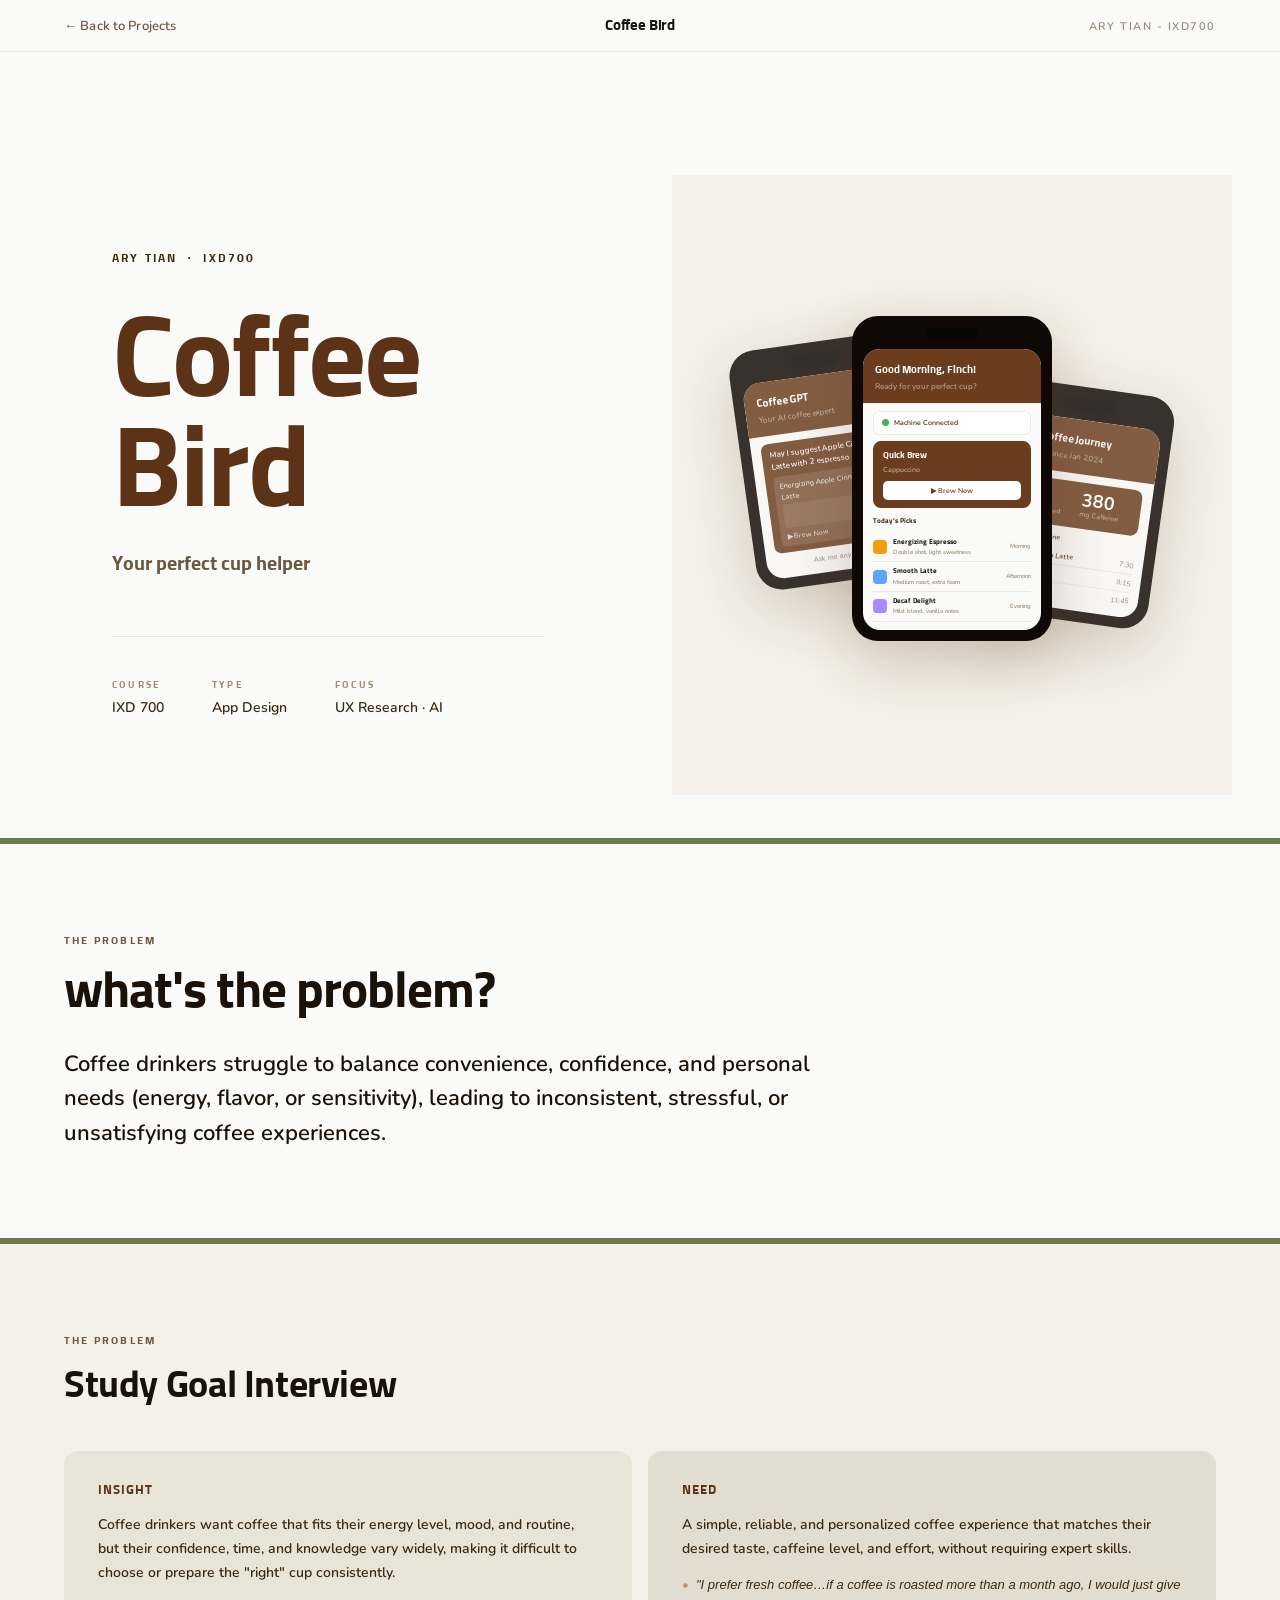
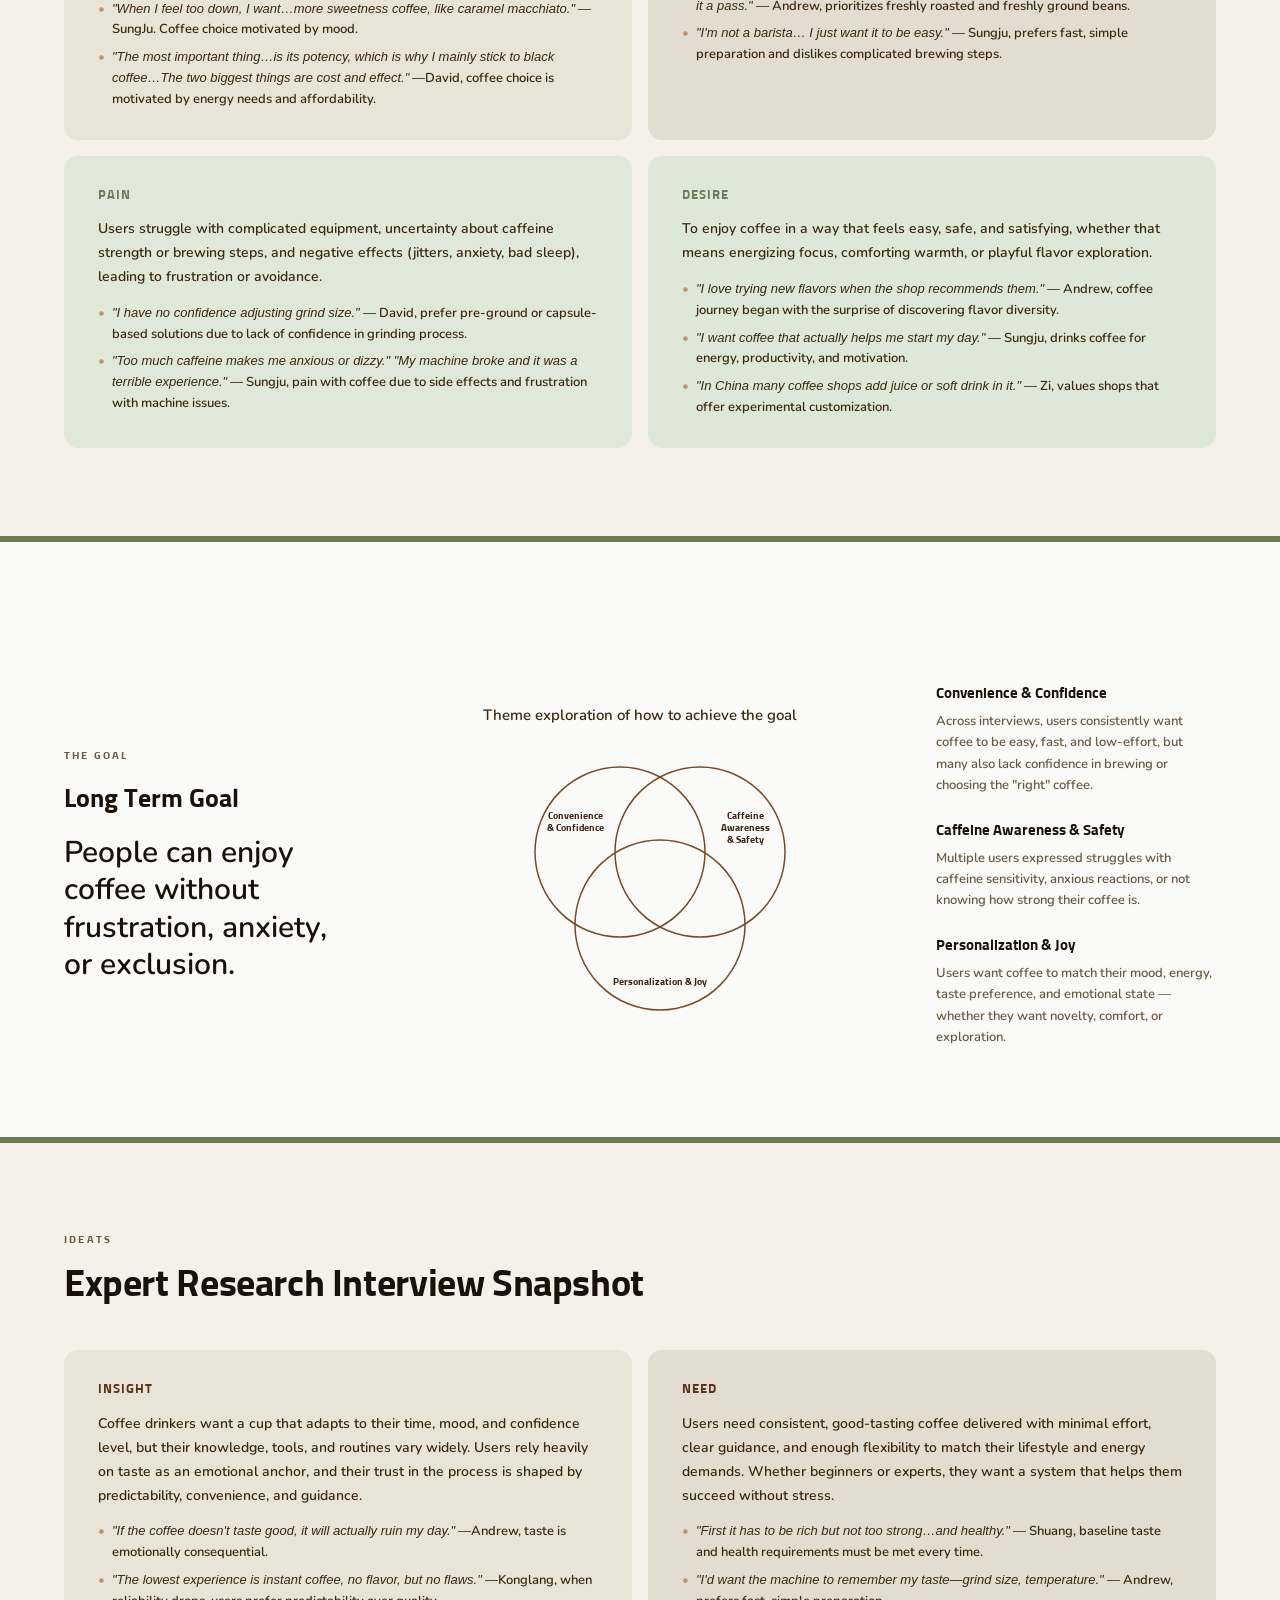
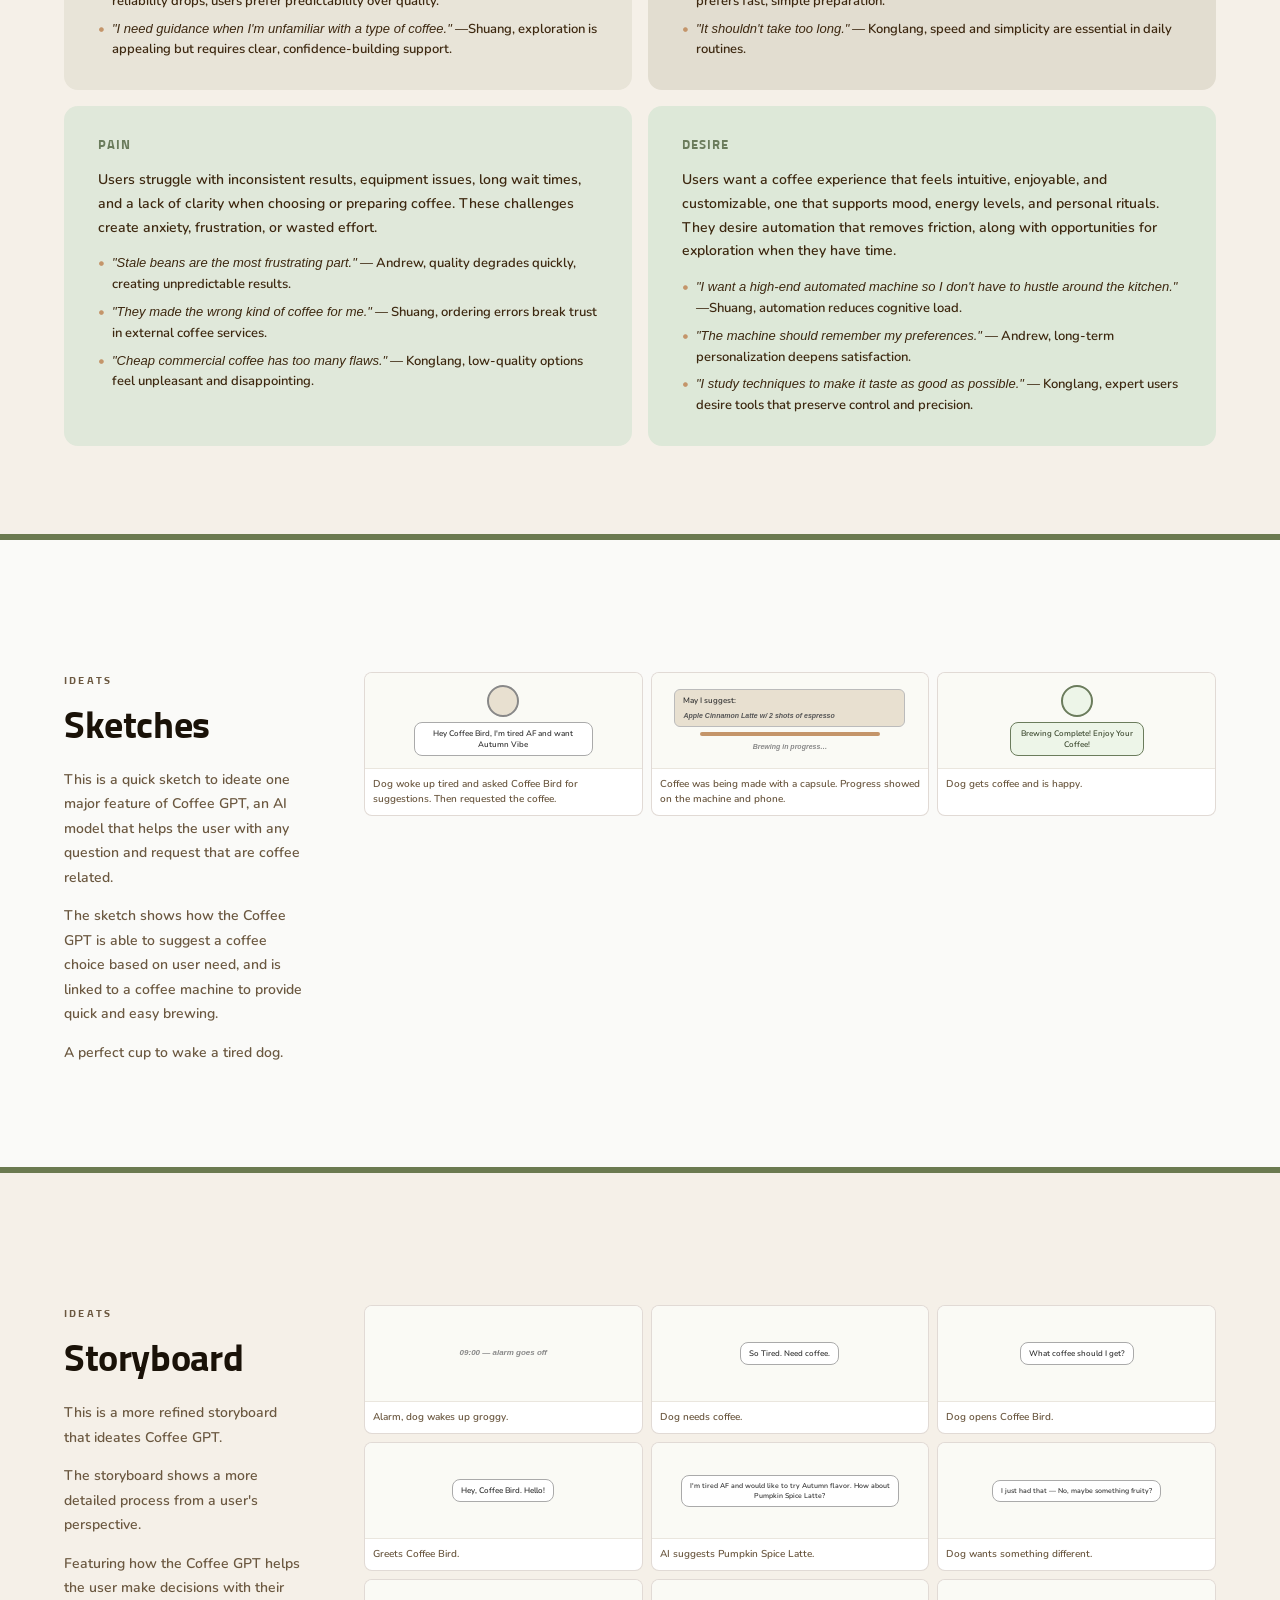
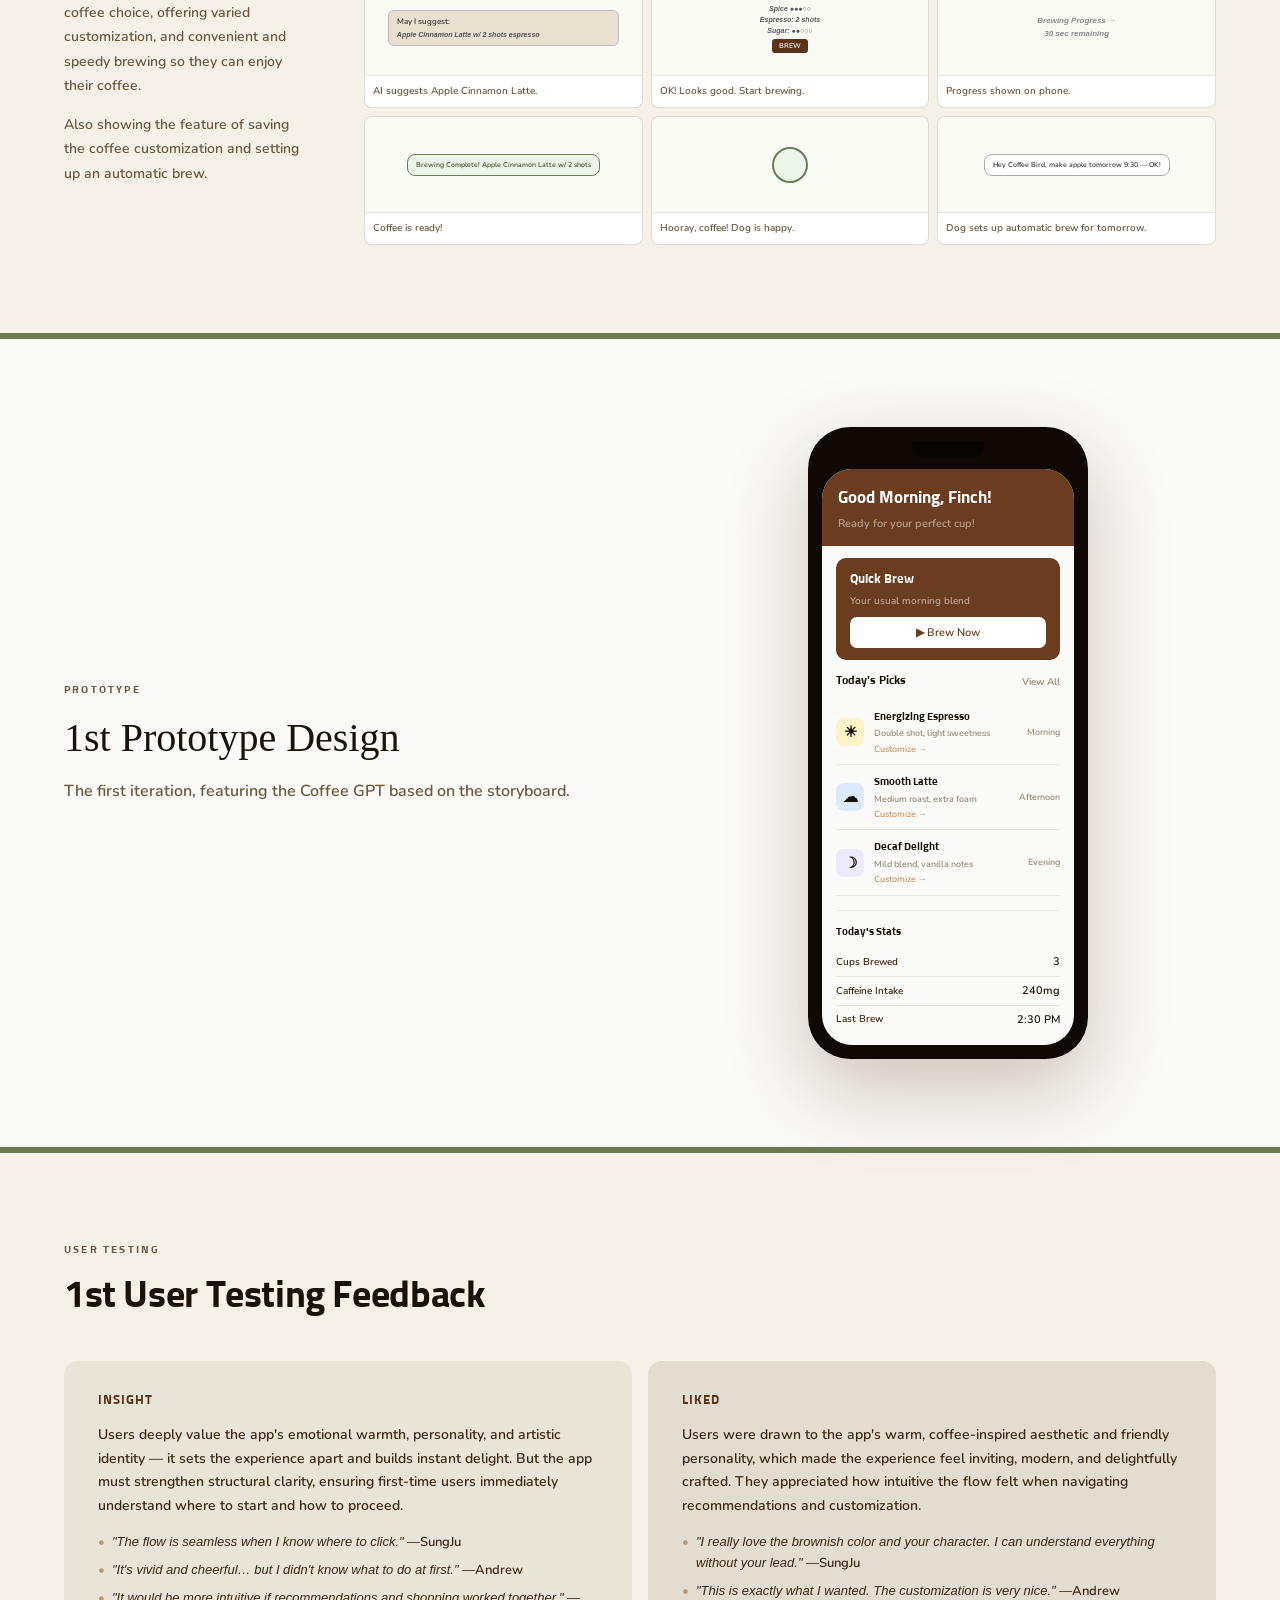
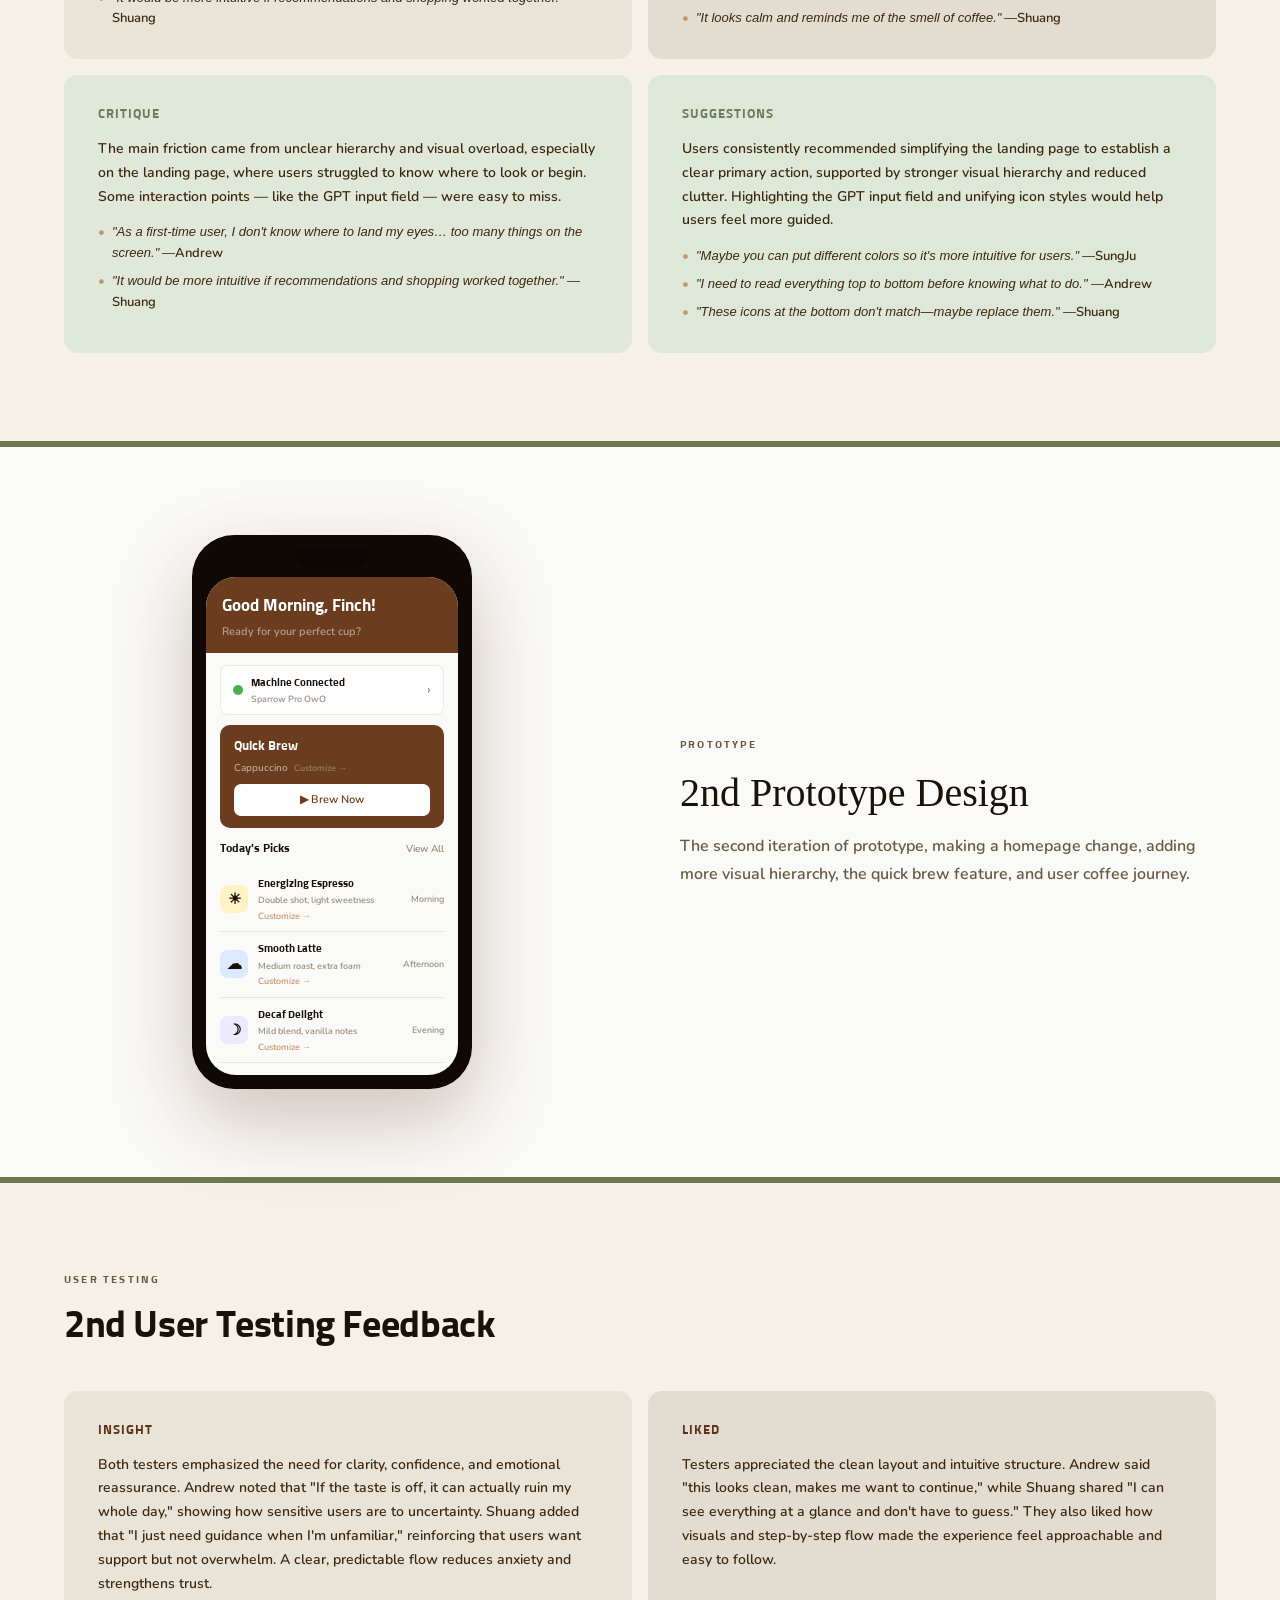
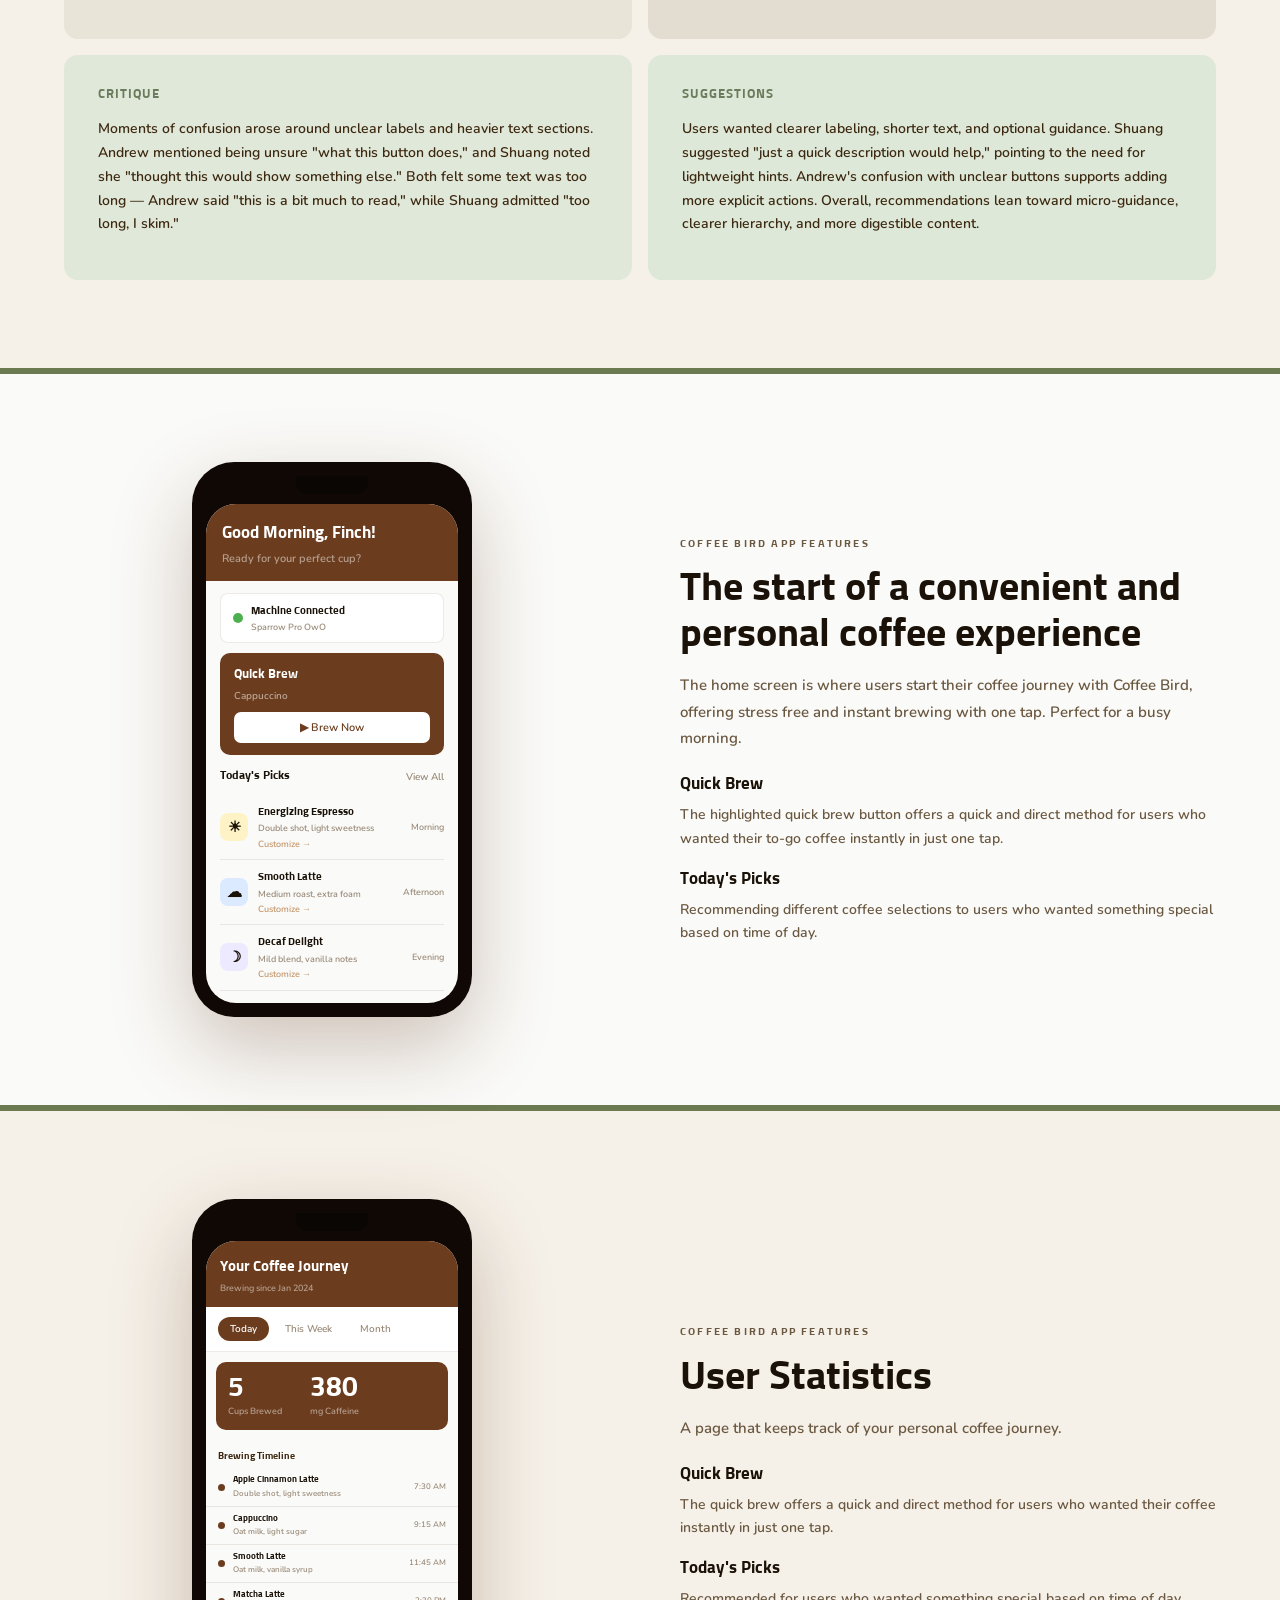
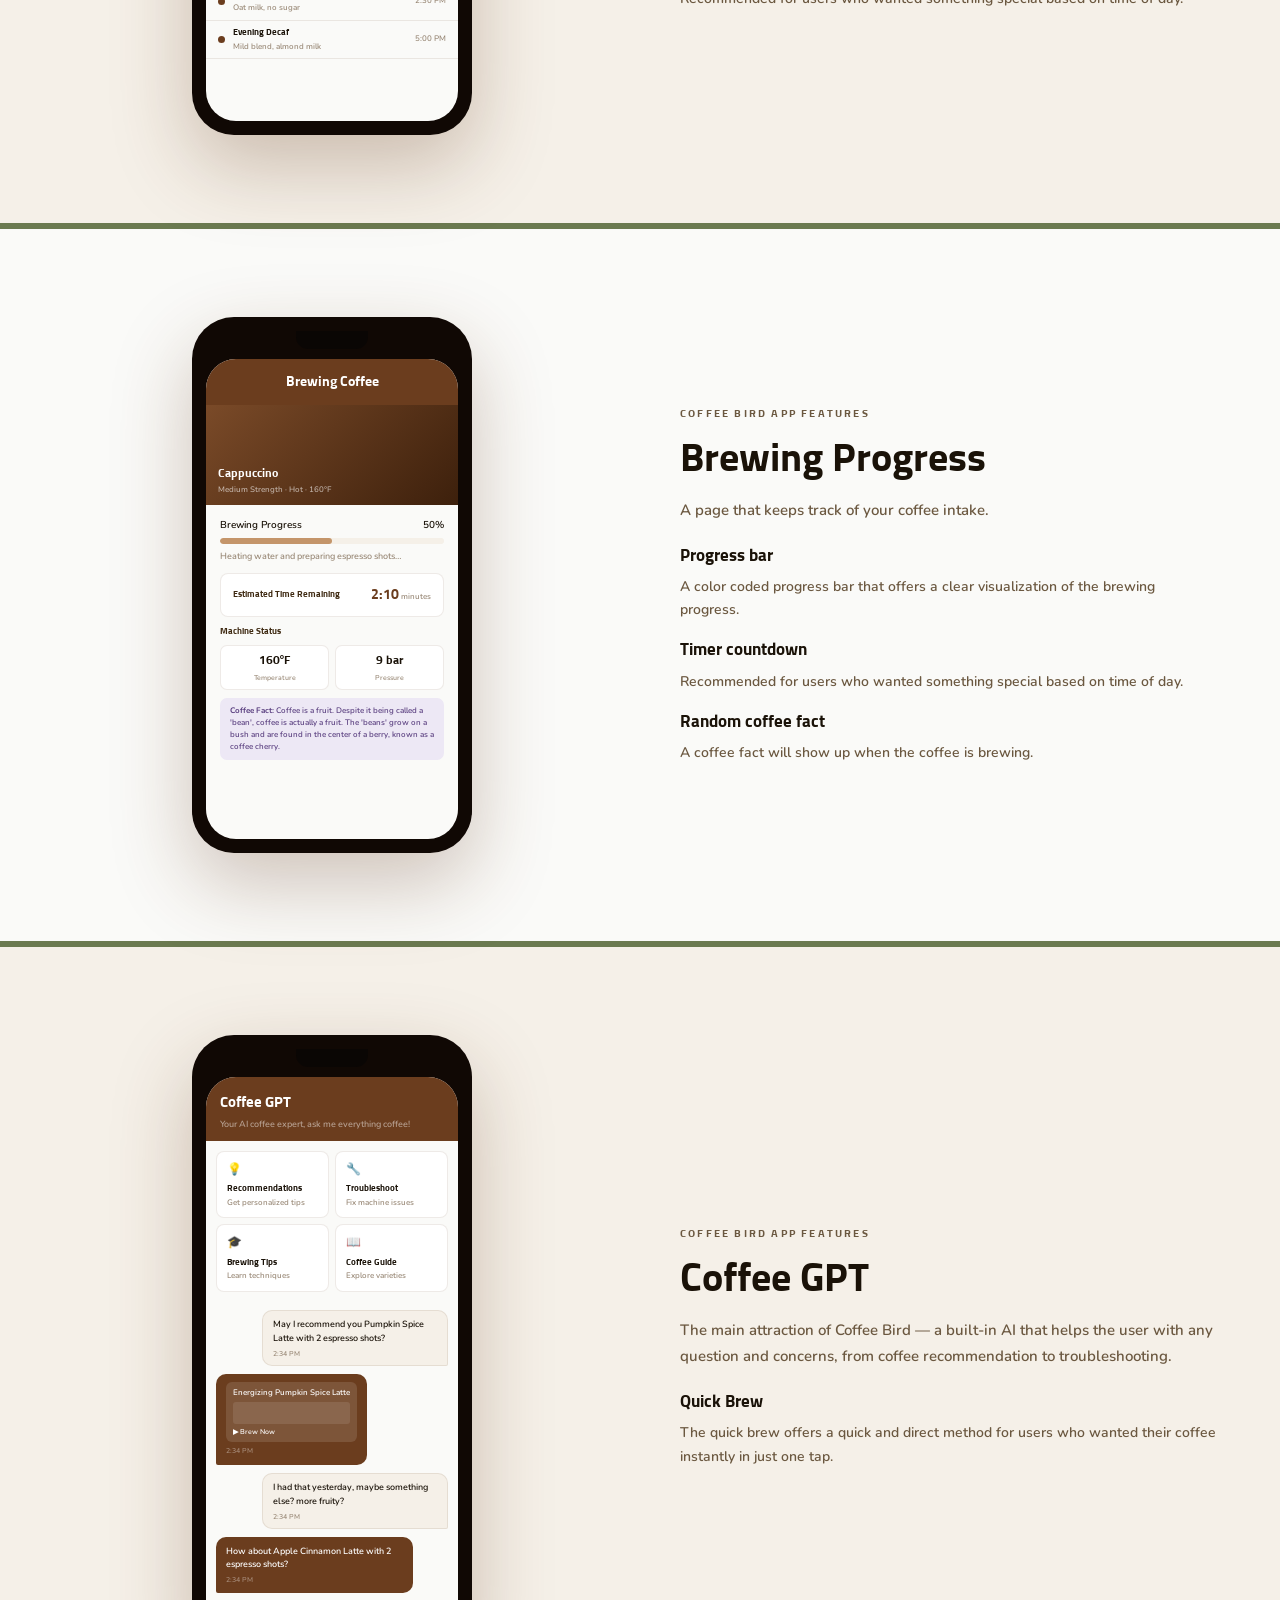
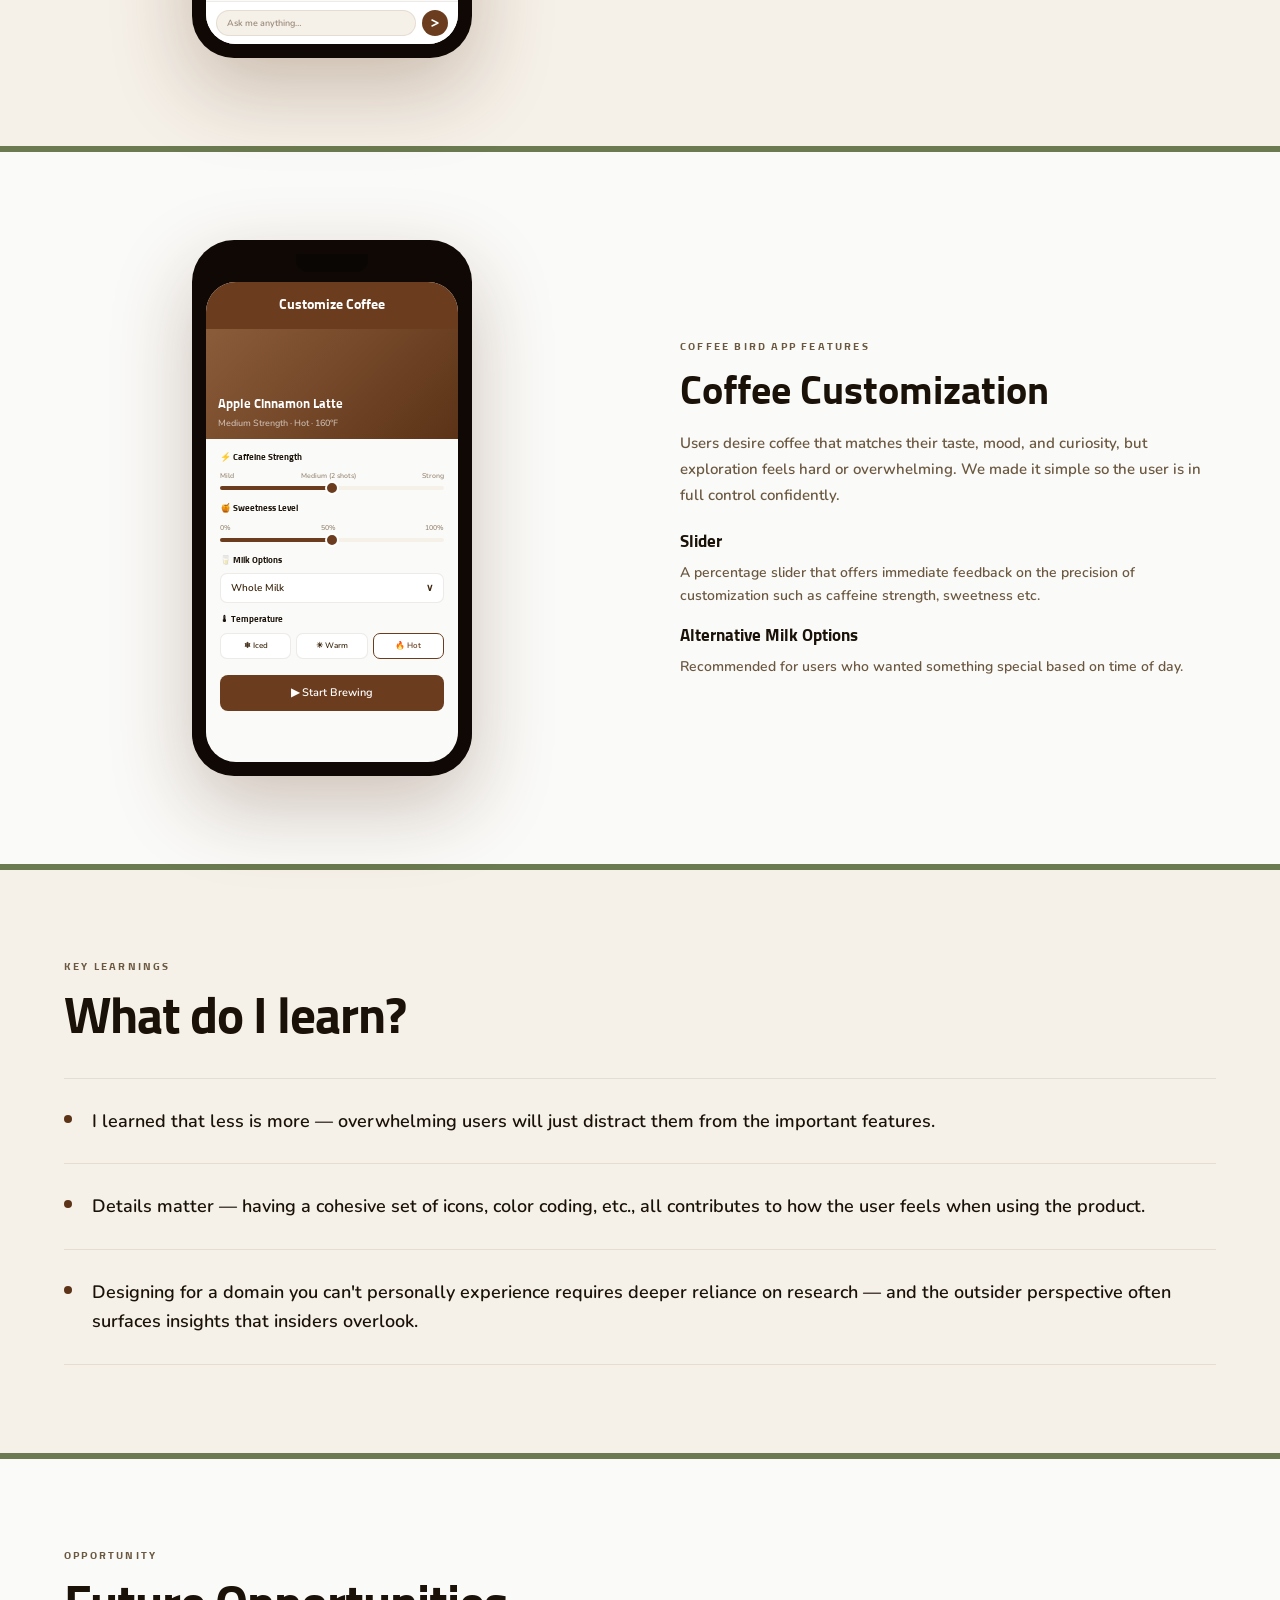
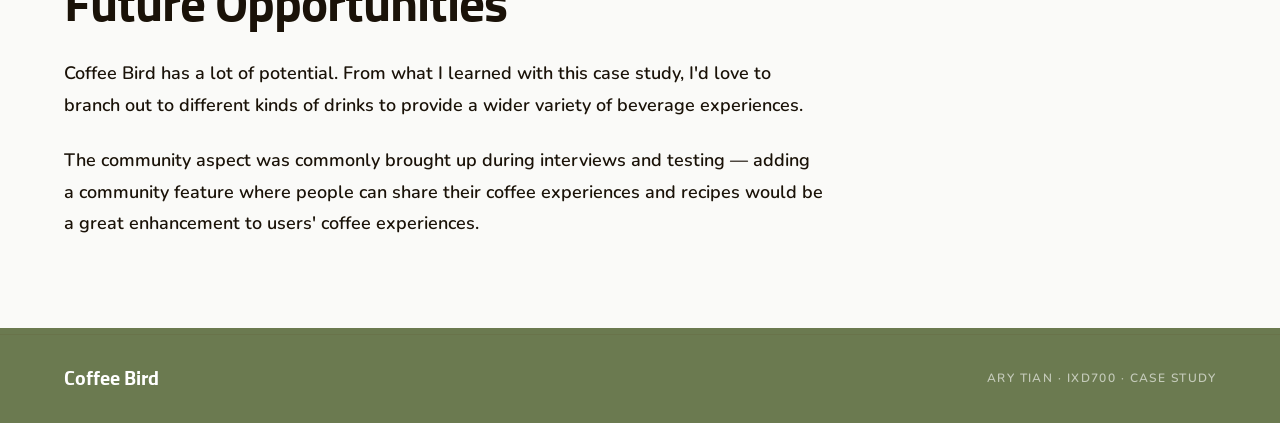
==== commit 3db4607b: "coffee bird change" ====
--- a/coffeebird.html
+++ b/coffeebird.html
@@ -10,10 +10,14 @@
 </head>
 <body class="page-coffeebird nunito-body">
 
-<nav>
-  <a href="index.html" class="nav-back nunito-body">← Back to Projects</a>
+<nav class="cb-nav" aria-label="Coffee Bird case study">
+  <div class="cb-nav-start">
+    <a href="index.html" class="nav-back nunito-body">← Back to Projects</a>
+  </div>
   <span class="nav-center sunflower-title">Coffee Bird</span>
-  <span class="nav-right nunito-body">Ary Tian · IXD700</span>
+  <div class="cb-nav-end">
+    <span class="nav-right nunito-body">ARY TIAN - IXD700</span>
+  </div>
 </nav>
 
 <!-- HERO -->
--- a/styleguide.css
+++ b/styleguide.css
@@ -1386,11 +1386,13 @@
 	-webkit-font-smoothing:antialiased
 }
 
-body.page-coffeebird nav {
-	display:flex;
+body.page-coffeebird nav.cb-nav {
+	display:grid;
+	grid-template-columns:1fr auto 1fr;
 	align-items:center;
-	justify-content:space-between;
+	column-gap:1rem;
 	padding:0 64px;
+	min-height:52px;
 	height:52px;
 	border-bottom:1px solid var(--border);
 	background:var(--cream);
@@ -1399,10 +1401,21 @@
 	z-index:50
 }
 
+body.page-coffeebird .cb-nav-start {
+	justify-self:start
+}
+
+body.page-coffeebird .cb-nav-end {
+	justify-self:end;
+	text-align:right
+}
+
 body.page-coffeebird .nav-back {
 	font-size:13px;
-	color:var(--text-faint);
-	text-decoration:none
+	font-weight:500;
+	color:var(--text-muted);
+	text-decoration:none;
+	letter-spacing:0.01em
 }
 
 body.page-coffeebird .nav-back:hover {
@@ -1410,14 +1423,16 @@
 }
 
 body.page-coffeebird .nav-center {
-	font-size:14px;
-	font-weight:500;
-	color:var(--text-mid)
+	font-size:15px;
+	font-weight:700;
+	color:var(--text);
+	letter-spacing:-0.01em
 }
 
 body.page-coffeebird .nav-right {
-	font-size:12px;
-	letter-spacing:.12em;
+	font-size:11px;
+	font-weight:600;
+	letter-spacing:0.14em;
 	text-transform:uppercase;
 	color:var(--text-faint)
 }
@@ -2790,3 +2805,8 @@
 	font-weight: 600;
 	font-style: normal;
 }
+
+/* Coffee Bird top nav: keep center title heavier than global .sunflower-title */
+body.page-coffeebird nav.cb-nav .nav-center.sunflower-title {
+	font-weight: 700;
+}
